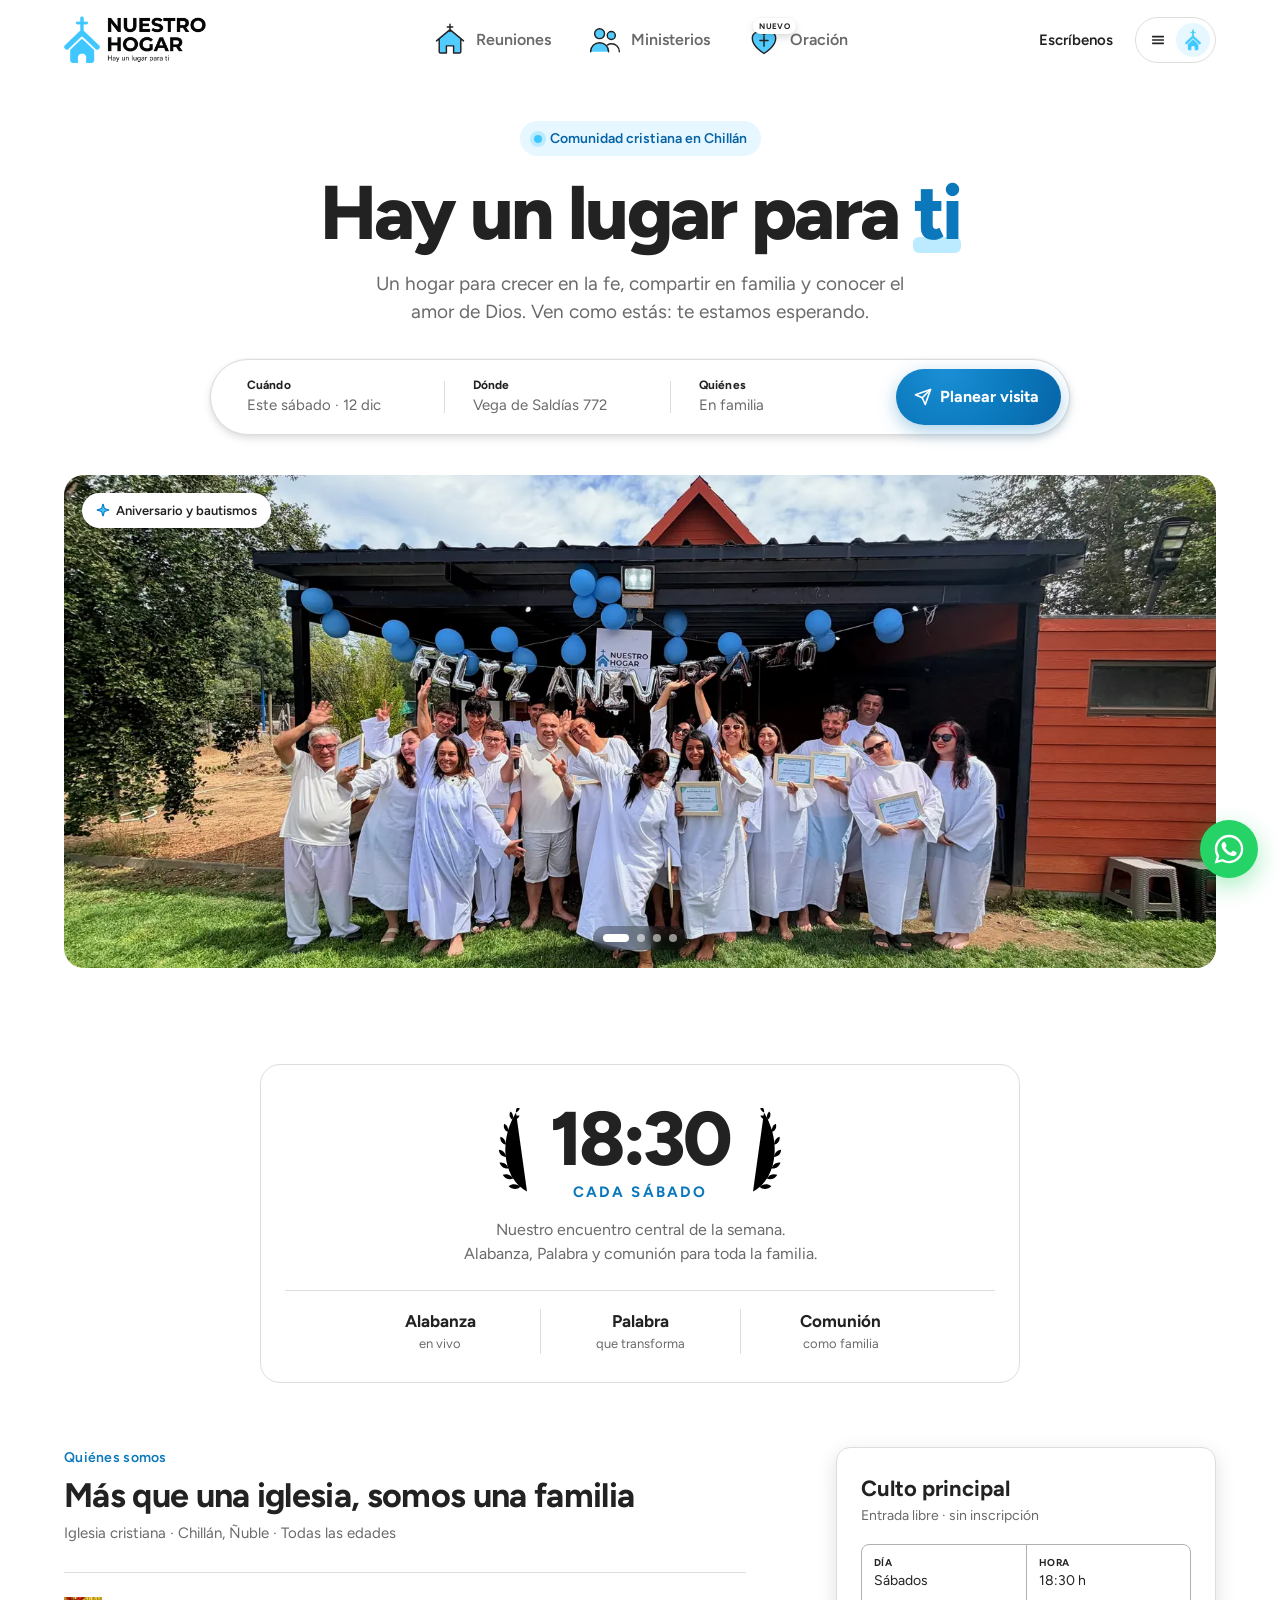
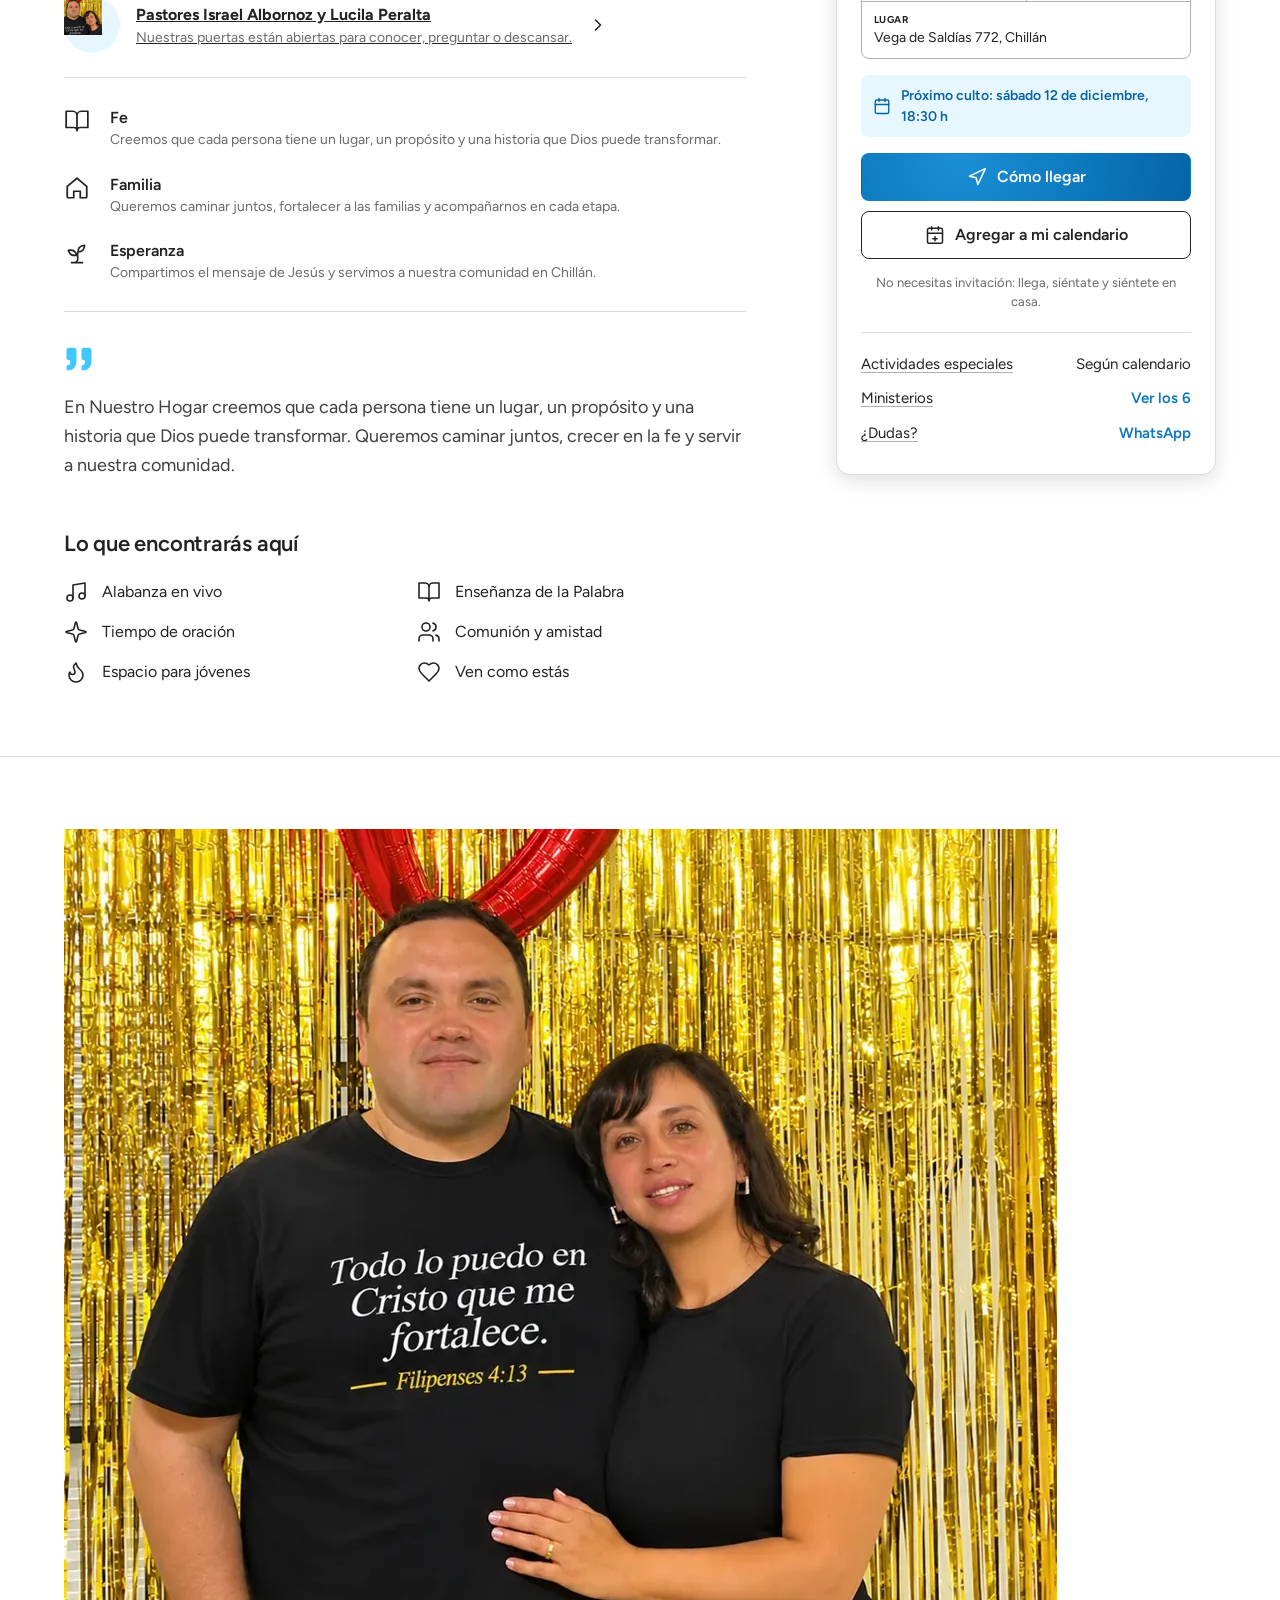
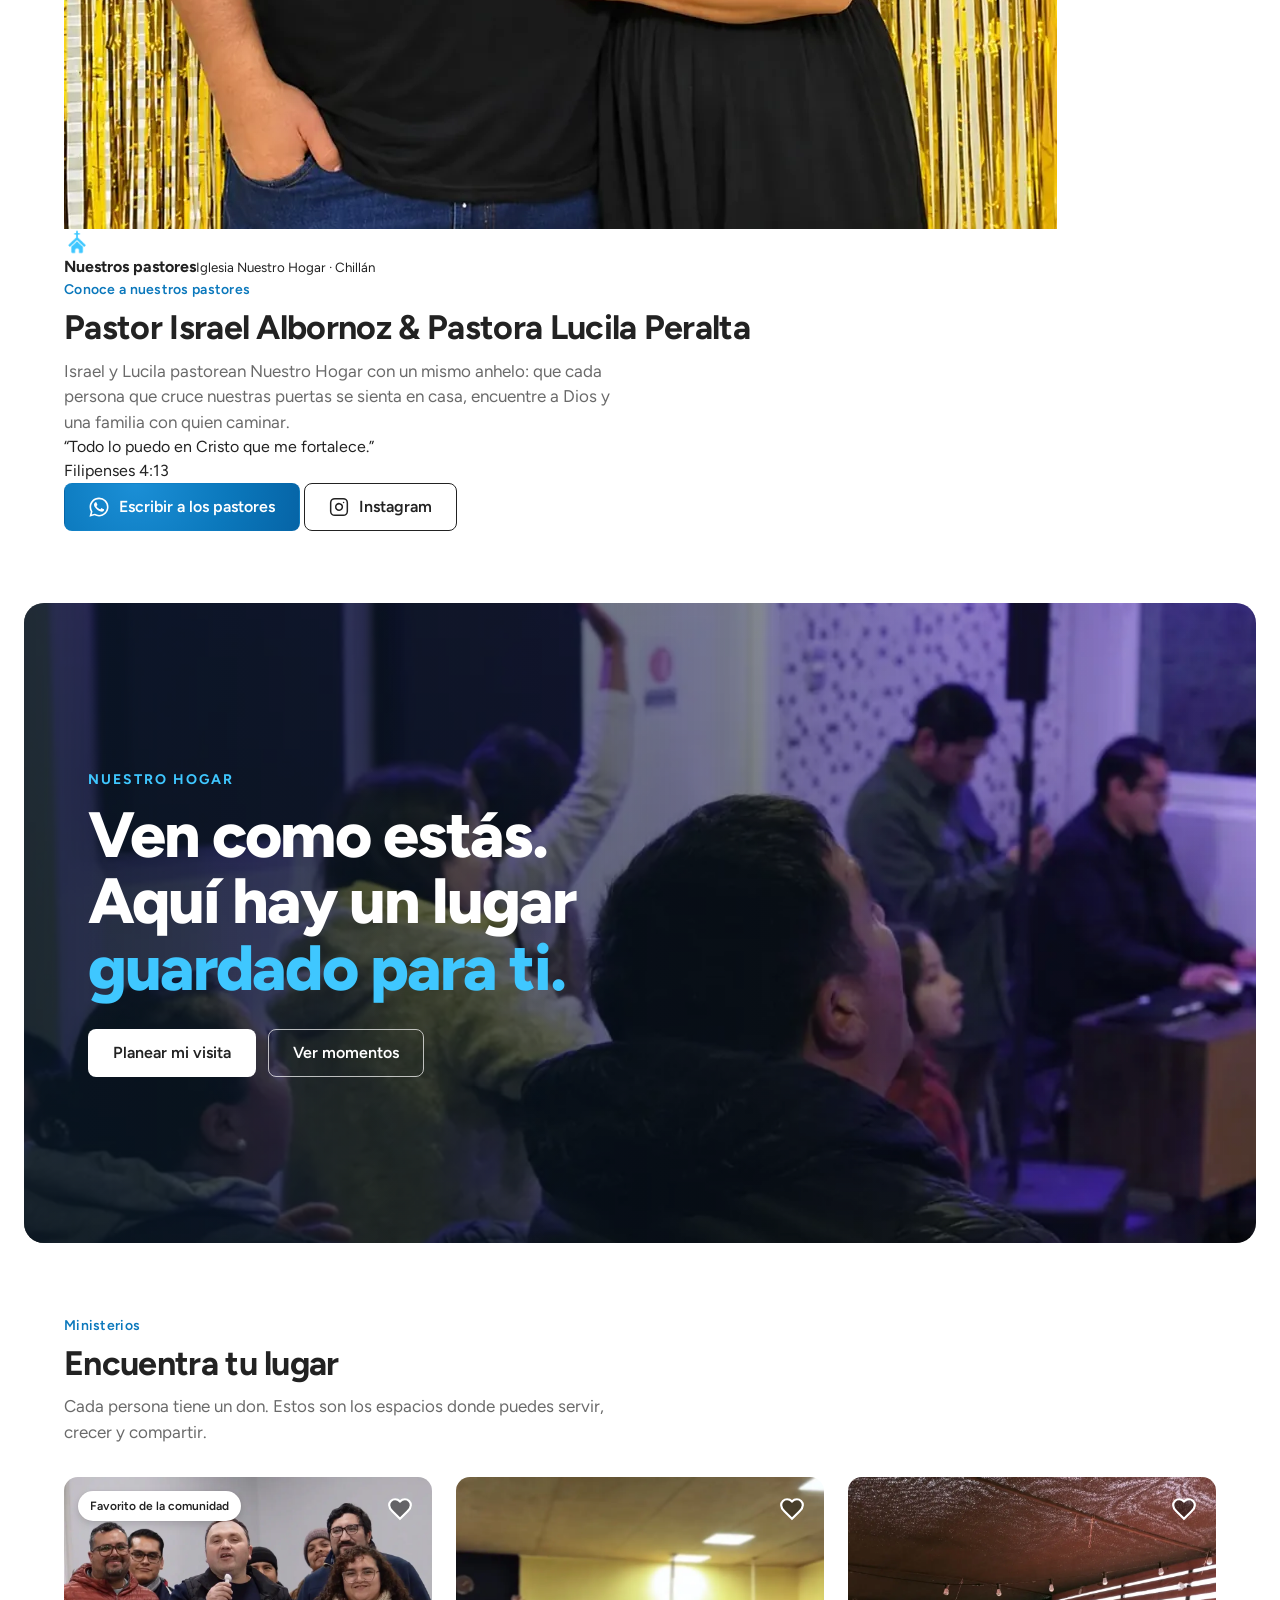
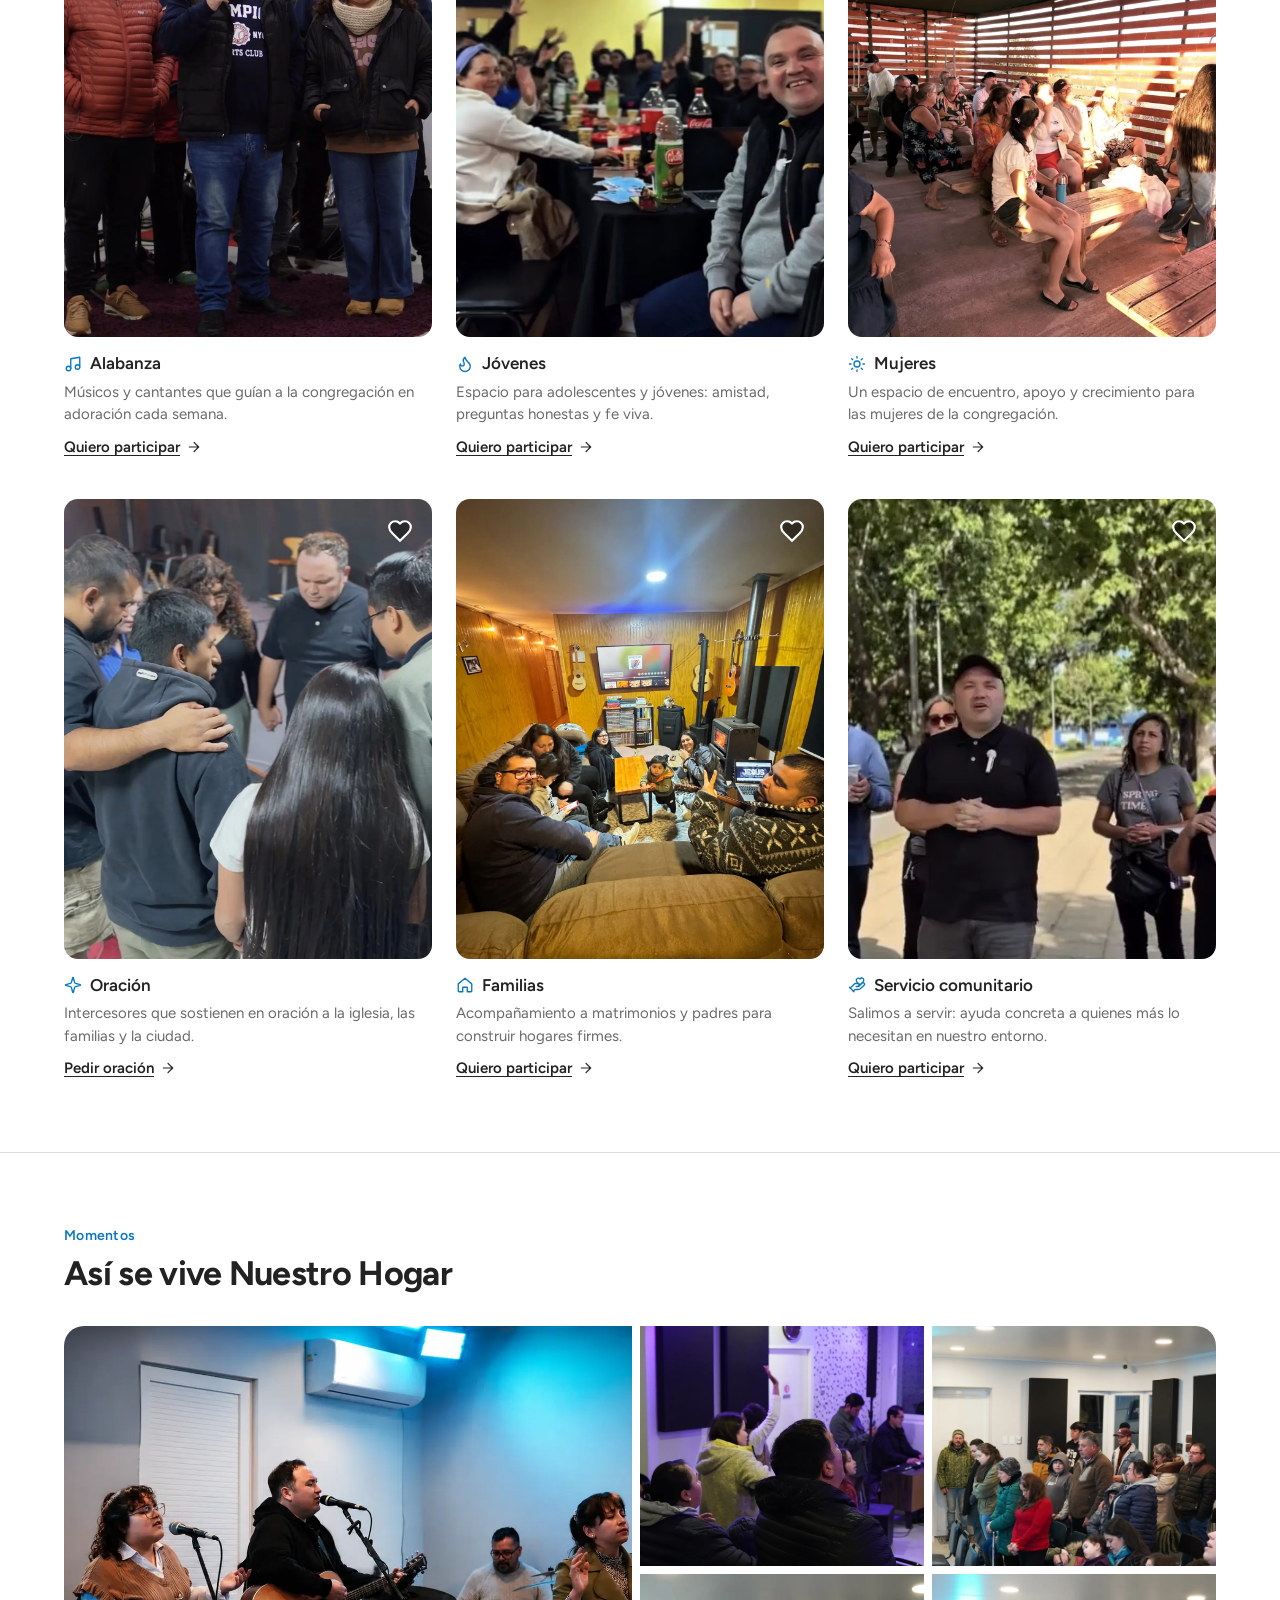
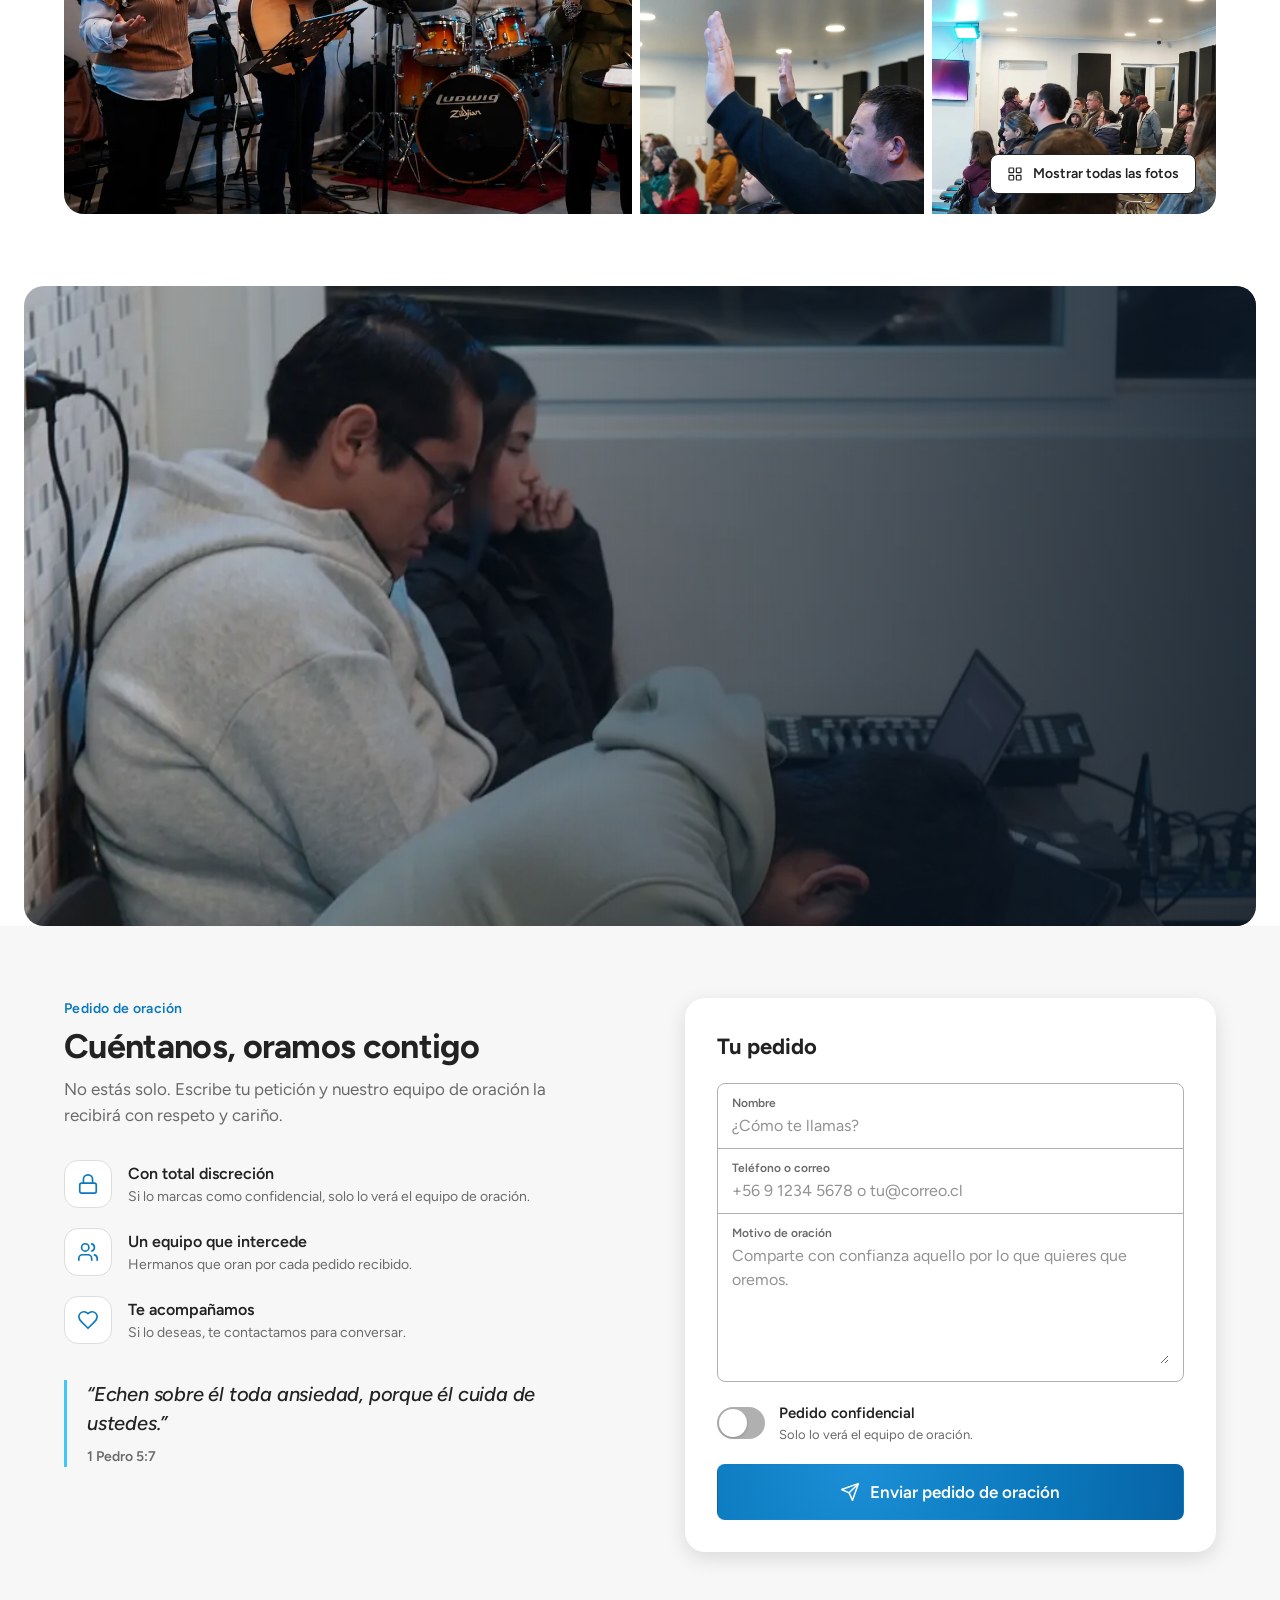
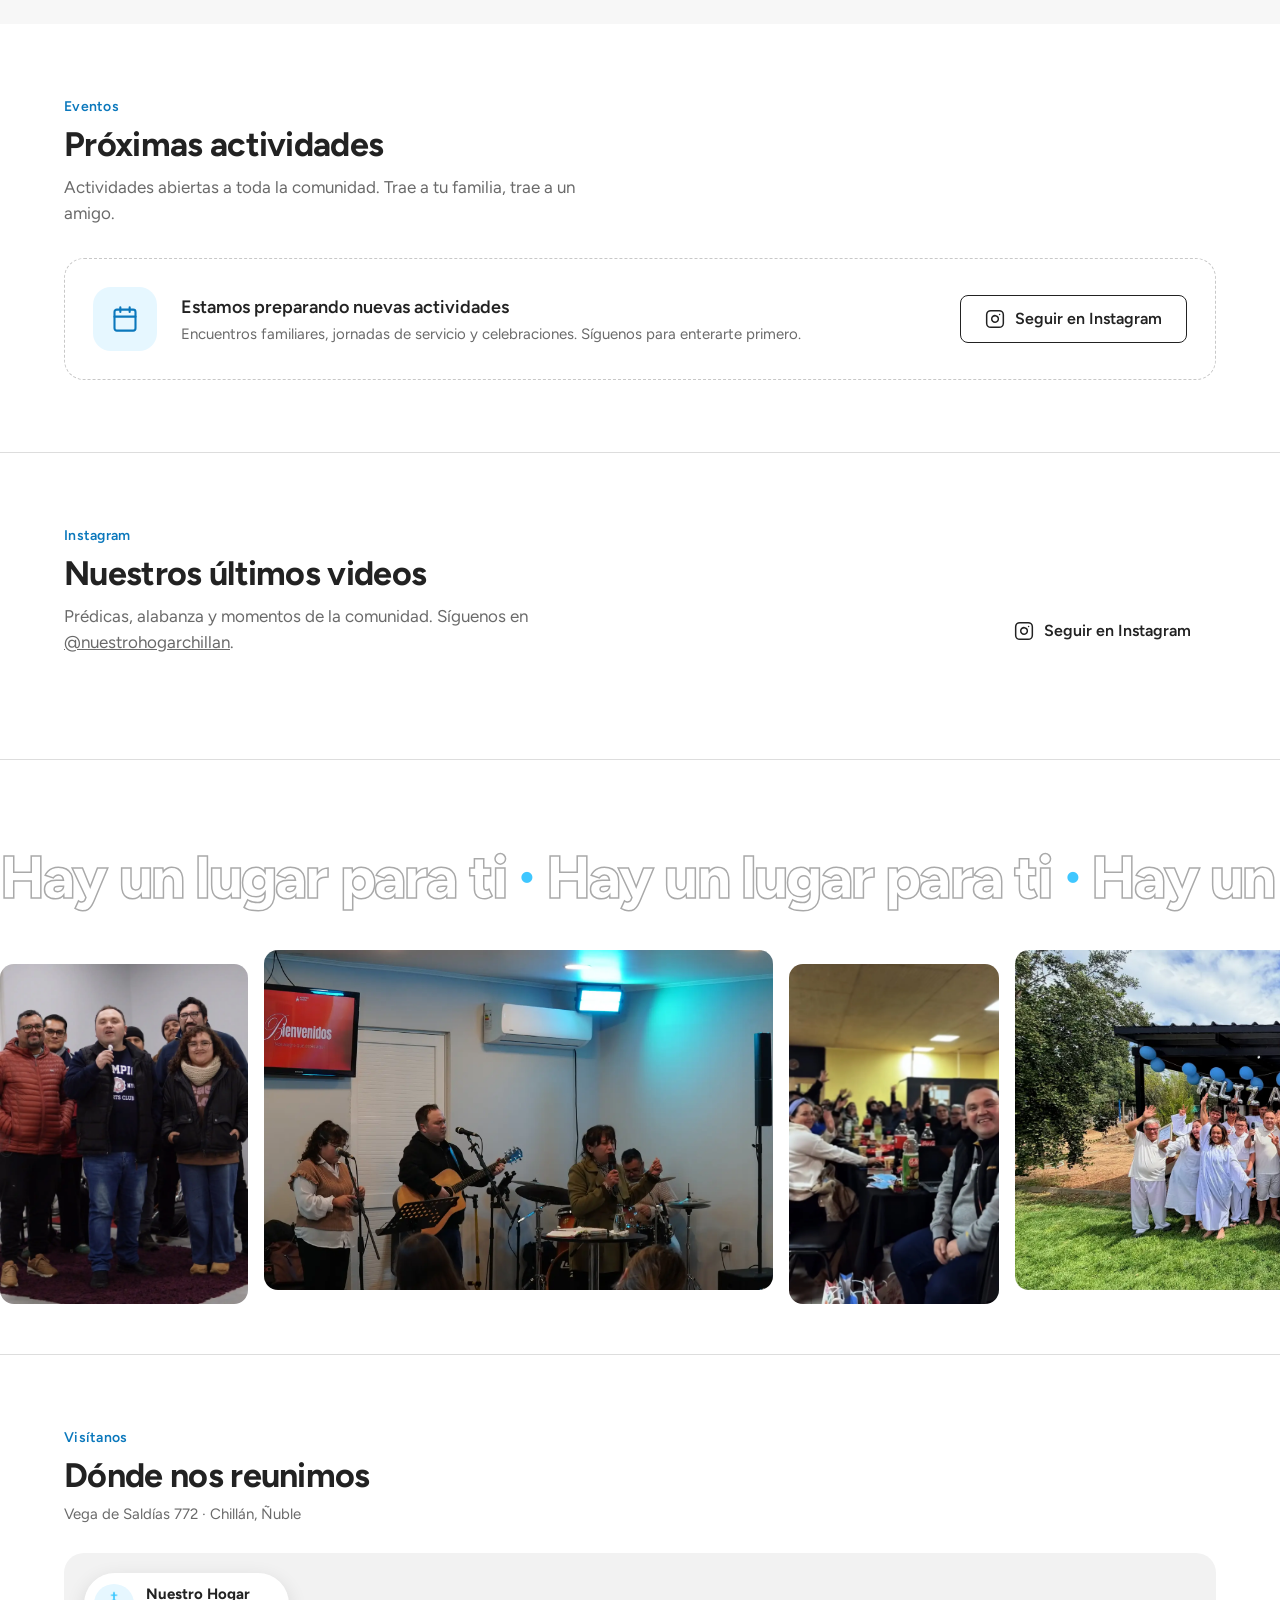
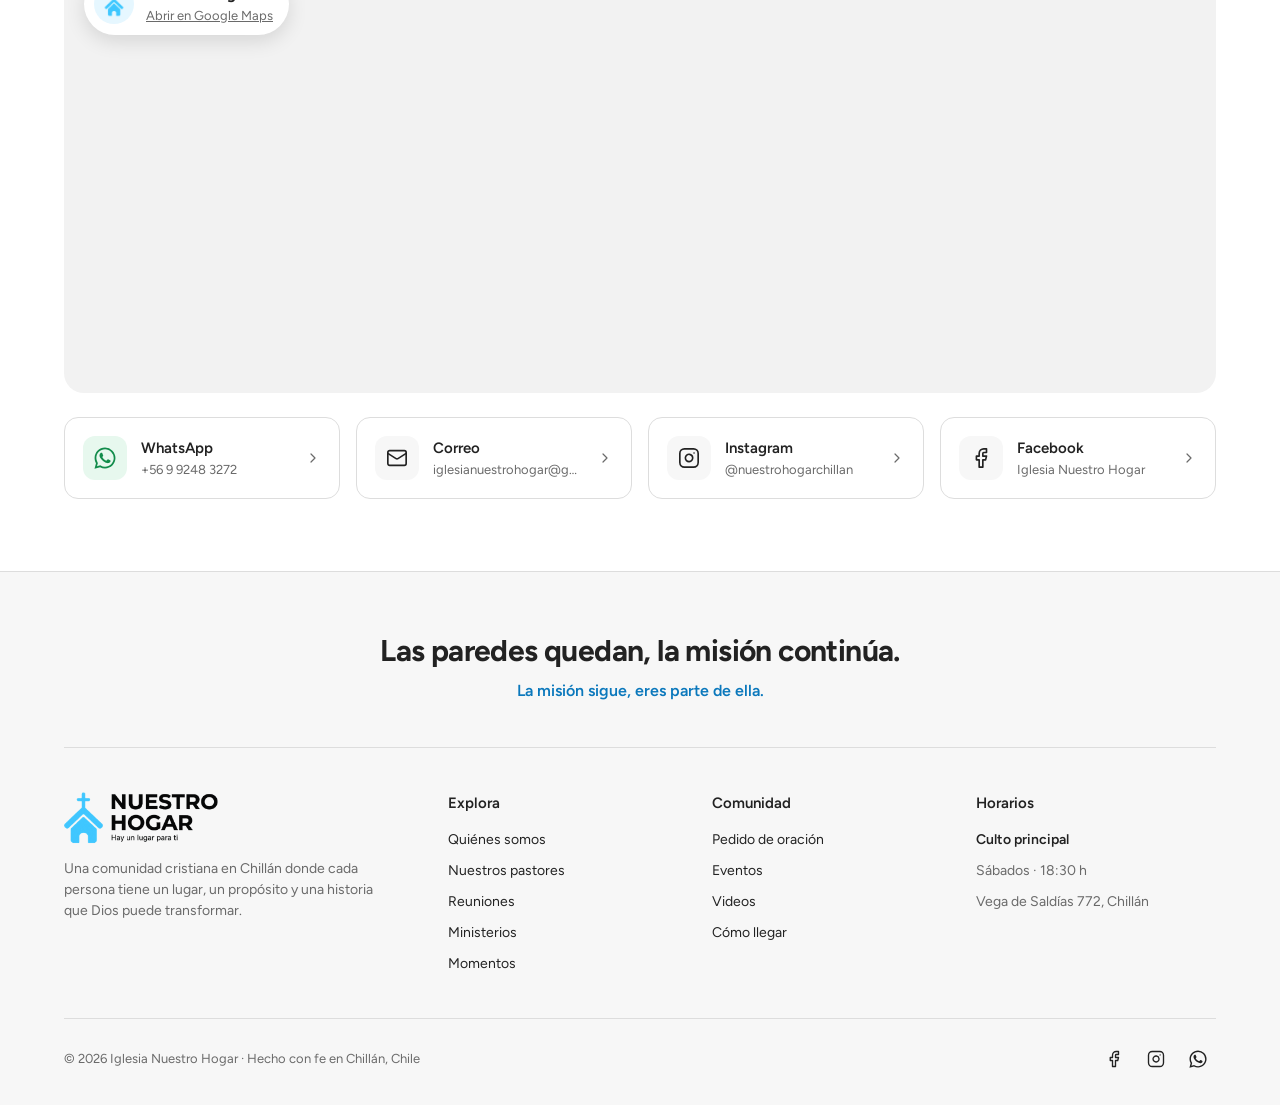
==== index.html @ 11ccbd56 "Sección de pastores y videos de Instagram" ====
<!DOCTYPE html>
<html lang="es">
<head>
  <meta charset="UTF-8">
  <meta name="viewport" content="width=device-width, initial-scale=1.0, viewport-fit=cover">

  <title>Iglesia Nuestro Hogar | Hay un lugar para ti · Chillán</title>
  <meta name="description" content="Iglesia Nuestro Hogar es una comunidad cristiana en Chillán para crecer en la fe, compartir en familia y conocer el amor de Dios. Culto principal los sábados a las 18:30 h en Vega de Saldías 772.">
  <meta name="theme-color" content="#ffffff">

  <link rel="icon" type="image/png" sizes="32x32" href="assets/web/icono-32.png">
  <link rel="icon" type="image/png" sizes="64x64" href="assets/web/icono-64.png">
  <link rel="apple-touch-icon" href="assets/web/icono-180.png">

  <meta property="og:type" content="website">
  <meta property="og:locale" content="es_CL">
  <meta property="og:site_name" content="Iglesia Nuestro Hogar">
  <meta property="og:title" content="Iglesia Nuestro Hogar · Hay un lugar para ti">
  <meta property="og:description" content="Comunidad cristiana en Chillán. Te esperamos cada sábado a las 18:30 h.">
  <meta property="og:image" content="https://digitalmenteepro-cell.github.io/iglesianuestrohogar.cl/assets/web/og.jpg">
  <meta name="twitter:card" content="summary_large_image">
  <meta name="twitter:title" content="Iglesia Nuestro Hogar · Hay un lugar para ti">
  <meta name="twitter:description" content="Comunidad cristiana en Chillán. Te esperamos cada sábado a las 18:30 h.">
  <meta name="twitter:image" content="https://digitalmenteepro-cell.github.io/iglesianuestrohogar.cl/assets/web/og.jpg">

  <link rel="preconnect" href="https://fonts.googleapis.com">
  <link rel="preconnect" href="https://fonts.gstatic.com" crossorigin>
  <link href="https://fonts.googleapis.com/css2?family=Figtree:ital,wght@0,400;0,500;0,600;0,700;0,800;1,500&display=swap" rel="stylesheet">
  <link rel="preload" as="image" href="assets/web/bautismo.webp">
  <link rel="stylesheet" href="css/styles.css">

  <script type="application/ld+json">
  {
    "@context": "https://schema.org",
    "@type": "Church",
    "name": "Iglesia Nuestro Hogar",
    "slogan": "Hay un lugar para ti",
    "description": "Comunidad cristiana en Chillán para crecer en la fe, compartir en familia y conocer el amor de Dios.",
    "image": "https://digitalmenteepro-cell.github.io/iglesianuestrohogar.cl/assets/web/og.jpg",
    "logo": "https://digitalmenteepro-cell.github.io/iglesianuestrohogar.cl/assets/web/icono-512.png",
    "address": {
      "@type": "PostalAddress",
      "streetAddress": "Vega de Saldías 772",
      "addressLocality": "Chillán",
      "addressRegion": "Ñuble",
      "addressCountry": "CL"
    },
    "telephone": "+56992483272",
    "email": "iglesianuestrohogar@gmail.com",
    "sameAs": [
      "https://www.facebook.com/share/17JupG4E4t/",
      "https://www.instagram.com/nuestrohogarchillan"
    ],
    "openingHoursSpecification": [{
      "@type": "OpeningHoursSpecification",
      "dayOfWeek": "Saturday",
      "opens": "18:30",
      "closes": "20:30",
      "name": "Culto principal"
    }]
  }
  </script>
</head>

<body>

<!-- =========================================================
     ÍCONOS (sprite SVG — se usan con <svg><use href="#i-..."/></svg>)
     ========================================================= -->
<svg xmlns="http://www.w3.org/2000/svg" style="display:none" aria-hidden="true">
  <defs>
    <symbol id="i-menu" viewBox="0 0 24 24"><path d="M4 7h16M4 12h16M4 17h16"/></symbol>
    <symbol id="i-x" viewBox="0 0 24 24"><path d="M18 6 6 18M6 6l12 12"/></symbol>
    <symbol id="i-pin" viewBox="0 0 24 24"><path d="M20 10c0 6-8 12-8 12s-8-6-8-12a8 8 0 0 1 16 0Z"/><circle cx="12" cy="10" r="3"/></symbol>
    <symbol id="i-clock" viewBox="0 0 24 24"><circle cx="12" cy="12" r="10"/><path d="M12 6v6l4 2"/></symbol>
    <symbol id="i-cal" viewBox="0 0 24 24"><rect x="3" y="4" width="18" height="18" rx="2"/><path d="M16 2v4M8 2v4M3 10h18"/></symbol>
    <symbol id="i-cal-plus" viewBox="0 0 24 24"><rect x="3" y="4" width="18" height="18" rx="2"/><path d="M16 2v4M8 2v4M3 10h18M12 14v5M9.5 16.5h5"/></symbol>
    <symbol id="i-users" viewBox="0 0 24 24"><path d="M16 21v-2a4 4 0 0 0-4-4H6a4 4 0 0 0-4 4v2"/><circle cx="9" cy="7" r="4"/><path d="M22 21v-2a4 4 0 0 0-3-3.87M16 3.13a4 4 0 0 1 0 7.75"/></symbol>
    <symbol id="i-heart" viewBox="0 0 24 24"><path d="M19 14c1.49-1.46 3-3.21 3-5.5A5.5 5.5 0 0 0 16.5 3c-1.76 0-3 .5-4.5 2-1.5-1.5-2.74-2-4.5-2A5.5 5.5 0 0 0 2 8.5c0 2.3 1.5 4.05 3 5.5l7 7Z"/></symbol>
    <symbol id="i-arrow" viewBox="0 0 24 24"><path d="M5 12h14M12 5l7 7-7 7"/></symbol>
    <symbol id="i-left" viewBox="0 0 24 24"><path d="m15 18-6-6 6-6"/></symbol>
    <symbol id="i-right" viewBox="0 0 24 24"><path d="m9 18 6-6-6-6"/></symbol>
    <symbol id="i-mail" viewBox="0 0 24 24"><rect x="2" y="4" width="20" height="16" rx="2"/><path d="m22 7-8.97 5.7a1.94 1.94 0 0 1-2.06 0L2 7"/></symbol>
    <symbol id="i-send" viewBox="0 0 24 24"><path d="m22 2-7 20-4-9-9-4Z"/><path d="M22 2 11 13"/></symbol>
    <symbol id="i-music" viewBox="0 0 24 24"><path d="M9 18V5l12-2v13"/><circle cx="6" cy="18" r="3"/><circle cx="18" cy="16" r="3"/></symbol>
    <symbol id="i-flame" viewBox="0 0 24 24"><path d="M8.5 14.5A2.5 2.5 0 0 0 11 12c0-1.38-.5-2-1-3-1.07-2.14-.22-4.05 2-6 .5 2.5 2 4.9 4 6.5 2 1.6 3 3.5 3 5.5a7 7 0 1 1-14 0c0-1.15.43-2.29 1-3a2.5 2.5 0 0 0 2.5 2.5z"/></symbol>
    <symbol id="i-home" viewBox="0 0 24 24"><path d="M3 10.5 12 3l9 7.5V20a1 1 0 0 1-1 1h-5v-6h-6v6H4a1 1 0 0 1-1-1Z"/></symbol>
    <symbol id="i-book" viewBox="0 0 24 24"><path d="M2 3h6a4 4 0 0 1 4 4v14a3 3 0 0 0-3-3H2zM22 3h-6a4 4 0 0 0-4 4v14a3 3 0 0 1 3-3h7z"/></symbol>
    <symbol id="i-sprout" viewBox="0 0 24 24"><path d="M7 20h10M10 20c5.5-2.5.8-6.4 3-10M9.5 9.4c1.1.8 1.8 2.2 2.3 3.7-2 .4-3.5.4-4.8-.3-1.2-.6-2.3-1.9-3-4.2 2.8-.5 4.4 0 5.5.8zM14.1 6a7 7 0 0 0-1.1 4c1.9-.1 3.3-.6 4.3-1.4 1-1 1.6-2.3 1.7-4.6-2.7.1-4 1-4.9 2z"/></symbol>
    <symbol id="i-check" viewBox="0 0 24 24"><path d="M20 6 9 17l-5-5"/></symbol>
    <symbol id="i-lock" viewBox="0 0 24 24"><rect x="3" y="11" width="18" height="11" rx="2"/><path d="M7 11V7a5 5 0 0 1 10 0v4"/></symbol>
    <symbol id="i-nav" viewBox="0 0 24 24"><path d="M3 11 22 2l-9 19-2-8-8-2Z"/></symbol>
    <symbol id="i-grid" viewBox="0 0 24 24"><rect x="3" y="3" width="7" height="7" rx="1"/><rect x="14" y="3" width="7" height="7" rx="1"/><rect x="14" y="14" width="7" height="7" rx="1"/><rect x="3" y="14" width="7" height="7" rx="1"/></symbol>
    <symbol id="i-sparkle" viewBox="0 0 24 24"><path d="M9.94 15.5A2 2 0 0 0 8.5 14.06l-6.14-1.58a.5.5 0 0 1 0-.96L8.5 9.94A2 2 0 0 0 9.94 8.5l1.58-6.14a.5.5 0 0 1 .96 0l1.58 6.14a2 2 0 0 0 1.44 1.44l6.14 1.58a.5.5 0 0 1 0 .96l-6.14 1.58a2 2 0 0 0-1.44 1.44l-1.58 6.14a.5.5 0 0 1-.96 0z"/></symbol>
    <symbol id="i-sun" viewBox="0 0 24 24"><circle cx="12" cy="12" r="4"/><path d="M12 2v2M12 20v2M4.93 4.93l1.41 1.41M17.66 17.66l1.41 1.41M2 12h2M20 12h2M6.34 17.66l-1.41 1.41M19.07 4.93l-1.41 1.41"/></symbol>
    <symbol id="i-hand-heart" viewBox="0 0 24 24"><path d="M11 14h2a2 2 0 1 0 0-4h-3c-.6 0-1.1.2-1.4.6L3 16"/><path d="m7 20 1.6-1.4c.3-.4.8-.6 1.4-.6h4c1.1 0 2.1-.4 2.8-1.2l4.6-4.4a2 2 0 0 0-2.75-2.91l-4.2 3.9"/><path d="m2 15 6 6"/><path d="M19.5 8.5c.7-.7 1.5-1.6 1.5-2.7A2.73 2.73 0 0 0 16 4a2.78 2.78 0 0 0-5 1.8c0 1.2.8 2 1.5 2.8L16 12Z"/></symbol>
    <symbol id="i-quote" viewBox="0 0 24 24"><path d="M3 21c3 0 7-1 7-8V5c0-1.25-.76-2.02-2-2H4c-1.25 0-2 .75-2 1.97V11c0 1.25.75 2 2 2 1 0 1 0 1 1v1c0 1-1 2-2 2s-1 .01-1 1.03V20c0 1 0 1 1 1zM15 21c3 0 7-1 7-8V5c0-1.25-.76-2.02-2-2h-4c-1.25 0-2 .75-2 1.97V11c0 1.25.75 2 2 2h.75c0 2.25.25 4-2.75 4v3c0 1 0 1 1 1z"/></symbol>
    <symbol id="i-instagram" viewBox="0 0 24 24"><rect x="2" y="2" width="20" height="20" rx="5"/><path d="M16 11.37A4 4 0 1 1 12.63 8 4 4 0 0 1 16 11.37zM17.5 6.5h.01"/></symbol>
    <symbol id="i-facebook" viewBox="0 0 24 24"><path d="M18 2h-3a5 5 0 0 0-5 5v3H7v4h3v8h4v-8h3l1-4h-4V7a1 1 0 0 1 1-1h3z"/></symbol>
    <symbol id="i-wa" viewBox="0 0 24 24"><path fill="currentColor" stroke="none" d="M17.47 14.38c-.3-.15-1.76-.87-2.03-.97-.27-.1-.47-.15-.67.15-.2.3-.77.97-.94 1.17-.17.2-.35.22-.64.07-.3-.15-1.26-.46-2.4-1.48-.89-.79-1.49-1.77-1.66-2.07-.17-.3-.02-.46.13-.61.13-.13.3-.35.45-.52.15-.17.2-.3.3-.5.1-.2.05-.37-.02-.52-.08-.15-.67-1.61-.92-2.2-.24-.58-.49-.5-.67-.51h-.57c-.2 0-.52.07-.79.37-.27.3-1.04 1.02-1.04 2.48s1.07 2.88 1.21 3.08c.15.2 2.1 3.2 5.08 4.49.71.31 1.26.49 1.69.63.71.22 1.36.19 1.87.12.57-.09 1.76-.72 2.01-1.41.25-.7.25-1.29.17-1.41-.07-.13-.27-.2-.57-.35zM12.04 21.5a9.45 9.45 0 0 1-4.82-1.32l-.35-.21-3.58.94.96-3.49-.23-.36a9.43 9.43 0 0 1-1.45-5.03c0-5.22 4.25-9.47 9.48-9.47 2.53 0 4.91.99 6.7 2.78a9.41 9.41 0 0 1 2.77 6.7c0 5.22-4.25 9.46-9.48 9.46zm8.06-17.53A11.33 11.33 0 0 0 12.04.63C5.76.63.65 5.74.65 12.02c0 2 .52 3.96 1.52 5.69L.55 23.6l6.04-1.58a11.36 11.36 0 0 0 5.44 1.38c6.28 0 11.39-5.11 11.39-11.39 0-3.04-1.18-5.9-3.34-8.05z"/></symbol>
    <!-- Laurel (marco del "momento destacado") -->
    <symbol id="laurel" viewBox="0 0 40 80">
      <path class="stem" d="M30 76C8 64 4 30 20 4"/>
      <g class="leaf">
        <path d="M0 0C2.6-2.6 7.4-3.2 11 0C7.4 3.2 2.6 2.6 0 0Z" transform="translate(23.9 71.8) rotate(-176) scale(0.96)"/>
        <path d="M0 0C2.6-2.6 7.4-3.2 11 0C7.4 3.2 2.6 2.6 0 0Z" transform="translate(23.9 71.8) rotate(-100) scale(0.96)"/>
        <path d="M0 0C2.6-2.6 7.4-3.2 11 0C7.4 3.2 2.6 2.6 0 0Z" transform="translate(17.4 64.2) rotate(-160) scale(0.92)"/>
        <path d="M0 0C2.6-2.6 7.4-3.2 11 0C7.4 3.2 2.6 2.6 0 0Z" transform="translate(17.4 64.2) rotate(-84) scale(0.92)"/>
        <path d="M0 0C2.6-2.6 7.4-3.2 11 0C7.4 3.2 2.6 2.6 0 0Z" transform="translate(13.0 54.9) rotate(-146) scale(0.87)"/>
        <path d="M0 0C2.6-2.6 7.4-3.2 11 0C7.4 3.2 2.6 2.6 0 0Z" transform="translate(13.0 54.9) rotate(-70) scale(0.87)"/>
        <path d="M0 0C2.6-2.6 7.4-3.2 11 0C7.4 3.2 2.6 2.6 0 0Z" transform="translate(10.7 44.5) rotate(-134) scale(0.82)"/>
        <path d="M0 0C2.6-2.6 7.4-3.2 11 0C7.4 3.2 2.6 2.6 0 0Z" transform="translate(10.7 44.5) rotate(-58) scale(0.82)"/>
        <path d="M0 0C2.6-2.6 7.4-3.2 11 0C7.4 3.2 2.6 2.6 0 0Z" transform="translate(10.4 33.2) rotate(-123) scale(0.77)"/>
        <path d="M0 0C2.6-2.6 7.4-3.2 11 0C7.4 3.2 2.6 2.6 0 0Z" transform="translate(10.4 33.2) rotate(-47) scale(0.77)"/>
        <path d="M0 0C2.6-2.6 7.4-3.2 11 0C7.4 3.2 2.6 2.6 0 0Z" transform="translate(12.4 21.7) rotate(-113) scale(0.73)"/>
        <path d="M0 0C2.6-2.6 7.4-3.2 11 0C7.4 3.2 2.6 2.6 0 0Z" transform="translate(12.4 21.7) rotate(-37) scale(0.73)"/>
        <path d="M0 0C2.6-2.6 7.4-3.2 11 0C7.4 3.2 2.6 2.6 0 0Z" transform="translate(16.5 10.4) rotate(-102) scale(0.68)"/>
        <path d="M0 0C2.6-2.6 7.4-3.2 11 0C7.4 3.2 2.6 2.6 0 0Z" transform="translate(16.5 10.4) rotate(-26) scale(0.68)"/>
        <path d="M0 0C2.6-2.6 7.4-3.2 11 0C7.4 3.2 2.6 2.6 0 0Z" transform="translate(20.0 4.0) rotate(-60) scale(0.6)"/>
      </g>
    </symbol>
  </defs>
</svg>


<a class="skip" href="#contenido">Saltar al contenido</a>

<!-- =========================================================
     NAVEGACIÓN SUPERIOR
     ========================================================= -->
<header class="topnav" id="topnav">
  <div class="topnav-in">

    <a href="#inicio" class="brand" aria-label="Iglesia Nuestro Hogar — Inicio">
      <img src="assets/web/logo.png" alt="Nuestro Hogar — Hay un lugar para ti" width="260" height="88">
    </a>

    <nav class="tabs" aria-label="Secciones principales">
      <a href="#reuniones" class="tab" data-sec="nosotros">
        <span class="tab-ico" aria-hidden="true">
          <svg viewBox="0 0 40 40"><path class="ill-fill" d="M8 19 20 9l12 10v14a1.5 1.5 0 0 1-1.5 1.5H24v-8h-8v8H9.5A1.5 1.5 0 0 1 8 33Z"/><path class="ill-line" d="M5 21 20 8.5 35 21M8 19v14a1.5 1.5 0 0 0 1.5 1.5H16v-8h8v8h6.5A1.5 1.5 0 0 0 32 33V19M20 2.5v8M17 5.5h6"/></svg>
        </span>
        <span>Reuniones</span>
      </a>
      <a href="#ministerios" class="tab" data-sec="ministerios">
        <span class="tab-ico" aria-hidden="true">
          <svg viewBox="0 0 40 40"><circle class="ill-fill" cx="14" cy="13" r="5.5"/><circle class="ill-fill" cx="27" cy="15" r="4.5"/><path class="ill-fill" d="M4 33c0-6 4.5-10 10-10s10 4 10 10Z"/><path class="ill-line" d="M4 33c0-6 4.5-10 10-10s10 4 10 10M23 25.5c1.2-.9 2.6-1.4 4-1.4 5 0 9 3.6 9 8.9M14 18.5a5.5 5.5 0 1 0 0-11 5.5 5.5 0 0 0 0 11ZM27 19.5a4.5 4.5 0 1 0 0-9 4.5 4.5 0 0 0 0 9Z"/></svg>
        </span>
        <span>Ministerios</span>
      </a>
      <a href="#oracion" class="tab" data-sec="oracion">
        <span class="tab-ico" aria-hidden="true">
          <svg viewBox="0 0 40 40"><path class="ill-fill" d="M20 35s-13-7.5-13-17a7 7 0 0 1 13-3.6A7 7 0 0 1 33 18c0 9.5-13 17-13 17Z"/><path class="ill-line" d="M20 35s-13-7.5-13-17a7 7 0 0 1 13-3.6A7 7 0 0 1 33 18c0 9.5-13 17-13 17ZM20 16v11M15.5 20.5h9"/></svg>
          <span class="new-tag">Nuevo</span>
        </span>
        <span>Oración</span>
      </a>
    </nav>

    <div class="topnav-right">
      <a href="https://wa.me/56992483272?text=Hola%2C%20quiero%20saber%20m%C3%A1s%20sobre%20Iglesia%20Nuestro%20Hogar." class="nav-ghost" target="_blank" rel="noopener">Escríbenos</a>
      <button class="menu-pill" id="menuBtn" aria-haspopup="true" aria-expanded="false" aria-controls="menuDrop" aria-label="Abrir menú">
        <svg class="ic" aria-hidden="true"><use href="#i-menu"/></svg>
        <span class="menu-avatar" aria-hidden="true"><img src="assets/web/icono-64.png" alt="" width="30" height="30"></span>
      </button>

      <div class="menu-drop" id="menuDrop" role="menu" hidden>
        <a role="menuitem" href="#inicio">Inicio</a>
        <a role="menuitem" href="#nosotros">Quiénes somos</a>
        <a role="menuitem" href="#pastores">Nuestros pastores</a>
        <a role="menuitem" href="#reuniones">Reuniones</a>
        <a role="menuitem" href="#ministerios">Ministerios</a>
        <a role="menuitem" href="#momentos">Momentos</a>
        <a role="menuitem" href="#oracion">Pedido de oración</a>
        <a role="menuitem" href="#eventos">Eventos</a>
        <hr>
        <a role="menuitem" href="#contacto" class="strong">Cómo llegar</a>
        <a role="menuitem" href="https://www.instagram.com/nuestrohogarchillan" target="_blank" rel="noopener">Instagram</a>
        <a role="menuitem" href="https://www.facebook.com/share/17JupG4E4t/" target="_blank" rel="noopener">Facebook</a>
      </div>
    </div>

  </div>
</header>


<main id="contenido">

<!-- =========================================================
     1. INICIO — HERO + PLANIFICADOR DE VISITA
     ========================================================= -->
<section id="inicio" class="hero">
  <div class="wrap">

    <p class="eyebrow reveal"><span class="dot" aria-hidden="true"></span> Comunidad cristiana en Chillán</p>

    <h1 class="hero-title reveal d1">Hay un lugar <br class="br-m">para <span class="ink-brand">ti</span></h1>

    <p class="hero-sub reveal d2">
      Un hogar para crecer en la fe, compartir en familia y conocer el amor de Dios.
      Ven como estás: te estamos esperando.
    </p>

    <!-- Planificador de visita (inspirado en la barra de búsqueda tipo píldora) -->
    <form class="planner reveal d3" id="planner" aria-label="Planifica tu visita">
      <label class="seg">
        <span class="seg-lab">Cuándo</span>
        <select id="pCuando" name="cuando" aria-label="Elige un sábado"></select>
      </label>
      <span class="seg-div" aria-hidden="true"></span>
      <div class="seg seg-static">
        <span class="seg-lab">Dónde</span>
        <span class="seg-val">Vega de Saldías 772</span>
      </div>
      <span class="seg-div" aria-hidden="true"></span>
      <label class="seg">
        <span class="seg-lab">Quiénes</span>
        <select id="pQuien" name="quien" aria-label="¿Con quién vienes?">
          <option value="solo/a">Vengo solo/a</option>
          <option value="en pareja">En pareja</option>
          <option value="en familia" selected>En familia</option>
          <option value="con amigos">Con amigos</option>
        </select>
      </label>
      <button type="submit" class="orb" aria-label="Planear mi visita por WhatsApp">
        <svg class="ic" aria-hidden="true"><use href="#i-send"/></svg>
        <span class="orb-txt">Planear visita</span>
      </button>
    </form>

    <!-- Fotografía principal -->
    <!-- Carrusel principal: para cambiar fotos, edita los <img> y su data-cap -->
    <figure class="hero-photo slider reveal d3" id="heroSlider" aria-roledescription="carrusel" aria-label="Fotos de Nuestro Hogar">
      <img class="slide is-on" data-cap="Aniversario y bautismos" src="assets/web/bautismo.webp" alt="Celebración de aniversario y bautismos de Iglesia Nuestro Hogar: hermanos vestidos de blanco celebrando al aire libre" width="1600" height="900" fetchpriority="high">
      <img class="slide" data-cap="Alabanza en vivo" src="assets/web/portada.webp" alt="Equipo de alabanza de Nuestro Hogar dirigiendo la adoración" width="1600" height="900" loading="lazy">
      <img class="slide" data-cap="Nuestra congregación" src="assets/web/congregacion.webp" alt="Congregación de Nuestro Hogar reunida" width="1600" height="1067" loading="lazy">
      <img class="slide" data-cap="Servimos en la ciudad" src="assets/web/min-servicio.webp" alt="Hermanos de Nuestro Hogar compartiendo en un parque de Chillán" width="1206" height="532" loading="lazy">

      <span class="fav-badge"><svg class="ic" aria-hidden="true"><use href="#i-sparkle"/></svg> <span id="slideCap">Aniversario y bautismos</span></span>

      <div class="slide-dots" role="tablist" aria-label="Elegir foto">
        <button type="button" role="tab" aria-selected="true" aria-label="Foto 1"></button>
        <button type="button" role="tab" aria-selected="false" aria-label="Foto 2"></button>
        <button type="button" role="tab" aria-selected="false" aria-label="Foto 3"></button>
        <button type="button" role="tab" aria-selected="false" aria-label="Foto 4"></button>
      </div>
    </figure>

  </div>
</section>


<!-- =========================================================
     2. NOSOTROS + REUNIONES (estilo "ficha de alojamiento")
     ========================================================= -->
<section id="nosotros" class="band">
  <div class="wrap">

    <!-- Momento destacado -->
    <div class="laurel-card reveal">
      <div class="laurel-row">
        <svg class="laurel" aria-hidden="true"><use href="#laurel"/></svg>
        <div class="laurel-num">
          <span class="big">18:30</span>
          <span class="laurel-cap">Cada sábado</span>
        </div>
        <svg class="laurel flip" aria-hidden="true"><use href="#laurel"/></svg>
      </div>
      <p class="laurel-txt">Nuestro encuentro central de la semana.<br>Alabanza, Palabra y comunión para toda la familia.</p>
      <ul class="laurel-stats">
        <li><strong>Alabanza</strong><span>en vivo</span></li>
        <li><strong>Palabra</strong><span>que transforma</span></li>
        <li><strong>Comunión</strong><span>como familia</span></li>
      </ul>
    </div>

    <div class="listing">

      <div class="listing-main">
        <p class="kicker reveal">Quiénes somos</p>
        <h2 class="h2 reveal d1">Más que una iglesia, somos una familia</h2>
        <p class="meta reveal d1">Iglesia cristiana · Chillán, Ñuble · Todas las edades</p>

        <a class="host reveal d2" href="#pastores">
          <span class="host-av photo"><img src="assets/web/pastores-avatar.webp" alt="Pastores Israel Albornoz y Lucila Peralta" width="56" height="56"></span>
          <div>
            <strong>Pastores Israel Albornoz y Lucila Peralta</strong>
            <span>Nuestras puertas están abiertas para conocer, preguntar o descansar.</span>
          </div>
          <svg class="ic host-go" aria-hidden="true"><use href="#i-right"/></svg>
        </a>

        <ul class="highlights reveal d2">
          <li>
            <svg class="ic" aria-hidden="true"><use href="#i-book"/></svg>
            <div><strong>Fe</strong><span>Creemos que cada persona tiene un lugar, un propósito y una historia que Dios puede transformar.</span></div>
          </li>
          <li>
            <svg class="ic" aria-hidden="true"><use href="#i-home"/></svg>
            <div><strong>Familia</strong><span>Queremos caminar juntos, fortalecer a las familias y acompañarnos en cada etapa.</span></div>
          </li>
          <li>
            <svg class="ic" aria-hidden="true"><use href="#i-sprout"/></svg>
            <div><strong>Esperanza</strong><span>Compartimos el mensaje de Jesús y servimos a nuestra comunidad en Chillán.</span></div>
          </li>
        </ul>

        <blockquote class="quote reveal">
          <svg class="ic" aria-hidden="true"><use href="#i-quote"/></svg>
          <p>En Nuestro Hogar creemos que cada persona tiene un lugar, un propósito y una historia que Dios puede transformar. Queremos caminar juntos, crecer en la fe y servir a nuestra comunidad.</p>
        </blockquote>

        <h3 class="h3 reveal">Lo que encontrarás aquí</h3>
        <ul class="amenities reveal d1">
          <li><svg class="ic" aria-hidden="true"><use href="#i-music"/></svg> Alabanza en vivo</li>
          <li><svg class="ic" aria-hidden="true"><use href="#i-book"/></svg> Enseñanza de la Palabra</li>
          <li><svg class="ic" aria-hidden="true"><use href="#i-sparkle"/></svg> Tiempo de oración</li>
          <li><svg class="ic" aria-hidden="true"><use href="#i-users"/></svg> Comunión y amistad</li>
          <li><svg class="ic" aria-hidden="true"><use href="#i-flame"/></svg> Espacio para jóvenes</li>
          <li><svg class="ic" aria-hidden="true"><use href="#i-heart"/></svg> Ven como estás</li>
        </ul>
      </div>

      <!-- Tarjeta fija de reuniones -->
      <aside class="listing-side" id="reuniones" aria-label="Reuniones">
        <div class="reserve reveal">
          <div class="reserve-head">
            <span class="reserve-price">Culto principal</span>
            <span class="reserve-sub">Entrada libre · sin inscripción</span>
          </div>

          <div class="reserve-box">
            <div class="rb-cell">
              <span class="seg-lab">Día</span>
              <span>Sábados</span>
            </div>
            <div class="rb-cell">
              <span class="seg-lab">Hora</span>
              <span>18:30 h</span>
            </div>
            <div class="rb-cell full">
              <span class="seg-lab">Lugar</span>
              <span>Vega de Saldías 772, Chillán</span>
            </div>
          </div>

          <p class="reserve-next">
            <svg class="ic" aria-hidden="true"><use href="#i-cal"/></svg>
            <span id="nextDateLong">Próximo: este sábado</span>
          </p>

          <a class="btn btn-primary btn-block" href="https://maps.google.com/?q=Vega+de+Saldias+772,+Chillan,+Chile" target="_blank" rel="noopener">
            <svg class="ic" aria-hidden="true"><use href="#i-nav"/></svg> Cómo llegar
          </a>
          <button class="btn btn-secondary btn-block" type="button" id="icsBtn">
            <svg class="ic" aria-hidden="true"><use href="#i-cal-plus"/></svg> Agregar a mi calendario
          </button>

          <p class="reserve-note">No necesitas invitación: llega, siéntate y siéntete en casa.</p>

          <hr class="hair">

          <ul class="reserve-list">
            <li><span>Actividades especiales</span><span>Según calendario</span></li>
            <li><span>Ministerios</span><a href="#ministerios">Ver los 6</a></li>
            <li><span>¿Dudas?</span><a href="https://wa.me/56992483272?text=Hola%2C%20tengo%20una%20consulta%20sobre%20las%20reuniones." target="_blank" rel="noopener">WhatsApp</a></li>
          </ul>
        </div>
      </aside>

    </div>
  </div>
</section>


<!-- =========================================================
     PASTORES
     ========================================================= -->
<section id="pastores" class="band pastors-band">
  <div class="wrap">
    <div class="pastors">

      <figure class="pastors-photo reveal">
        <img src="assets/web/pastores.webp" alt="Pastor Israel Albornoz y Pastora Lucila Peralta, pastores de Iglesia Nuestro Hogar" width="993" height="1000" loading="lazy">
        <figcaption class="pastors-card">
          <span class="pc-av"><img src="assets/web/icono-64.png" alt="" width="26" height="26"></span>
          <span><strong>Nuestros pastores</strong><small>Iglesia Nuestro Hogar · Chillán</small></span>
        </figcaption>
      </figure>

      <div class="pastors-txt">
        <p class="kicker reveal">Conoce a nuestros pastores</p>
        <h2 class="h2 pastors-names reveal d1">
          <span>Pastor <b>Israel Albornoz</b></span>
          <span class="amp" aria-hidden="true">&amp;</span>
          <span>Pastora <b>Lucila Peralta</b></span>
        </h2>
        <p class="lead reveal d2">
          Israel y Lucila pastorean Nuestro Hogar con un mismo anhelo: que cada persona que cruce
          nuestras puertas se sienta en casa, encuentre a Dios y una familia con quien caminar.
        </p>

        <figure class="pastors-verse reveal d2">
          <blockquote>“Todo lo puedo en Cristo que me fortalece.”</blockquote>
          <figcaption>Filipenses 4:13</figcaption>
        </figure>

        <div class="pastors-btns reveal d3">
          <a class="btn btn-primary" href="https://wa.me/56992483272?text=Hola%20pastores%2C%20me%20gustar%C3%ADa%20conversar%20con%20ustedes." target="_blank" rel="noopener">
            <svg class="ic" aria-hidden="true"><use href="#i-wa"/></svg> Escribir a los pastores
          </a>
          <a class="btn btn-secondary" href="https://www.instagram.com/nuestrohogarchillan" target="_blank" rel="noopener">
            <svg class="ic" aria-hidden="true"><use href="#i-instagram"/></svg> Instagram
          </a>
        </div>
      </div>

    </div>
  </div>
</section>


<!-- =========================================================
     3. MINISTERIOS
     ========================================================= -->
<!-- BANNER 1 -->
<section class="banner" aria-label="Ven como estás">
  <div class="banner-media" aria-hidden="true">
    <img class="parallax" src="assets/web/adoracion-luz.webp" alt="" width="1069" height="1600" loading="lazy">
  </div>
  <div class="wrap banner-in">
    <p class="banner-kicker reveal">Nuestro Hogar</p>
    <h2 class="banner-title reveal d1">Ven como estás.<br>Aquí hay un lugar <em>guardado para ti.</em></h2>
    <div class="banner-btns reveal d2">
      <a href="#inicio" class="btn btn-light">Planear mi visita</a>
      <a href="#momentos" class="btn btn-ghost-light">Ver momentos</a>
    </div>
  </div>
</section>

<section id="ministerios" class="band">
  <div class="wrap">

    <div class="head-row">
      <div>
        <p class="kicker reveal">Ministerios</p>
        <h2 class="h2 reveal d1">Encuentra tu lugar</h2>
        <p class="lead reveal d2">Cada persona tiene un don. Estos son los espacios donde puedes servir, crecer y compartir.</p>
      </div>
      <div class="carousel-ctrl" aria-hidden="false">
        <button class="circle-btn" type="button" data-scroll="-1" aria-label="Ver anteriores"><svg class="ic"><use href="#i-left"/></svg></button>
        <button class="circle-btn" type="button" data-scroll="1" aria-label="Ver siguientes"><svg class="ic"><use href="#i-right"/></svg></button>
      </div>
    </div>

    <div class="cards" id="minCards">

      <article class="card reveal">
        <div class="card-photo">
          <img src="assets/web/min-alabanza.webp" alt="Ministerio de Alabanza de Iglesia Nuestro Hogar" width="1165" height="1600" loading="lazy">
          <span class="fav-badge sm">Favorito de la comunidad</span>
          <button class="heart" type="button" aria-pressed="false" aria-label="Guardar Ministerio de Alabanza" data-id="alabanza"><svg aria-hidden="true"><use href="#i-heart"/></svg></button>
        </div>
        <div class="card-meta">
          <h3><svg class="ic" aria-hidden="true"><use href="#i-music"/></svg> Alabanza</h3>
          <p>Músicos y cantantes que guían a la congregación en adoración cada semana.</p>
          <a class="card-link" href="https://wa.me/56992483272?text=Hola%2C%20me%20interesa%20participar%20en%20el%20Ministerio%20de%20Alabanza." target="_blank" rel="noopener">Quiero participar <svg class="ic" aria-hidden="true"><use href="#i-arrow"/></svg></a>
        </div>
      </article>

      <article class="card reveal d1">
        <div class="card-photo">
          <img src="assets/web/min-jovenes.webp" alt="Ministerio de Jóvenes de Iglesia Nuestro Hogar" width="988" height="1600" loading="lazy">
          <button class="heart" type="button" aria-pressed="false" aria-label="Guardar Ministerio de Jóvenes" data-id="jovenes"><svg aria-hidden="true"><use href="#i-heart"/></svg></button>
        </div>
        <div class="card-meta">
          <h3><svg class="ic" aria-hidden="true"><use href="#i-flame"/></svg> Jóvenes</h3>
          <p>Espacio para adolescentes y jóvenes: amistad, preguntas honestas y fe viva.</p>
          <a class="card-link" href="https://wa.me/56992483272?text=Hola%2C%20me%20interesa%20participar%20en%20el%20Ministerio%20de%20J%C3%B3venes." target="_blank" rel="noopener">Quiero participar <svg class="ic" aria-hidden="true"><use href="#i-arrow"/></svg></a>
        </div>
      </article>

      <article class="card reveal d2">
        <div class="card-photo">
          <img src="assets/web/min-mujeres.webp" alt="Ministerio de Mujeres de Iglesia Nuestro Hogar" width="1206" height="1438" loading="lazy">
          <button class="heart" type="button" aria-pressed="false" aria-label="Guardar Ministerio de Mujeres" data-id="mujeres"><svg aria-hidden="true"><use href="#i-heart"/></svg></button>
        </div>
        <div class="card-meta">
          <h3><svg class="ic" aria-hidden="true"><use href="#i-sun"/></svg> Mujeres</h3>
          <p>Un espacio de encuentro, apoyo y crecimiento para las mujeres de la congregación.</p>
          <a class="card-link" href="https://wa.me/56992483272?text=Hola%2C%20me%20interesa%20participar%20en%20el%20Ministerio%20de%20Mujeres." target="_blank" rel="noopener">Quiero participar <svg class="ic" aria-hidden="true"><use href="#i-arrow"/></svg></a>
        </div>
      </article>

      <article class="card reveal">
        <div class="card-photo">
          <img src="assets/web/min-oracion.webp" alt="Ministerio de Oración de Iglesia Nuestro Hogar" width="1138" height="1600" loading="lazy">
          <button class="heart" type="button" aria-pressed="false" aria-label="Guardar Ministerio de Oración" data-id="oracion"><svg aria-hidden="true"><use href="#i-heart"/></svg></button>
        </div>
        <div class="card-meta">
          <h3><svg class="ic" aria-hidden="true"><use href="#i-sparkle"/></svg> Oración</h3>
          <p>Intercesores que sostienen en oración a la iglesia, las familias y la ciudad.</p>
          <a class="card-link" href="#oracion">Pedir oración <svg class="ic" aria-hidden="true"><use href="#i-arrow"/></svg></a>
        </div>
      </article>

      <article class="card reveal d1">
        <div class="card-photo">
          <img src="assets/web/min-familias.webp" alt="Ministerio de Familias de Iglesia Nuestro Hogar" width="1200" height="1600" loading="lazy">
          <button class="heart" type="button" aria-pressed="false" aria-label="Guardar Ministerio de Familias" data-id="familias"><svg aria-hidden="true"><use href="#i-heart"/></svg></button>
        </div>
        <div class="card-meta">
          <h3><svg class="ic" aria-hidden="true"><use href="#i-home"/></svg> Familias</h3>
          <p>Acompañamiento a matrimonios y padres para construir hogares firmes.</p>
          <a class="card-link" href="https://wa.me/56992483272?text=Hola%2C%20me%20interesa%20participar%20en%20el%20Ministerio%20de%20Familias." target="_blank" rel="noopener">Quiero participar <svg class="ic" aria-hidden="true"><use href="#i-arrow"/></svg></a>
        </div>
      </article>

      <article class="card reveal d2">
        <div class="card-photo">
          <img src="assets/web/min-servicio.webp" alt="Servicio y apoyo comunitario de Iglesia Nuestro Hogar" width="1206" height="532" loading="lazy" style="object-position:60% 50%">
          <button class="heart" type="button" aria-pressed="false" aria-label="Guardar Servicio comunitario" data-id="servicio"><svg aria-hidden="true"><use href="#i-heart"/></svg></button>
        </div>
        <div class="card-meta">
          <h3><svg class="ic" aria-hidden="true"><use href="#i-hand-heart"/></svg> Servicio comunitario</h3>
          <p>Salimos a servir: ayuda concreta a quienes más lo necesitan en nuestro entorno.</p>
          <a class="card-link" href="https://wa.me/56992483272?text=Hola%2C%20me%20interesa%20participar%20en%20Servicio%20y%20apoyo%20comunitario." target="_blank" rel="noopener">Quiero participar <svg class="ic" aria-hidden="true"><use href="#i-arrow"/></svg></a>
        </div>
      </article>

    </div>
  </div>
</section>


<!-- =========================================================
     4. MOMENTOS (galería tipo banner de fotos + visor)
     ========================================================= -->
<section id="momentos" class="band">
  <div class="wrap">
    <div class="head-row">
      <div>
        <p class="kicker reveal">Momentos</p>
        <h2 class="h2 reveal d1">Así se vive Nuestro Hogar</h2>
      </div>
    </div>

    <div class="mosaic reveal d1" id="mosaic">
      <button class="m-tile m-big" type="button" data-i="0"><img src="assets/web/portada.webp" alt="Equipo de alabanza dirigiendo la adoración" width="1600" height="900" loading="lazy"></button>
      <button class="m-tile" type="button" data-i="1"><img src="assets/web/adoracion-luz.webp" alt="Congregación adorando con las manos en alto" width="1069" height="1600" loading="lazy"></button>
      <button class="m-tile" type="button" data-i="2"><img src="assets/web/congregacion.webp" alt="Congregación reunida en un culto de sábado" width="1600" height="1067" loading="lazy"></button>
      <button class="m-tile" type="button" data-i="3"><img src="assets/web/adoracion-manos.webp" alt="Hermano adorando con la mano levantada" width="1067" height="1600" loading="lazy"></button>
      <button class="m-tile" type="button" data-i="4"><img src="assets/web/comunidad.webp" alt="Comunidad compartiendo después del culto" width="1067" height="1600" loading="lazy"></button>
      <button class="btn btn-secondary show-all" type="button" id="showAll">
        <svg class="ic" aria-hidden="true"><use href="#i-grid"/></svg> Mostrar todas las fotos
      </button>
    </div>
  </div>
</section>


<!-- =========================================================
     5. ORACIÓN
     ========================================================= -->
<!-- BANNER 2 -->
<section class="banner banner-right" aria-label="No estás solo">
  <div class="banner-media" aria-hidden="true">
    <img class="parallax" src="assets/web/oracion-personal.webp" alt="" width="1067" height="1600" loading="lazy" style="object-position:50% 30%">
  </div>
  <div class="wrap banner-in">
    <p class="banner-kicker reveal">Oración</p>
    <h2 class="banner-title reveal d1">No estás solo.<br><em>Dios cuida de ti.</em></h2>
    <div class="banner-btns reveal d2">
      <a href="#oracion" class="btn btn-light">Dejar un pedido de oración</a>
    </div>
  </div>
</section>

<section id="oracion" class="band band-soft">
  <div class="wrap">
    <div class="pray">

      <div class="pray-info">
        <p class="kicker reveal">Pedido de oración</p>
        <h2 class="h2 reveal d1">Cuéntanos, oramos contigo</h2>
        <p class="lead reveal d2">No estás solo. Escribe tu petición y nuestro equipo de oración la recibirá con respeto y cariño.</p>

        <ul class="pray-points reveal d2">
          <li><span class="pp-ico"><svg class="ic" aria-hidden="true"><use href="#i-lock"/></svg></span><div><strong>Con total discreción</strong><span>Si lo marcas como confidencial, solo lo verá el equipo de oración.</span></div></li>
          <li><span class="pp-ico"><svg class="ic" aria-hidden="true"><use href="#i-users"/></svg></span><div><strong>Un equipo que intercede</strong><span>Hermanos que oran por cada pedido recibido.</span></div></li>
          <li><span class="pp-ico"><svg class="ic" aria-hidden="true"><use href="#i-heart"/></svg></span><div><strong>Te acompañamos</strong><span>Si lo deseas, te contactamos para conversar.</span></div></li>
        </ul>

        <figure class="verse reveal d3">
          <blockquote>“Echen sobre él toda ansiedad, porque él cuida de ustedes.”</blockquote>
          <figcaption>1 Pedro 5:7</figcaption>
        </figure>
      </div>

      <!--
        FORMULARIO
        Mientras action="#" el pedido se envía por WhatsApp al número de la iglesia.
        Para recibirlo por correo, cambia action por tu URL de FormSubmit, por ejemplo:
        action="https://formsubmit.co/iglesianuestrohogar@gmail.com"
      -->
      <form id="formOracion" class="pray-form reveal d1" action="#" method="POST" novalidate>
        <input type="hidden" name="_subject" value="Nuevo pedido de oración - Iglesia Nuestro Hogar">
        <input type="hidden" name="_captcha" value="false">
        <input type="hidden" name="_template" value="table">

        <h3 class="form-title">Tu pedido</h3>

        <div class="field-group">
          <div class="field">
            <label for="nombre">Nombre</label>
            <input type="text" id="nombre" name="nombre" placeholder="¿Cómo te llamas?" autocomplete="name" required>
          </div>
          <div class="field">
            <label for="contactoOracion">Teléfono o correo</label>
            <input type="text" id="contactoOracion" name="contacto" placeholder="+56 9 1234 5678 o tu@correo.cl" autocomplete="email" required>
          </div>
          <div class="field">
            <label for="motivo">Motivo de oración</label>
            <textarea id="motivo" name="motivo" rows="5" placeholder="Comparte con confianza aquello por lo que quieres que oremos." required></textarea>
          </div>
        </div>
        <p class="form-err" id="formErr" role="alert" hidden></p>

        <label class="switch">
          <input type="checkbox" id="confidencial" name="confidencial" value="Sí, es confidencial">
          <span class="switch-ui" aria-hidden="true"></span>
          <span class="switch-txt"><strong>Pedido confidencial</strong><span>Solo lo verá el equipo de oración.</span></span>
        </label>

        <button type="submit" class="btn btn-primary btn-block btn-lg">
          <svg class="ic" aria-hidden="true"><use href="#i-send"/></svg> Enviar pedido de oración
        </button>

        <div class="form-ok" id="formOk" role="status" hidden>
          <span class="ok-ico"><svg class="ic" aria-hidden="true"><use href="#i-check"/></svg></span>
          <div><strong>Gracias por confiar en nosotros.</strong><span id="formOkTxt">Oraremos por ti.</span></div>
        </div>
      </form>

    </div>
  </div>
</section>


<!-- =========================================================
     6. EVENTOS — se completan desde js/script.js (lista EVENTOS)
     ========================================================= -->
<section id="eventos" class="band">
  <div class="wrap">
    <div class="head-row">
      <div>
        <p class="kicker reveal">Eventos</p>
        <h2 class="h2 reveal d1">Próximas actividades</h2>
        <p class="lead reveal d2">Actividades abiertas a toda la comunidad. Trae a tu familia, trae a un amigo.</p>
      </div>
    </div>

    <div class="events" id="eventsList"></div>

    <div class="empty reveal" id="eventsEmpty" hidden>
      <div class="empty-ico" aria-hidden="true"><svg class="ic"><use href="#i-cal"/></svg></div>
      <div>
        <h3>Estamos preparando nuevas actividades</h3>
        <p>Encuentros familiares, jornadas de servicio y celebraciones. Síguenos para enterarte primero.</p>
      </div>
      <a class="btn btn-secondary" href="https://www.instagram.com/nuestrohogarchillan" target="_blank" rel="noopener">
        <svg class="ic" aria-hidden="true"><use href="#i-instagram"/></svg> Seguir en Instagram
      </a>
    </div>
  </div>
</section>


<!-- =========================================================
     7. CONTACTO / DÓNDE NOS REUNIMOS
     ========================================================= -->
<!-- =========================================================
     INSTAGRAM — los videos se cambian en js/script.js (lista VIDEOS_IG)
     ========================================================= -->
<section id="instagram" class="band ig-band">
  <div class="wrap">
    <div class="head-row">
      <div>
        <p class="kicker reveal">Instagram</p>
        <h2 class="h2 reveal d1">Nuestros últimos videos</h2>
        <p class="lead reveal d2">Prédicas, alabanza y momentos de la comunidad. Síguenos en <a href="https://www.instagram.com/nuestrohogarchillan" target="_blank" rel="noopener">@nuestrohogarchillan</a>.</p>
      </div>
      <a class="btn btn-ig reveal d2" href="https://www.instagram.com/nuestrohogarchillan" target="_blank" rel="noopener">
        <svg class="ic" aria-hidden="true"><use href="#i-instagram"/></svg> Seguir en Instagram
      </a>
    </div>
    <div class="ig-grid" id="igGrid"></div>
  </div>
</section>


<!-- CINTA DE FOTOS EN MOVIMIENTO -->
<section class="marquee" aria-label="Fotos de la comunidad">
  <p class="marquee-title">Hay un lugar para ti <span aria-hidden="true">·</span> Hay un lugar para ti <span aria-hidden="true">·</span> Hay un lugar para ti</p>
  <div class="marquee-track" id="marquee">
    <img src="assets/web/min-alabanza.webp" alt="Alabanza" loading="lazy" width="1165" height="1600">
    <img src="assets/web/banda-escenario.webp" alt="Banda en vivo" loading="lazy" width="1600" height="1067">
    <img src="assets/web/min-jovenes.webp" alt="Jóvenes" loading="lazy" width="988" height="1600">
    <img src="assets/web/bautismo.webp" alt="Bautismos" loading="lazy" width="1600" height="900">
    <img src="assets/web/min-mujeres.webp" alt="Mujeres" loading="lazy" width="1206" height="1438">
    <img src="assets/web/alabanza-banda.webp" alt="Adoración" loading="lazy" width="1600" height="1067">
    <img src="assets/web/min-familias.webp" alt="Familias" loading="lazy" width="1200" height="1600">
    <img src="assets/web/comunidad.webp" alt="Comunidad" loading="lazy" width="1067" height="1600">
    <img src="assets/web/min-oracion.webp" alt="Oración" loading="lazy" width="1138" height="1600">
  </div>
</section>

<section id="contacto" class="band">
  <div class="wrap">
    <p class="kicker reveal">Visítanos</p>
    <h2 class="h2 reveal d1">Dónde nos reunimos</h2>
    <p class="meta reveal d1">Vega de Saldías 772 · Chillán, Ñuble</p>

    <div class="map reveal d2">
      <iframe
        src="https://www.google.com/maps?q=Vega%20de%20Saldias%20772%2C%20Chillan%2C%20Chile&output=embed"
        title="Mapa de ubicación de Iglesia Nuestro Hogar"
        loading="lazy"
        referrerpolicy="no-referrer-when-downgrade"
        allowfullscreen></iframe>
      <a class="map-pin" href="https://maps.google.com/?q=Vega+de+Saldias+772,+Chillan,+Chile" target="_blank" rel="noopener">
        <span class="map-pin-ico"><img src="assets/web/icono-64.png" alt="" width="28" height="28"></span>
        <span><strong>Nuestro Hogar</strong><small>Abrir en Google Maps</small></span>
      </a>
    </div>

    <div class="contact-grid">
      <a class="c-card reveal" href="https://wa.me/56992483272?text=Hola%2C%20quiero%20saber%20m%C3%A1s%20sobre%20Iglesia%20Nuestro%20Hogar." target="_blank" rel="noopener">
        <span class="c-ico wa"><svg class="ic" aria-hidden="true"><use href="#i-wa"/></svg></span>
        <span class="c-txt"><strong>WhatsApp</strong><span>+56 9 9248 3272</span></span>
        <svg class="ic c-arrow" aria-hidden="true"><use href="#i-right"/></svg>
      </a>
      <a class="c-card reveal d1" href="mailto:iglesianuestrohogar@gmail.com">
        <span class="c-ico"><svg class="ic" aria-hidden="true"><use href="#i-mail"/></svg></span>
        <span class="c-txt"><strong>Correo</strong><span>iglesianuestrohogar@gmail.com</span></span>
        <svg class="ic c-arrow" aria-hidden="true"><use href="#i-right"/></svg>
      </a>
      <a class="c-card reveal d2" href="https://www.instagram.com/nuestrohogarchillan" target="_blank" rel="noopener">
        <span class="c-ico"><svg class="ic" aria-hidden="true"><use href="#i-instagram"/></svg></span>
        <span class="c-txt"><strong>Instagram</strong><span>@nuestrohogarchillan</span></span>
        <svg class="ic c-arrow" aria-hidden="true"><use href="#i-right"/></svg>
      </a>
      <a class="c-card reveal d3" href="https://www.facebook.com/share/17JupG4E4t/" target="_blank" rel="noopener">
        <span class="c-ico"><svg class="ic" aria-hidden="true"><use href="#i-facebook"/></svg></span>
        <span class="c-txt"><strong>Facebook</strong><span>Iglesia Nuestro Hogar</span></span>
        <svg class="ic c-arrow" aria-hidden="true"><use href="#i-right"/></svg>
      </a>
    </div>
  </div>
</section>

</main>


<!-- =========================================================
     PIE DE PÁGINA
     ========================================================= -->
<footer class="footer">
  <div class="wrap">

    <div class="footer-mission">
      <p>Las paredes quedan, la misión continúa.</p>
      <span>La misión sigue, eres parte de ella.</span>
    </div>

    <div class="footer-cols">
      <div>
        <img class="footer-logo" src="assets/web/logo.png" alt="Nuestro Hogar — Hay un lugar para ti" width="200" height="68" loading="lazy">
        <p class="footer-desc">Una comunidad cristiana en Chillán donde cada persona tiene un lugar, un propósito y una historia que Dios puede transformar.</p>
      </div>
      <div>
        <h3>Explora</h3>
        <ul>
          <li><a href="#nosotros">Quiénes somos</a></li>
          <li><a href="#pastores">Nuestros pastores</a></li>
          <li><a href="#reuniones">Reuniones</a></li>
          <li><a href="#ministerios">Ministerios</a></li>
          <li><a href="#momentos">Momentos</a></li>
        </ul>
      </div>
      <div>
        <h3>Comunidad</h3>
        <ul>
          <li><a href="#oracion">Pedido de oración</a></li>
          <li><a href="#eventos">Eventos</a></li>
          <li><a href="#instagram">Videos</a></li>
          <li><a href="#contacto">Cómo llegar</a></li>
        </ul>
      </div>
      <div>
        <h3>Horarios</h3>
        <ul class="plain">
          <li><strong>Culto principal</strong></li>
          <li>Sábados · 18:30 h</li>
          <li>Vega de Saldías 772, Chillán</li>
        </ul>
      </div>
    </div>

    <div class="legal">
      <span>&copy; <span id="anio">2026</span> Iglesia Nuestro Hogar · Hecho con fe en Chillán, Chile</span>
      <div class="legal-social">
        <a href="https://www.facebook.com/share/17JupG4E4t/" target="_blank" rel="noopener" aria-label="Facebook"><svg class="ic" aria-hidden="true"><use href="#i-facebook"/></svg></a>
        <a href="https://www.instagram.com/nuestrohogarchillan" target="_blank" rel="noopener" aria-label="Instagram"><svg class="ic" aria-hidden="true"><use href="#i-instagram"/></svg></a>
        <a href="https://wa.me/56992483272" target="_blank" rel="noopener" aria-label="WhatsApp"><svg class="ic" aria-hidden="true"><use href="#i-wa"/></svg></a>
      </div>
    </div>

  </div>
</footer>


<!-- Barra inferior (móvil) -->
<nav class="bottombar" id="bottombar" aria-label="Navegación rápida">
  <a href="#inicio" data-sec="inicio"><svg class="ic" aria-hidden="true"><use href="#i-home"/></svg><span>Inicio</span></a>
  <a href="#reuniones" data-sec="nosotros"><svg class="ic" aria-hidden="true"><use href="#i-cal"/></svg><span>Reuniones</span></a>
  <a href="#ministerios" data-sec="ministerios"><svg class="ic" aria-hidden="true"><use href="#i-users"/></svg><span>Ministerios</span></a>
  <a href="#oracion" data-sec="oracion"><svg class="ic" aria-hidden="true"><use href="#i-heart"/></svg><span>Oración</span></a>
  <a href="#contacto" data-sec="contacto"><svg class="ic" aria-hidden="true"><use href="#i-pin"/></svg><span>Visítanos</span></a>
</nav>

<!-- WhatsApp flotante -->
<a href="https://wa.me/56992483272?text=Hola%2C%20quiero%20saber%20m%C3%A1s%20sobre%20Iglesia%20Nuestro%20Hogar." class="wa-float" target="_blank" rel="noopener" aria-label="Escríbenos por WhatsApp">
  <svg aria-hidden="true"><use href="#i-wa"/></svg>
</a>

<!-- Visor de fotos -->
<div class="lightbox" id="lightbox" role="dialog" aria-modal="true" aria-label="Galería de fotos" hidden>
  <div class="lb-top">
    <button class="circle-btn" type="button" id="lbClose" aria-label="Cerrar galería"><svg class="ic" aria-hidden="true"><use href="#i-x"/></svg></button>
    <span class="lb-count" id="lbCount">1 / 1</span>
    <span style="width:40px" aria-hidden="true"></span>
  </div>
  <figure class="lb-stage">
    <button class="circle-btn lb-prev" type="button" id="lbPrev" aria-label="Foto anterior"><svg class="ic" aria-hidden="true"><use href="#i-left"/></svg></button>
    <img id="lbImg" src="" alt="">
    <button class="circle-btn lb-next" type="button" id="lbNext" aria-label="Foto siguiente"><svg class="ic" aria-hidden="true"><use href="#i-right"/></svg></button>
    <figcaption id="lbCap"></figcaption>
  </figure>
</div>

<div class="toast" id="toast" role="status" aria-live="polite" hidden></div>

<script src="js/script.js"></script>
</body>
</html>
---- css/styles.css ----
/* =============================================================
   IGLESIA NUESTRO HOGAR — HOJA DE ESTILOS
   Sistema de diseño inspirado en el DESIGN.md de Airbnb (DesignMD):
   lienzo blanco, un solo color de marca, fotografía protagonista,
   pesos tipográficos moderados y formas suaves sin esquinas duras.
   El color de marca es el celeste del logo de Nuestro Hogar.
   ============================================================= */

:root {
  /* Color */
  --canvas: #ffffff;
  --surface-soft: #f7f7f7;
  --surface-strong: #f2f2f2;
  --ink: #222222;
  --body: #3f3f3f;
  --muted: #6a6a6a;
  --muted-soft: #929292;
  --hairline: #dddddd;

  --sky: #3fc7ff;            /* celeste del logo — acentos e ilustraciones */
  --sky-soft: #e6f7ff;
  --primary: #0b78bc;        /* versión accesible para botones (4.7:1) */
  --primary-active: #0664a6;
  --error: #c13515;

  /* Tipografía */
  --font: "Figtree", "Circular", -apple-system, system-ui, Roboto, "Helvetica Neue", sans-serif;

  /* Radios */
  --r-sm: 8px;
  --r-md: 14px;
  --r-lg: 20px;
  --r-xl: 32px;
  --r-full: 9999px;

  /* Espaciado */
  --s-xs: 4px; --s-sm: 8px; --s-md: 12px; --s-base: 16px;
  --s-lg: 24px; --s-xl: 32px; --s-xxl: 48px; --s-section: 72px;

  /* Elevación — un único nivel */
  --shadow: 0 0 0 1px rgba(0,0,0,.02), 0 2px 6px rgba(0,0,0,.04), 0 4px 8px rgba(0,0,0,.1);
  --shadow-lg: 0 6px 20px rgba(0,0,0,.12);

  --nav-h: 80px;
  --ease: cubic-bezier(.2,.8,.2,1);
}

*, *::before, *::after { box-sizing: border-box; }
html { scroll-behavior: smooth; -webkit-text-size-adjust: 100%; }
body {
  margin: 0;
  font-family: var(--font);
  font-size: 16px;
  line-height: 1.5;
  color: var(--ink);
  background: var(--canvas);
  -webkit-font-smoothing: antialiased;
  overflow-x: hidden;
}
img { display: block; max-width: 100%; height: auto; }
a { color: inherit; }
button, input, select, textarea { font: inherit; color: inherit; }
button { cursor: pointer; }
h1, h2, h3, p, ul, figure, blockquote { margin: 0; }
ul { padding: 0; list-style: none; }
[hidden] { display: none !important; }
section[id], aside[id] { scroll-margin-top: calc(var(--nav-h) + 12px); }
:focus-visible { outline: 2px solid var(--ink); outline-offset: 2px; border-radius: 4px; }

.ic {
  width: 20px; height: 20px; flex: none;
  fill: none; stroke: currentColor; stroke-width: 1.8;
  stroke-linecap: round; stroke-linejoin: round;
}
.ic .fill, svg .fill { fill: currentColor; stroke: none; }
#i-wa { stroke: none; }

.wrap { width: 100%; max-width: 1280px; margin: 0 auto; padding: 0 clamp(20px, 5vw, 80px); }

.skip {
  position: absolute; left: 16px; top: -60px; z-index: 200;
  background: var(--ink); color: #fff; padding: 10px 16px; border-radius: var(--r-sm);
  text-decoration: none; transition: top .2s;
}
.skip:focus { top: 12px; }

/* ---------- Tipografía ---------- */
.kicker {
  font-size: 14px; font-weight: 600; color: var(--primary);
  letter-spacing: .02em; margin-bottom: 8px;
}
.h2 {
  font-size: clamp(26px, 3.2vw, 34px); font-weight: 700; line-height: 1.18;
  letter-spacing: -.02em; color: var(--ink);
}
.h3 { font-size: 22px; font-weight: 600; letter-spacing: -.01em; margin: 40px 0 20px; }
.lead { font-size: 17px; color: var(--muted); margin-top: 10px; max-width: 560px; }
.meta { color: var(--muted); font-size: 15px; margin-top: 6px; }
.ink-brand { color: var(--primary); position: relative; white-space: nowrap; }
.ink-brand::after {
  content: ""; position: absolute; left: -2%; right: -2%; bottom: .06em; height: .22em;
  background: var(--sky); opacity: .35; border-radius: 6px; z-index: -1;
}

/* ---------- Botones ---------- */
.btn {
  display: inline-flex; align-items: center; justify-content: center; gap: 10px;
  min-height: 48px; padding: 12px 24px;
  border-radius: var(--r-sm); border: 1px solid transparent;
  font-size: 16px; font-weight: 600; line-height: 1.25;
  text-decoration: none; transition: background .2s, transform .1s, box-shadow .2s, border-color .2s;
}
.btn:active { transform: scale(.98); }
.btn-primary {
  color: #fff;
  background: radial-gradient(circle at 30% 0%, #1b8fd6 0%, var(--primary) 55%, var(--primary-active) 100%);
}
.btn-primary:hover { background: var(--primary-active); }
.btn-secondary { background: #fff; color: var(--ink); border-color: var(--ink); }
.btn-secondary:hover { background: var(--surface-soft); }
.btn-block { width: 100%; }
.btn-lg { min-height: 56px; font-size: 17px; }

.circle-btn {
  width: 40px; height: 40px; border-radius: 50%;
  display: inline-grid; place-items: center;
  background: #fff; border: 1px solid var(--hairline); color: var(--ink);
  transition: box-shadow .2s, transform .1s, opacity .2s;
}
.circle-btn:hover { box-shadow: var(--shadow); }
.circle-btn:disabled { opacity: .35; cursor: default; box-shadow: none; }
.circle-btn .ic { width: 16px; height: 16px; stroke-width: 2.4; }

/* ---------- Navegación superior ---------- */
.topnav {
  position: sticky; top: 0; z-index: 100;
  background: rgba(255,255,255,.96);
  backdrop-filter: saturate(180%) blur(12px);
  -webkit-backdrop-filter: saturate(180%) blur(12px);
  border-bottom: 1px solid transparent;
  transition: border-color .25s, box-shadow .25s;
}
.topnav.scrolled { border-bottom-color: var(--hairline); }
.topnav-in {
  max-width: 1280px; margin: 0 auto; padding: 0 clamp(20px, 5vw, 80px);
  height: var(--nav-h);
  display: grid; grid-template-columns: 1fr auto 1fr; align-items: center; gap: 16px;
}
.brand img { height: 48px; width: auto; }

.tabs { display: flex; gap: 8px; }
.tab {
  display: flex; align-items: center; gap: 8px;
  padding: 10px 14px; text-decoration: none;
  font-size: 16px; font-weight: 600; color: var(--muted);
  position: relative; transition: color .2s;
}
.tab:hover { color: var(--ink); }
.tab::after {
  content: ""; position: absolute; left: 14px; right: 14px; bottom: 0; height: 2px;
  background: var(--ink); border-radius: 2px; transform: scaleX(0); transition: transform .25s var(--ease);
}
.tab.active { color: var(--ink); }
.tab.active::after { transform: scaleX(1); }
.tab-ico { position: relative; width: 36px; height: 36px; display: grid; place-items: center; transition: transform .3s var(--ease); }
.tab:hover .tab-ico { transform: scale(1.1) rotate(-3deg); }
.tab-ico svg { width: 36px; height: 36px; }
.ill-fill { fill: var(--sky); opacity: .9; }
.ill-line { fill: none; stroke: var(--ink); stroke-width: 1.6; stroke-linecap: round; stroke-linejoin: round; }
.new-tag {
  position: absolute; top: -4px; right: -14px;
  background: #fff; color: var(--ink);
  font-size: 8px; font-weight: 700; letter-spacing: .32px; text-transform: uppercase;
  padding: 2px 6px; border-radius: var(--r-full); box-shadow: var(--shadow);
}

.topnav-right { display: flex; justify-content: flex-end; align-items: center; gap: 8px; position: relative; }
.nav-ghost {
  font-size: 15px; font-weight: 600; text-decoration: none;
  padding: 12px 14px; border-radius: var(--r-full); transition: background .2s;
}
.nav-ghost:hover { background: var(--surface-soft); }
.menu-pill {
  display: flex; align-items: center; gap: 10px;
  padding: 5px 5px 5px 14px; height: 46px;
  border: 1px solid var(--hairline); border-radius: var(--r-full); background: #fff;
  transition: box-shadow .2s;
}
.menu-pill:hover, .menu-pill[aria-expanded="true"] { box-shadow: var(--shadow); }
.menu-pill .ic { width: 16px; height: 16px; stroke-width: 2.4; }
.menu-avatar { width: 34px; height: 34px; border-radius: 50%; background: var(--sky-soft); display: grid; place-items: center; }
.menu-avatar img { width: 24px; height: 24px; }

.menu-drop {
  position: absolute; right: 0; top: calc(100% + 10px);
  width: 250px; padding: 8px 0;
  background: #fff; border-radius: var(--r-md); box-shadow: var(--shadow-lg);
  animation: pop .18s var(--ease);
}
.menu-drop a { display: block; padding: 12px 18px; font-size: 14px; text-decoration: none; color: var(--ink); }
.menu-drop a:hover { background: var(--surface-soft); }
.menu-drop a.strong { font-weight: 600; }
.menu-drop hr { border: 0; border-top: 1px solid var(--hairline); margin: 8px 0; }
@keyframes pop { from { opacity: 0; transform: translateY(-6px) scale(.98); } }

/* ---------- Hero ---------- */
.hero { padding: 40px 0 24px; text-align: center; }
.eyebrow {
  display: inline-flex; align-items: center; gap: 8px;
  padding: 7px 14px; border-radius: var(--r-full);
  background: var(--sky-soft); color: var(--primary-active);
  font-size: 14px; font-weight: 600;
}
.eyebrow .dot { width: 8px; height: 8px; border-radius: 50%; background: var(--sky); box-shadow: 0 0 0 4px rgba(63,199,255,.25); animation: pulse 2.4s infinite; }
@keyframes pulse { 50% { box-shadow: 0 0 0 7px rgba(63,199,255,0); } }
.hero-title {
  margin-top: 18px;
  font-size: clamp(40px, 6.4vw, 76px); font-weight: 800;
  line-height: 1.02; letter-spacing: -.035em;
  position: relative; z-index: 0;
}
.br-m { display: none; }
.hero-sub { margin: 18px auto 0; max-width: 560px; font-size: clamp(16px, 1.6vw, 19px); color: var(--muted); }

/* Planificador tipo barra de búsqueda */
.planner {
  margin: 32px auto 0; max-width: 860px;
  display: flex; align-items: center;
  background: #fff; border: 1px solid var(--hairline); border-radius: var(--r-full);
  box-shadow: var(--shadow); padding: 8px; height: 76px; text-align: left;
}
.seg {
  flex: 1; display: flex; flex-direction: column; justify-content: center;
  padding: 8px 28px; height: 100%; border-radius: var(--r-full);
  cursor: pointer; transition: background .2s; position: relative; min-width: 0;
}
.seg:hover { background: var(--surface-strong); }
.seg-static { cursor: default; }
.seg-static:hover { background: transparent; }
.seg-lab { font-size: 12px; font-weight: 700; color: var(--ink); letter-spacing: .01em; }
.seg-val, .seg select { font-size: 15px; color: var(--muted); white-space: nowrap; overflow: hidden; text-overflow: ellipsis; }
.seg select {
  appearance: none; -webkit-appearance: none; border: 0; background: transparent; padding: 0;
  width: 100%; cursor: pointer; outline: none;
}
.seg:focus-within { background: #fff; box-shadow: var(--shadow-lg); }
.seg-div { width: 1px; height: 32px; background: var(--hairline); flex: none; }
.orb {
  flex: none; height: 56px; min-width: 56px; padding: 0 22px 0 18px;
  display: inline-flex; align-items: center; justify-content: center; gap: 8px;
  border: 0; border-radius: var(--r-full); color: #fff; font-weight: 700; font-size: 16px;
  background: radial-gradient(circle at 30% 0%, #1b8fd6 0%, var(--primary) 55%, var(--primary-active) 100%);
  box-shadow: 0 6px 18px rgba(11,120,188,.35);
  transition: transform .15s, box-shadow .2s;
}
.orb:hover { transform: translateY(-1px); box-shadow: 0 10px 24px rgba(11,120,188,.42); }
.orb .ic { width: 18px; height: 18px; stroke-width: 2.2; }

.hero-photo {
  margin-top: 40px; position: relative;
  border-radius: var(--r-lg); overflow: hidden;
  aspect-ratio: 21 / 9; background: var(--surface-strong);
}
.hero-photo img { width: 100%; height: 100%; object-fit: cover; object-position: 50% 45%; transition: transform 1.2s var(--ease); }
.hero-photo:hover img { transform: scale(1.02); }

.fav-badge {
  position: absolute; top: 18px; left: 18px;
  display: inline-flex; align-items: center; gap: 6px;
  background: #fff; color: var(--ink); border-radius: var(--r-full);
  padding: 8px 14px; font-size: 13px; font-weight: 600; box-shadow: var(--shadow);
}
.fav-badge .ic { width: 14px; height: 14px; color: var(--primary); fill: var(--sky); stroke: var(--primary); }
.fav-badge.sm { top: 14px; left: 14px; padding: 6px 12px; font-size: 12px; }

.next-card {
  position: absolute; left: 18px; bottom: 18px;
  display: flex; align-items: center; gap: 14px; text-align: left;
  background: #fff; border-radius: var(--r-md); padding: 12px 12px 12px 14px;
  box-shadow: var(--shadow-lg);
}
.next-ico { width: 44px; height: 44px; border-radius: 12px; background: var(--sky-soft); color: var(--primary); display: grid; place-items: center; }
.next-lab { display: block; font-size: 12px; color: var(--muted); font-weight: 600; }
.next-date { display: block; font-size: 15px; font-weight: 700; }
.next-go { width: 36px; height: 36px; border-radius: 50%; display: grid; place-items: center; background: var(--ink); color: #fff; margin-left: 6px; transition: transform .2s; }
.next-go:hover { transform: translateX(2px); }
.next-go .ic { width: 16px; height: 16px; stroke-width: 2.2; }

/* ---------- Bandas / secciones ---------- */
.band { padding: var(--s-section) 0; }
.band + .band { border-top: 1px solid var(--hairline); }
.band-soft { background: var(--surface-soft); border-top: 0 !important; }
.band-soft + .band { border-top: 0; }

/* Momento destacado con laureles */
.laurel-card {
  max-width: 760px; margin: 0 auto 64px; text-align: center;
  padding: 36px 24px 28px; border-radius: var(--r-lg);
  border: 1px solid var(--hairline);
}
.laurel-row { display: flex; align-items: center; justify-content: center; gap: 12px; }
.laurel { width: 44px; height: 88px; }
.laurel.flip { transform: scaleX(-1); }
.laurel .stem { fill: none; stroke: var(--ink); stroke-width: 1.6; stroke-linecap: round; }
.laurel .leaf path { fill: var(--ink); }
.laurel-num { display: flex; flex-direction: column; align-items: center; }
.laurel-num .big { font-size: clamp(56px, 8vw, 76px); font-weight: 800; line-height: 1; letter-spacing: -.04em; }
.laurel-cap { margin-top: 4px; font-size: 15px; font-weight: 700; color: var(--primary); text-transform: uppercase; letter-spacing: .14em; }
.laurel-txt { margin-top: 14px; color: var(--muted); font-size: 16px; }
.laurel-stats { display: flex; justify-content: center; margin-top: 24px; border-top: 1px solid var(--hairline); padding-top: 18px; }
.laurel-stats li { flex: 1; max-width: 200px; display: flex; flex-direction: column; padding: 0 12px; }
.laurel-stats li + li { border-left: 1px solid var(--hairline); }
.laurel-stats strong { font-size: 17px; font-weight: 700; }
.laurel-stats span { font-size: 13px; color: var(--muted); }

/* Ficha (2 columnas + tarjeta fija) */
.listing { display: grid; grid-template-columns: minmax(0, 1fr) 380px; gap: clamp(32px, 7vw, 96px); align-items: start; }
.host {
  display: flex; align-items: center; gap: 16px;
  margin-top: 28px; padding: 24px 0; border-top: 1px solid var(--hairline); border-bottom: 1px solid var(--hairline);
}
.host-av { width: 56px; height: 56px; border-radius: 50%; background: var(--sky-soft); display: grid; place-items: center; flex: none; }
.host-av img { width: 38px; height: 38px; }
.host strong { display: block; font-size: 16px; }
.host span { display: block; color: var(--muted); font-size: 14px; }

.highlights { padding: 28px 0; border-bottom: 1px solid var(--hairline); display: grid; gap: 22px; }
.highlights li { display: flex; gap: 20px; align-items: flex-start; }
.highlights .ic { width: 26px; height: 26px; margin-top: 2px; stroke-width: 1.6; }
.highlights strong { display: block; font-size: 16px; font-weight: 600; }
.highlights span { display: block; color: var(--muted); font-size: 14px; line-height: 1.45; }

.quote { position: relative; padding: 32px 0 8px; font-size: 18px; line-height: 1.6; color: var(--body); }
.quote .ic { width: 30px; height: 30px; color: var(--sky); fill: var(--sky); stroke: none; margin-bottom: 10px; }

.amenities { display: grid; grid-template-columns: 1fr 1fr; gap: 16px 24px; }
.amenities li { display: flex; align-items: center; gap: 14px; font-size: 16px; }
.amenities .ic { width: 24px; height: 24px; stroke-width: 1.6; }

.listing-side { position: sticky; top: calc(var(--nav-h) + 24px); }
.reserve {
  border: 1px solid var(--hairline); border-radius: var(--r-md);
  padding: 24px; box-shadow: var(--shadow-lg); background: #fff;
}
.reserve-head { margin-bottom: 18px; }
.reserve-price { display: block; font-size: 22px; font-weight: 700; }
.reserve-sub { display: block; font-size: 14px; color: var(--muted); }
.reserve-box { display: grid; grid-template-columns: 1fr 1fr; border: 1px solid #b0b0b0; border-radius: var(--r-sm); overflow: hidden; }
.rb-cell { padding: 10px 12px; display: flex; flex-direction: column; font-size: 14px; }
.rb-cell + .rb-cell { border-left: 1px solid #b0b0b0; }
.rb-cell.full { grid-column: 1 / -1; border-left: 0; border-top: 1px solid #b0b0b0; }
.rb-cell .seg-lab { font-size: 10px; text-transform: uppercase; letter-spacing: .04em; }
.reserve-next { display: flex; align-items: center; gap: 10px; margin: 16px 0; font-size: 14px; font-weight: 600; color: var(--primary-active); background: var(--sky-soft); padding: 10px 12px; border-radius: var(--r-sm); }
.reserve-next .ic { width: 18px; height: 18px; }
.reserve .btn + .btn { margin-top: 10px; }
.reserve-note { text-align: center; color: var(--muted); font-size: 13px; margin-top: 14px; }
.hair { border: 0; border-top: 1px solid var(--hairline); margin: 20px 0 14px; }
.reserve-list li { display: flex; justify-content: space-between; padding: 6px 0; font-size: 15px; }
.reserve-list li span:first-child { text-decoration: underline; text-decoration-color: #b0b0b0; text-underline-offset: 3px; }
.reserve-list a { font-weight: 600; color: var(--primary); text-decoration: none; }
.reserve-list a:hover { text-decoration: underline; }

/* ---------- Ministerios (tarjetas tipo experiencia) ---------- */
.head-row { display: flex; align-items: flex-end; justify-content: space-between; gap: 24px; margin-bottom: 32px; }
.carousel-ctrl { display: none; gap: 8px; }
.cards { display: grid; grid-template-columns: repeat(3, minmax(0, 1fr)); gap: 40px 24px; }
.card { position: relative; }
.card-photo { position: relative; aspect-ratio: 4 / 5; border-radius: var(--r-md); overflow: hidden; background: var(--surface-strong); }
.card-photo img { width: 100%; height: 100%; object-fit: cover; transition: transform .6s var(--ease); }
.card:hover .card-photo img { transform: scale(1.04); }
.heart {
  position: absolute; top: 12px; right: 12px; width: 40px; height: 40px;
  border: 0; background: transparent; display: grid; place-items: center; padding: 0;
  transition: transform .15s;
}
.heart:active { transform: scale(.85); }
.heart svg { width: 26px; height: 26px; fill: rgba(0,0,0,.45); stroke: #fff; stroke-width: 2; transition: fill .2s; }
.heart[aria-pressed="true"] svg { fill: var(--sky); animation: beat .35s var(--ease); }
@keyframes beat { 40% { transform: scale(1.25); } }
.card-meta { padding-top: 14px; }
.card-meta h3 { display: flex; align-items: center; gap: 8px; font-size: 17px; font-weight: 600; }
.card-meta h3 .ic { width: 18px; height: 18px; color: var(--primary); }
.card-meta p { color: var(--muted); font-size: 15px; margin-top: 4px; }
.card-link {
  display: inline-flex; align-items: center; gap: 6px; margin-top: 10px;
  font-size: 15px; font-weight: 600; color: var(--ink); text-decoration: underline; text-underline-offset: 3px;
}
.card-link .ic { width: 16px; height: 16px; transition: transform .2s; }
.card-link:hover .ic { transform: translateX(3px); }

/* ---------- Momentos (mosaico) ---------- */
.mosaic {
  position: relative; display: grid; gap: 8px;
  grid-template-columns: 2fr 1fr 1fr; grid-template-rows: 240px 240px;
  border-radius: var(--r-lg); overflow: hidden;
}
.m-tile { border: 0; padding: 0; background: var(--surface-strong); overflow: hidden; position: relative; cursor: zoom-in; }
.m-tile img { width: 100%; height: 100%; object-fit: cover; transition: transform .6s var(--ease), filter .3s; }
.m-tile:hover img { transform: scale(1.04); filter: brightness(.88); }
.m-big { grid-row: 1 / 3; }
.show-all { position: absolute; right: 20px; bottom: 20px; min-height: 40px; padding: 8px 16px; font-size: 14px; border-color: var(--ink); }
.show-all .ic { width: 16px; height: 16px; }

/* ---------- Oración ---------- */
.pray { display: grid; grid-template-columns: 1fr 1fr; gap: clamp(32px, 7vw, 96px); align-items: start; }
.pray-points { margin-top: 32px; display: grid; gap: 20px; }
.pray-points li { display: flex; gap: 16px; align-items: center; }
.pray-points .pp-ico { width: 48px; height: 48px; border-radius: 14px; background: #fff; border: 1px solid var(--hairline); display: flex; align-items: center; justify-content: center; flex: none; }
.pray-points .pp-ico .ic { width: 22px; height: 22px; color: var(--primary); display: block; margin: 0; }
.pray-points strong { display: block; font-size: 16px; font-weight: 600; }
.pray-points div > span { display: block; color: var(--muted); font-size: 14px; }
.verse { margin-top: 36px; padding-left: 20px; border-left: 3px solid var(--sky); }
.verse blockquote { font-size: 20px; font-weight: 500; font-style: italic; line-height: 1.45; letter-spacing: -.01em; }
.verse figcaption { margin-top: 8px; font-size: 14px; color: var(--muted); font-weight: 600; }

.pray-form { background: #fff; border-radius: var(--r-lg); padding: 32px; box-shadow: var(--shadow-lg); }
.form-title { font-size: 22px; font-weight: 700; margin-bottom: 20px; }
.field-group { border: 1px solid #b0b0b0; border-radius: var(--r-sm); }
.field { position: relative; padding: 10px 14px; transition: box-shadow .15s; }
.field + .field { border-top: 1px solid #b0b0b0; }
.field:first-child { border-radius: var(--r-sm) var(--r-sm) 0 0; }
.field:last-child { border-radius: 0 0 var(--r-sm) var(--r-sm); }
.field label { display: block; font-size: 12px; font-weight: 600; color: var(--muted); }
.field input, .field textarea { width: 100%; border: 0; outline: 0; padding: 2px 0 0; background: transparent; font-size: 16px; resize: vertical; }
.field textarea { min-height: 110px; line-height: 1.5; }
.field ::placeholder { color: var(--muted-soft); }
.field:focus-within { box-shadow: inset 0 0 0 2px var(--ink); border-radius: var(--r-sm); z-index: 1; }
.field.error { box-shadow: inset 0 0 0 2px var(--error); background: #fff8f6; border-radius: var(--r-sm); }
.field.error label { color: var(--error); }
.form-err { margin-top: 10px; color: var(--error); font-size: 14px; font-weight: 500; }

.switch { display: flex; align-items: center; gap: 14px; margin: 20px 0; cursor: pointer; }
.switch input { position: absolute; opacity: 0; width: 1px; height: 1px; }
.switch-ui { width: 48px; height: 32px; border-radius: var(--r-full); background: #b0b0b0; position: relative; flex: none; transition: background .2s; }
.switch-ui::after { content: ""; position: absolute; top: 2px; left: 2px; width: 28px; height: 28px; border-radius: 50%; background: #fff; box-shadow: 0 1px 3px rgba(0,0,0,.2); transition: transform .25s var(--ease); }
.switch input:checked + .switch-ui { background: var(--ink); }
.switch input:checked + .switch-ui::after { transform: translateX(16px); }
.switch input:focus-visible + .switch-ui { outline: 2px solid var(--ink); outline-offset: 2px; }
.switch-txt strong { display: block; font-size: 15px; font-weight: 600; }
.switch-txt span { display: block; font-size: 13px; color: var(--muted); }

.form-ok { display: flex; gap: 14px; align-items: center; margin-top: 16px; padding: 14px 16px; border-radius: var(--r-sm); background: var(--sky-soft); animation: pop .25s var(--ease); }
.ok-ico { width: 36px; height: 36px; border-radius: 50%; background: var(--primary); color: #fff; display: grid; place-items: center; flex: none; }
.ok-ico .ic { width: 18px; height: 18px; stroke-width: 2.6; }
.form-ok strong { display: block; font-size: 15px; }
.form-ok span { display: block; font-size: 14px; color: var(--body); }

/* ---------- Eventos ---------- */
.events { display: grid; grid-template-columns: repeat(3, minmax(0,1fr)); gap: 24px; }
.ev { border: 1px solid var(--hairline); border-radius: var(--r-md); overflow: hidden; display: flex; flex-direction: column; transition: box-shadow .2s; }
.ev:hover { box-shadow: var(--shadow); }
.ev-photo { aspect-ratio: 16 / 10; position: relative; background: var(--surface-strong); }
.ev-photo img { width: 100%; height: 100%; object-fit: cover; }
.ev-date { position: absolute; top: 12px; left: 12px; background: #fff; border-radius: 12px; padding: 6px 12px; text-align: center; box-shadow: var(--shadow); }
.ev-date b { display: block; font-size: 22px; line-height: 1; }
.ev-date small { font-size: 11px; font-weight: 700; text-transform: uppercase; color: var(--primary); letter-spacing: .06em; }
.ev-body { padding: 18px; display: flex; flex-direction: column; gap: 6px; flex: 1; }
.ev-body h3 { font-size: 17px; font-weight: 600; }
.ev-body p { color: var(--muted); font-size: 14px; }
.ev-body .card-link { margin-top: auto; padding-top: 8px; }

.empty {
  display: flex; align-items: center; gap: 24px;
  padding: 28px; border: 1px dashed #c8c8c8; border-radius: var(--r-lg);
}
.empty-ico { width: 64px; height: 64px; border-radius: 18px; background: var(--sky-soft); color: var(--primary); display: grid; place-items: center; flex: none; }
.empty-ico .ic { width: 28px; height: 28px; }
.empty h3 { font-size: 18px; font-weight: 600; }
.empty p { color: var(--muted); font-size: 15px; margin-top: 2px; }
.empty .btn { margin-left: auto; flex: none; }

/* ---------- Contacto ---------- */
.map { position: relative; margin-top: 28px; border-radius: var(--r-lg); overflow: hidden; height: 440px; background: var(--surface-strong); }
.map iframe { width: 100%; height: 100%; border: 0; filter: saturate(.85); }
.map-pin {
  position: absolute; left: 20px; top: 20px; display: flex; align-items: center; gap: 12px;
  background: #fff; padding: 10px 16px 10px 10px; border-radius: var(--r-full);
  box-shadow: var(--shadow-lg); text-decoration: none;
}
.map-pin-ico { width: 40px; height: 40px; border-radius: 50%; background: var(--sky-soft); display: grid; place-items: center; }
.map-pin strong { display: block; font-size: 15px; }
.map-pin small { display: block; font-size: 13px; color: var(--muted); text-decoration: underline; }

.contact-grid { margin-top: 24px; display: grid; grid-template-columns: repeat(4, minmax(0,1fr)); gap: 16px; }
.c-card {
  display: flex; align-items: center; gap: 14px; padding: 18px;
  border: 1px solid var(--hairline); border-radius: var(--r-md); text-decoration: none;
  transition: box-shadow .2s, transform .2s; min-width: 0;
}
.c-card:hover { box-shadow: var(--shadow); transform: translateY(-2px); }
.c-ico { width: 44px; height: 44px; border-radius: 12px; display: grid; place-items: center; background: var(--surface-soft); flex: none; }
.c-ico.wa { background: #e7f8ee; color: #128c4b; }
.c-ico .ic { width: 22px; height: 22px; }
.c-txt { min-width: 0; flex: 1; }
.c-txt strong { display: block; font-size: 15px; font-weight: 600; }
.c-txt span { display: block; font-size: 13px; color: var(--muted); overflow: hidden; text-overflow: ellipsis; white-space: nowrap; }
.c-arrow { width: 16px; height: 16px; color: var(--muted); }

/* ---------- Pie ---------- */
.footer { background: var(--surface-soft); border-top: 1px solid var(--hairline); padding: 56px 0 28px; }
.footer-mission { text-align: center; padding-bottom: 44px; border-bottom: 1px solid var(--hairline); }
.footer-mission p { font-size: clamp(22px, 3vw, 30px); font-weight: 700; letter-spacing: -.02em; }
.footer-mission span { display: block; margin-top: 6px; color: var(--primary); font-weight: 600; }
.footer-cols { display: grid; grid-template-columns: 1.5fr 1fr 1fr 1fr; gap: 24px; padding: 44px 0; }
.footer-logo { height: 52px; width: auto; }
.footer-desc { margin-top: 14px; color: var(--muted); font-size: 14px; max-width: 320px; }
.footer h3 { font-size: 15px; font-weight: 600; margin-bottom: 14px; }
.footer ul { display: grid; gap: 10px; }
.footer li, .footer li a { font-size: 14px; color: var(--ink); text-decoration: none; }
.footer li a:hover { text-decoration: underline; }
.footer .plain li { color: var(--muted); }
.footer .plain li strong { color: var(--ink); font-weight: 600; }
.legal { display: flex; justify-content: space-between; align-items: center; gap: 16px; padding-top: 22px; border-top: 1px solid var(--hairline); font-size: 13px; color: var(--muted); }
.legal-social { display: flex; gap: 6px; }
.legal-social a { width: 36px; height: 36px; display: grid; place-items: center; border-radius: 50%; color: var(--ink); transition: background .2s; }
.legal-social a:hover { background: var(--surface-strong); }
.legal-social .ic { width: 18px; height: 18px; }

/* ---------- Flotantes ---------- */
.wa-float {
  position: fixed; right: 22px; bottom: 22px; z-index: 90;
  width: 58px; height: 58px; border-radius: 50%;
  display: grid; place-items: center; color: #fff; background: #25d366;
  box-shadow: 0 8px 24px rgba(37,211,102,.4); transition: transform .2s, bottom .3s var(--ease);
}
.wa-float:hover { transform: scale(1.07); }
.wa-float svg { width: 30px; height: 30px; fill: #fff; }
.wa-float svg .fill { fill: #fff; }

.bottombar { display: none; }

.toast {
  position: fixed; left: 50%; bottom: 28px; transform: translateX(-50%); z-index: 150;
  background: var(--ink); color: #fff; padding: 12px 18px; border-radius: var(--r-sm);
  font-size: 14px; font-weight: 500; box-shadow: var(--shadow-lg); animation: pop .2s var(--ease);
}

/* ---------- Visor ---------- */
.lightbox { position: fixed; inset: 0; z-index: 300; background: rgba(0,0,0,.96); display: flex; flex-direction: column; animation: fade .2s; }
@keyframes fade { from { opacity: 0; } }
.lb-top { display: flex; justify-content: space-between; align-items: center; padding: 16px 20px; color: #fff; }
.lb-count { font-size: 14px; font-weight: 600; }
.lb-stage { flex: 1; display: flex; align-items: center; justify-content: center; gap: 20px; padding: 0 20px 24px; position: relative; min-height: 0; flex-direction: column; }
.lb-stage img { max-width: min(1100px, 100%); max-height: calc(100vh - 160px); object-fit: contain; border-radius: var(--r-sm); }
.lb-stage figcaption { color: rgba(255,255,255,.75); font-size: 14px; text-align: center; }
.lb-prev, .lb-next { position: absolute; top: 45%; }
.lb-prev { left: 20px; } .lb-next { right: 20px; }

/* ---------- Carrusel del inicio ---------- */
.slider .slide {
  position: absolute; inset: 0; width: 100%; height: 100%; object-fit: cover; object-position: 50% 45%;
  opacity: 0; transform: scale(1.06);
  transition: opacity 1.2s ease, transform 7s linear;
}
.slider .slide.is-on { opacity: 1; transform: scale(1); }
.slider:hover .slide.is-on { transform: scale(1); }
.slide-dots {
  position: absolute; left: 50%; bottom: 18px; transform: translateX(-50%);
  display: flex; gap: 8px; padding: 8px 10px; border-radius: var(--r-full);
  background: rgba(0,0,0,.28); backdrop-filter: blur(6px); -webkit-backdrop-filter: blur(6px);
}
.slide-dots button { width: 8px; height: 8px; padding: 0; border: 0; border-radius: var(--r-full); background: rgba(255,255,255,.55); transition: width .35s var(--ease), background .3s; }
.slide-dots button[aria-selected="true"] { width: 26px; background: #fff; }
.fav-badge { z-index: 2; }

/* ---------- Banners grandes ---------- */
.banner {
  position: relative; overflow: hidden; color: #fff;
  min-height: clamp(440px, 72vh, 640px); display: flex; align-items: center;
  margin: 0 clamp(12px, 2vw, 24px); border-radius: var(--r-lg); isolation: isolate;
}
.banner-media { position: absolute; inset: 0; z-index: -1; }
.banner-media img { width: 100%; height: 130%; object-fit: cover; position: absolute; top: -15%; left: 0; will-change: transform; }
.banner::after {
  content: ""; position: absolute; inset: 0; z-index: -1;
  background: linear-gradient(90deg, rgba(10,24,38,.82) 0%, rgba(10,24,38,.55) 45%, rgba(10,24,38,.1) 100%);
}
.banner-right::after { background: linear-gradient(270deg, rgba(10,24,38,.85) 0%, rgba(10,24,38,.55) 45%, rgba(10,24,38,.1) 100%); }
.banner-right .banner-in { display: flex; flex-direction: column; align-items: flex-end; text-align: right; }
.banner-in { padding-top: 64px; padding-bottom: 64px; }
.banner-kicker { font-size: 14px; font-weight: 700; letter-spacing: .14em; text-transform: uppercase; color: var(--sky); }
.banner-title { margin-top: 12px; font-size: clamp(34px, 5.4vw, 64px); font-weight: 800; line-height: 1.04; letter-spacing: -.03em; max-width: 760px; }
.banner-title em { font-style: normal; color: var(--sky); }
.banner-btns { display: flex; flex-wrap: wrap; gap: 12px; margin-top: 28px; }
.banner-right .banner-btns { justify-content: flex-end; }
.btn-light { background: #fff; color: var(--ink); }
.btn-light:hover { background: var(--sky-soft); }
.btn-ghost-light { color: #fff; border-color: rgba(255,255,255,.7); }
.btn-ghost-light:hover { background: rgba(255,255,255,.12); }
.banner + .band { border-top: 0; }

/* ---------- Cinta de fotos ---------- */
.marquee { padding: 72px 0 64px; overflow: hidden; border-top: 1px solid var(--hairline); }
.marquee-title {
  white-space: nowrap; text-align: center; font-weight: 800; letter-spacing: -.03em;
  font-size: clamp(30px, 5vw, 60px); color: transparent; -webkit-text-stroke: 1.5px #a9a9a9;
  margin-bottom: 28px; overflow: hidden;
}
.marquee-title span { color: var(--sky); -webkit-text-stroke: 0; }
.marquee-track { display: flex; gap: 16px; width: max-content; animation: marquee 60s linear infinite; }
.marquee:hover .marquee-track { animation-play-state: paused; }
.marquee-track img { height: clamp(220px, 30vw, 340px); width: auto; aspect-ratio: auto; border-radius: var(--r-md); object-fit: cover; flex: none; }
.marquee-track img:nth-child(odd) { transform: translateY(14px); }
@keyframes marquee { to { transform: translateX(-50%); } }
.marquee + .band { border-top: 1px solid var(--hairline); }

@media (max-width: 760px) {
  .banner { min-height: 520px; margin: 0 12px; align-items: flex-end; }
  .banner::after, .banner-right::after { background: linear-gradient(0deg, rgba(10,24,38,.88) 0%, rgba(10,24,38,.45) 55%, rgba(10,24,38,.1) 100%); }
  .banner-right .banner-in { align-items: flex-start; text-align: left; }
  .banner-right .banner-btns { justify-content: flex-start; }
  .banner-in { padding-top: 40px; padding-bottom: 36px; }
  .slide-dots { bottom: 14px; }
  .marquee { padding: 52px 0 48px; }
}

/* ---------- Animación de aparición ---------- */
.reveal { opacity: 0; transform: translateY(18px); transition: opacity .7s var(--ease), transform .7s var(--ease); }
.reveal.visible { opacity: 1; transform: none; }
.d1 { transition-delay: .08s; } .d2 { transition-delay: .16s; } .d3 { transition-delay: .24s; }
@media (prefers-reduced-motion: reduce) {
  html { scroll-behavior: auto; }
  *, *::before, *::after { animation: none !important; transition: none !important; }
  .reveal { opacity: 1; transform: none; }
}

/* =============================================================
   RESPONSIVE
   ============================================================= */
@media (max-width: 1120px) {
  .nav-ghost { display: none; }
  .listing { grid-template-columns: minmax(0,1fr) 340px; }
  .contact-grid { grid-template-columns: repeat(2, minmax(0,1fr)); }
}

@media (max-width: 960px) {
  :root { --nav-h: 68px; --s-section: 56px; }
  .topnav-in { grid-template-columns: 1fr auto; }
  .tabs { display: none; }
  .brand img { height: 42px; }

  .listing { grid-template-columns: 1fr; }
  .listing-side { position: static; }
  .pray { grid-template-columns: 1fr; }
  .events { grid-template-columns: repeat(2, minmax(0,1fr)); }

  /* Carrusel horizontal de ministerios */
  .carousel-ctrl { display: flex; }
  .cards {
    display: grid; grid-auto-flow: column; grid-template-columns: none;
    grid-auto-columns: minmax(260px, 42%); gap: 16px;
    overflow-x: auto; scroll-snap-type: x mandatory; scrollbar-width: none;
    margin: 0 calc(-1 * clamp(20px, 5vw, 80px)); padding: 0 clamp(20px, 5vw, 80px) 4px;
    scroll-padding: 0 clamp(20px, 5vw, 80px);
  }
  .cards::-webkit-scrollbar { display: none; }
  .card { scroll-snap-align: start; }
  .card.reveal { opacity: 1; transform: none; }

  .footer-cols { grid-template-columns: 1fr 1fr; }
  .footer-cols > div:first-child { grid-column: 1 / -1; }
}

@media (max-width: 760px) {
  body { padding-bottom: 72px; }
  .hero { padding-top: 28px; }
  .br-m { display: inline; }

  /* Planificador apilado en móvil */
  .planner {
    flex-direction: column; align-items: stretch; height: auto;
    border-radius: var(--r-lg); padding: 8px; gap: 0;
  }
  .seg { padding: 12px 16px; border-radius: var(--r-md); }
  .seg-div { width: auto; height: 1px; margin: 0 16px; }
  .orb { margin-top: 8px; height: 52px; border-radius: var(--r-md); }

  .hero-photo { aspect-ratio: 4 / 5; margin-top: 28px; }
  .hero-photo img { object-position: 38% 50%; }
  .next-card { left: 12px; right: 12px; bottom: 12px; }
  .next-card > div:nth-child(2) { flex: 1; }
  .fav-badge { top: 12px; left: 12px; }

  .laurel-card { margin-bottom: 44px; padding: 28px 16px 22px; }
  .laurel { width: 34px; height: 68px; }
  .laurel-stats li { padding: 0 6px; }
  .laurel-stats strong { font-size: 15px; }

  .amenities { grid-template-columns: 1fr; }
  .cards { grid-auto-columns: 78%; }
  .carousel-ctrl { display: none; }

  .mosaic { grid-template-columns: 1fr 1fr; grid-template-rows: 260px 160px 160px; }
  .m-big { grid-column: 1 / -1; grid-row: auto; }
  .show-all { right: 12px; bottom: 12px; }

  .pray-form { padding: 22px; }
  .events { grid-template-columns: 1fr; }
  .empty { flex-direction: column; align-items: flex-start; }
  .empty .btn { margin-left: 0; }

  .map { height: 340px; }
  .contact-grid { grid-template-columns: 1fr; }

  .legal { flex-direction: column-reverse; text-align: center; }

  /* Barra inferior estilo app */
  .bottombar {
    position: fixed; left: 0; right: 0; bottom: 0; z-index: 95;
    display: flex; justify-content: space-around;
    background: rgba(255,255,255,.97); border-top: 1px solid var(--hairline);
    padding: 8px 4px calc(8px + env(safe-area-inset-bottom));
    backdrop-filter: blur(10px); -webkit-backdrop-filter: blur(10px);
    transition: transform .3s var(--ease);
  }
  .bottombar.hide { transform: translateY(110%); }
  .bottombar a { flex: 1; display: flex; flex-direction: column; align-items: center; gap: 3px; text-decoration: none; color: var(--muted); font-size: 11px; font-weight: 600; padding: 2px 0; }
  .bottombar a .ic { width: 24px; height: 24px; stroke-width: 1.7; }
  .bottombar a.active { color: var(--primary); }
  .bottombar a.active .ic { stroke-width: 2.2; }
  .wa-float { width: 52px; height: 52px; right: 16px; bottom: calc(84px + env(safe-area-inset-bottom)); }
  .wa-float svg { width: 26px; height: 26px; }
  .bottombar.hide ~ .wa-float { bottom: calc(16px + env(safe-area-inset-bottom)); }
  .toast { bottom: 92px; width: calc(100% - 32px); text-align: center; }

  .lb-prev, .lb-next { top: auto; bottom: 20px; }
  .lb-stage { padding-bottom: 80px; }
}

@media (max-width: 380px) {
  .brand img { height: 36px; }
  .footer-cols { grid-template-columns: 1fr; }
}
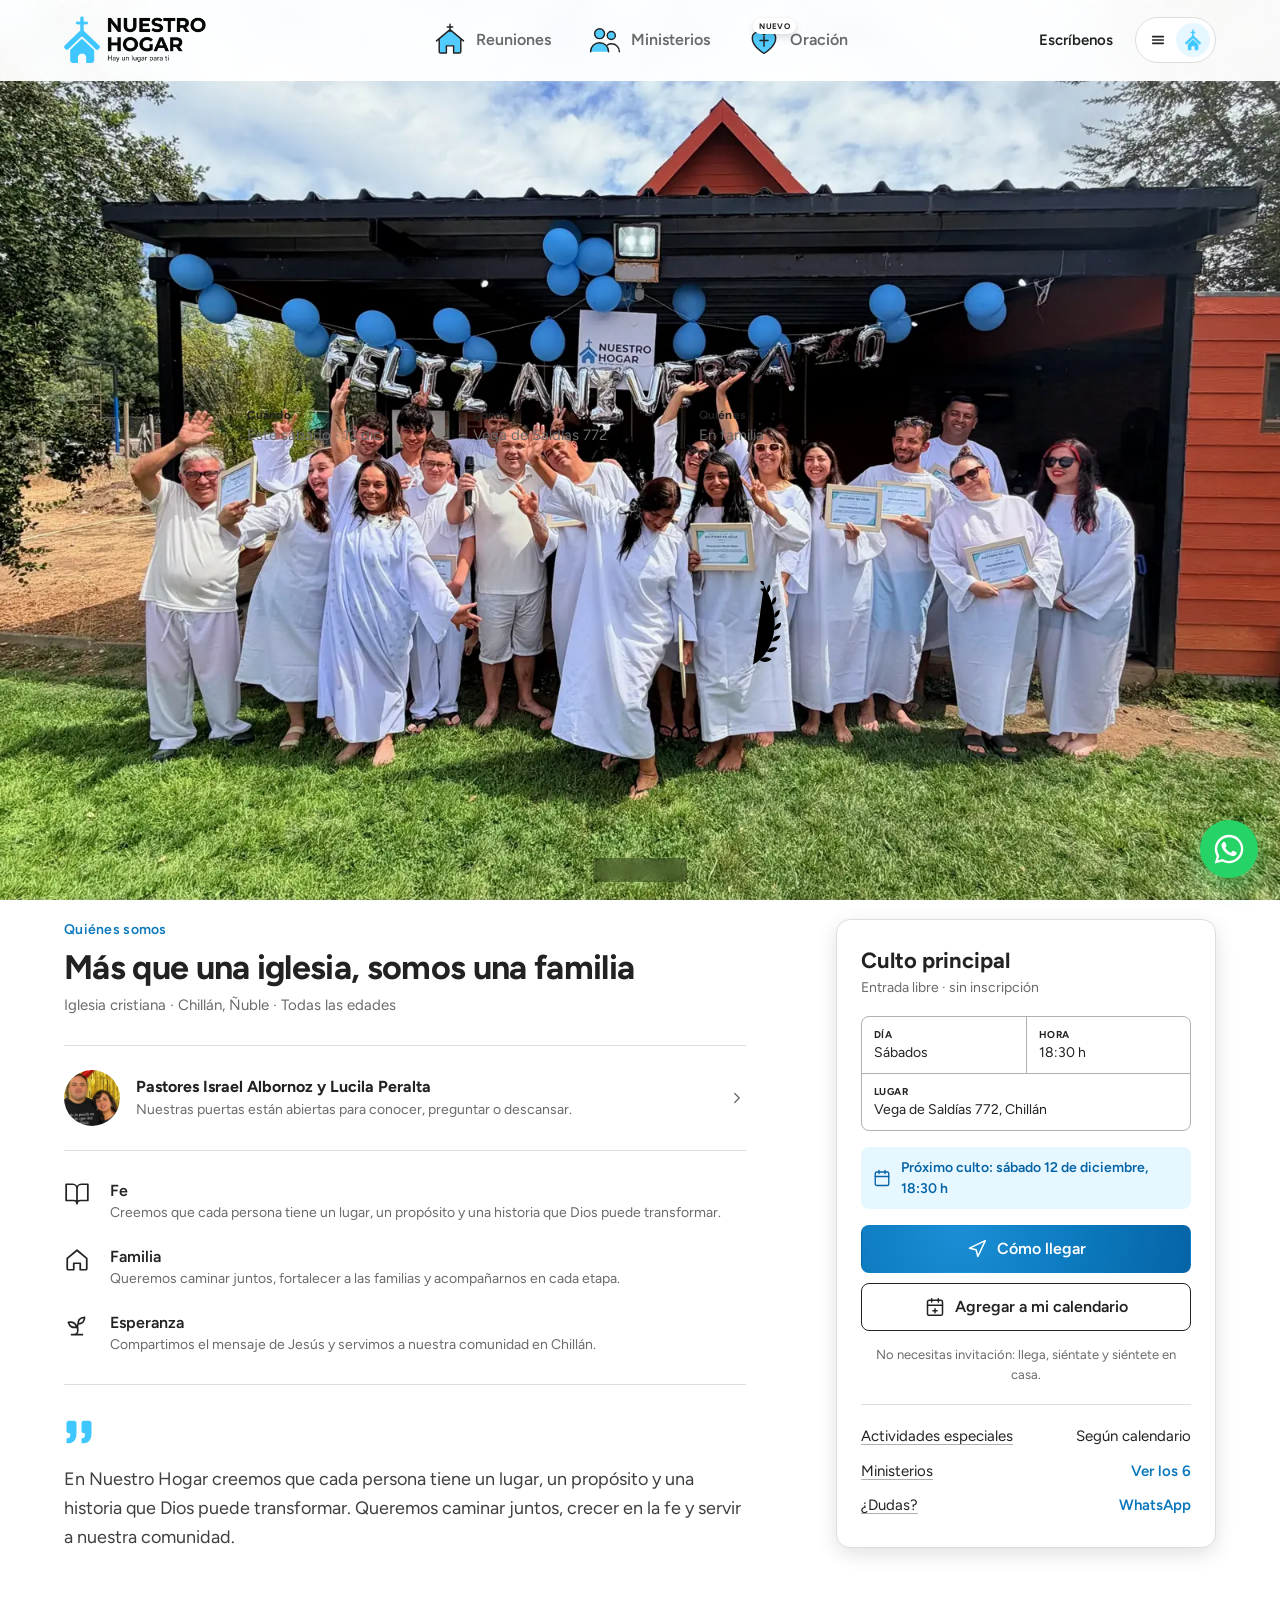
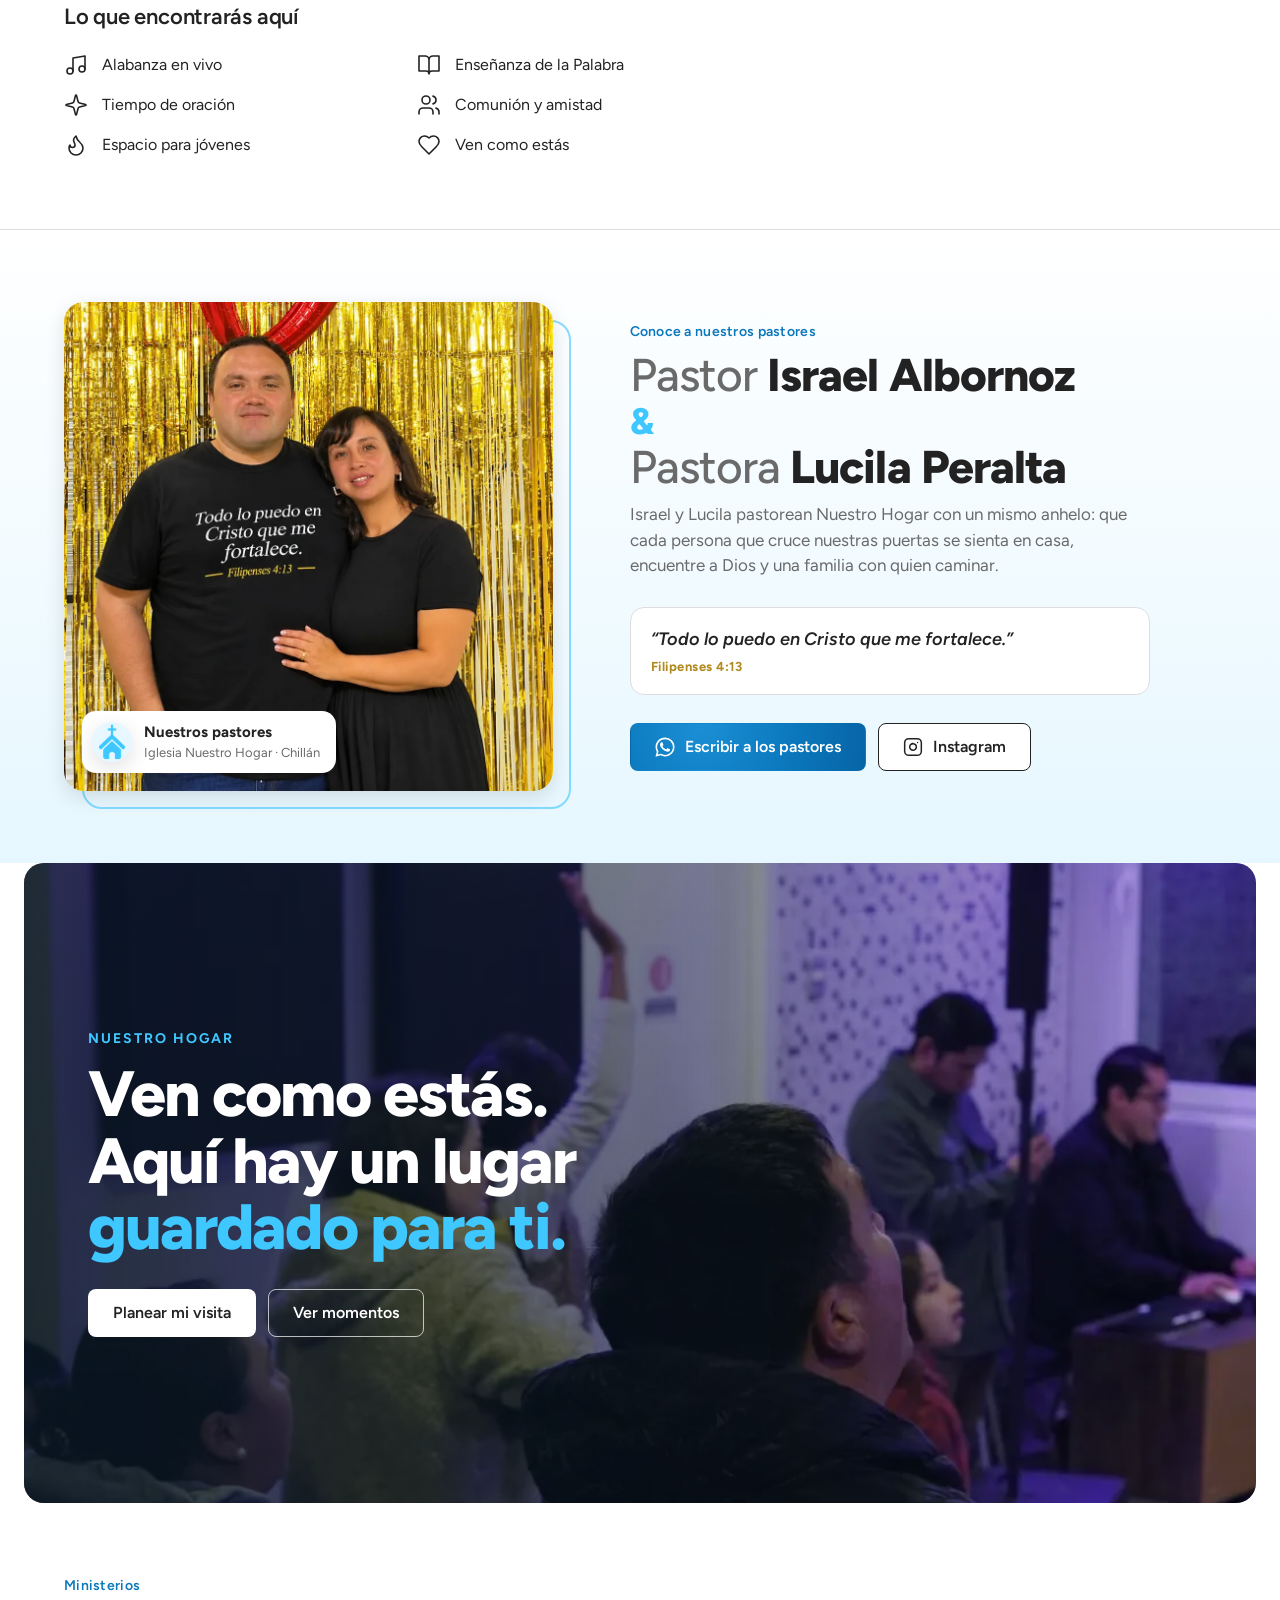
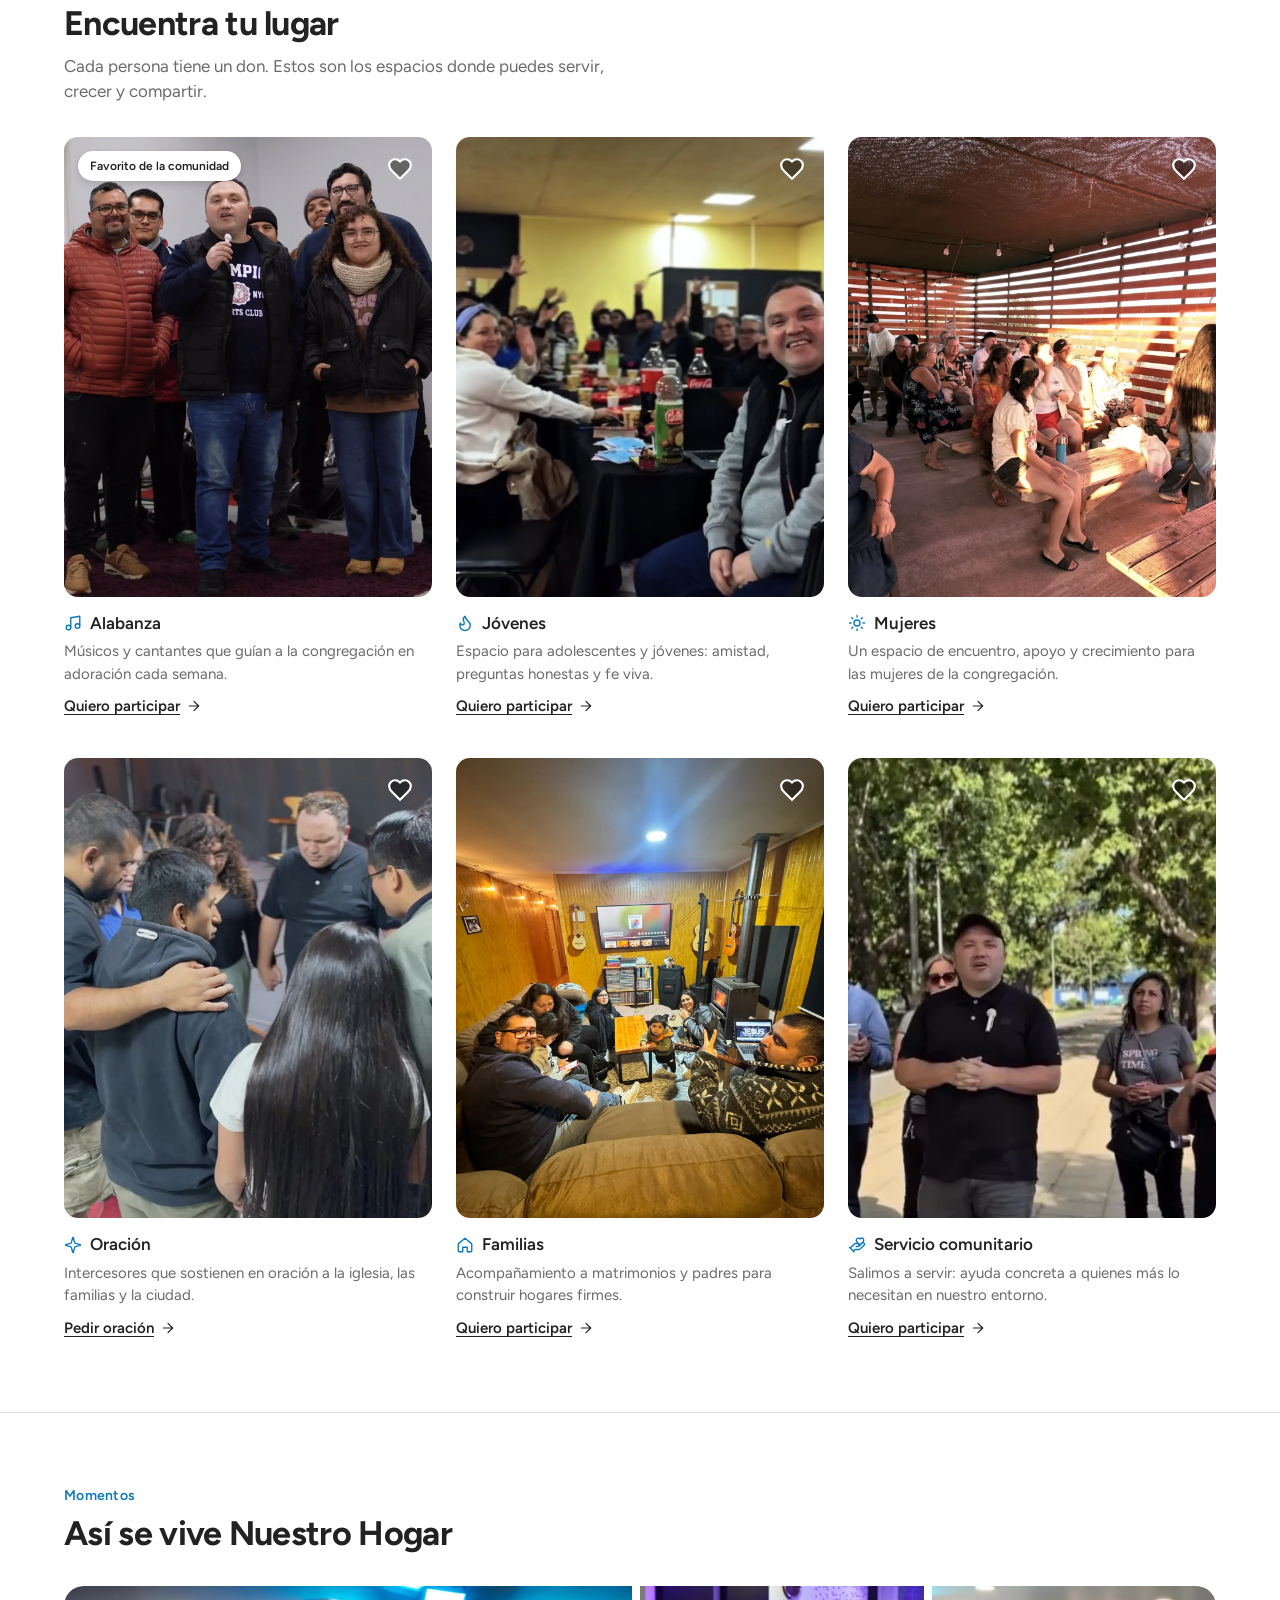
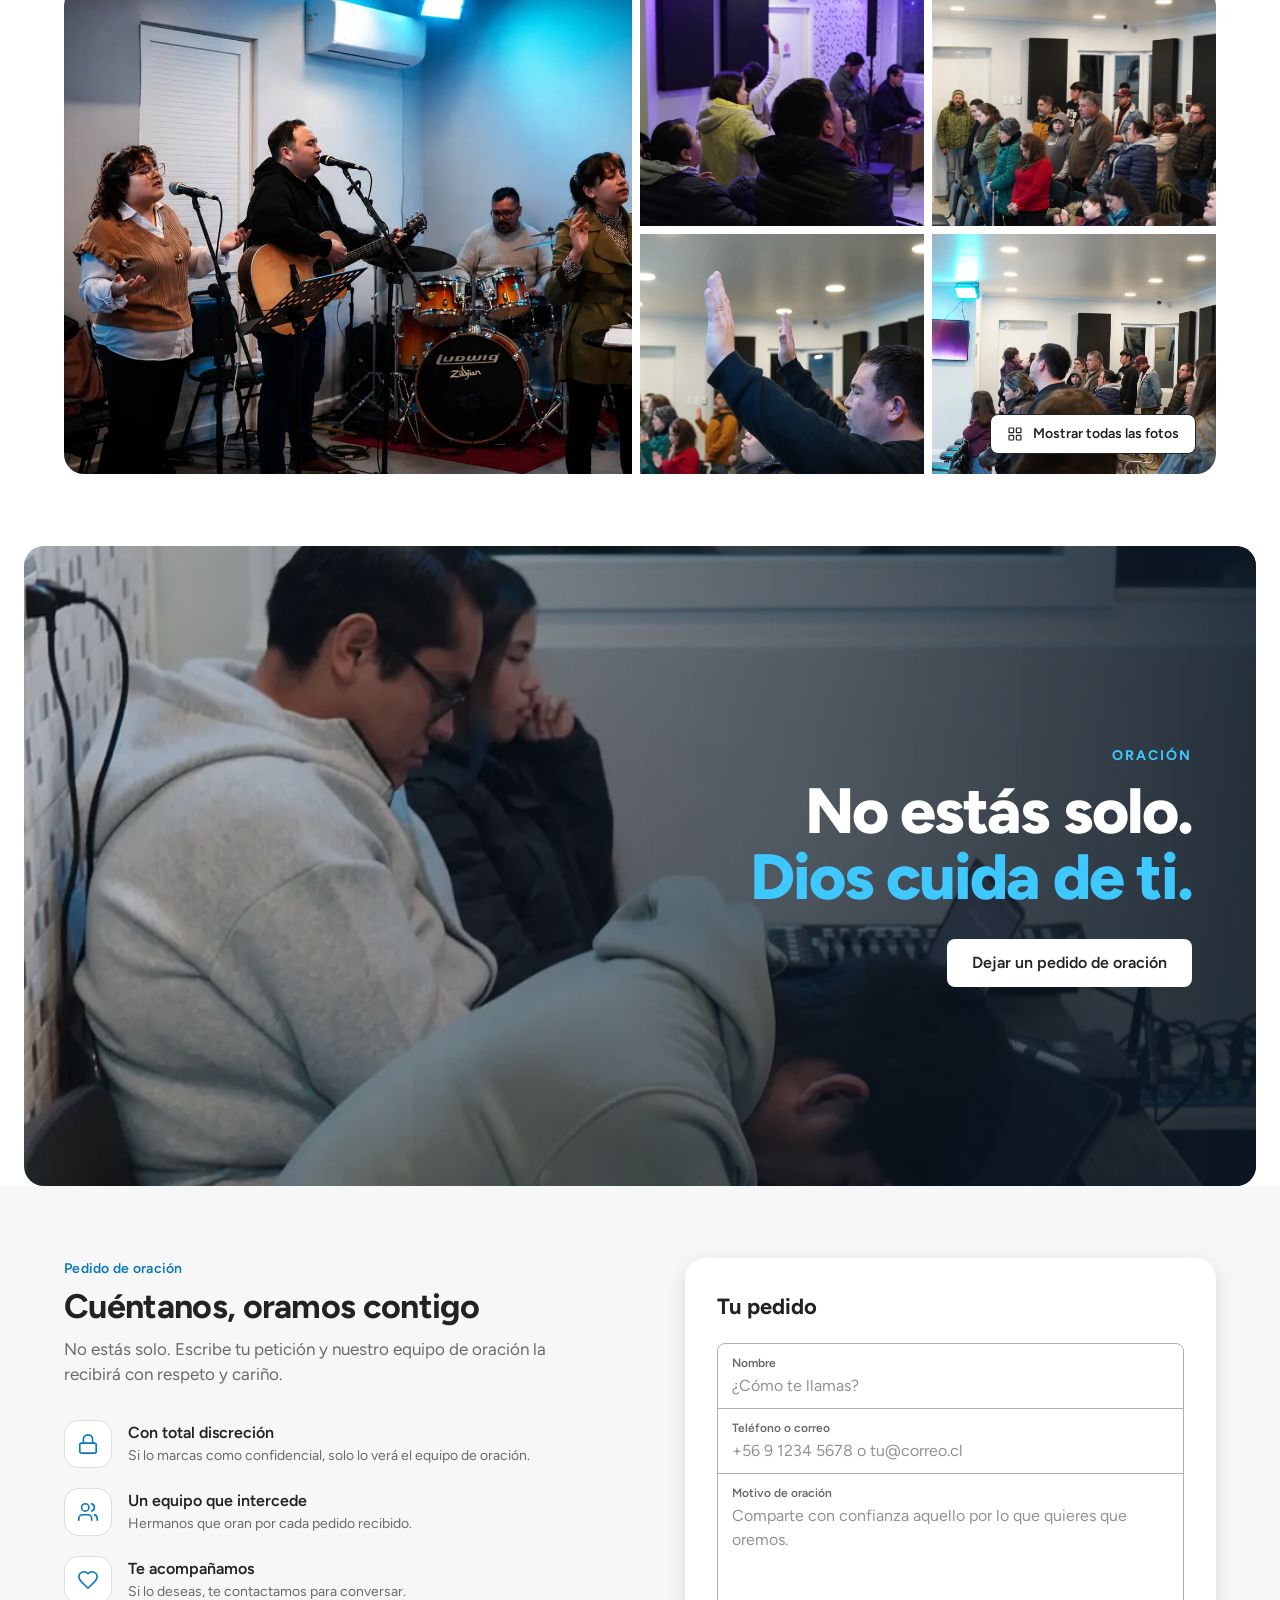
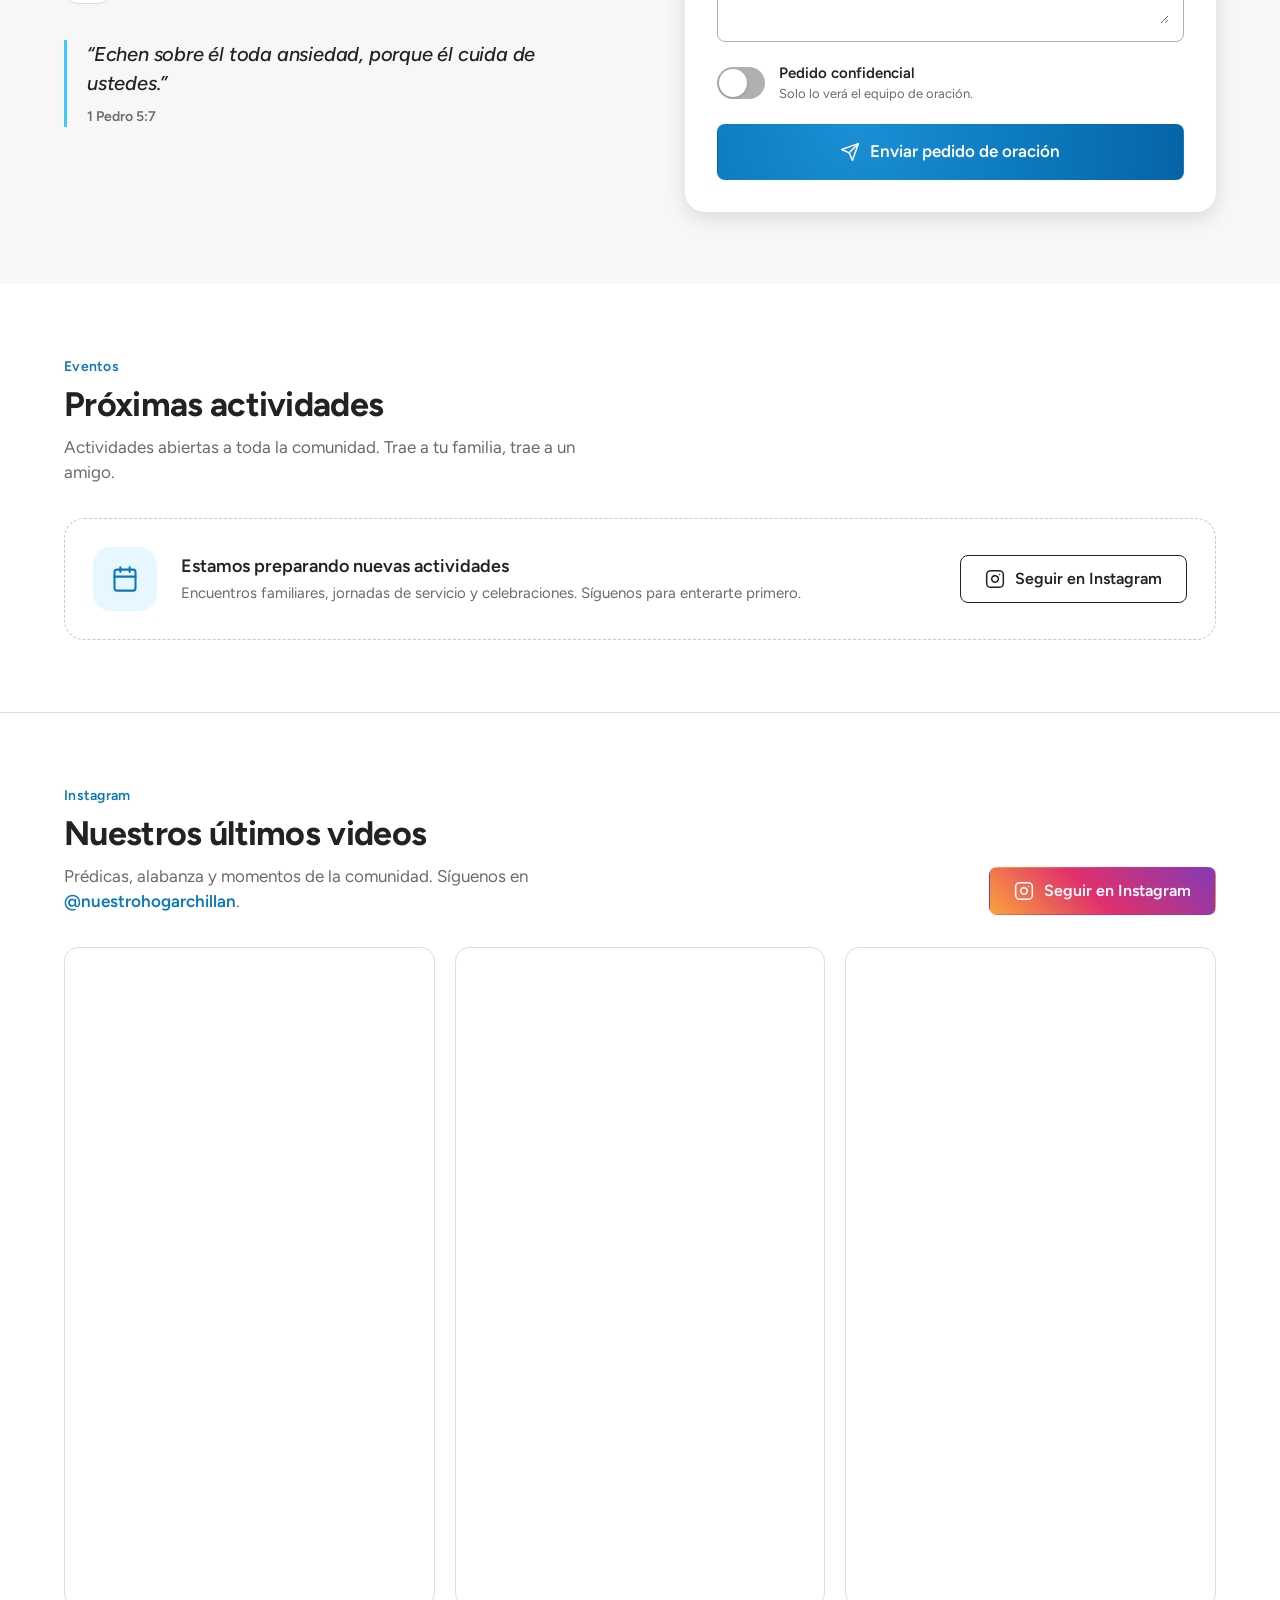
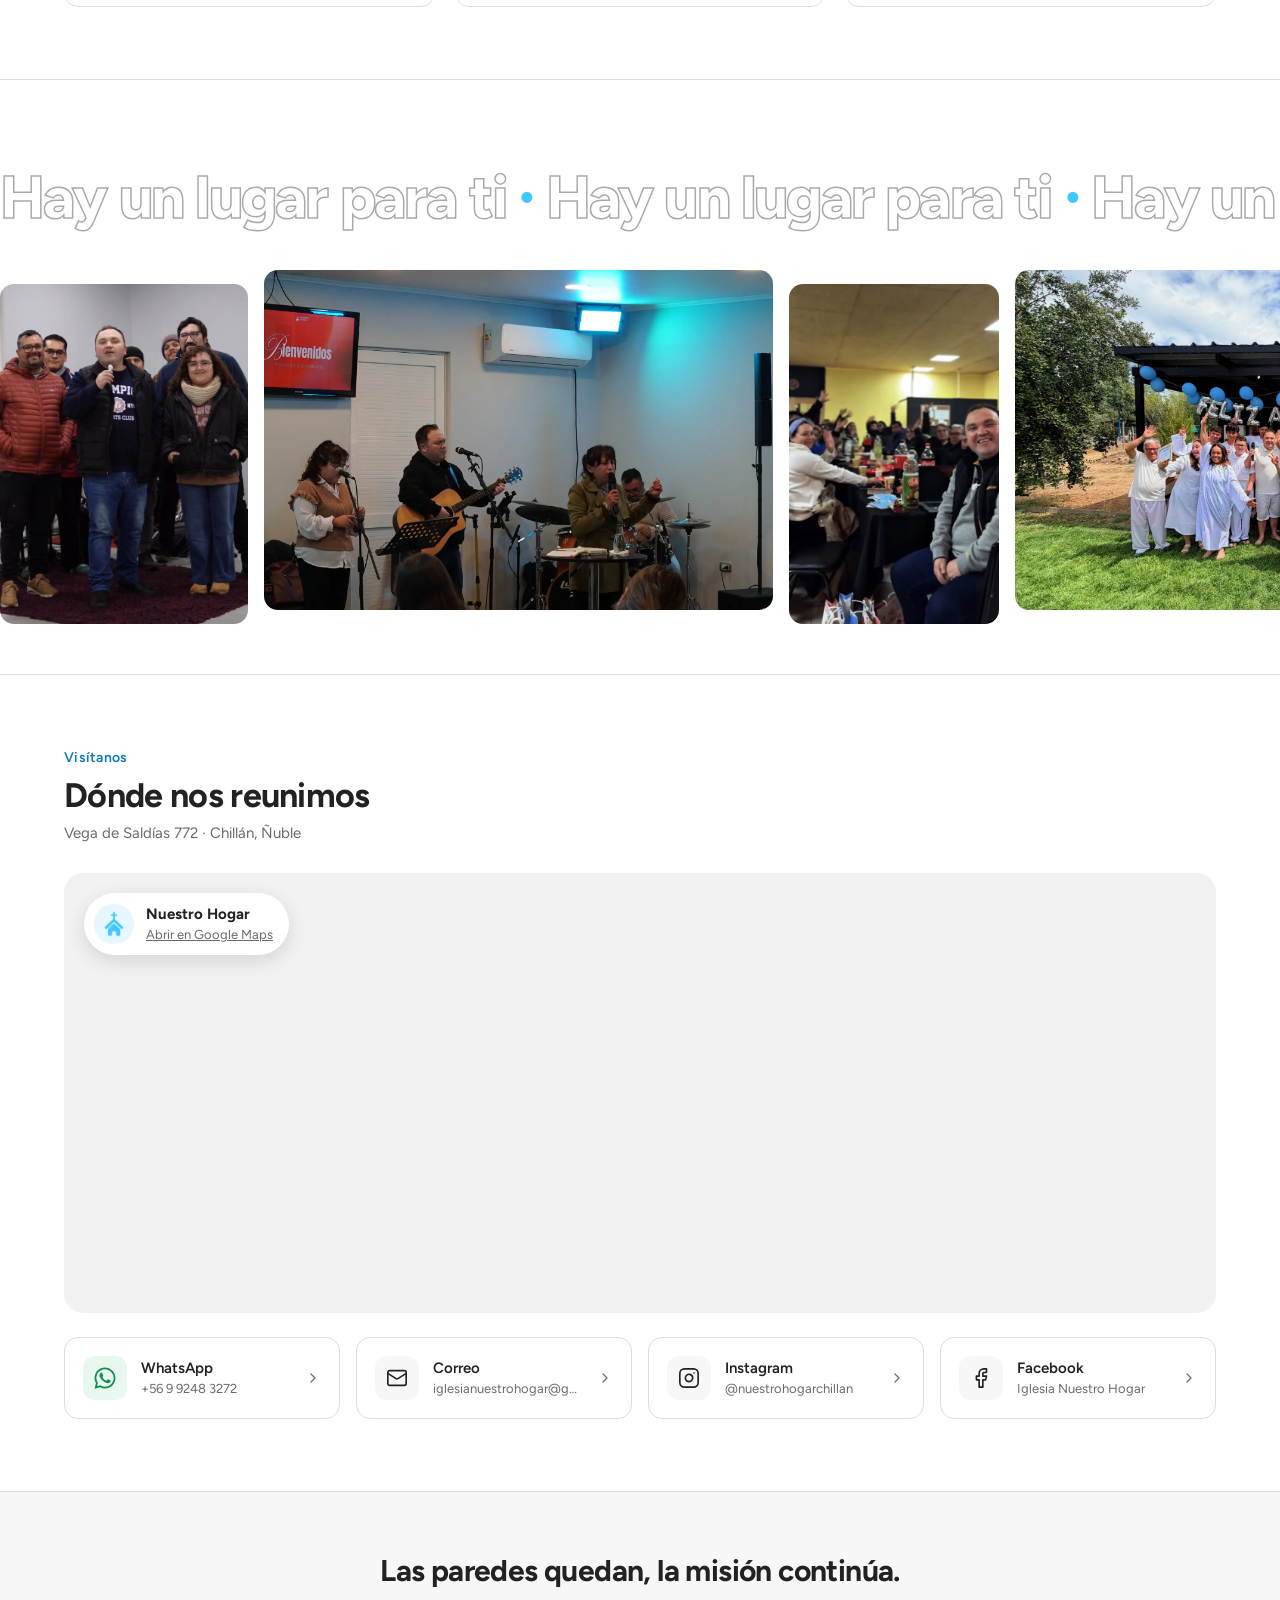
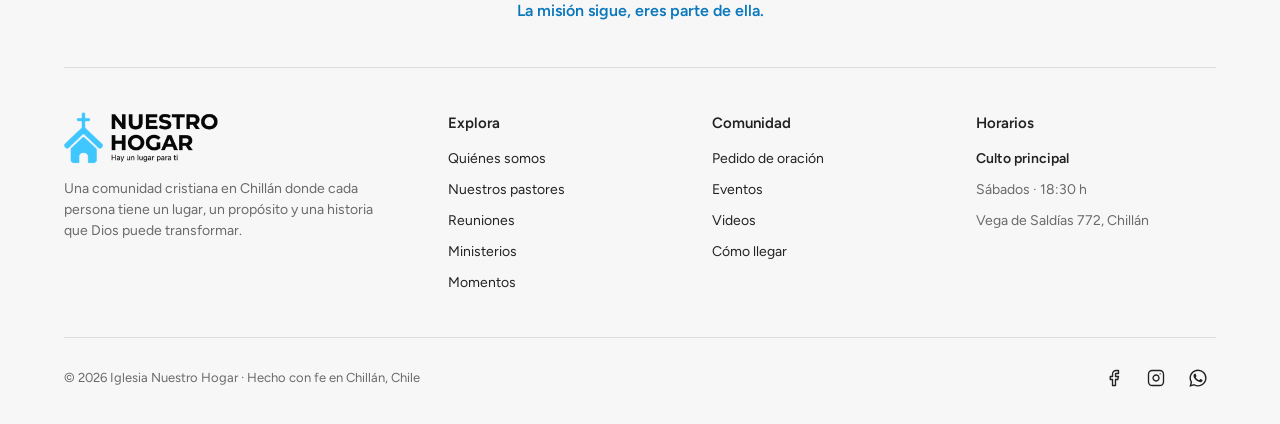
==== commit c7a8885e: "Nueva portada a pantalla completa" ====
--- a/index.html
+++ b/index.html
@@ -26,7 +26,7 @@
   <link rel="preconnect" href="https://fonts.googleapis.com">
   <link rel="preconnect" href="https://fonts.gstatic.com" crossorigin>
   <link href="https://fonts.googleapis.com/css2?family=Figtree:ital,wght@0,400;0,500;0,600;0,700;0,800;1,500&display=swap" rel="stylesheet">
-  <link rel="preload" as="image" href="assets/web/bautismo.webp">
+  <link rel="preload" as="image" href="assets/web/hero-bautismo.webp">
   <link rel="stylesheet" href="css/styles.css">
 
   <script type="application/ld+json">
@@ -189,20 +189,49 @@
 <!-- =========================================================
      1. INICIO — HERO + PLANIFICADOR DE VISITA
      ========================================================= -->
-<section id="inicio" class="hero">
-  <div class="wrap">
-
-    <p class="eyebrow reveal"><span class="dot" aria-hidden="true"></span> Comunidad cristiana en Chillán</p>
-
-    <h1 class="hero-title reveal d1">Hay un lugar <br class="br-m">para <span class="ink-brand">ti</span></h1>
-
-    <p class="hero-sub reveal d2">
-      Un hogar para crecer en la fe, compartir en familia y conocer el amor de Dios.
-      Ven como estás: te estamos esperando.
-    </p>
-
+<section id="inicio" class="hero2">
+
+  <!-- Portada a pantalla completa con fotos que cambian (para cambiar fotos, edita los <img> y su data-cap) -->
+  <div class="hero-stage slider" id="heroSlider" aria-roledescription="carrusel" aria-label="Fotos de Nuestro Hogar">
+    <img class="slide is-on" data-cap="Aniversario y bautismos" src="assets/web/hero-bautismo.webp" alt="Celebración de aniversario y bautismos de Iglesia Nuestro Hogar" width="2000" height="1125" fetchpriority="high" style="--pos:50% 40%">
+    <img class="slide" data-cap="Alabanza en vivo" src="assets/web/hero-banda.webp" alt="Equipo de alabanza de Nuestro Hogar" width="2000" height="1333" style="--pos:45% 45%">
+    <img class="slide" data-cap="Adoración" src="assets/web/hero-adoracion.webp" alt="Congregación adorando con las manos en alto" width="1080" height="1616" style="--pos:50% 35%">
+    <img class="slide" data-cap="Nuestra congregación" src="assets/web/hero-congregacion.webp" alt="Congregación de Nuestro Hogar reunida" width="2000" height="1333" style="--pos:50% 50%">
+    <div class="hero-shade" aria-hidden="true"></div>
+
+    <div class="wrap hero-copy">
+      <p class="hero-chip reveal"><span class="dot" aria-hidden="true"></span> Iglesia cristiana · Chillán</p>
+      <h1 class="hero-h1 reveal d1">Hay un lugar <br>para <span>ti</span></h1>
+      <p class="hero-lede reveal d2">
+        Un hogar para crecer en la fe, compartir en familia y conocer el amor de Dios.
+        Ven como estás: te estamos esperando.
+      </p>
+      <div class="hero-ctas reveal d3">
+        <a href="#nosotros" class="btn btn-light btn-lg">Conócenos <svg class="ic" aria-hidden="true"><use href="#i-arrow"/></svg></a>
+        <a href="#instagram" class="btn btn-glass btn-lg"><svg class="ic" aria-hidden="true"><use href="#i-instagram"/></svg> Ver videos</a>
+      </div>
+    </div>
+
+    <div class="hero-foot wrap">
+      <a class="hero-pastors reveal d3" href="#pastores">
+        <img src="assets/web/pastores-avatar.webp" alt="" width="44" height="44">
+        <span><small>Te damos la bienvenida</small><strong>Pastores Israel y Lucila</strong></span>
+      </a>
+      <div class="hero-nav">
+        <span class="hero-cap"><svg class="ic" aria-hidden="true"><use href="#i-sparkle"/></svg> <span id="slideCap">Aniversario y bautismos</span></span>
+        <div class="slide-dots" role="tablist" aria-label="Elegir foto">
+          <button type="button" role="tab" aria-selected="true" aria-label="Foto 1"></button>
+          <button type="button" role="tab" aria-selected="false" aria-label="Foto 2"></button>
+          <button type="button" role="tab" aria-selected="false" aria-label="Foto 3"></button>
+          <button type="button" role="tab" aria-selected="false" aria-label="Foto 4"></button>
+        </div>
+      </div>
+    </div>
+  </div>
+
+  <div class="wrap hero-planner-wrap">
     <!-- Planificador de visita (inspirado en la barra de búsqueda tipo píldora) -->
-    <form class="planner reveal d3" id="planner" aria-label="Planifica tu visita">
+    <form class="planner" id="planner" aria-label="Planifica tu visita">
       <label class="seg">
         <span class="seg-lab">Cuándo</span>
         <select id="pCuando" name="cuando" aria-label="Elige un sábado"></select>
@@ -227,25 +256,6 @@
         <span class="orb-txt">Planear visita</span>
       </button>
     </form>
-
-    <!-- Fotografía principal -->
-    <!-- Carrusel principal: para cambiar fotos, edita los <img> y su data-cap -->
-    <figure class="hero-photo slider reveal d3" id="heroSlider" aria-roledescription="carrusel" aria-label="Fotos de Nuestro Hogar">
-      <img class="slide is-on" data-cap="Aniversario y bautismos" src="assets/web/bautismo.webp" alt="Celebración de aniversario y bautismos de Iglesia Nuestro Hogar: hermanos vestidos de blanco celebrando al aire libre" width="1600" height="900" fetchpriority="high">
-      <img class="slide" data-cap="Alabanza en vivo" src="assets/web/portada.webp" alt="Equipo de alabanza de Nuestro Hogar dirigiendo la adoración" width="1600" height="900" loading="lazy">
-      <img class="slide" data-cap="Nuestra congregación" src="assets/web/congregacion.webp" alt="Congregación de Nuestro Hogar reunida" width="1600" height="1067" loading="lazy">
-      <img class="slide" data-cap="Servimos en la ciudad" src="assets/web/min-servicio.webp" alt="Hermanos de Nuestro Hogar compartiendo en un parque de Chillán" width="1206" height="532" loading="lazy">
-
-      <span class="fav-badge"><svg class="ic" aria-hidden="true"><use href="#i-sparkle"/></svg> <span id="slideCap">Aniversario y bautismos</span></span>
-
-      <div class="slide-dots" role="tablist" aria-label="Elegir foto">
-        <button type="button" role="tab" aria-selected="true" aria-label="Foto 1"></button>
-        <button type="button" role="tab" aria-selected="false" aria-label="Foto 2"></button>
-        <button type="button" role="tab" aria-selected="false" aria-label="Foto 3"></button>
-        <button type="button" role="tab" aria-selected="false" aria-label="Foto 4"></button>
-      </div>
-    </figure>
-
   </div>
 </section>
 
--- a/css/styles.css
+++ b/css/styles.css
@@ -614,6 +614,75 @@
   .marquee { padding: 52px 0 48px; }
 }
 
+/* ---------- Pastores ---------- */
+a.host { text-decoration: none; color: inherit; transition: background .2s; }
+a.host:hover strong { text-decoration: underline; text-underline-offset: 3px; }
+.host-av.photo { overflow: hidden; background: var(--surface-strong); }
+.host-av.photo img { width: 100%; height: 100%; object-fit: cover; }
+.host-go { width: 18px; height: 18px; margin-left: auto; color: var(--muted); flex: none; }
+
+.pastors-band { background: linear-gradient(180deg, #fff 0%, var(--sky-soft) 100%); }
+.pastors { display: grid; grid-template-columns: minmax(0, 5fr) minmax(0, 6fr); gap: clamp(32px, 6vw, 88px); align-items: center; }
+.pastors-photo { position: relative; border-radius: var(--r-lg); overflow: visible; isolation: isolate; }
+.pastors-photo img { width: 100%; aspect-ratio: 1 / 1; object-fit: cover; object-position: 50% 30%; border-radius: var(--r-lg); box-shadow: var(--shadow-lg); }
+.pastors-photo::before {
+  content: ""; position: absolute; inset: 18px -18px -18px 18px; z-index: -1;
+  border-radius: var(--r-lg); border: 2px solid var(--sky); opacity: .6;
+}
+.pastors-card {
+  position: absolute; left: 18px; bottom: 18px; display: flex; align-items: center; gap: 12px;
+  background: #fff; border-radius: var(--r-md); padding: 10px 16px 10px 10px; box-shadow: var(--shadow-lg);
+}
+.pc-av { width: 40px; height: 40px; border-radius: 50%; background: var(--sky-soft); display: grid; place-items: center; }
+.pastors-card strong { display: block; font-size: 15px; }
+.pastors-card small { display: block; font-size: 13px; color: var(--muted); }
+.pastors-names { display: flex; flex-direction: column; gap: 2px; font-size: clamp(30px, 4vw, 46px); line-height: 1.1; }
+.pastors-names span { font-weight: 500; color: var(--muted); }
+.pastors-names b { font-weight: 800; color: var(--ink); }
+.pastors-names .amp { color: var(--sky); font-weight: 800; font-size: .8em; line-height: 1; }
+.pastors-txt .lead { max-width: 520px; }
+.pastors-verse { margin-top: 28px; padding: 18px 20px; background: #fff; border-radius: var(--r-md); border: 1px solid var(--hairline); max-width: 520px; }
+.pastors-verse blockquote { font-size: 18px; font-weight: 600; font-style: italic; }
+.pastors-verse figcaption { margin-top: 4px; font-size: 13px; font-weight: 700; color: #b08a1e; letter-spacing: .04em; }
+.pastors-btns { display: flex; flex-wrap: wrap; gap: 12px; margin-top: 28px; }
+.pastors-band + .banner { margin-top: 0; }
+
+/* ---------- Instagram ---------- */
+.ig-band .lead a { color: var(--primary); font-weight: 600; text-decoration: none; }
+.ig-band .lead a:hover { text-decoration: underline; }
+.btn-ig { color: #fff; background: linear-gradient(45deg, #f9a43b 0%, #e1306c 45%, #833ab4 100%); flex: none; }
+.btn-ig:hover { filter: brightness(1.06); }
+.ig-grid { display: grid; grid-template-columns: repeat(3, minmax(0, 1fr)); gap: 20px; }
+.ig-card {
+  position: relative; border-radius: var(--r-md); overflow: hidden; background: #fff;
+  border: 1px solid var(--hairline); height: 660px;
+}.ig-card iframe { position: absolute; inset: 0; width: 100%; height: 100%; border: 0; }
+.ig-card .ig-loading {
+  position: absolute; inset: 0; display: grid; place-items: center; align-content: center; gap: 10px;
+  color: var(--muted); font-size: 14px; background: var(--surface-soft);
+}
+.ig-card .ig-loading .ic { width: 34px; height: 34px; color: #e1306c; }
+.ig-card.loaded .ig-loading { display: none; }
+
+@media (max-width: 960px) {
+  .pastors { grid-template-columns: 1fr; }
+  .pastors-photo { max-width: 520px; }
+  .ig-grid {
+    grid-template-columns: none; grid-auto-flow: column; grid-auto-columns: minmax(300px, 46%);
+    overflow-x: auto; scroll-snap-type: x mandatory; scrollbar-width: none;
+    margin: 0 calc(-1 * clamp(20px, 5vw, 80px)); padding: 0 clamp(20px, 5vw, 80px) 4px;
+  }
+  .ig-grid::-webkit-scrollbar { display: none; }
+  .ig-card { scroll-snap-align: center; }
+}
+@media (max-width: 760px) {
+  .pastors-photo::before { inset: 12px -10px -12px 10px; }
+  .pastors-card { left: 12px; bottom: 12px; }
+  .ig-grid { grid-auto-columns: 86%; }
+  .ig-card { height: 600px; }
+  .head-row { flex-wrap: wrap; align-items: flex-start; }
+}
+
 /* ---------- Animación de aparición ---------- */
 .reveal { opacity: 0; transform: translateY(18px); transition: opacity .7s var(--ease), transform .7s var(--ease); }
 .reveal.visible { opacity: 1; transform: none; }
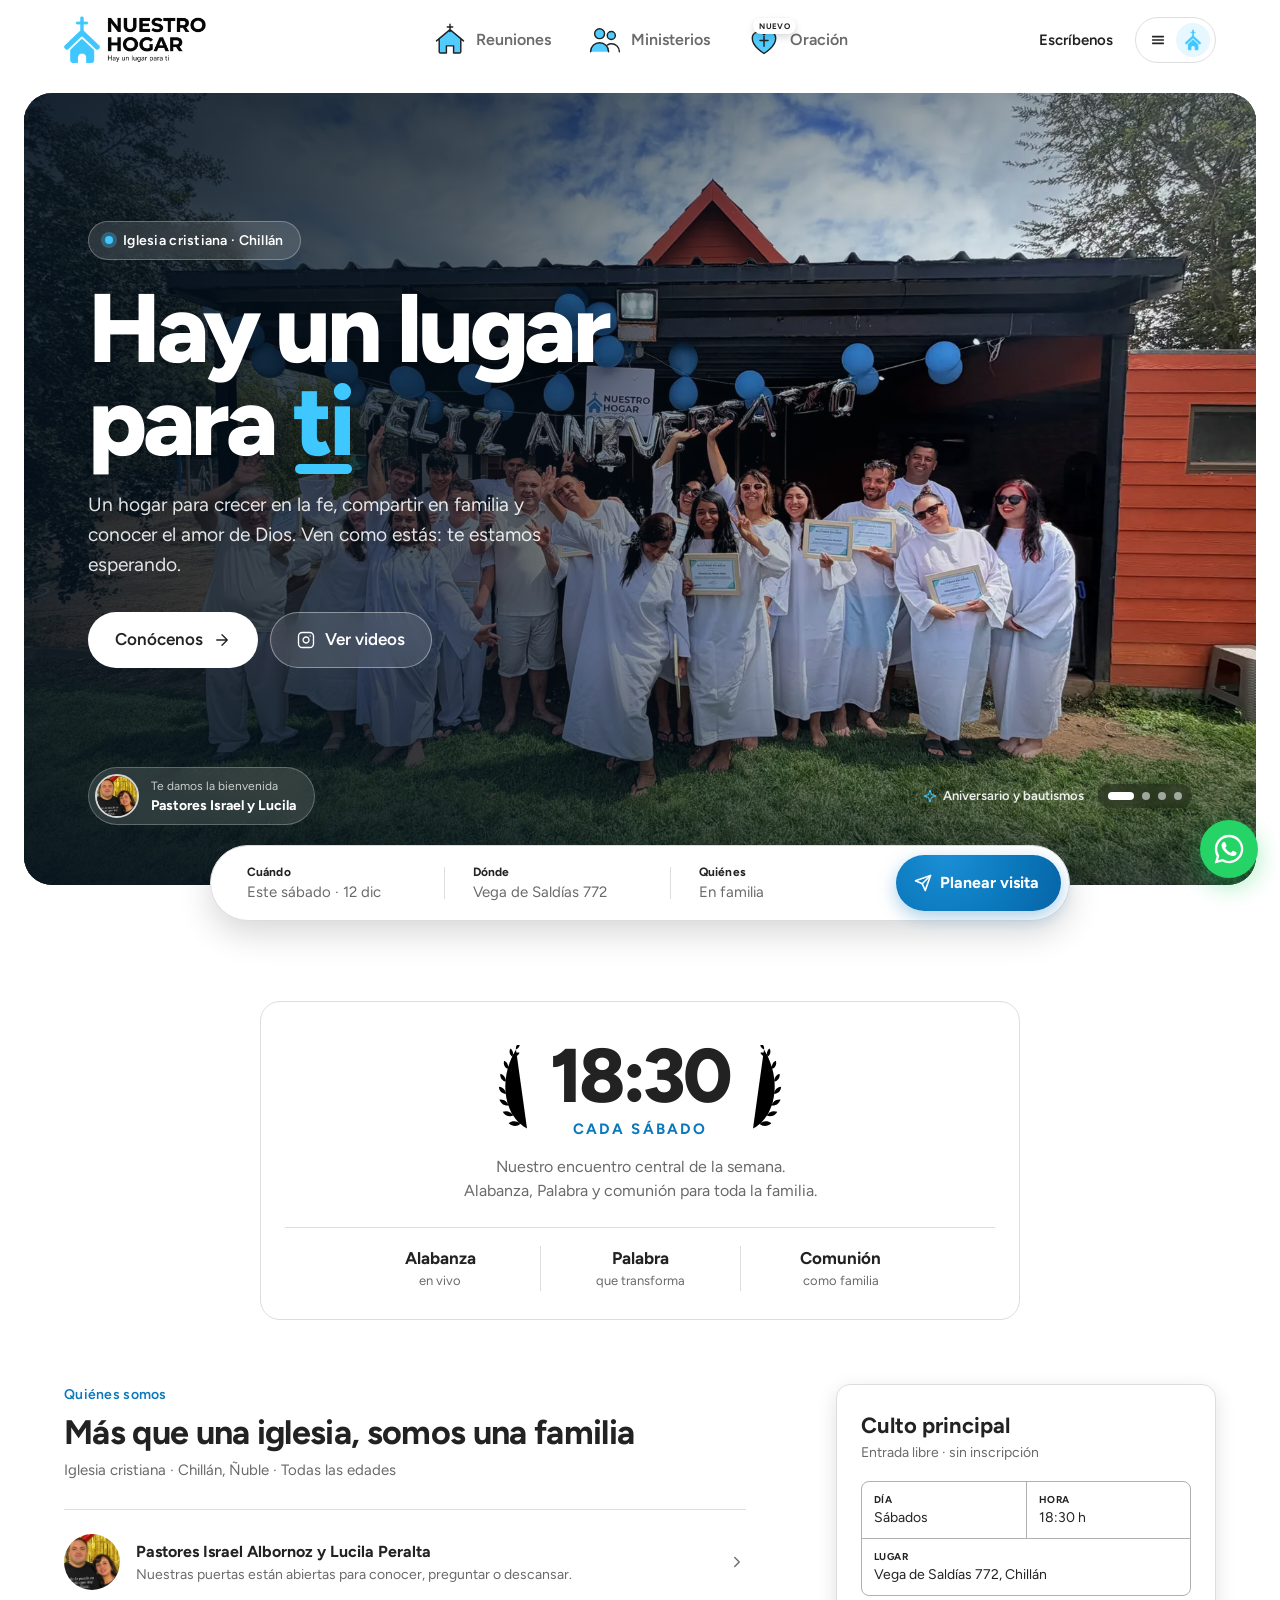
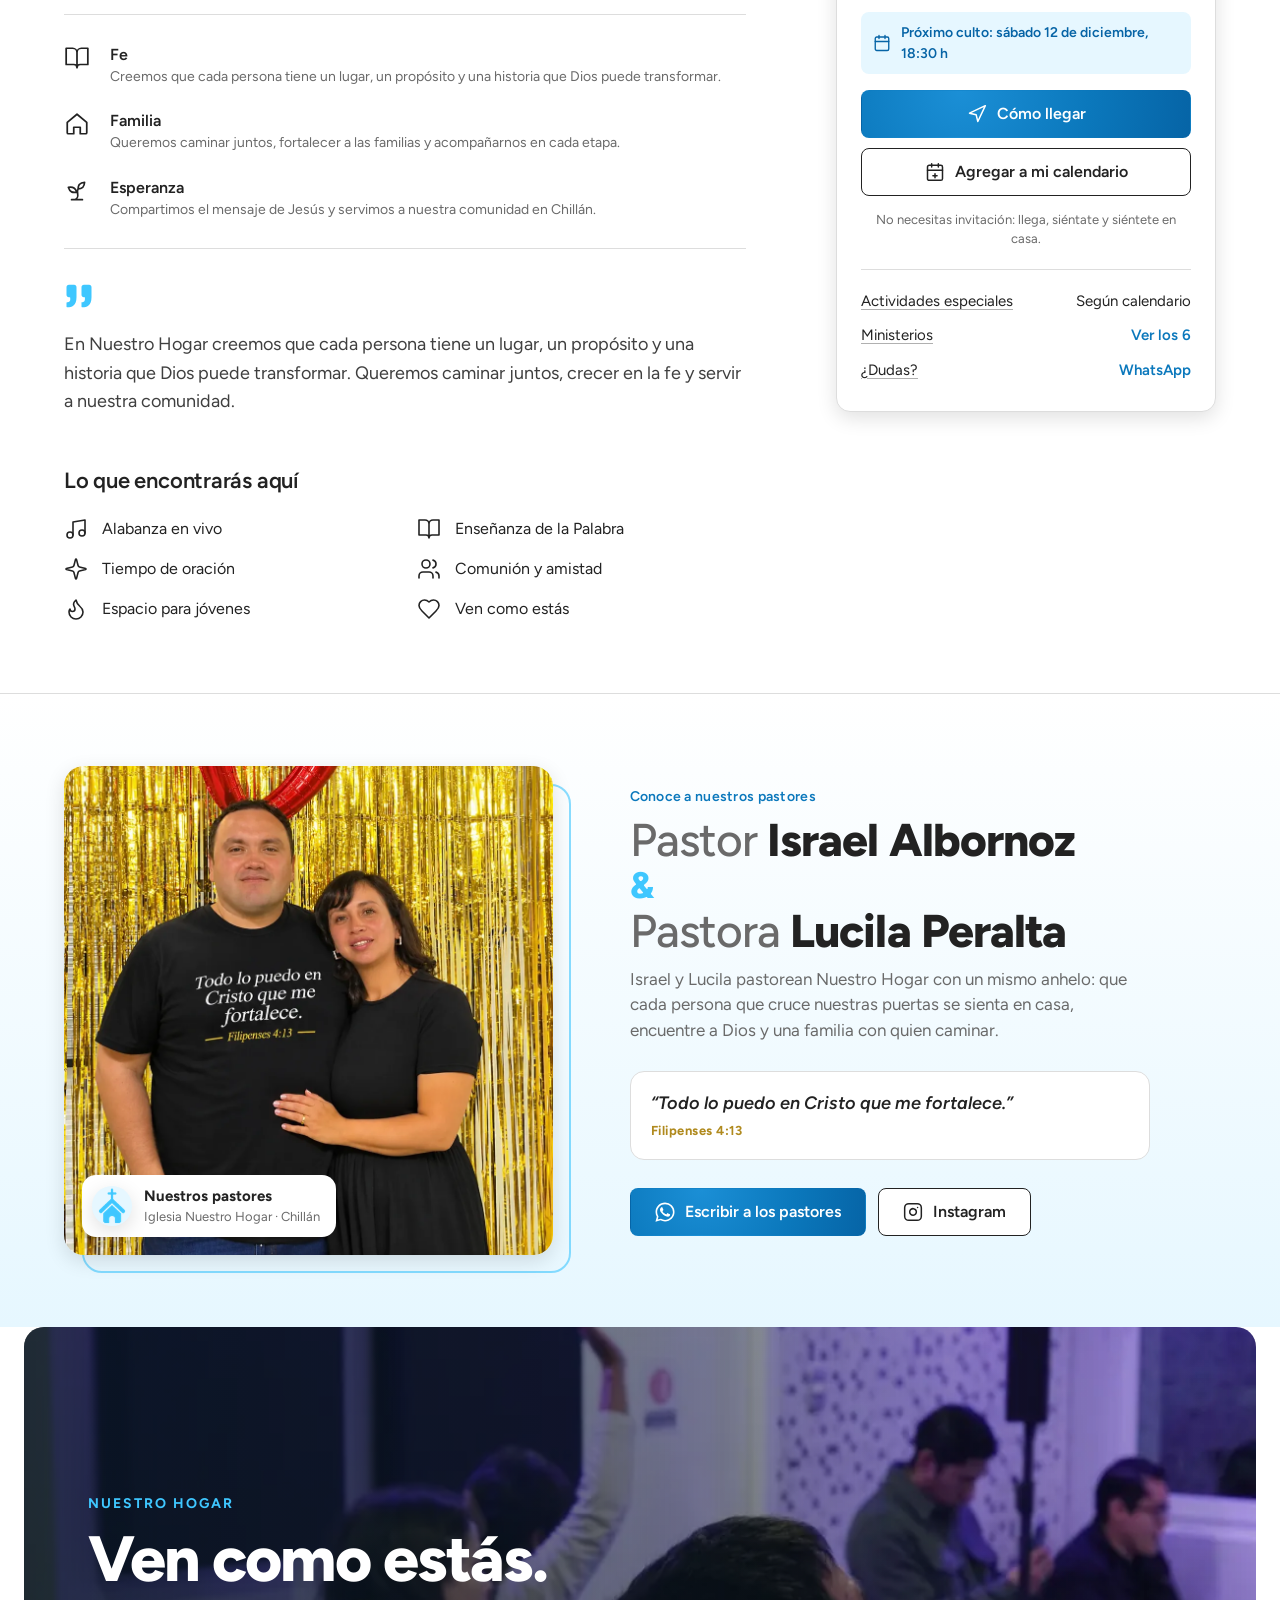
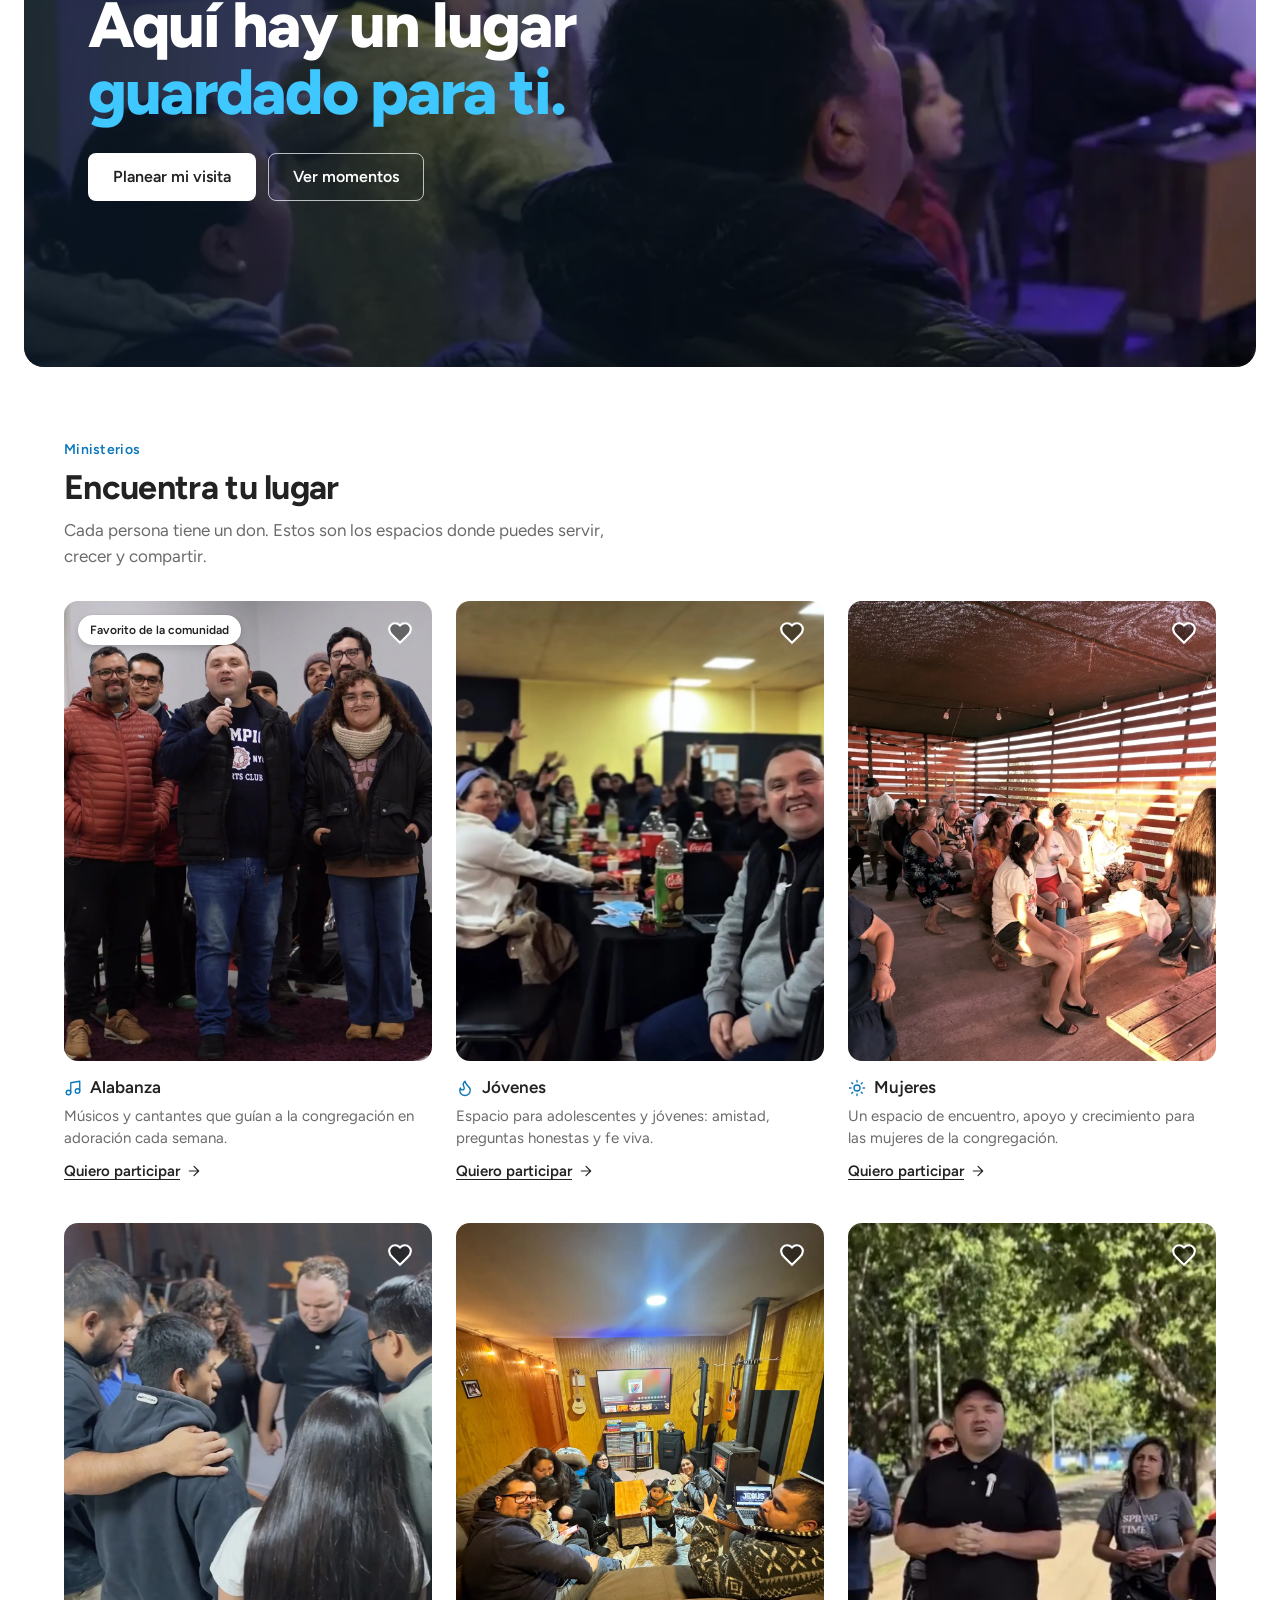
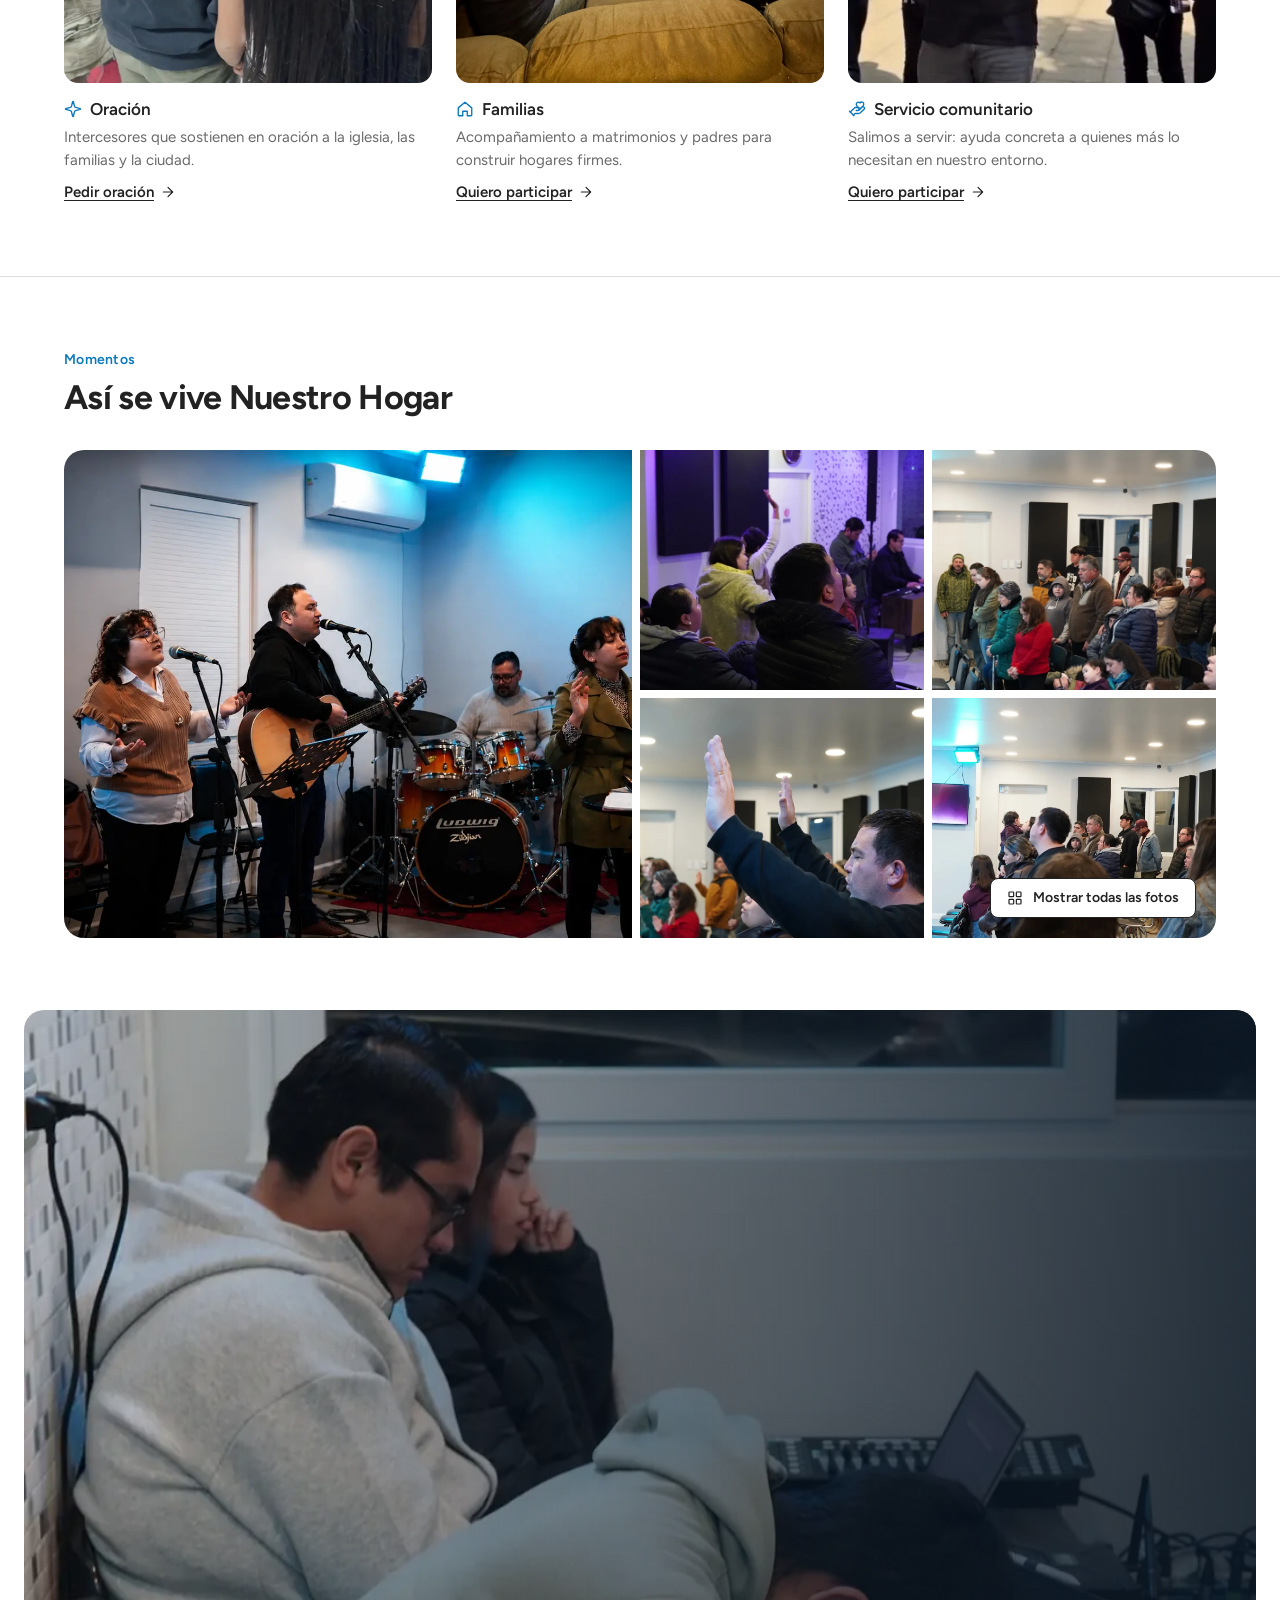
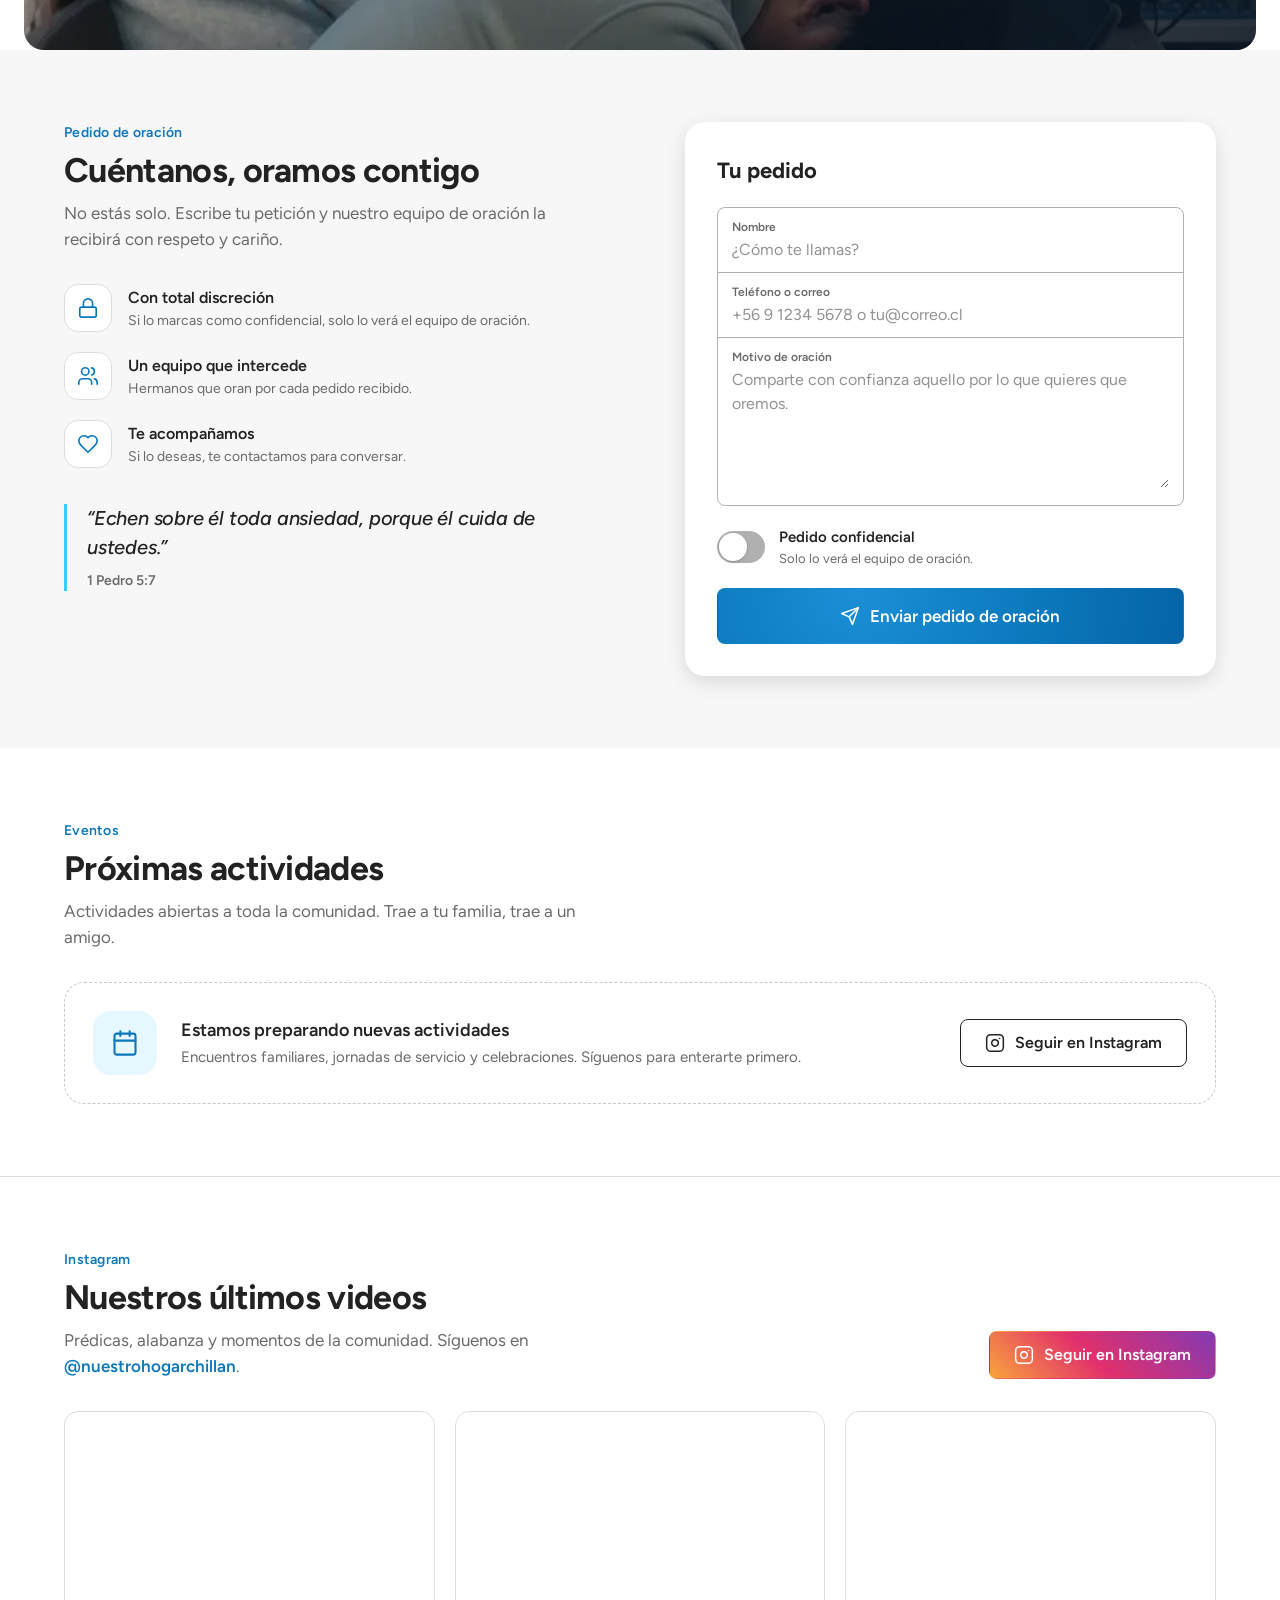
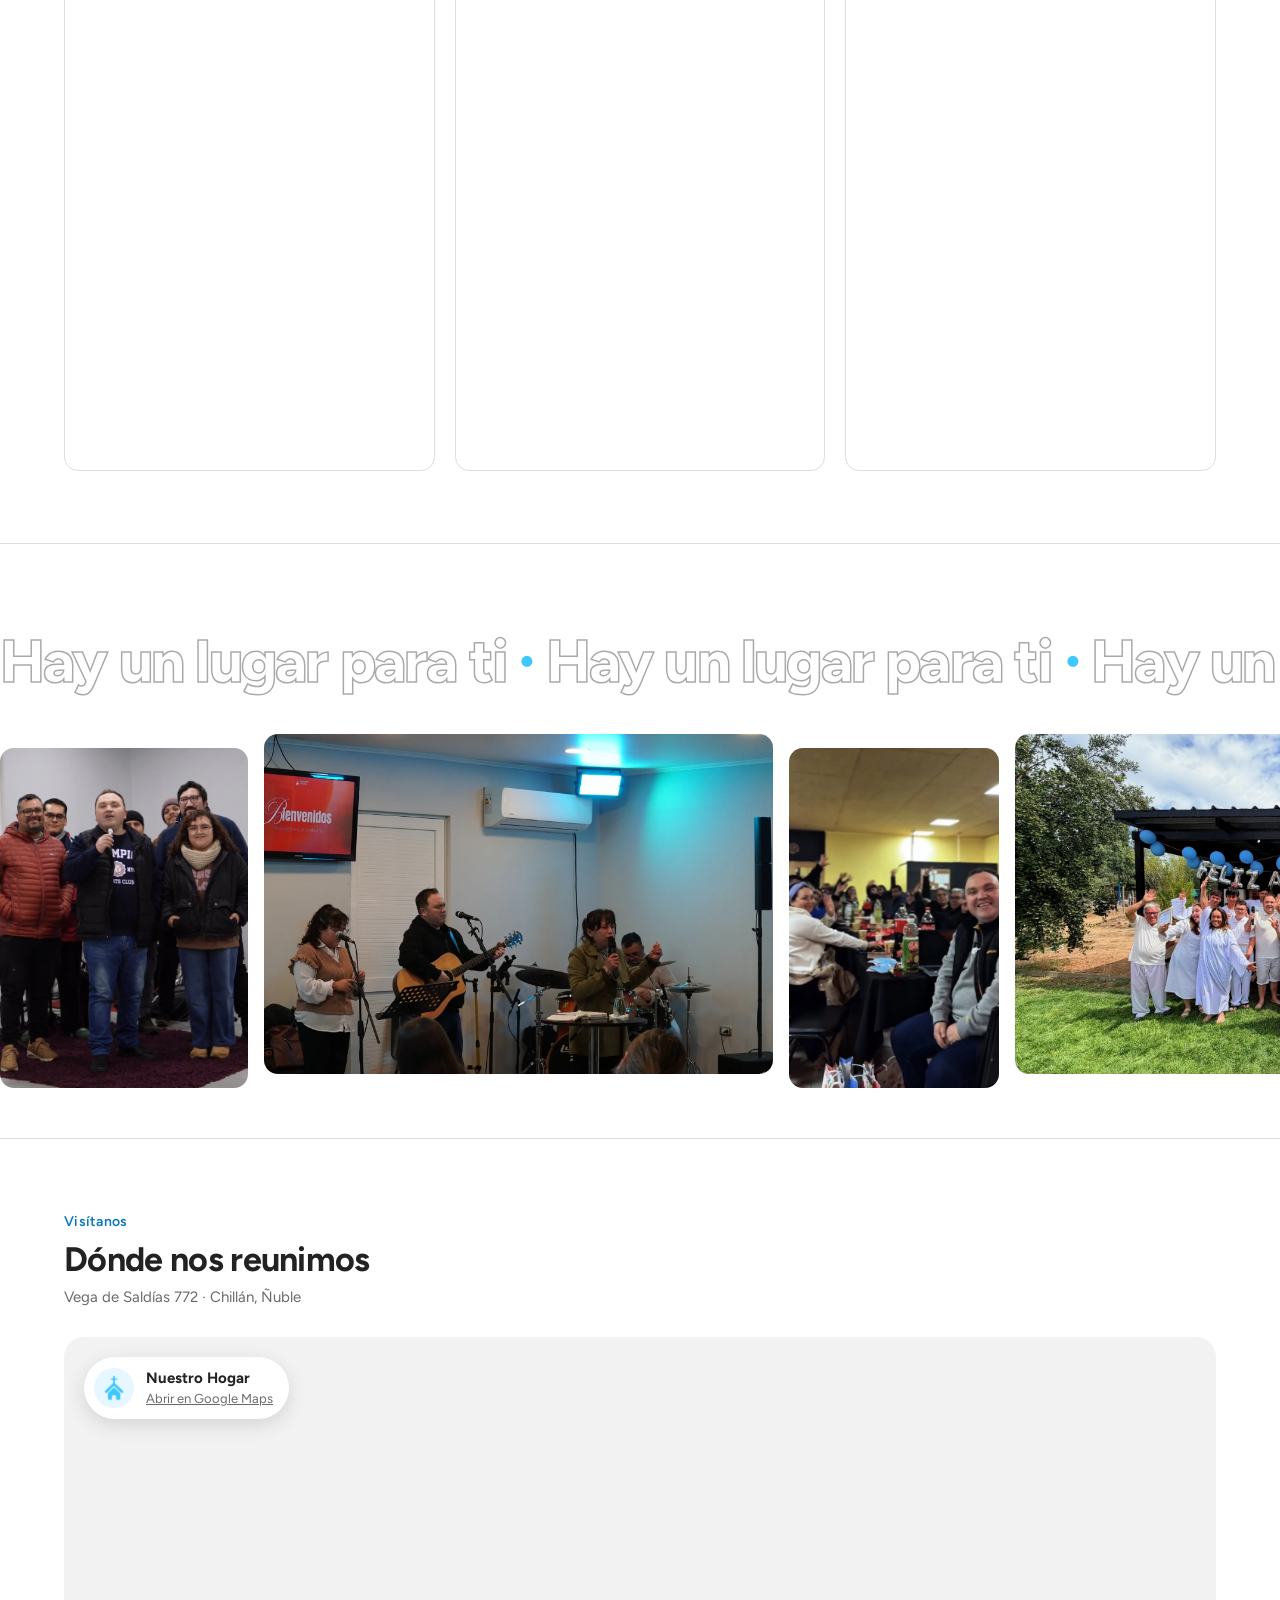
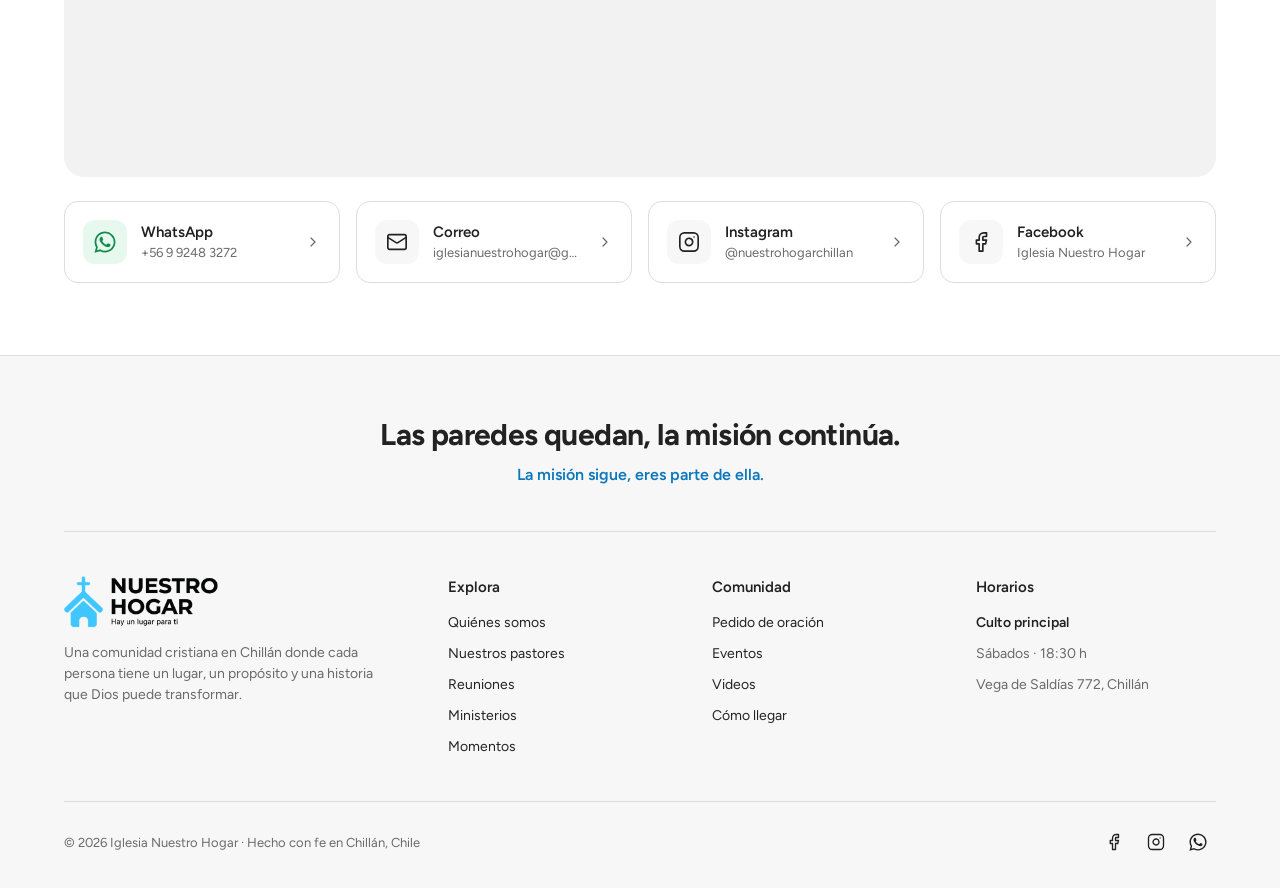
==== commit ce749dc9: "Forzar actualización de estilos en navegadores" ====
--- a/index.html
+++ b/index.html
@@ -27,7 +27,7 @@
   <link rel="preconnect" href="https://fonts.gstatic.com" crossorigin>
   <link href="https://fonts.googleapis.com/css2?family=Figtree:ital,wght@0,400;0,500;0,600;0,700;0,800;1,500&display=swap" rel="stylesheet">
   <link rel="preload" as="image" href="assets/web/hero-bautismo.webp">
-  <link rel="stylesheet" href="css/styles.css">
+  <link rel="stylesheet" href="css/styles.css?v=6">
 
   <script type="application/ld+json">
   {
@@ -861,6 +861,6 @@
 
 <div class="toast" id="toast" role="status" aria-live="polite" hidden></div>
 
-<script src="js/script.js"></script>
+<script src="js/script.js?v=6"></script>
 </body>
 </html>
--- a/css/styles.css
+++ b/css/styles.css
@@ -614,6 +614,113 @@
   .marquee { padding: 52px 0 48px; }
 }
 
+/* =============================================================
+   PORTADA (hero a pantalla completa)
+   ============================================================= */
+.hero2 { padding: 12px 0 8px; }
+.hero-stage {
+  position: relative; overflow: hidden; isolation: isolate;
+  margin: 0 clamp(12px, 2vw, 24px); border-radius: 28px;
+  height: clamp(580px, calc(100svh - var(--nav-h) - 28px), 880px);
+  display: flex; flex-direction: column; justify-content: center;
+  background: #0d1b26; color: #fff;
+}
+.hero-stage .slide {
+  position: absolute; inset: 0; width: 100%; height: 100%; z-index: -2;
+  object-fit: cover; object-position: var(--pos, 50% 50%);
+  opacity: 0; transform: scale(1.1);
+  transition: opacity 1.4s ease, transform 9s cubic-bezier(.2,.6,.2,1);
+}
+.hero-stage .slide.is-on { opacity: 1; transform: scale(1); }
+.hero-shade {
+  position: absolute; inset: 0; z-index: -1; pointer-events: none;
+  background:
+    linear-gradient(90deg, rgba(6,18,30,.88) 0%, rgba(6,18,30,.68) 36%, rgba(6,18,30,.18) 64%, rgba(6,18,30,0) 85%),
+    linear-gradient(0deg, rgba(6,18,30,.7) 0%, rgba(6,18,30,0) 30%),
+    linear-gradient(180deg, rgba(6,18,30,.35) 0%, rgba(6,18,30,0) 18%);
+}
+.hero-copy { position: relative; z-index: 2; padding-bottom: 90px; }
+.hero-chip {
+  display: inline-flex; align-items: center; gap: 10px;
+  padding: 8px 16px; border-radius: var(--r-full);
+  background: rgba(255,255,255,.12); border: 1px solid rgba(255,255,255,.28);
+  backdrop-filter: blur(10px); -webkit-backdrop-filter: blur(10px);
+  font-size: 14px; font-weight: 600; letter-spacing: .02em;
+}
+.hero-chip .dot { width: 8px; height: 8px; border-radius: 50%; background: var(--sky); box-shadow: 0 0 0 4px rgba(63,199,255,.3); animation: pulse 2.4s infinite; }
+.hero-h1 {
+  margin-top: 22px; max-width: 760px;
+  font-size: clamp(50px, 7.6vw, 108px); font-weight: 800;
+  line-height: .96; letter-spacing: -.045em;
+  text-shadow: 0 2px 30px rgba(0,0,0,.25);
+}
+.hero-h1 span { color: var(--sky); position: relative; display: inline-block; }
+.hero-h1 span::after {
+  content: ""; position: absolute; left: 4%; right: -2%; bottom: -.06em; height: .1em;
+  background: var(--sky); border-radius: 99px; transform-origin: left;
+  animation: draw 1.1s .9s var(--ease) both;
+}
+@keyframes draw { from { transform: scaleX(0); } }
+.hero-lede { margin-top: 22px; max-width: 500px; font-size: clamp(17px, 1.5vw, 20px); line-height: 1.55; color: rgba(255,255,255,.88); }
+.hero-ctas { display: flex; flex-wrap: wrap; gap: 12px; margin-top: 32px; }
+.hero-ctas .btn { border-radius: var(--r-full); padding: 14px 26px; }
+.hero-ctas .ic { width: 18px; height: 18px; }
+.btn-glass {
+  color: #fff; background: rgba(255,255,255,.12); border-color: rgba(255,255,255,.4);
+  backdrop-filter: blur(10px); -webkit-backdrop-filter: blur(10px);
+}
+.btn-glass:hover { background: rgba(255,255,255,.22); }
+
+.hero-foot {
+  position: absolute; left: 0; right: 0; bottom: 60px; z-index: 2;
+  display: flex; align-items: center; justify-content: space-between; gap: 16px;
+}
+.hero-pastors {
+  display: inline-flex; align-items: center; gap: 12px; text-decoration: none; color: #fff;
+  padding: 6px 18px 6px 6px; border-radius: var(--r-full);
+  background: rgba(255,255,255,.12); border: 1px solid rgba(255,255,255,.25);
+  backdrop-filter: blur(12px); -webkit-backdrop-filter: blur(12px);
+  transition: background .2s;
+}
+.hero-pastors:hover { background: rgba(255,255,255,.22); }
+.hero-pastors img { width: 44px; height: 44px; border-radius: 50%; object-fit: cover; border: 2px solid rgba(255,255,255,.8); }
+.hero-pastors small { display: block; font-size: 12px; color: rgba(255,255,255,.75); }
+.hero-pastors strong { display: block; font-size: 14px; font-weight: 700; }
+.hero-nav { display: flex; align-items: center; gap: 14px; }
+.hero-cap { display: inline-flex; align-items: center; gap: 6px; font-size: 13px; font-weight: 600; color: rgba(255,255,255,.9); }
+.hero-cap .ic { width: 14px; height: 14px; color: var(--sky); }
+.hero-nav .slide-dots { position: static; transform: none; }
+
+.hero-planner-wrap { position: relative; z-index: 5; margin-top: -40px; }
+.hero-planner-wrap .planner { margin-top: 0; box-shadow: 0 12px 34px rgba(0,0,0,.16); }
+
+@media (max-width: 960px) {
+  .hero-copy { padding-bottom: 120px; }
+}
+@media (max-width: 760px) {
+  .hero2 { padding-top: 8px; }
+  .hero-stage {
+    height: clamp(560px, calc(100svh - var(--nav-h) - 60px), 760px);
+    justify-content: flex-end; border-radius: 22px; margin: 0 10px;
+  }
+  .hero-shade {
+    background:
+      linear-gradient(0deg, rgba(6,18,30,.92) 0%, rgba(6,18,30,.7) 38%, rgba(6,18,30,.15) 70%, rgba(6,18,30,.3) 100%);
+  }
+  .hero-copy { padding-bottom: 150px; }
+  .hero-h1 { font-size: clamp(46px, 13vw, 64px); }
+  .hero-lede { font-size: 16px; margin-top: 16px; }
+  .hero-ctas { margin-top: 22px; }
+  .hero-ctas .btn { padding: 12px 20px; min-height: 48px; font-size: 15px; }
+  .hero-foot { bottom: 64px; }
+  .hero-cap { display: none; }
+  .hero-pastors { padding-right: 14px; white-space: nowrap; }
+  .hero-pastors strong { font-size: 13px; }
+  .hero-pastors small { font-size: 11px; }
+  .hero-pastors img { width: 36px; height: 36px; }
+  .hero-planner-wrap { margin-top: -44px; }
+}
+
 /* ---------- Pastores ---------- */
 a.host { text-decoration: none; color: inherit; transition: background .2s; }
 a.host:hover strong { text-decoration: underline; text-underline-offset: 3px; }
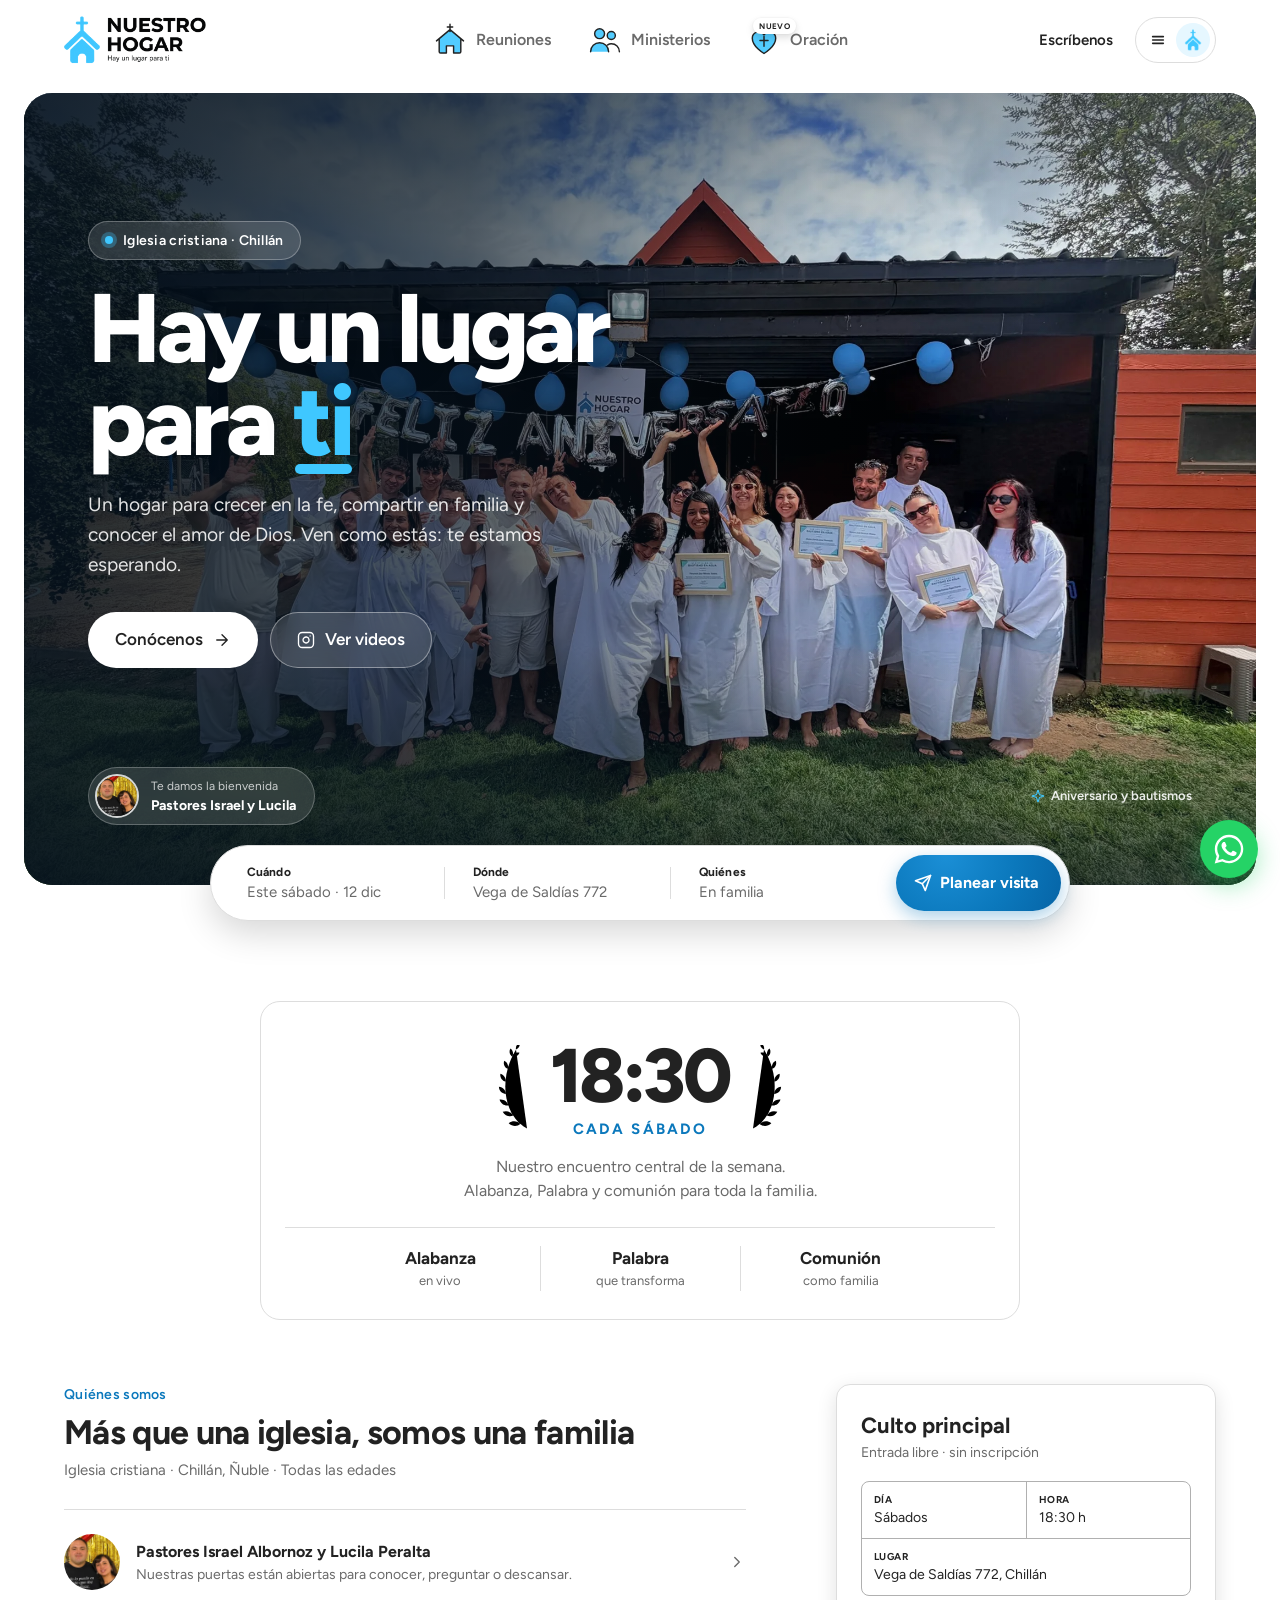
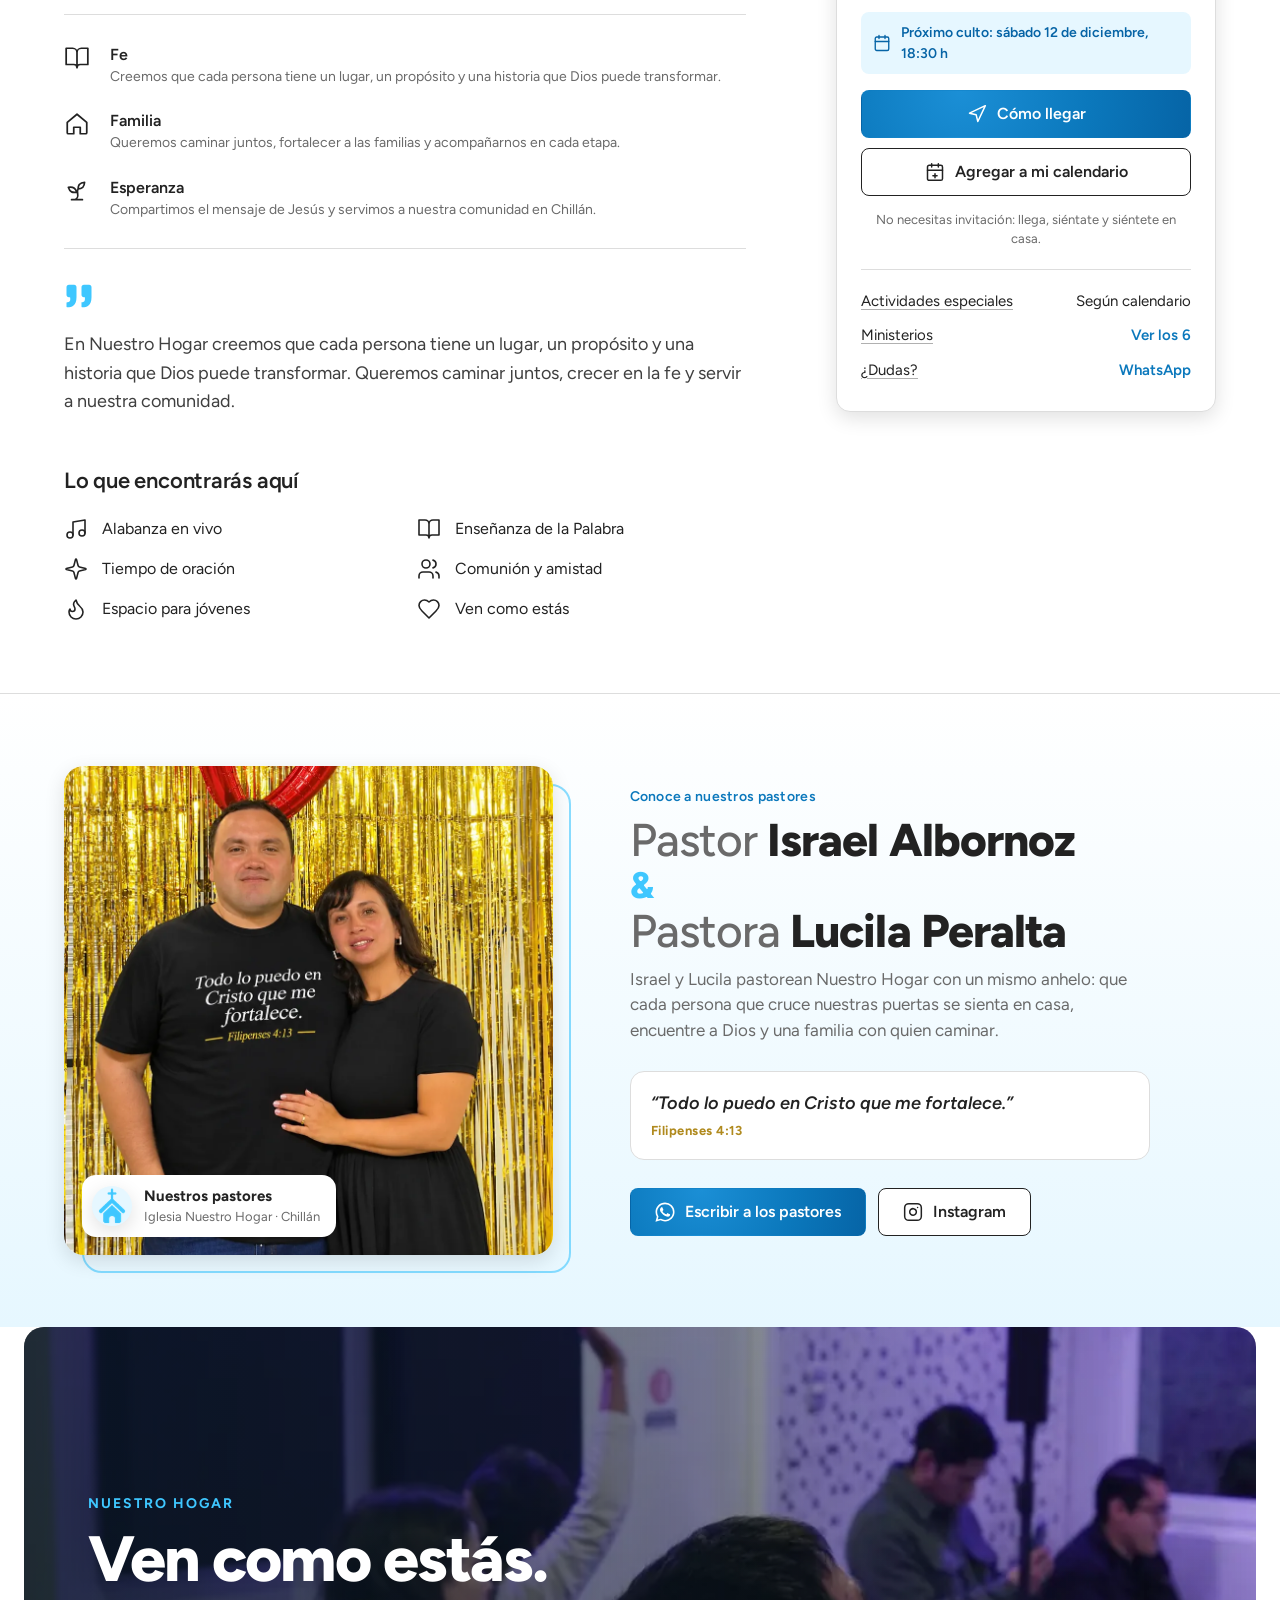
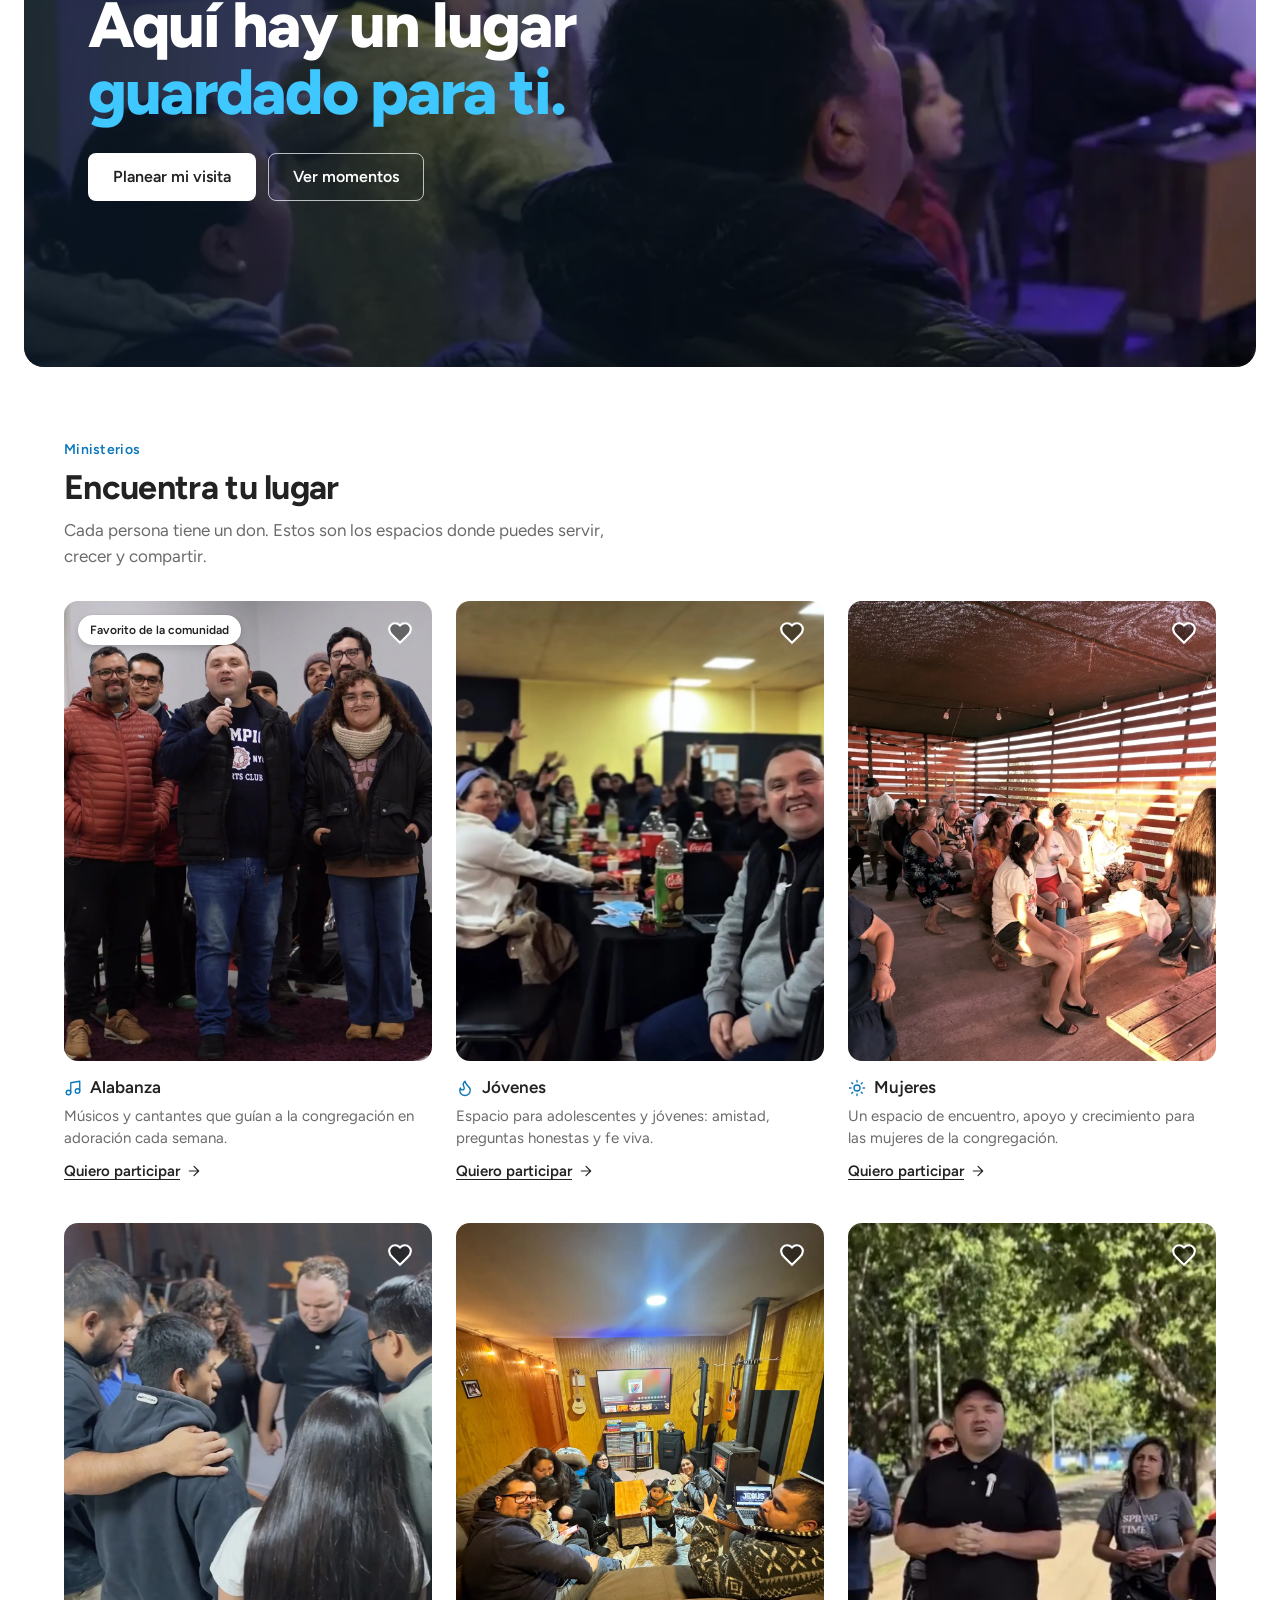
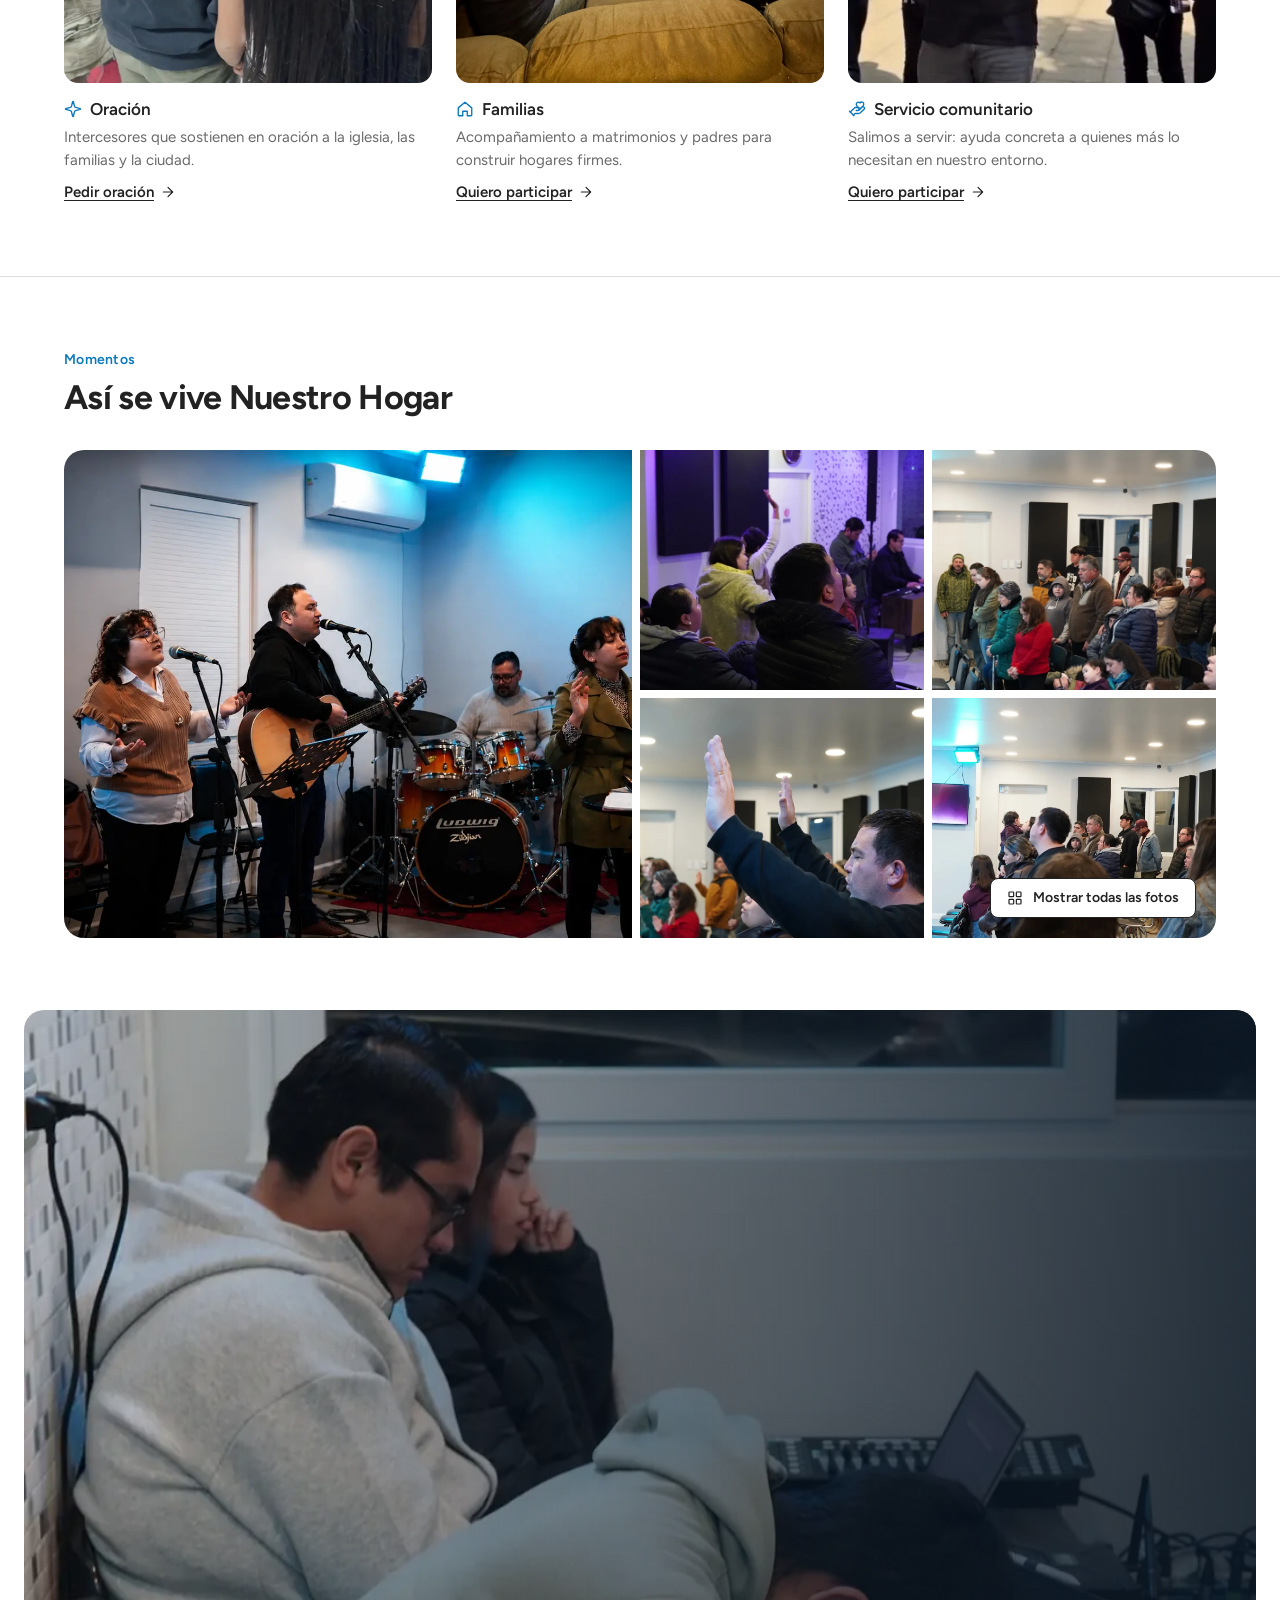
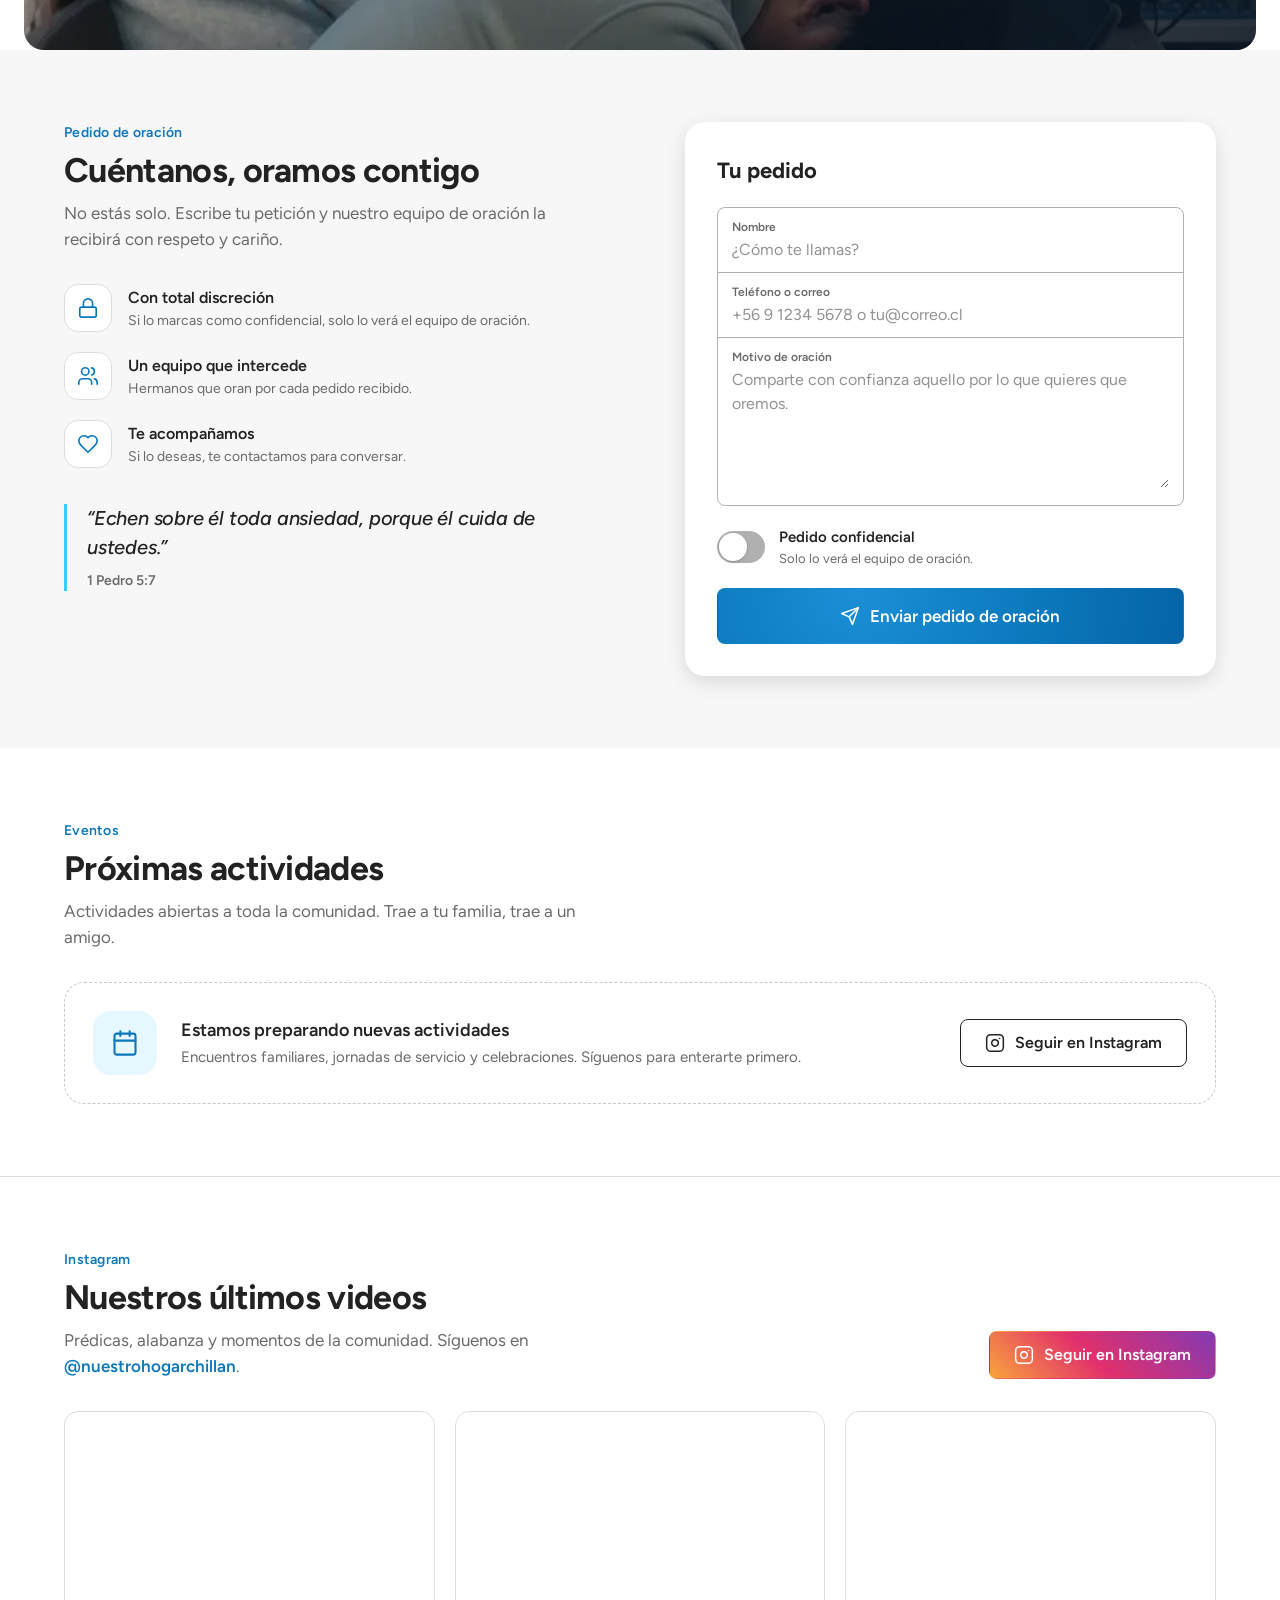
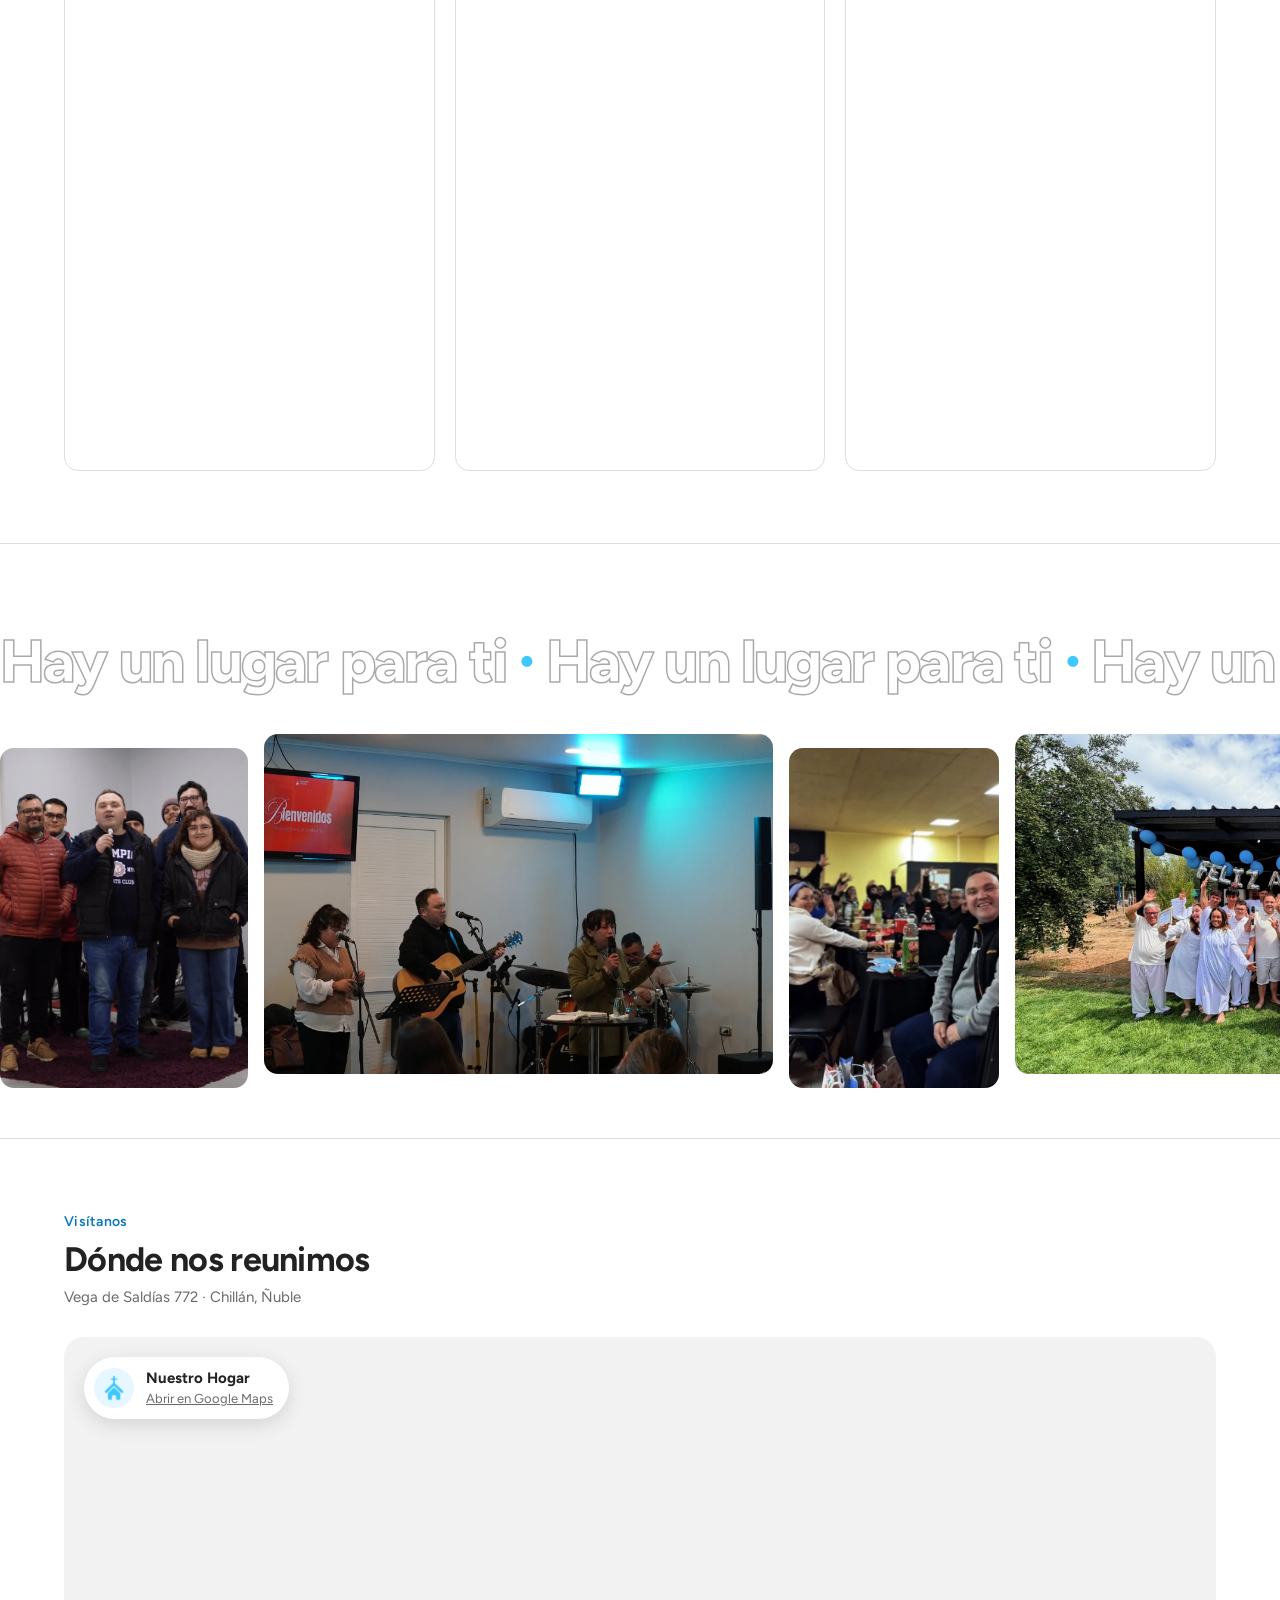
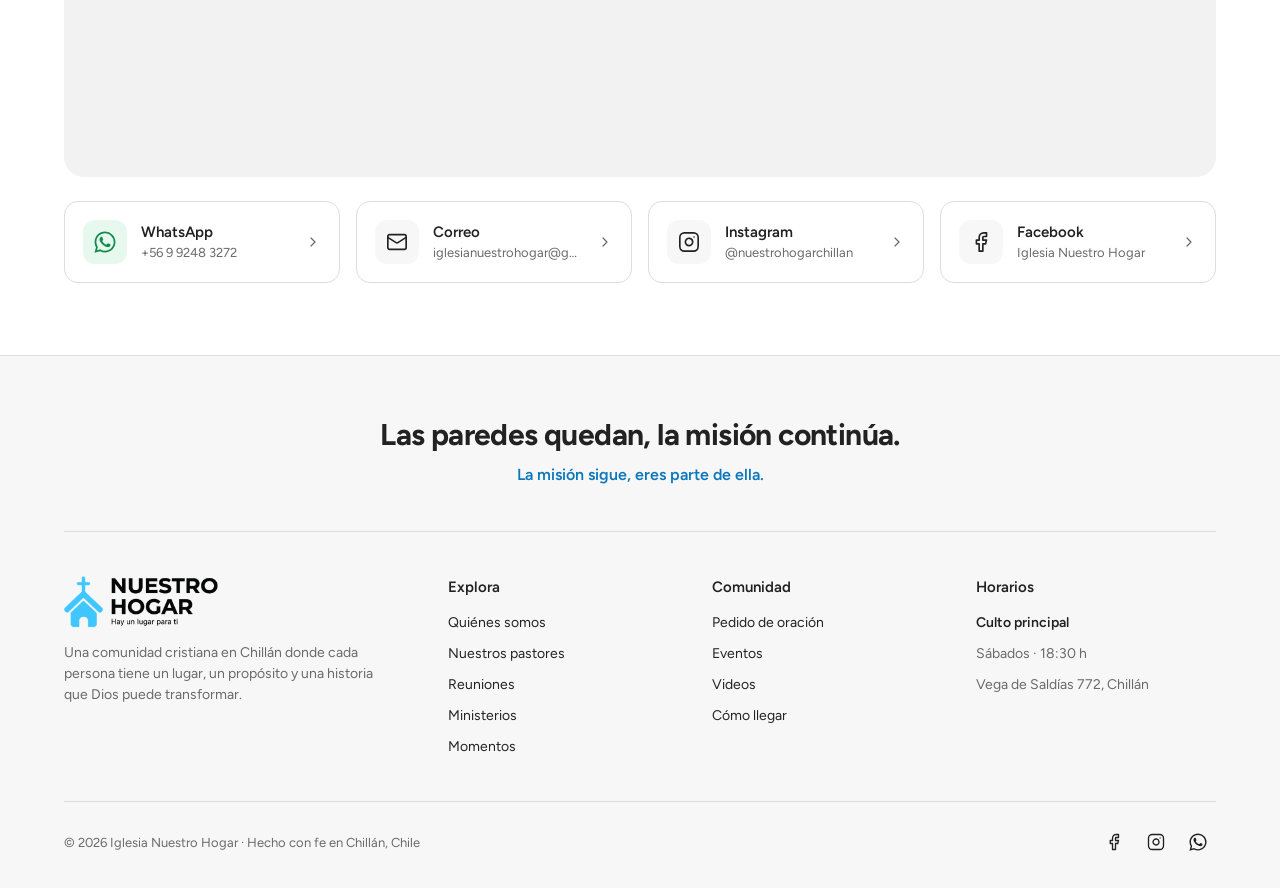
==== commit 87a47859: "Portada con una sola foto" ====
--- a/index.html
+++ b/index.html
@@ -26,8 +26,8 @@
   <link rel="preconnect" href="https://fonts.googleapis.com">
   <link rel="preconnect" href="https://fonts.gstatic.com" crossorigin>
   <link href="https://fonts.googleapis.com/css2?family=Figtree:ital,wght@0,400;0,500;0,600;0,700;0,800;1,500&display=swap" rel="stylesheet">
-  <link rel="preload" as="image" href="assets/web/hero-bautismo.webp">
-  <link rel="stylesheet" href="css/styles.css?v=6">
+  <link rel="preload" as="image" href="assets/web/portada-bautismo.webp">
+  <link rel="stylesheet" href="css/styles.css?v=7">
 
   <script type="application/ld+json">
   {
@@ -191,12 +191,9 @@
      ========================================================= -->
 <section id="inicio" class="hero2">
 
-  <!-- Portada a pantalla completa con fotos que cambian (para cambiar fotos, edita los <img> y su data-cap) -->
-  <div class="hero-stage slider" id="heroSlider" aria-roledescription="carrusel" aria-label="Fotos de Nuestro Hogar">
-    <img class="slide is-on" data-cap="Aniversario y bautismos" src="assets/web/hero-bautismo.webp" alt="Celebración de aniversario y bautismos de Iglesia Nuestro Hogar" width="2000" height="1125" fetchpriority="high" style="--pos:50% 40%">
-    <img class="slide" data-cap="Alabanza en vivo" src="assets/web/hero-banda.webp" alt="Equipo de alabanza de Nuestro Hogar" width="2000" height="1333" style="--pos:45% 45%">
-    <img class="slide" data-cap="Adoración" src="assets/web/hero-adoracion.webp" alt="Congregación adorando con las manos en alto" width="1080" height="1616" style="--pos:50% 35%">
-    <img class="slide" data-cap="Nuestra congregación" src="assets/web/hero-congregacion.webp" alt="Congregación de Nuestro Hogar reunida" width="2000" height="1333" style="--pos:50% 50%">
+  <!-- Portada a pantalla completa (una sola foto en alta calidad) -->
+  <div class="hero-stage">
+    <img class="slide is-on hero-single" src="assets/web/portada-bautismo.webp" alt="Celebración de aniversario y bautismos de Iglesia Nuestro Hogar" width="2560" height="1440" fetchpriority="high" style="--pos:55% 40%">
     <div class="hero-shade" aria-hidden="true"></div>
 
     <div class="wrap hero-copy">
@@ -218,13 +215,7 @@
         <span><small>Te damos la bienvenida</small><strong>Pastores Israel y Lucila</strong></span>
       </a>
       <div class="hero-nav">
-        <span class="hero-cap"><svg class="ic" aria-hidden="true"><use href="#i-sparkle"/></svg> <span id="slideCap">Aniversario y bautismos</span></span>
-        <div class="slide-dots" role="tablist" aria-label="Elegir foto">
-          <button type="button" role="tab" aria-selected="true" aria-label="Foto 1"></button>
-          <button type="button" role="tab" aria-selected="false" aria-label="Foto 2"></button>
-          <button type="button" role="tab" aria-selected="false" aria-label="Foto 3"></button>
-          <button type="button" role="tab" aria-selected="false" aria-label="Foto 4"></button>
-        </div>
+        <span class="hero-cap"><svg class="ic" aria-hidden="true"><use href="#i-sparkle"/></svg> Aniversario y bautismos</span>
       </div>
     </div>
   </div>
@@ -861,6 +852,6 @@
 
 <div class="toast" id="toast" role="status" aria-live="polite" hidden></div>
 
-<script src="js/script.js?v=6"></script>
+<script src="js/script.js?v=7"></script>
 </body>
 </html>
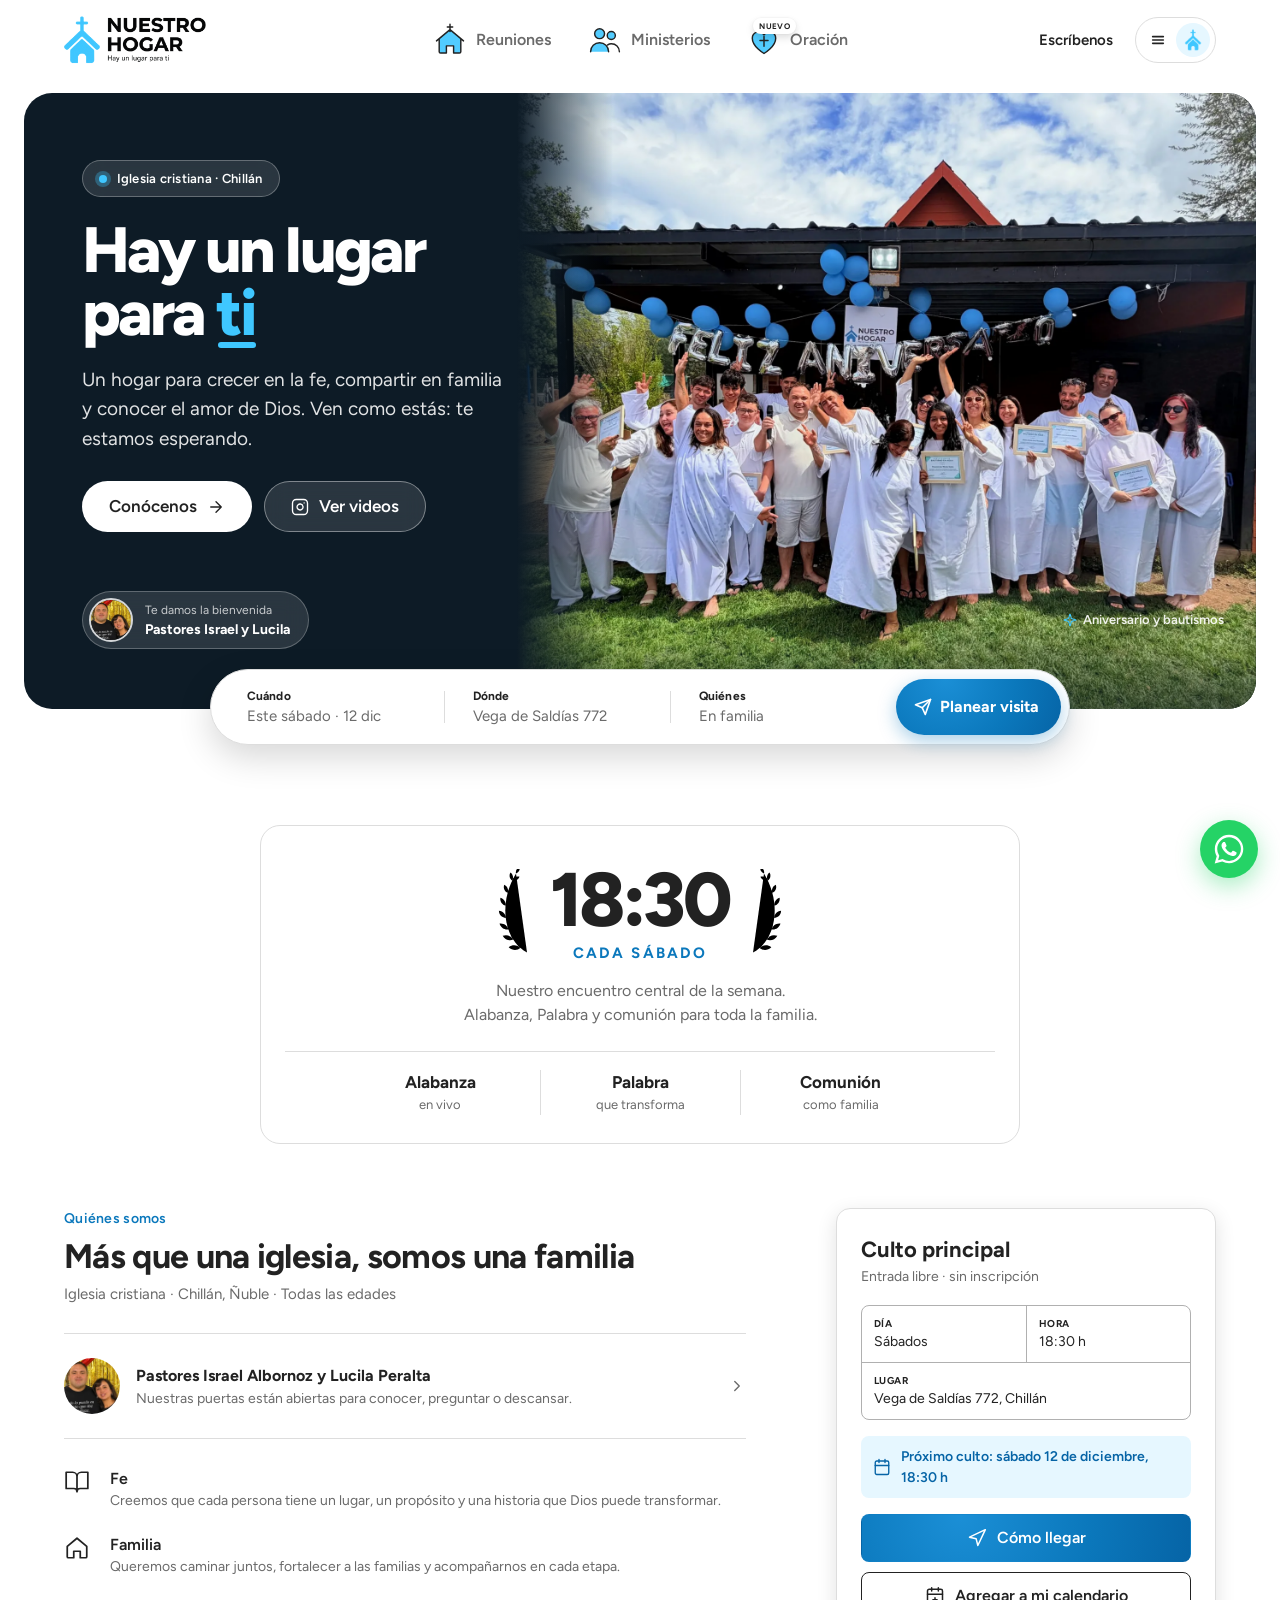
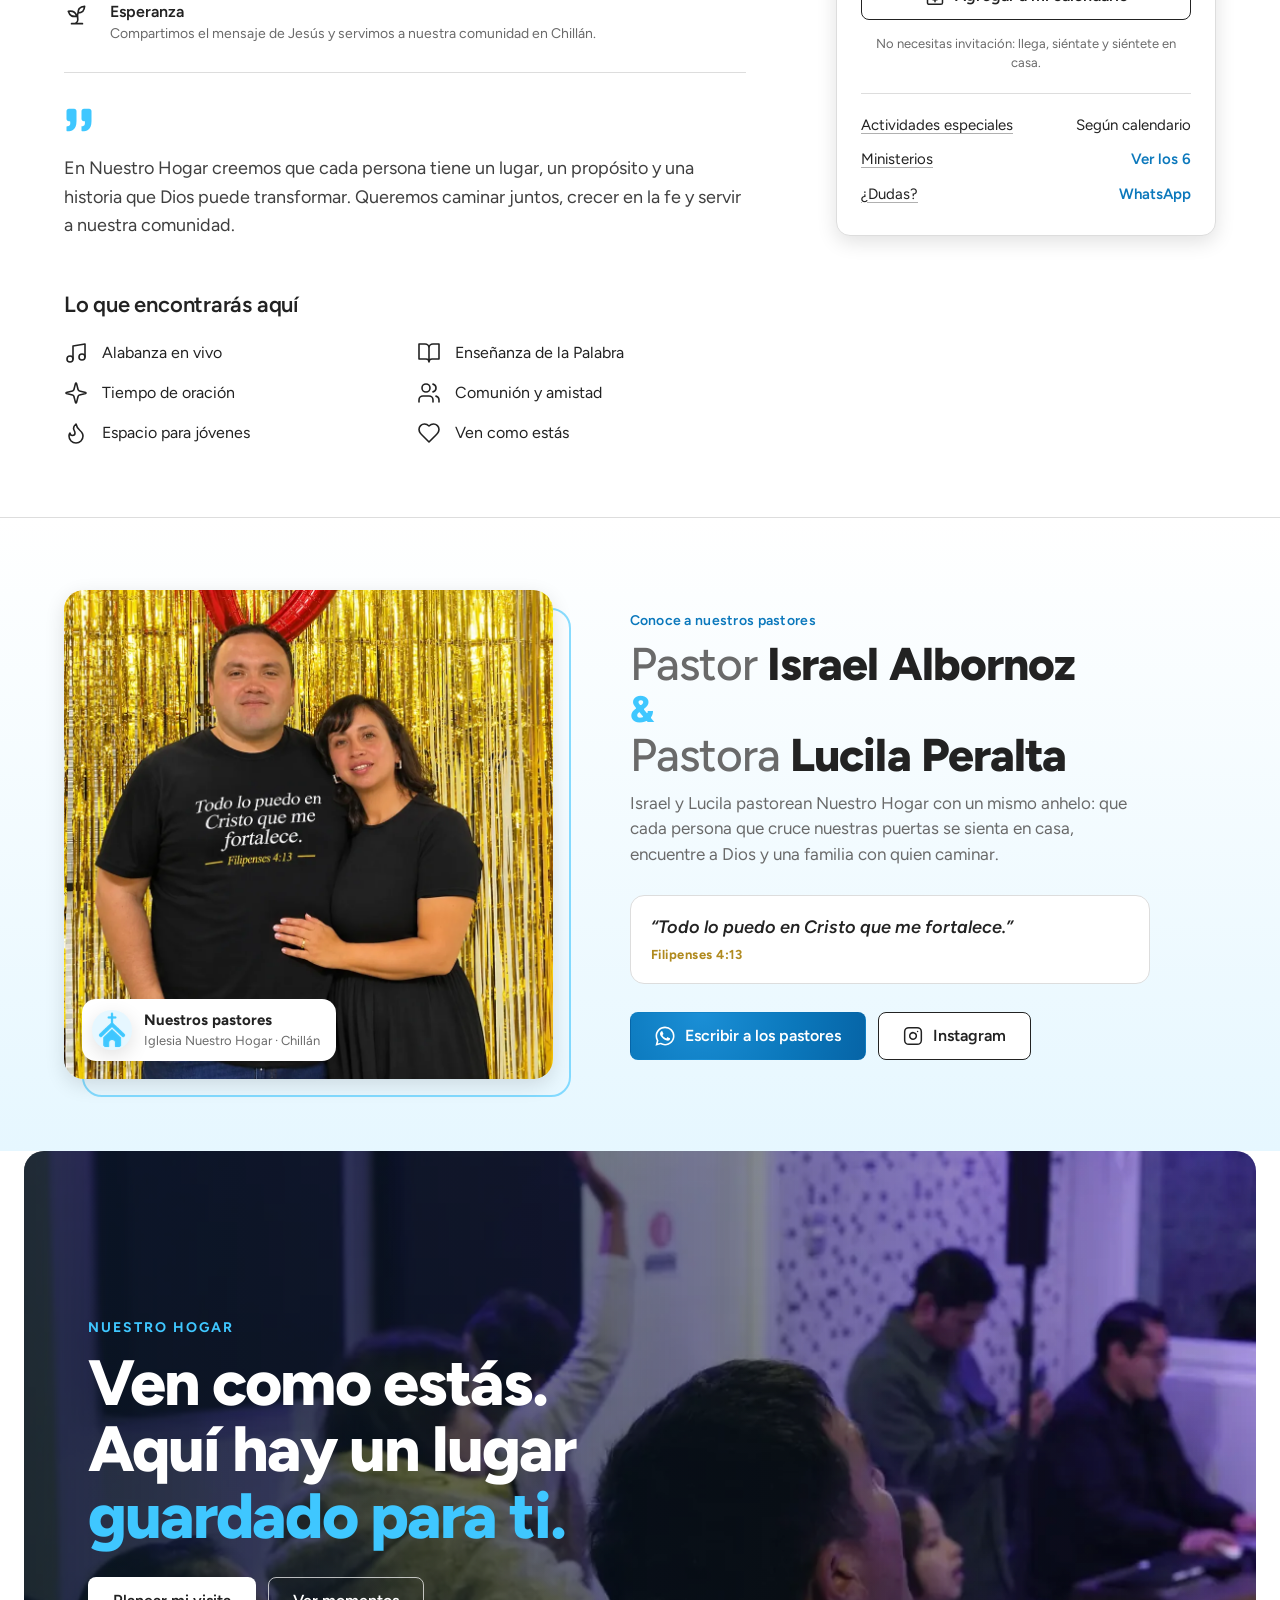
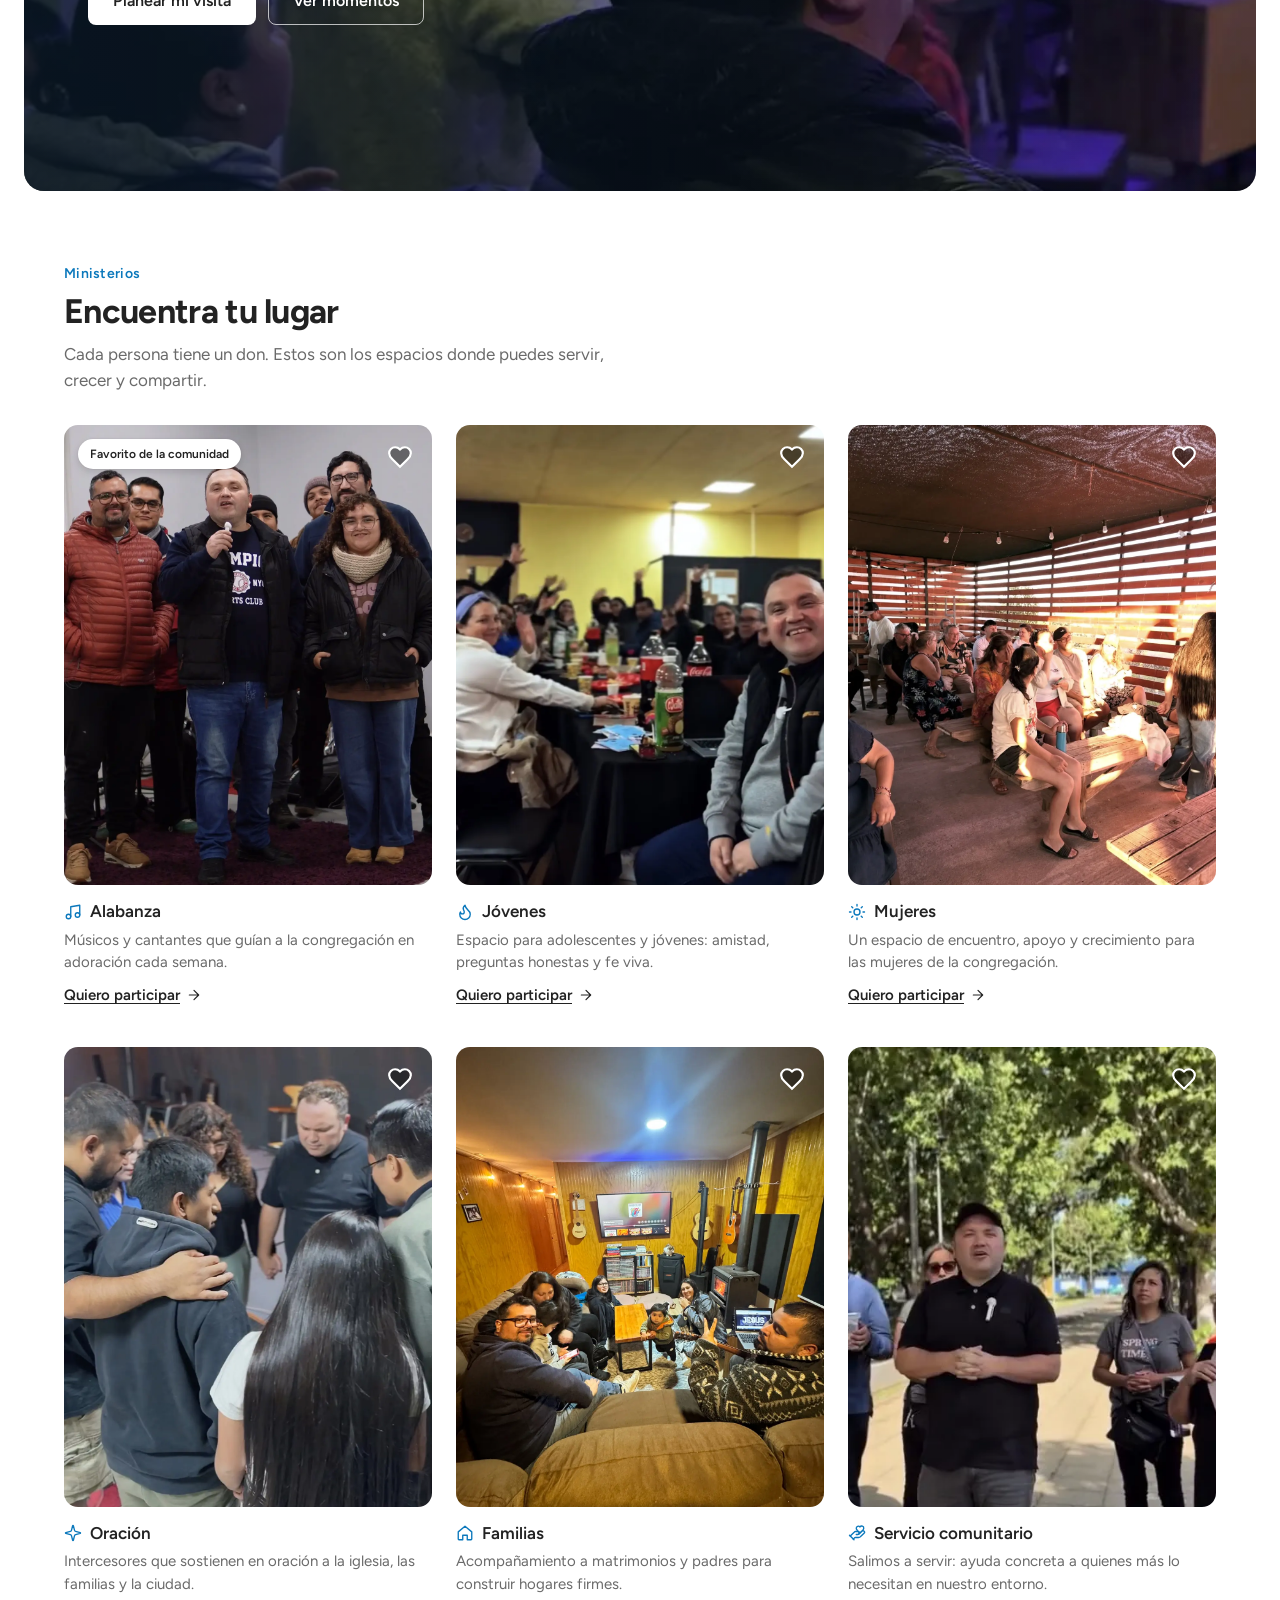
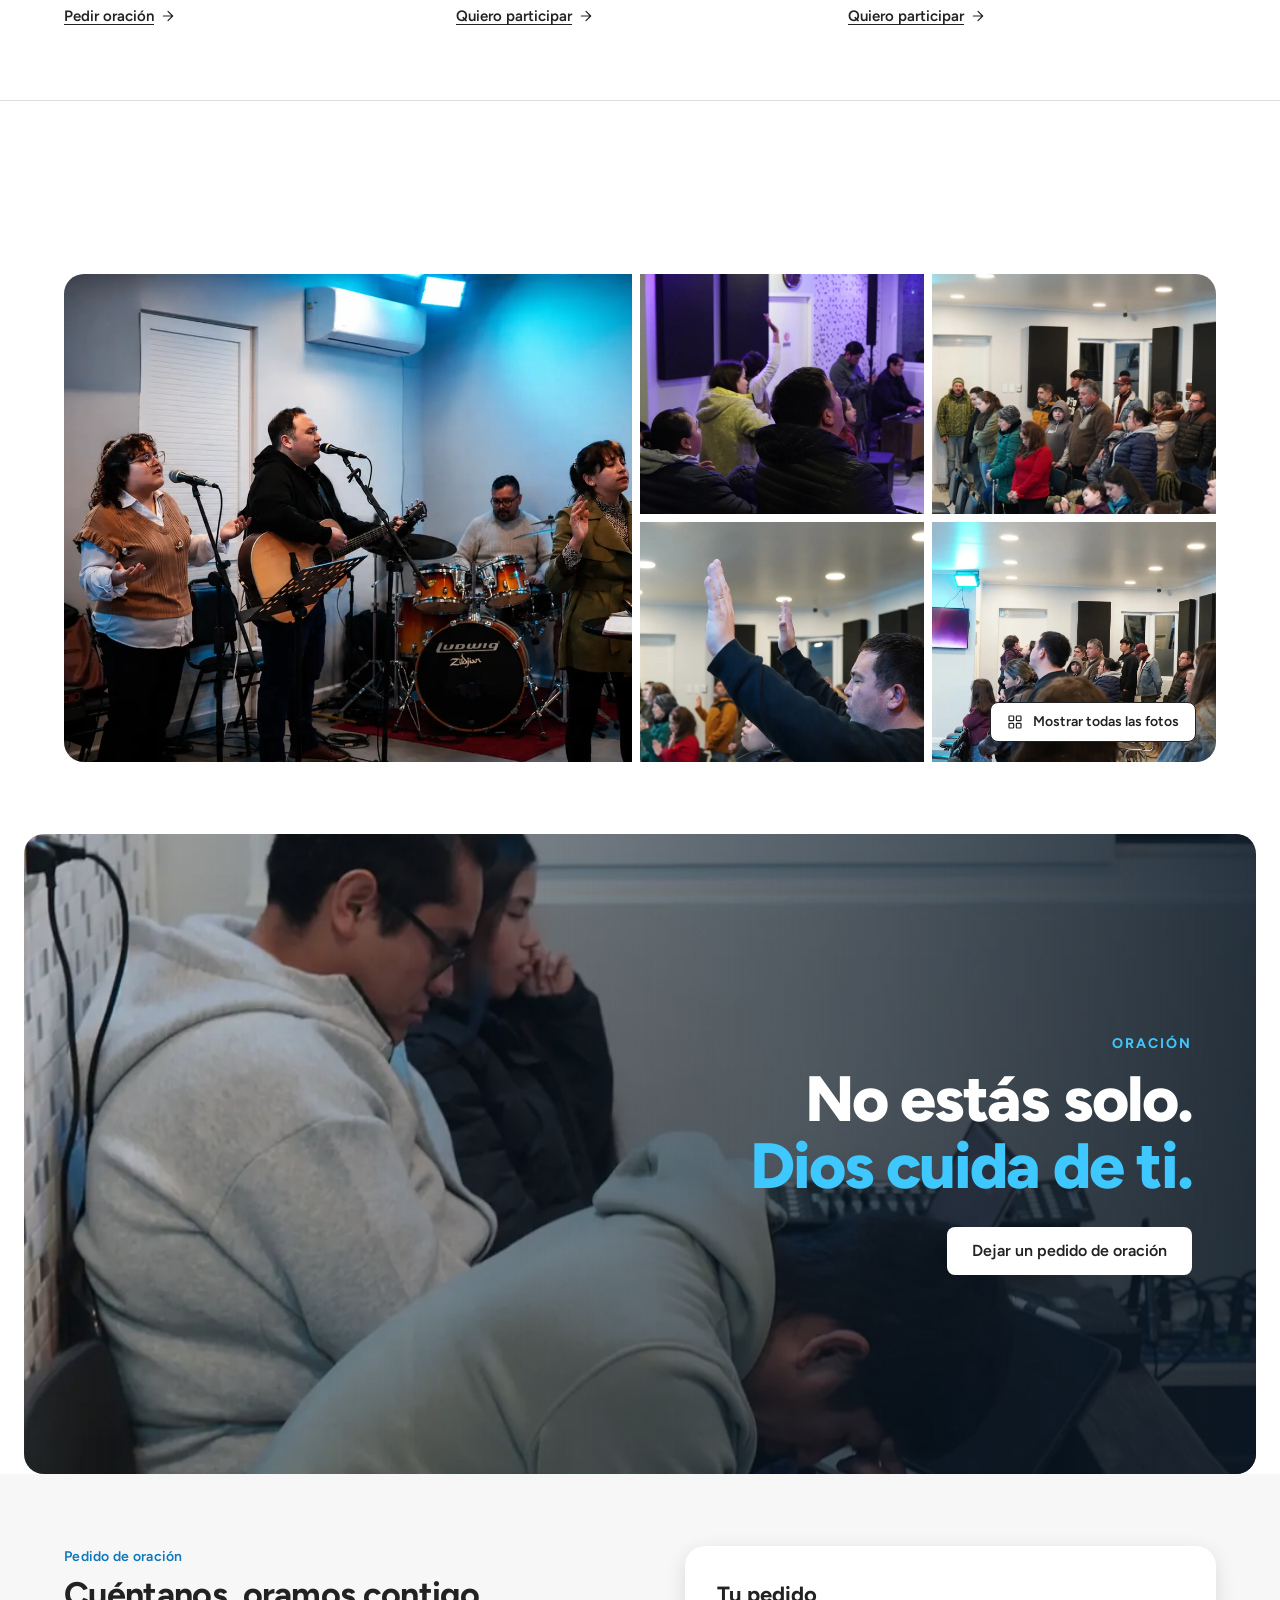
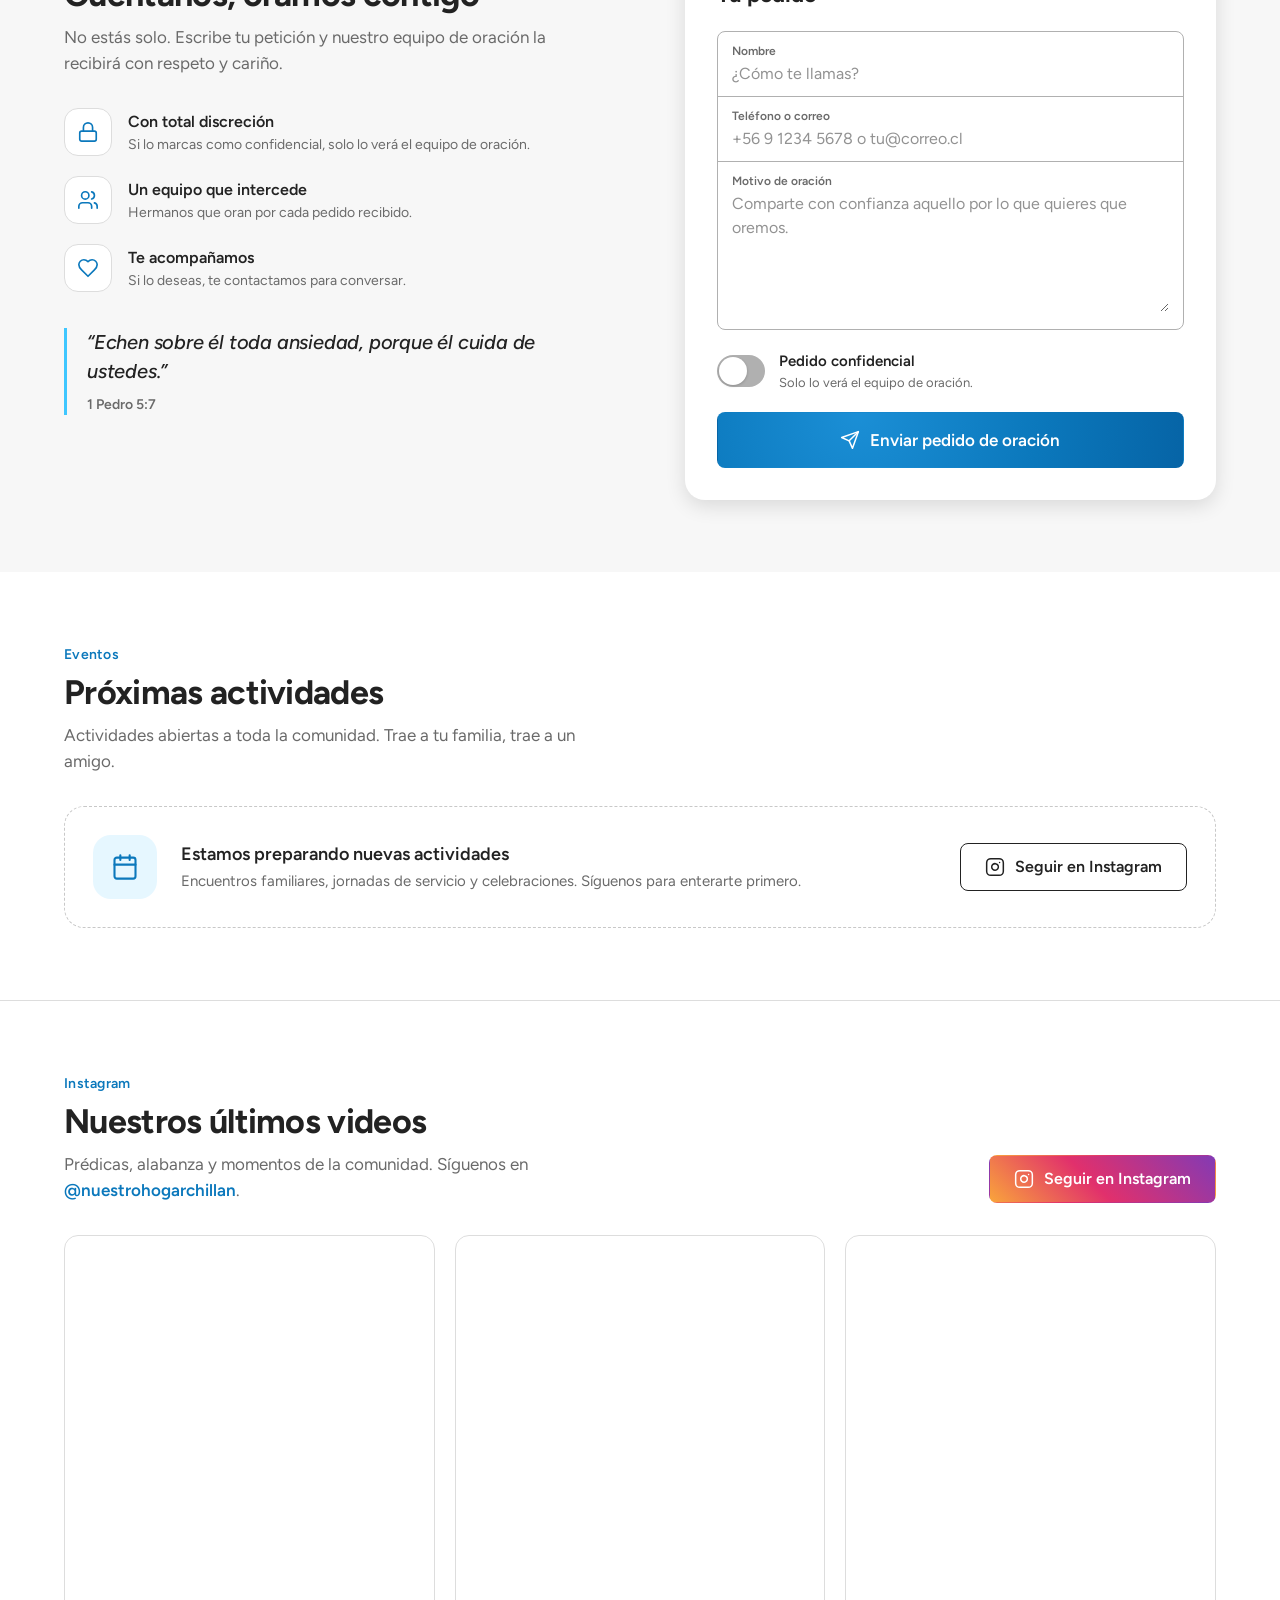
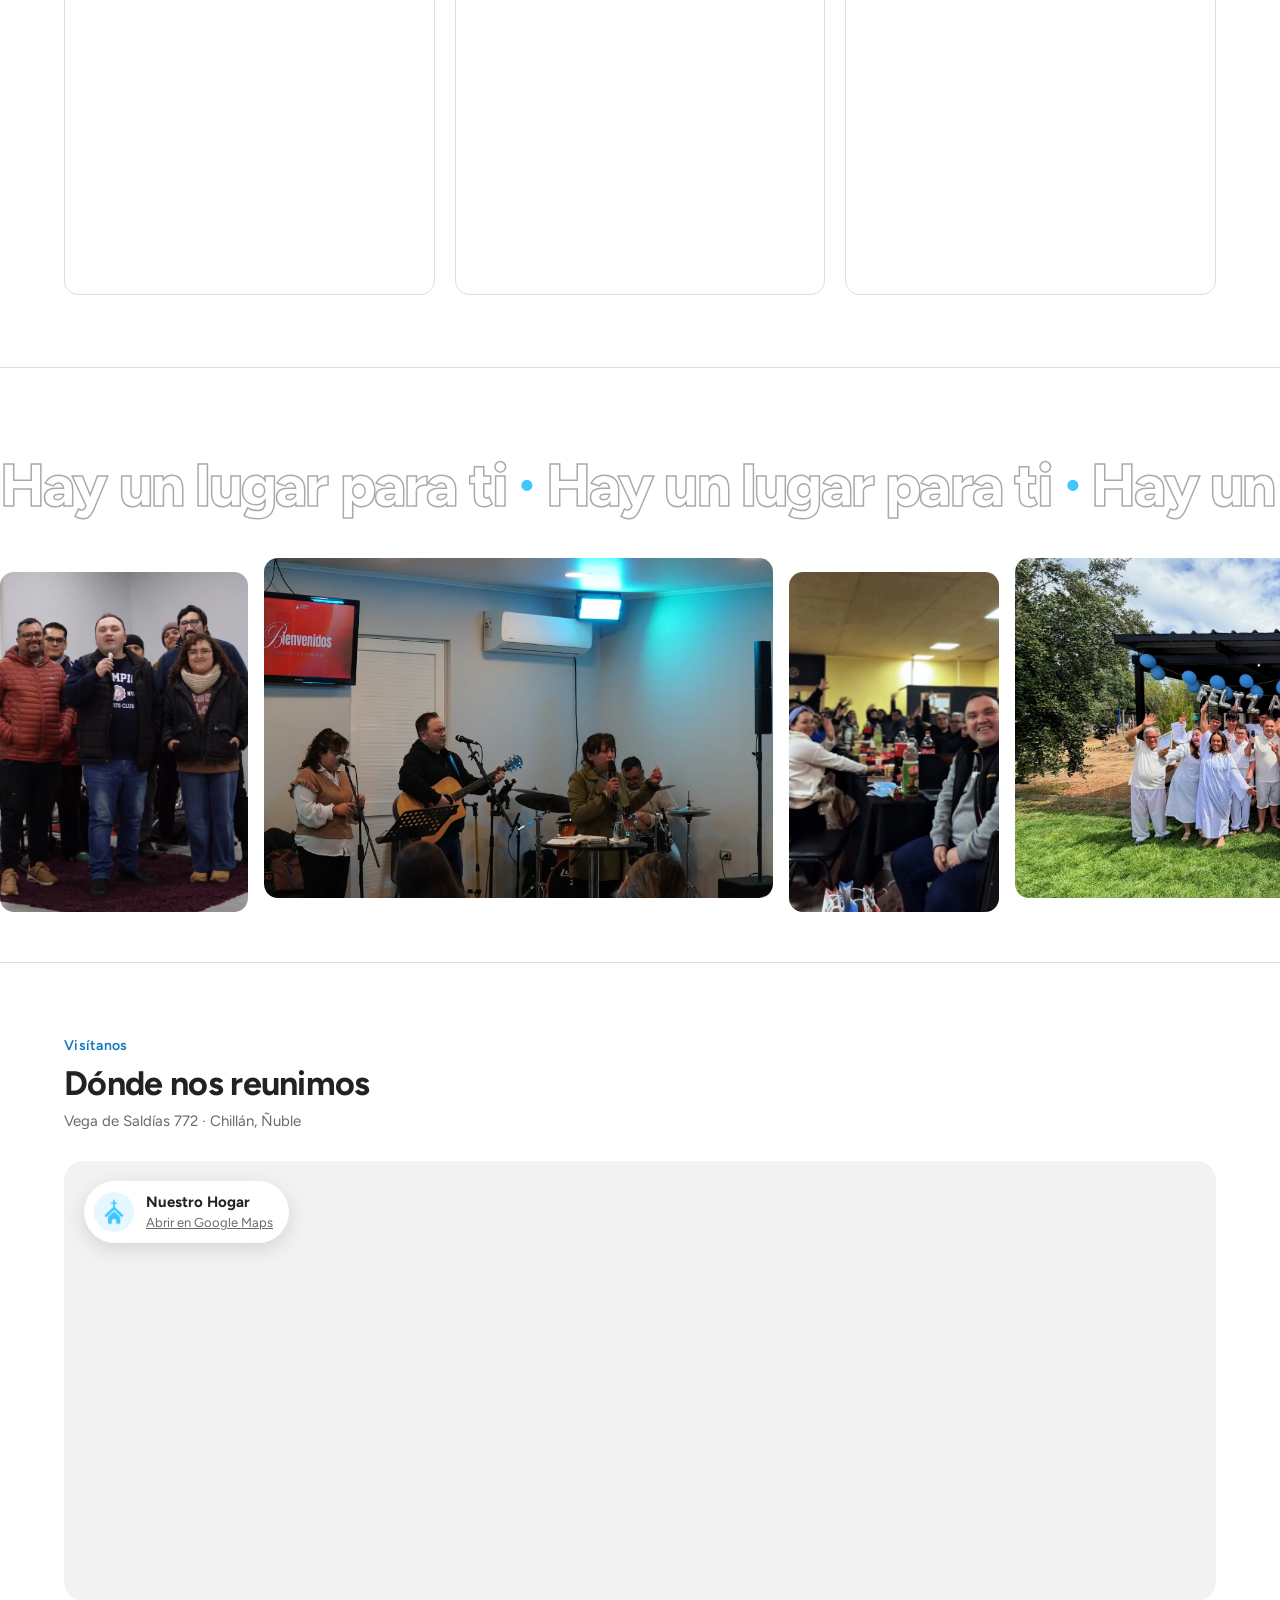
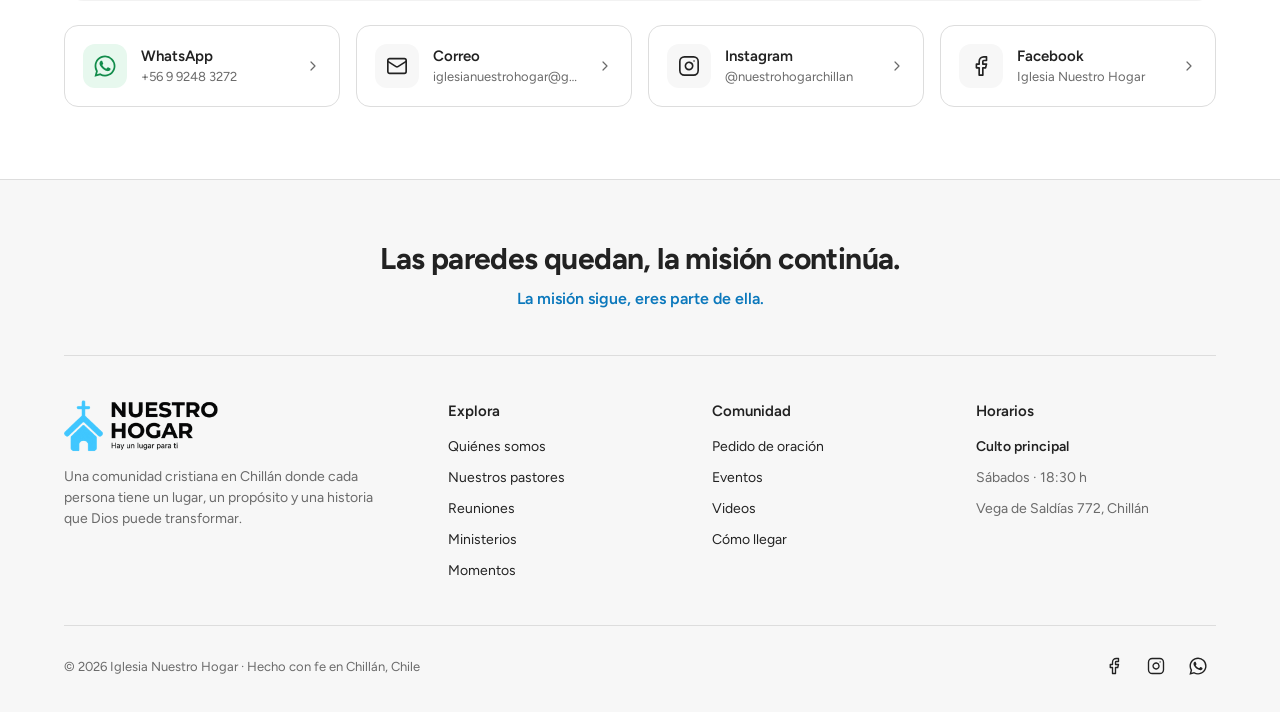
==== commit e47ef073: "Portada: foto sin texto encima, se ven todos los rostros" ====
--- a/index.html
+++ b/index.html
@@ -27,7 +27,7 @@
   <link rel="preconnect" href="https://fonts.gstatic.com" crossorigin>
   <link href="https://fonts.googleapis.com/css2?family=Figtree:ital,wght@0,400;0,500;0,600;0,700;0,800;1,500&display=swap" rel="stylesheet">
   <link rel="preload" as="image" href="assets/web/portada-bautismo.webp">
-  <link rel="stylesheet" href="css/styles.css?v=7">
+  <link rel="stylesheet" href="css/styles.css?v=8">
 
   <script type="application/ld+json">
   {
@@ -193,8 +193,11 @@
 
   <!-- Portada a pantalla completa (una sola foto en alta calidad) -->
   <div class="hero-stage">
-    <img class="slide is-on hero-single" src="assets/web/portada-bautismo.webp" alt="Celebración de aniversario y bautismos de Iglesia Nuestro Hogar" width="2560" height="1440" fetchpriority="high" style="--pos:55% 40%">
-    <div class="hero-shade" aria-hidden="true"></div>
+    <!-- La foto va en su propio espacio para que el texto no tape los rostros -->
+    <div class="hero-media">
+      <img class="hero-photo-img" src="assets/web/portada-bautismo.webp" alt="Celebración de aniversario y bautismos de Iglesia Nuestro Hogar" width="2560" height="1440" fetchpriority="high">
+      <div class="hero-shade" aria-hidden="true"></div>
+    </div>
 
     <div class="wrap hero-copy">
       <p class="hero-chip reveal"><span class="dot" aria-hidden="true"></span> Iglesia cristiana · Chillán</p>
--- a/css/styles.css
+++ b/css/styles.css
@@ -618,41 +618,42 @@
    PORTADA (hero a pantalla completa)
    ============================================================= */
 .hero2 { padding: 12px 0 8px; }
+
+/* Móvil y tablet (base): foto completa arriba, texto debajo → ningún rostro queda tapado */
 .hero-stage {
   position: relative; overflow: hidden; isolation: isolate;
-  margin: 0 clamp(12px, 2vw, 24px); border-radius: 28px;
-  height: clamp(580px, calc(100svh - var(--nav-h) - 28px), 880px);
-  display: flex; flex-direction: column; justify-content: center;
+  margin: 0 clamp(10px, 2vw, 24px); border-radius: 22px;
+  display: flex; flex-direction: column;
   background: #0d1b26; color: #fff;
 }
-.hero-stage .slide {
-  position: absolute; inset: 0; width: 100%; height: 100%; z-index: -2;
-  object-fit: cover; object-position: var(--pos, 50% 50%);
-  opacity: 0; transform: scale(1.1);
-  transition: opacity 1.4s ease, transform 9s cubic-bezier(.2,.6,.2,1);
-}
-.hero-stage .slide.is-on { opacity: 1; transform: scale(1); }
+.hero-media {
+  position: relative; overflow: hidden;
+  aspect-ratio: 5 / 4; max-height: 56svh;
+}
+.hero-photo-img {
+  position: absolute; inset: 0; width: 100%; height: 100%;
+  object-fit: cover; object-position: 50% 55%;
+  animation: heroZoom 16s cubic-bezier(.2,.6,.2,1) both;
+}
+@keyframes heroZoom { from { transform: scale(1.06); } to { transform: scale(1); } }
 .hero-shade {
-  position: absolute; inset: 0; z-index: -1; pointer-events: none;
-  background:
-    linear-gradient(90deg, rgba(6,18,30,.88) 0%, rgba(6,18,30,.68) 36%, rgba(6,18,30,.18) 64%, rgba(6,18,30,0) 85%),
-    linear-gradient(0deg, rgba(6,18,30,.7) 0%, rgba(6,18,30,0) 30%),
-    linear-gradient(180deg, rgba(6,18,30,.35) 0%, rgba(6,18,30,0) 18%);
-}
-.hero-copy { position: relative; z-index: 2; padding-bottom: 90px; }
+  position: absolute; inset: 0; pointer-events: none;
+  /* solo funde el pasto (parte baja) con el fondo; los rostros quedan limpios */
+  background: linear-gradient(0deg, #0d1b26 0%, rgba(13,27,38,.55) 9%, rgba(13,27,38,0) 22%);
+}
+.hero-copy { position: relative; z-index: 2; padding-top: 8px; padding-bottom: 8px; }
 .hero-chip {
   display: inline-flex; align-items: center; gap: 10px;
   padding: 8px 16px; border-radius: var(--r-full);
   background: rgba(255,255,255,.12); border: 1px solid rgba(255,255,255,.28);
   backdrop-filter: blur(10px); -webkit-backdrop-filter: blur(10px);
-  font-size: 14px; font-weight: 600; letter-spacing: .02em;
+  font-size: 13px; font-weight: 600; letter-spacing: .02em;
 }
 .hero-chip .dot { width: 8px; height: 8px; border-radius: 50%; background: var(--sky); box-shadow: 0 0 0 4px rgba(63,199,255,.3); animation: pulse 2.4s infinite; }
 .hero-h1 {
-  margin-top: 22px; max-width: 760px;
-  font-size: clamp(50px, 7.6vw, 108px); font-weight: 800;
-  line-height: .96; letter-spacing: -.045em;
-  text-shadow: 0 2px 30px rgba(0,0,0,.25);
+  margin-top: 18px; max-width: 760px;
+  font-size: clamp(44px, 11vw, 72px); font-weight: 800;
+  line-height: .98; letter-spacing: -.045em;
 }
 .hero-h1 span { color: var(--sky); position: relative; display: inline-block; }
 .hero-h1 span::after {
@@ -661,9 +662,9 @@
   animation: draw 1.1s .9s var(--ease) both;
 }
 @keyframes draw { from { transform: scaleX(0); } }
-.hero-lede { margin-top: 22px; max-width: 500px; font-size: clamp(17px, 1.5vw, 20px); line-height: 1.55; color: rgba(255,255,255,.88); }
-.hero-ctas { display: flex; flex-wrap: wrap; gap: 12px; margin-top: 32px; }
-.hero-ctas .btn { border-radius: var(--r-full); padding: 14px 26px; }
+.hero-lede { margin-top: 16px; max-width: 520px; font-size: clamp(16px, 1.5vw, 19px); line-height: 1.55; color: rgba(255,255,255,.88); }
+.hero-ctas { display: flex; flex-wrap: wrap; gap: 12px; margin-top: 22px; }
+.hero-ctas .btn { border-radius: var(--r-full); padding: 12px 22px; min-height: 48px; }
 .hero-ctas .ic { width: 18px; height: 18px; }
 .btn-glass {
   color: #fff; background: rgba(255,255,255,.12); border-color: rgba(255,255,255,.4);
@@ -672,53 +673,72 @@
 .btn-glass:hover { background: rgba(255,255,255,.22); }
 
 .hero-foot {
-  position: absolute; left: 0; right: 0; bottom: 60px; z-index: 2;
+  position: relative; z-index: 2;
   display: flex; align-items: center; justify-content: space-between; gap: 16px;
+  padding-top: 22px; padding-bottom: 72px; /* espacio para el planificador */
 }
 .hero-pastors {
   display: inline-flex; align-items: center; gap: 12px; text-decoration: none; color: #fff;
   padding: 6px 18px 6px 6px; border-radius: var(--r-full);
   background: rgba(255,255,255,.12); border: 1px solid rgba(255,255,255,.25);
   backdrop-filter: blur(12px); -webkit-backdrop-filter: blur(12px);
-  transition: background .2s;
+  transition: background .2s; white-space: nowrap;
 }
 .hero-pastors:hover { background: rgba(255,255,255,.22); }
-.hero-pastors img { width: 44px; height: 44px; border-radius: 50%; object-fit: cover; border: 2px solid rgba(255,255,255,.8); }
-.hero-pastors small { display: block; font-size: 12px; color: rgba(255,255,255,.75); }
-.hero-pastors strong { display: block; font-size: 14px; font-weight: 700; }
+.hero-pastors img { width: 40px; height: 40px; border-radius: 50%; object-fit: cover; border: 2px solid rgba(255,255,255,.8); }
+.hero-pastors small { display: block; font-size: 11px; color: rgba(255,255,255,.75); }
+.hero-pastors strong { display: block; font-size: 13px; font-weight: 700; }
 .hero-nav { display: flex; align-items: center; gap: 14px; }
-.hero-cap { display: inline-flex; align-items: center; gap: 6px; font-size: 13px; font-weight: 600; color: rgba(255,255,255,.9); }
+.hero-cap { display: none; align-items: center; gap: 6px; font-size: 13px; font-weight: 600; color: rgba(255,255,255,.9); }
 .hero-cap .ic { width: 14px; height: 14px; color: var(--sky); }
-.hero-nav .slide-dots { position: static; transform: none; }
-
-.hero-planner-wrap { position: relative; z-index: 5; margin-top: -40px; }
+
+.hero-planner-wrap { position: relative; z-index: 5; margin-top: -44px; }
 .hero-planner-wrap .planner { margin-top: 0; box-shadow: 0 12px 34px rgba(0,0,0,.16); }
 
-@media (max-width: 960px) {
-  .hero-copy { padding-bottom: 120px; }
-}
-@media (max-width: 760px) {
-  .hero2 { padding-top: 8px; }
+/* Tablet: foto más panorámica */
+@media (min-width: 640px) {
+  .hero-media { aspect-ratio: 16 / 10; max-height: 54svh; }
+  .hero-stage { border-radius: 28px; }
+  .hero-copy { padding-top: 4px; }
+}
+
+/* Escritorio: texto a la izquierda, foto a la derecha (sin superponerse) */
+@media (min-width: 1200px) {
   .hero-stage {
-    height: clamp(560px, calc(100svh - var(--nav-h) - 60px), 760px);
-    justify-content: flex-end; border-radius: 22px; margin: 0 10px;
+    display: block;
+    /* altura limitada para que la foto mantenga una proporción en la que caben todos */
+    height: clamp(600px, min(calc(100svh - var(--nav-h) - 28px), calc((100vw - 48px) * .5)), 860px);
   }
+  .hero-media {
+    position: absolute; top: 0; bottom: 0; right: 0; left: 40%;
+    aspect-ratio: auto; max-height: none;
+  }
+  .hero-photo-img { object-position: 50% 50%; }
   .hero-shade {
     background:
-      linear-gradient(0deg, rgba(6,18,30,.92) 0%, rgba(6,18,30,.7) 38%, rgba(6,18,30,.15) 70%, rgba(6,18,30,.3) 100%);
+      linear-gradient(90deg, #0d1b26 0%, rgba(13,27,38,.6) 5%, rgba(13,27,38,0) 13%),
+      linear-gradient(0deg, rgba(13,27,38,.55) 0%, rgba(13,27,38,0) 14%);
   }
-  .hero-copy { padding-bottom: 150px; }
-  .hero-h1 { font-size: clamp(46px, 13vw, 64px); }
-  .hero-lede { font-size: 16px; margin-top: 16px; }
-  .hero-ctas { margin-top: 22px; }
-  .hero-ctas .btn { padding: 12px 20px; min-height: 48px; font-size: 15px; }
-  .hero-foot { bottom: 64px; }
-  .hero-cap { display: none; }
-  .hero-pastors { padding-right: 14px; white-space: nowrap; }
-  .hero-pastors strong { font-size: 13px; }
-  .hero-pastors small { font-size: 11px; }
-  .hero-pastors img { width: 36px; height: 36px; }
-  .hero-planner-wrap { margin-top: -44px; }
+  .hero-copy {
+    position: absolute; top: 0; bottom: 0; left: 0; width: 42%;
+    max-width: none; margin: 0;
+    padding: 0 32px 110px clamp(40px, 4.5vw, 96px);
+    display: flex; flex-direction: column; justify-content: center; align-items: flex-start;
+  }
+  .hero-h1 { font-size: clamp(54px, 5vw, 96px); margin-top: 22px; }
+  .hero-lede { margin-top: 20px; max-width: 480px; }
+  .hero-ctas { margin-top: 28px; }
+  .hero-ctas .btn { padding: 14px 26px; }
+  .hero-foot {
+    position: absolute; left: 0; right: 0; bottom: 60px;
+    max-width: none; margin: 0;
+    padding: 0 clamp(24px, 2.5vw, 40px) 0 clamp(40px, 4.5vw, 96px);
+  }
+  .hero-pastors img { width: 44px; height: 44px; }
+  .hero-pastors small { font-size: 12px; }
+  .hero-pastors strong { font-size: 14px; }
+  .hero-cap { display: inline-flex; }
+  .hero-planner-wrap { margin-top: -40px; }
 }
 
 /* ---------- Pastores ---------- */
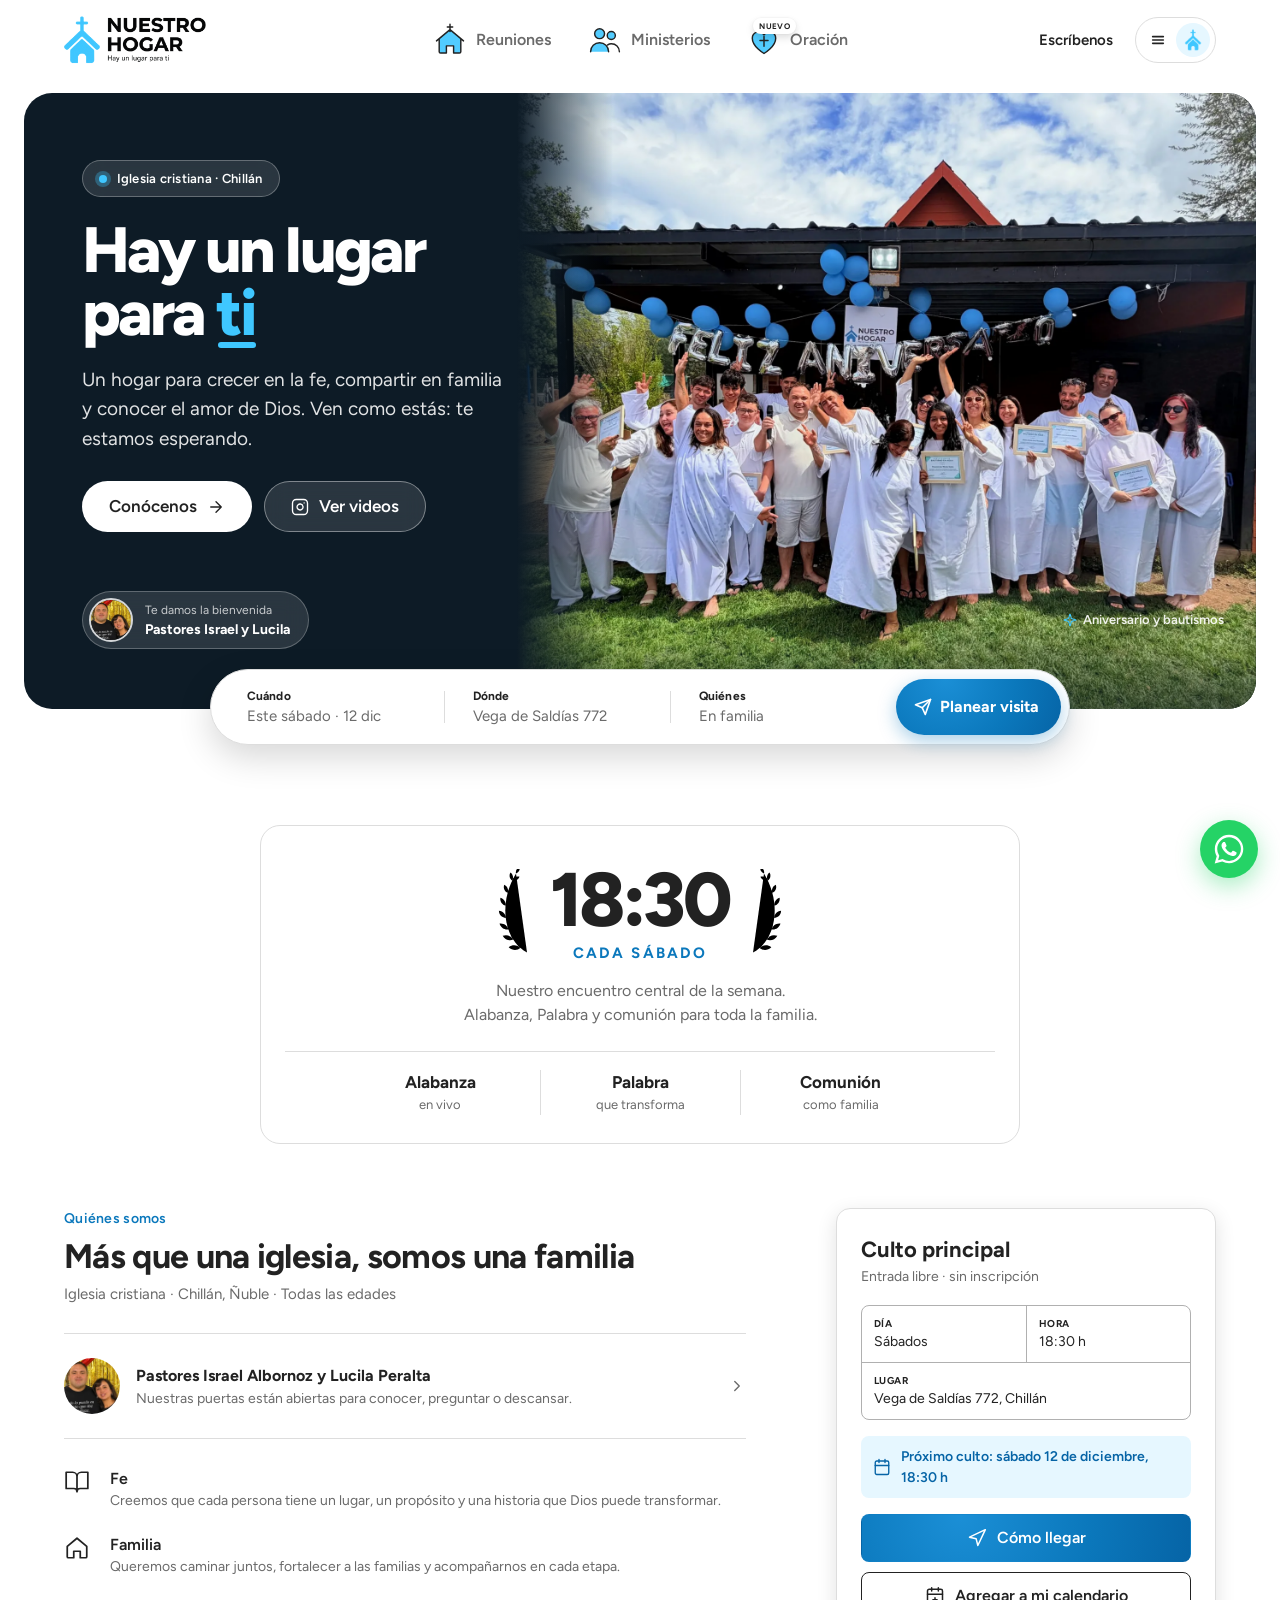
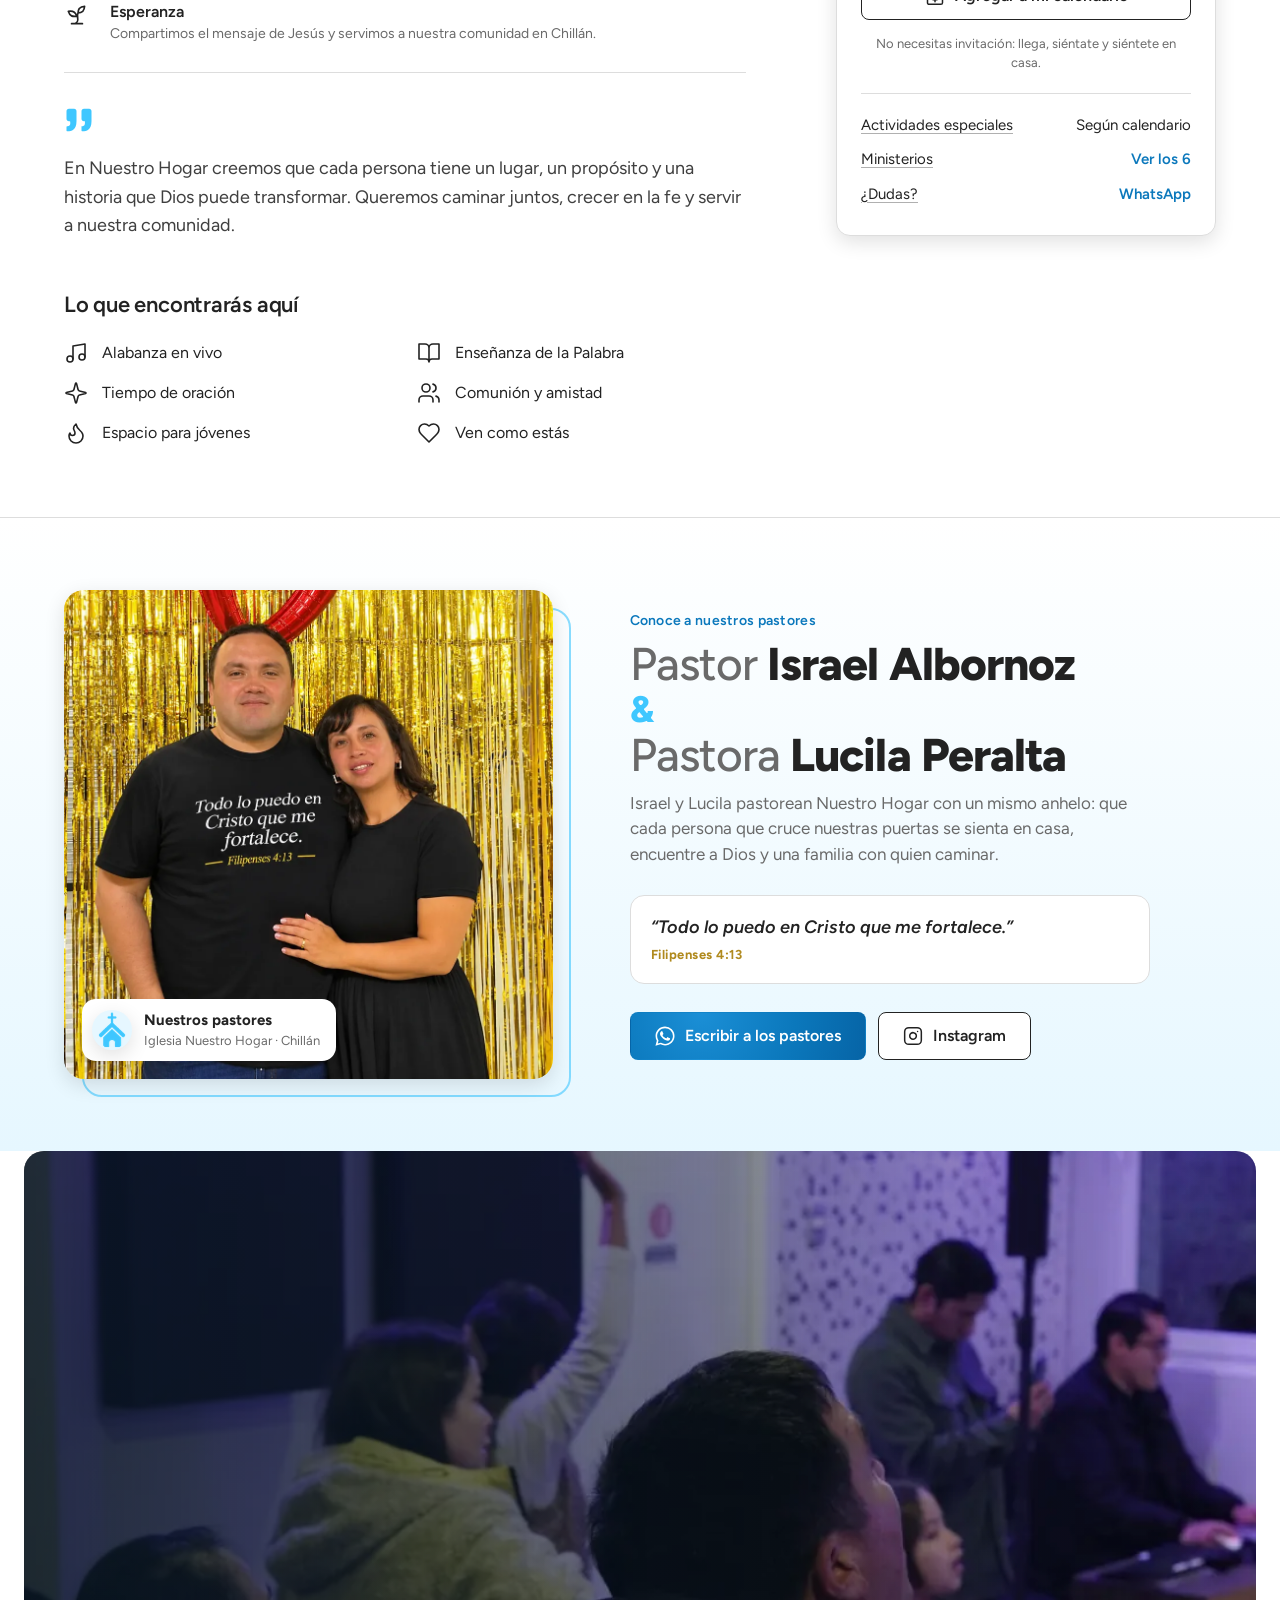
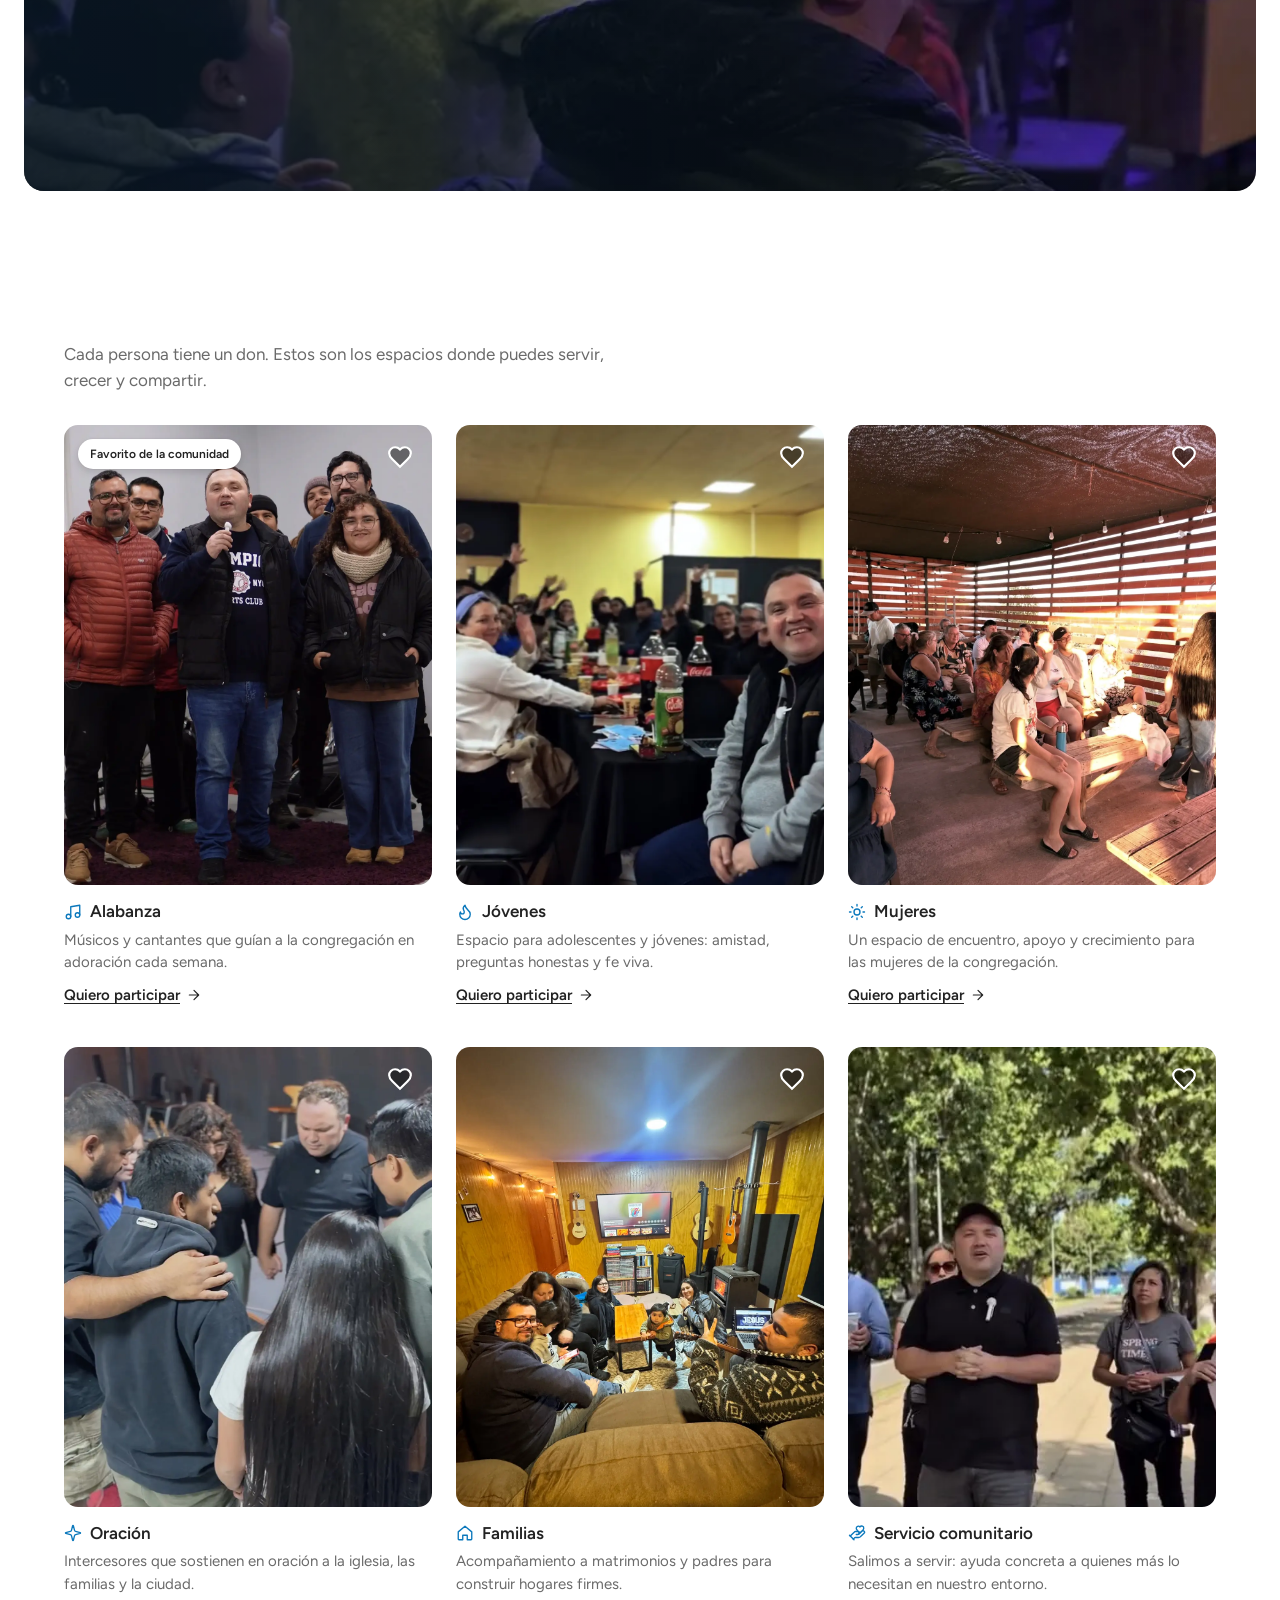
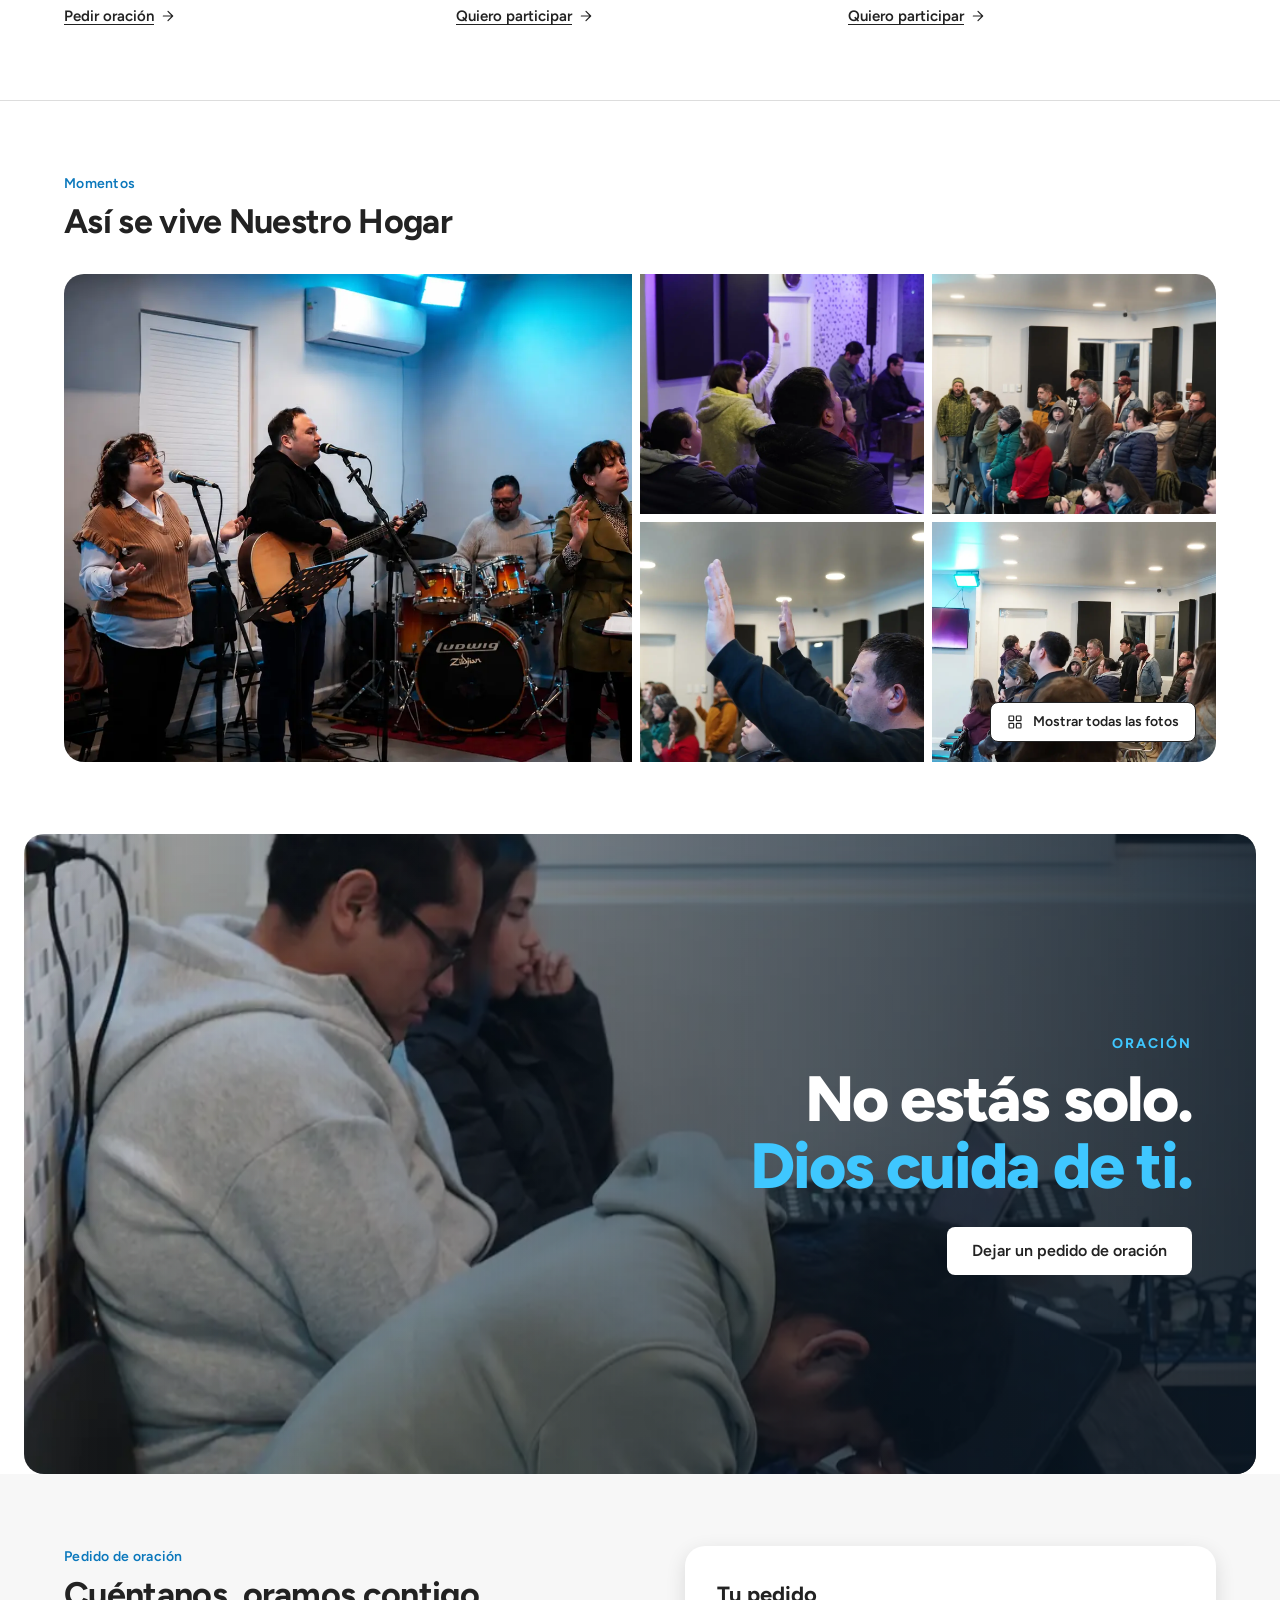
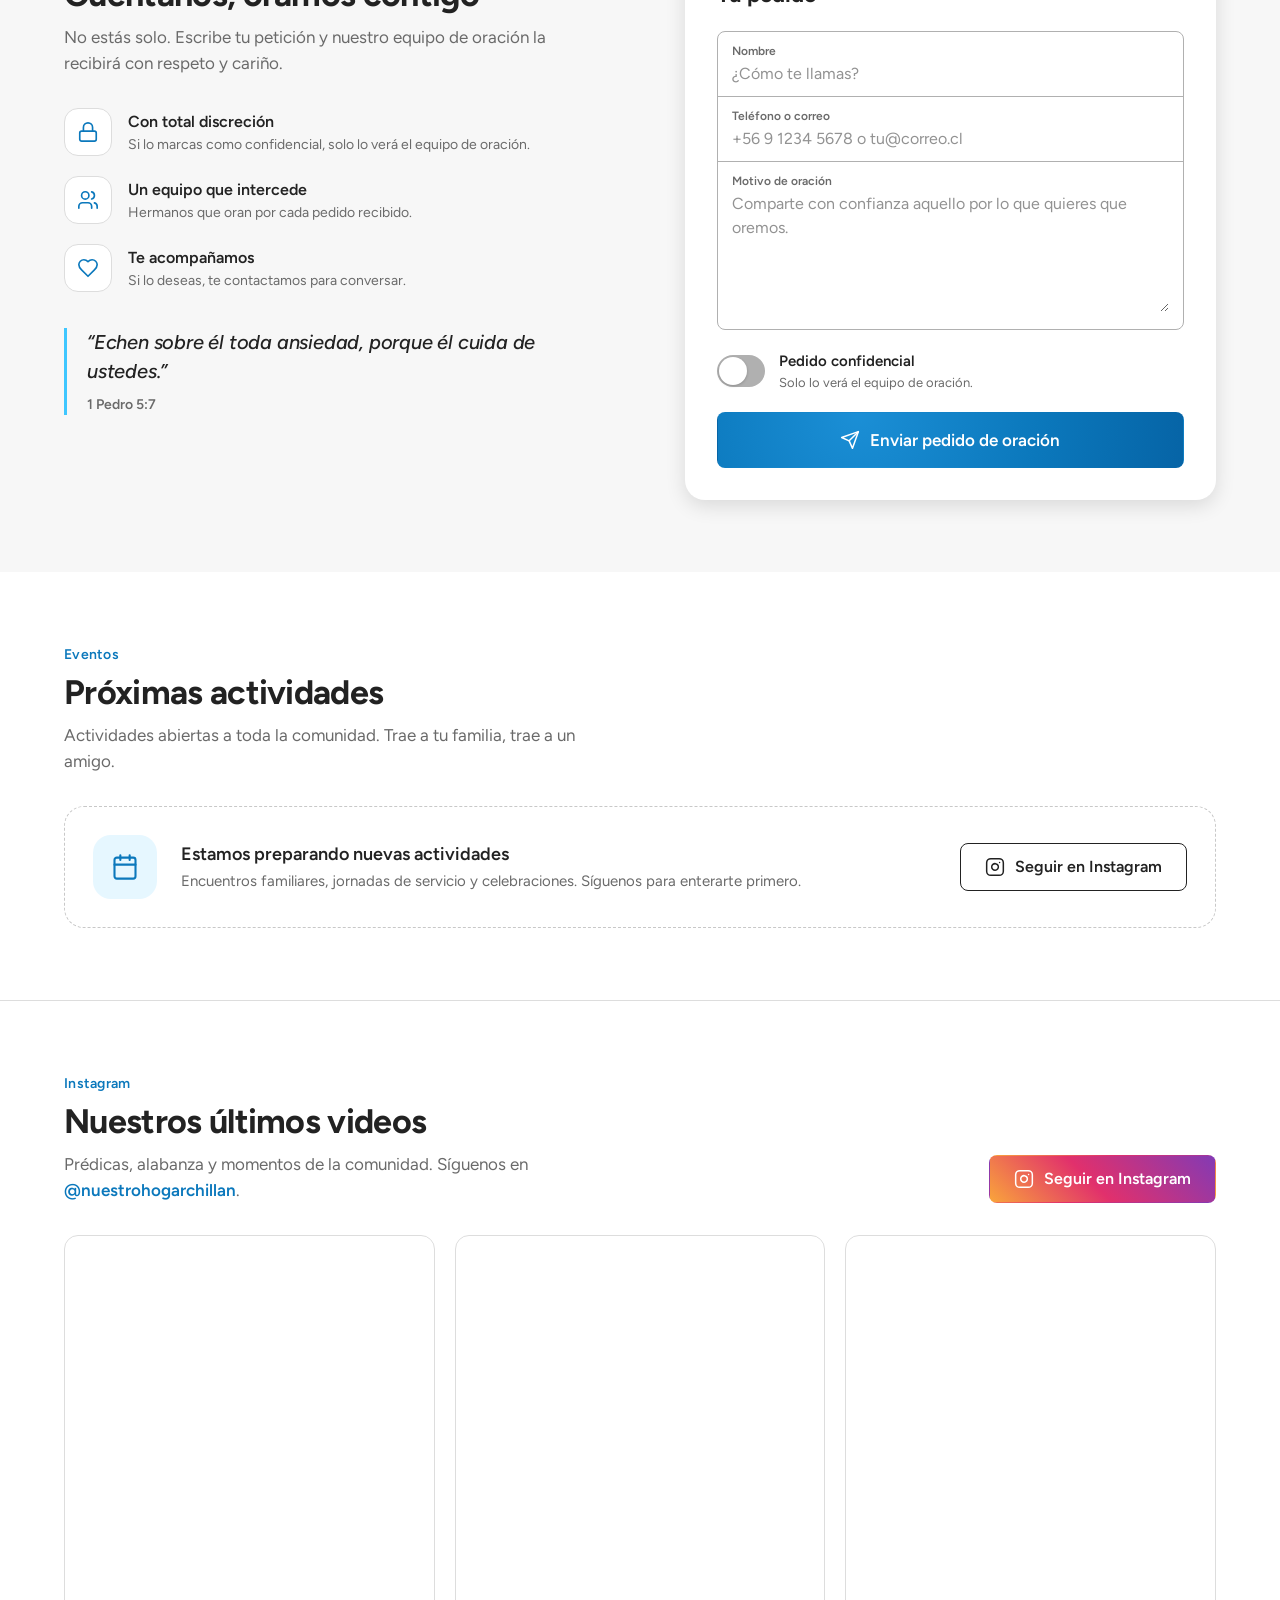
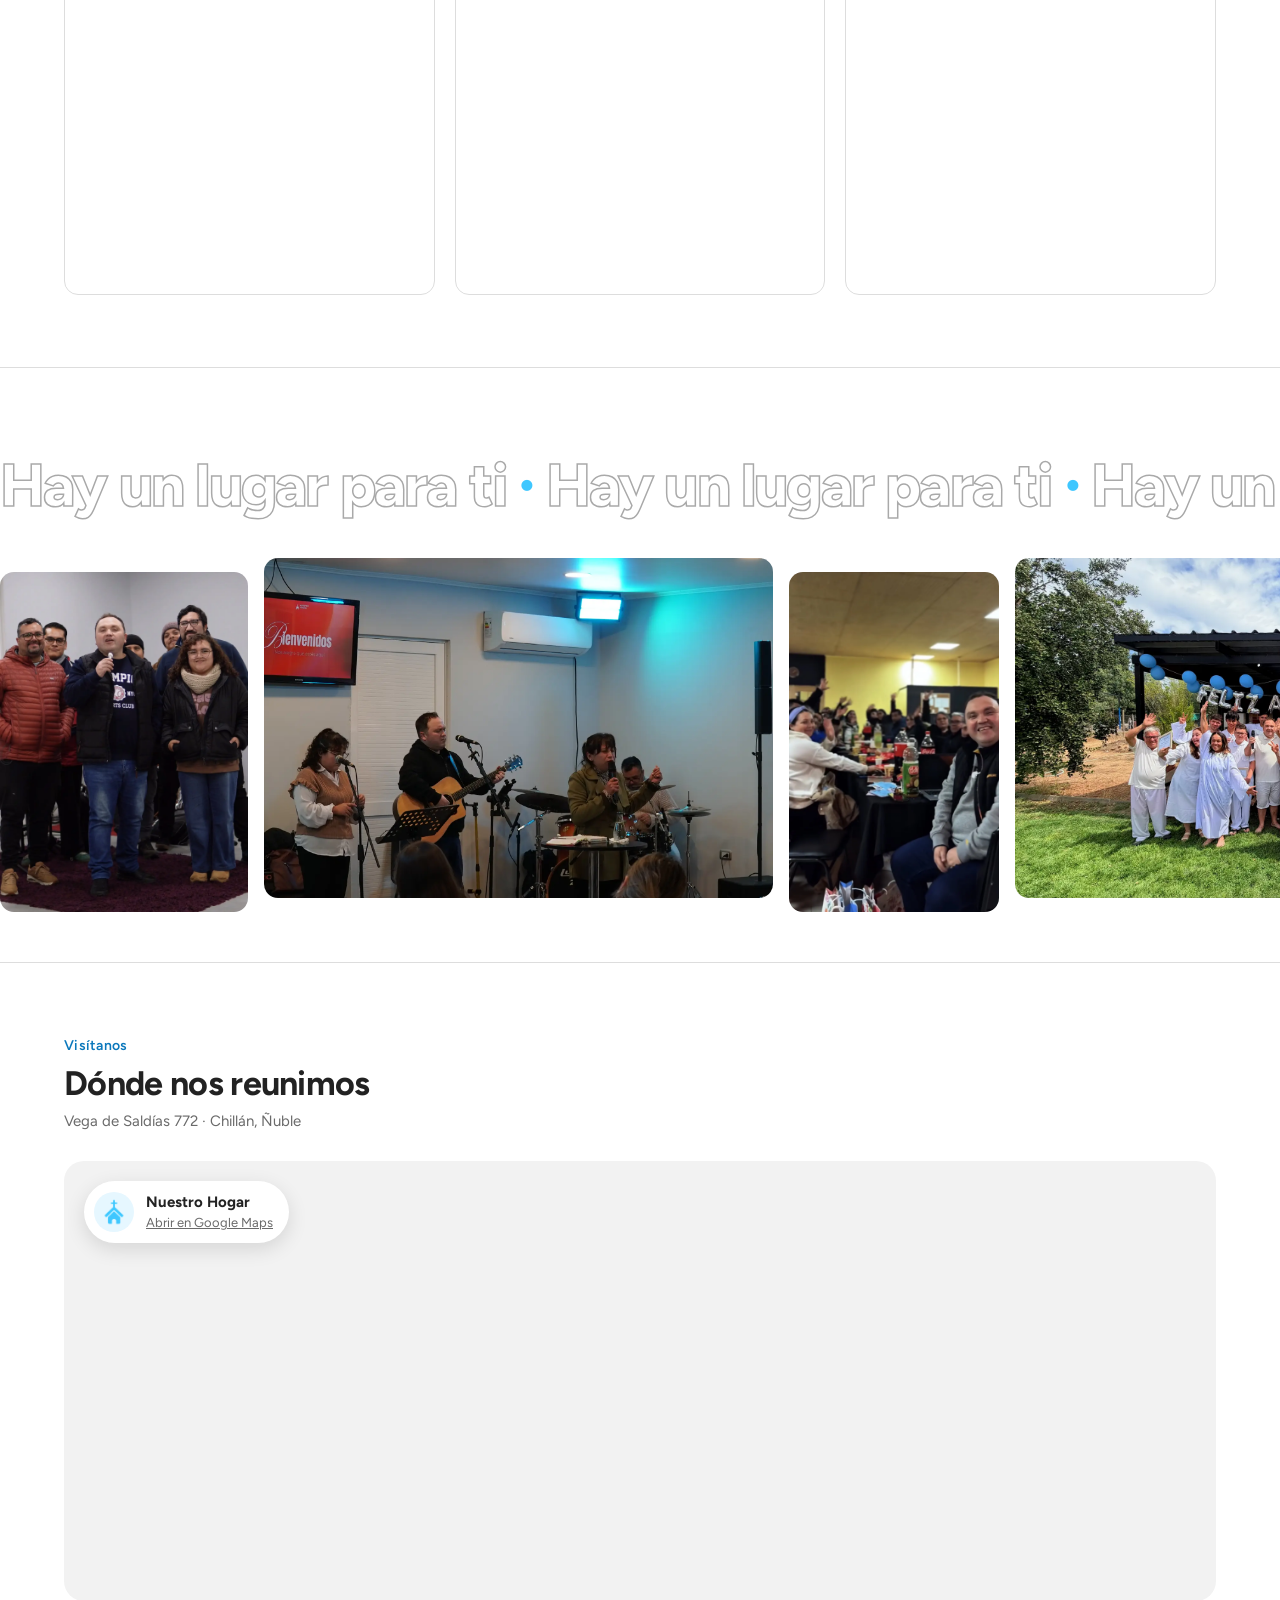
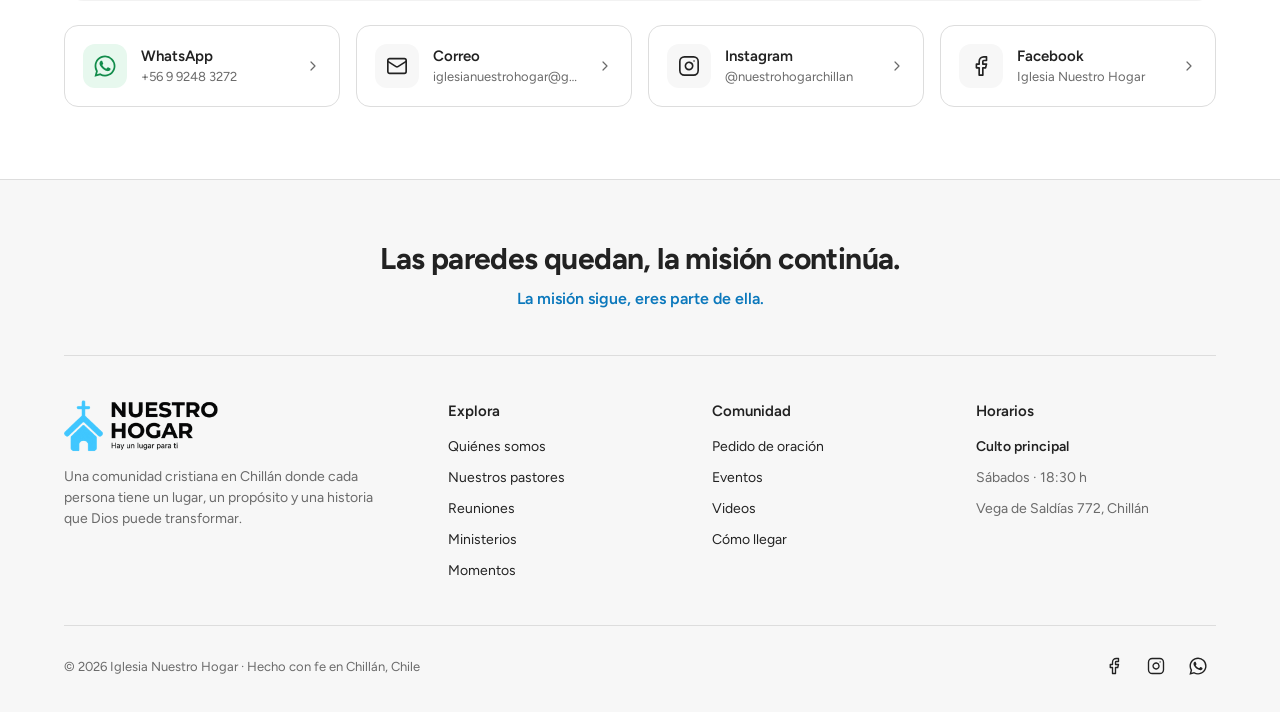
==== commit 43eb8b70: "Actualizar versión de estilos (portada en celular)" ====
--- a/index.html
+++ b/index.html
@@ -27,7 +27,7 @@
   <link rel="preconnect" href="https://fonts.gstatic.com" crossorigin>
   <link href="https://fonts.googleapis.com/css2?family=Figtree:ital,wght@0,400;0,500;0,600;0,700;0,800;1,500&display=swap" rel="stylesheet">
   <link rel="preload" as="image" href="assets/web/portada-bautismo.webp">
-  <link rel="stylesheet" href="css/styles.css?v=8">
+  <link rel="stylesheet" href="css/styles.css?v=9">
 
   <script type="application/ld+json">
   {
--- a/css/styles.css
+++ b/css/styles.css
@@ -629,6 +629,7 @@
 .hero-media {
   position: relative; overflow: hidden;
   aspect-ratio: 5 / 4; max-height: 56svh;
+  order: 3; /* móvil/tablet: letras arriba, foto abajo */
 }
 .hero-photo-img {
   position: absolute; inset: 0; width: 100%; height: 100%;
@@ -638,10 +639,10 @@
 @keyframes heroZoom { from { transform: scale(1.06); } to { transform: scale(1); } }
 .hero-shade {
   position: absolute; inset: 0; pointer-events: none;
-  /* solo funde el pasto (parte baja) con el fondo; los rostros quedan limpios */
-  background: linear-gradient(0deg, #0d1b26 0%, rgba(13,27,38,.55) 9%, rgba(13,27,38,0) 22%);
-}
-.hero-copy { position: relative; z-index: 2; padding-top: 8px; padding-bottom: 8px; }
+  /* solo funde el cielo (parte alta) con el fondo; los rostros quedan limpios */
+  background: linear-gradient(180deg, #0d1b26 0%, rgba(13,27,38,.55) 7%, rgba(13,27,38,0) 18%);
+}
+.hero-copy { position: relative; z-index: 2; order: 1; padding-top: 28px; padding-bottom: 0; }
 .hero-chip {
   display: inline-flex; align-items: center; gap: 10px;
   padding: 8px 16px; border-radius: var(--r-full);
@@ -675,7 +676,7 @@
 .hero-foot {
   position: relative; z-index: 2;
   display: flex; align-items: center; justify-content: space-between; gap: 16px;
-  padding-top: 22px; padding-bottom: 72px; /* espacio para el planificador */
+  order: 2; padding-top: 22px; padding-bottom: 24px;
 }
 .hero-pastors {
   display: inline-flex; align-items: center; gap: 12px; text-decoration: none; color: #fff;
@@ -692,14 +693,14 @@
 .hero-cap { display: none; align-items: center; gap: 6px; font-size: 13px; font-weight: 600; color: rgba(255,255,255,.9); }
 .hero-cap .ic { width: 14px; height: 14px; color: var(--sky); }
 
-.hero-planner-wrap { position: relative; z-index: 5; margin-top: -44px; }
+.hero-planner-wrap { position: relative; z-index: 5; margin-top: -28px; }
 .hero-planner-wrap .planner { margin-top: 0; box-shadow: 0 12px 34px rgba(0,0,0,.16); }
 
 /* Tablet: foto más panorámica */
 @media (min-width: 640px) {
   .hero-media { aspect-ratio: 16 / 10; max-height: 54svh; }
   .hero-stage { border-radius: 28px; }
-  .hero-copy { padding-top: 4px; }
+  .hero-copy { padding-top: 40px; }
 }
 
 /* Escritorio: texto a la izquierda, foto a la derecha (sin superponerse) */
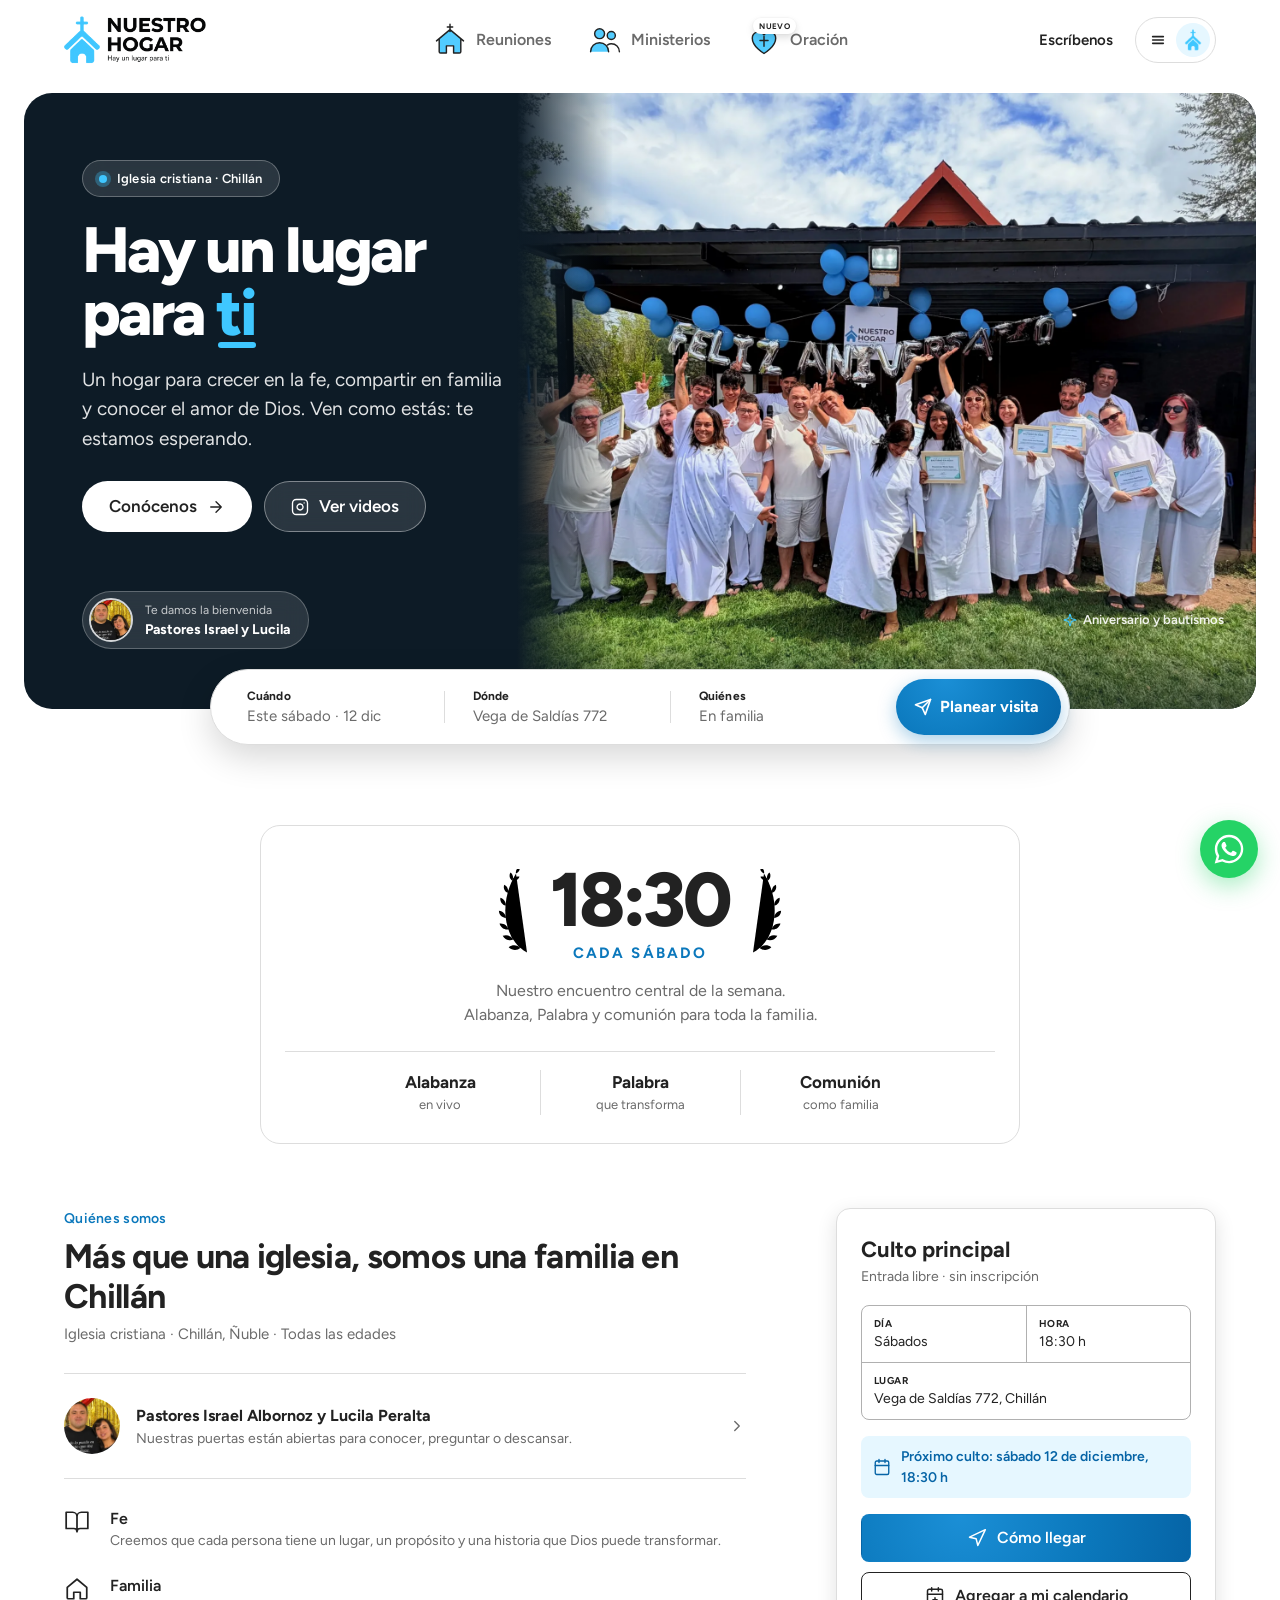
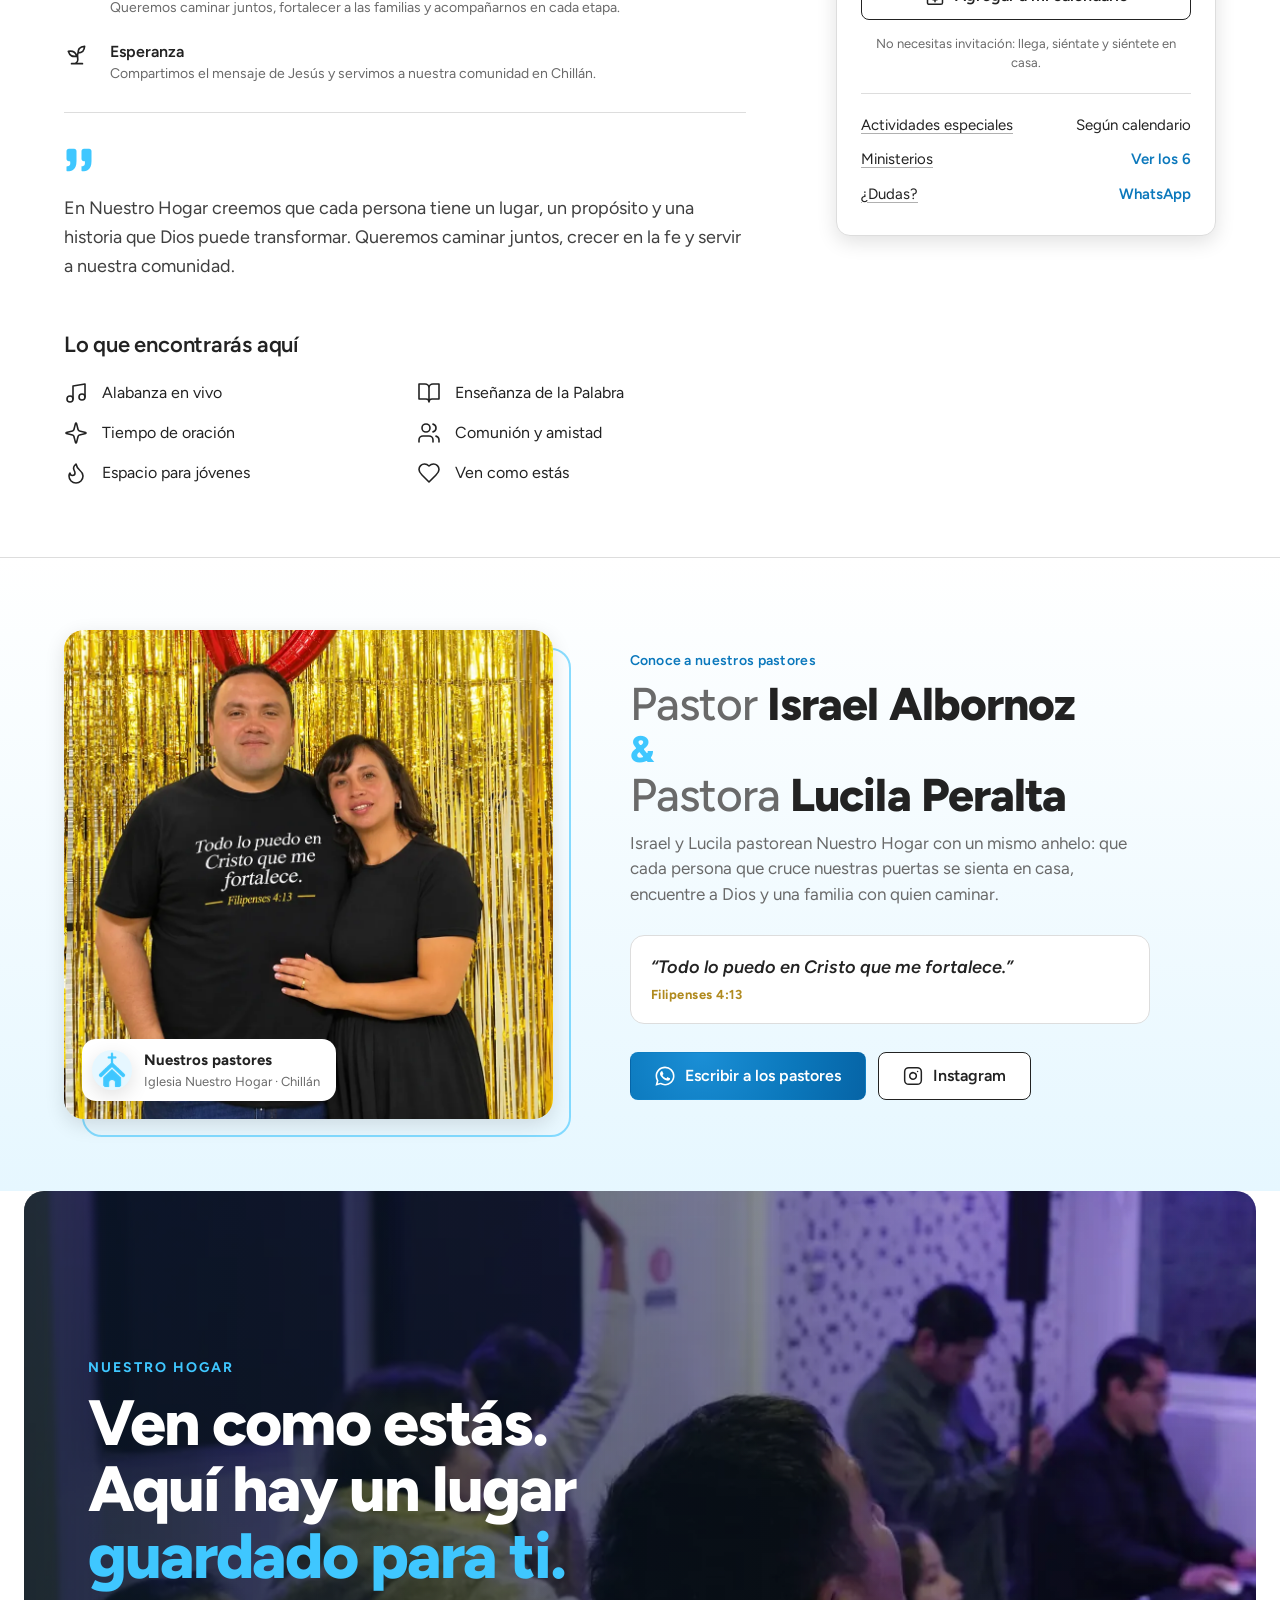
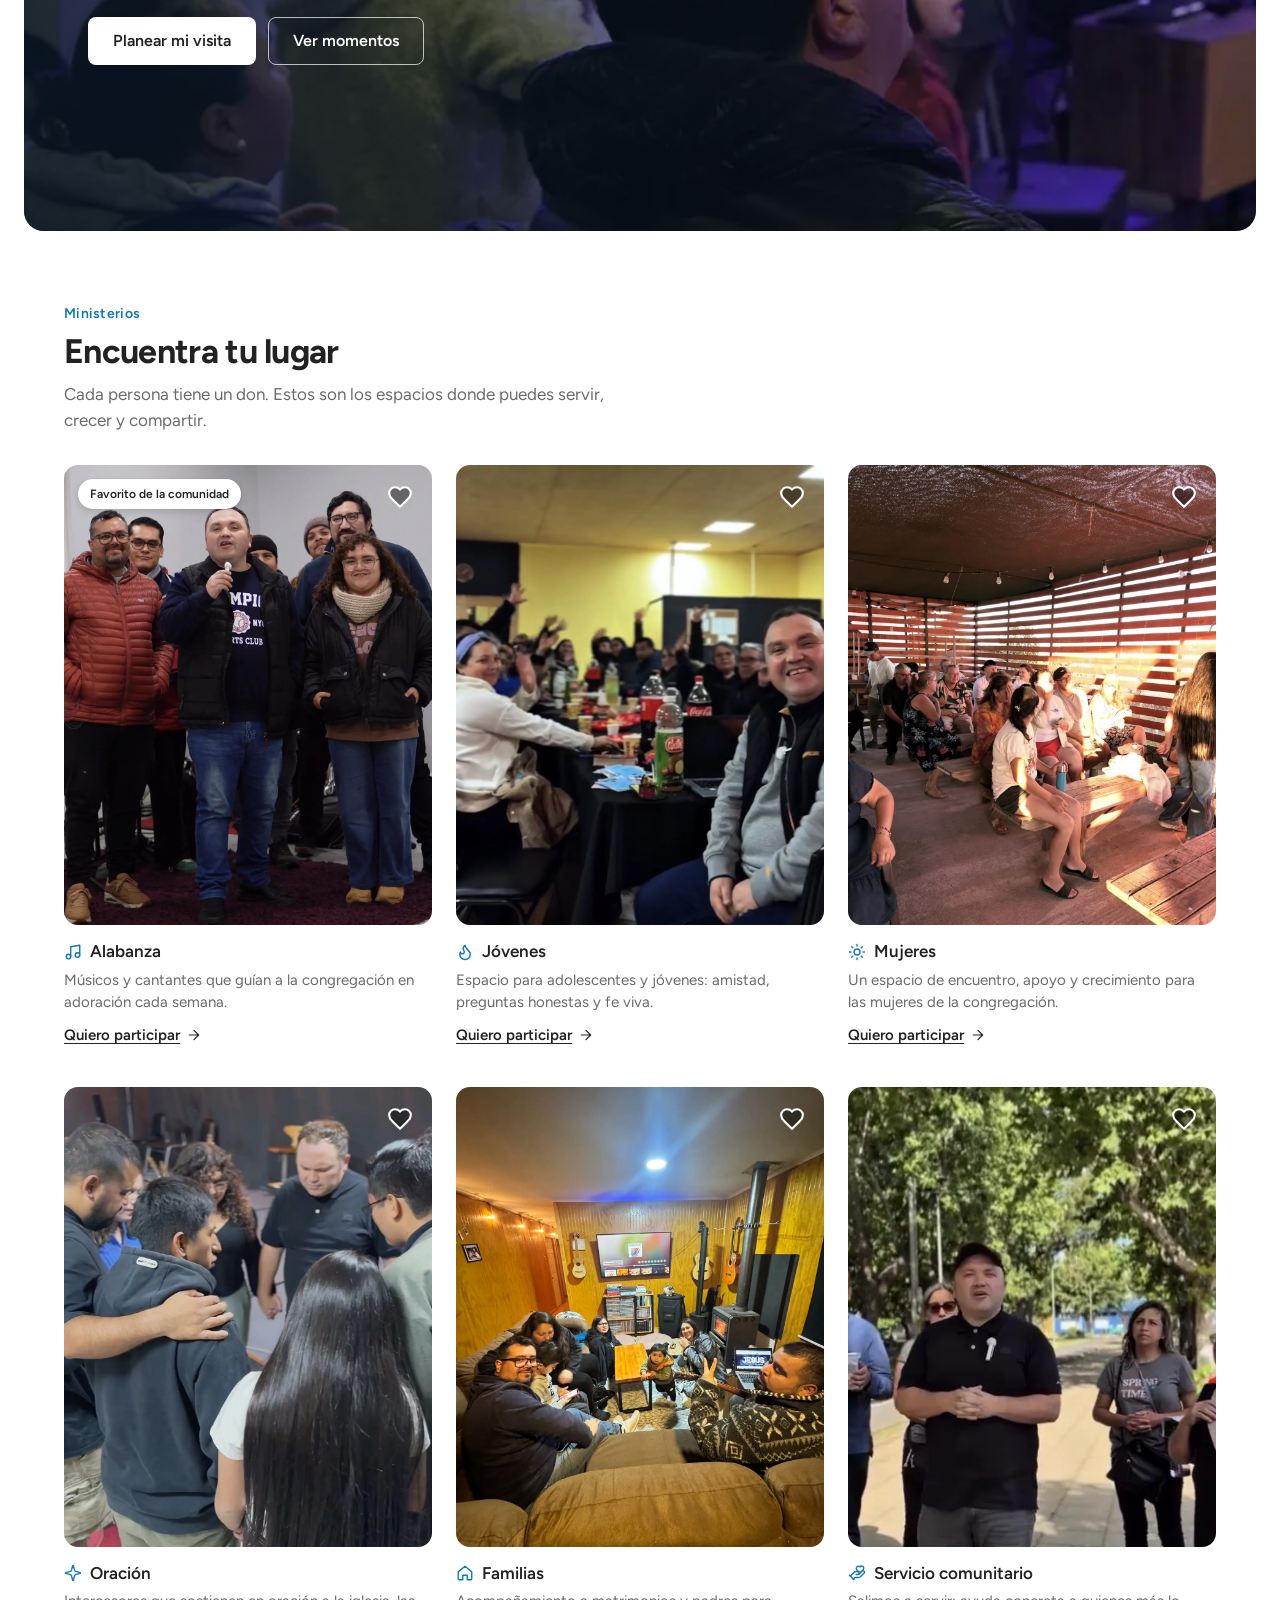
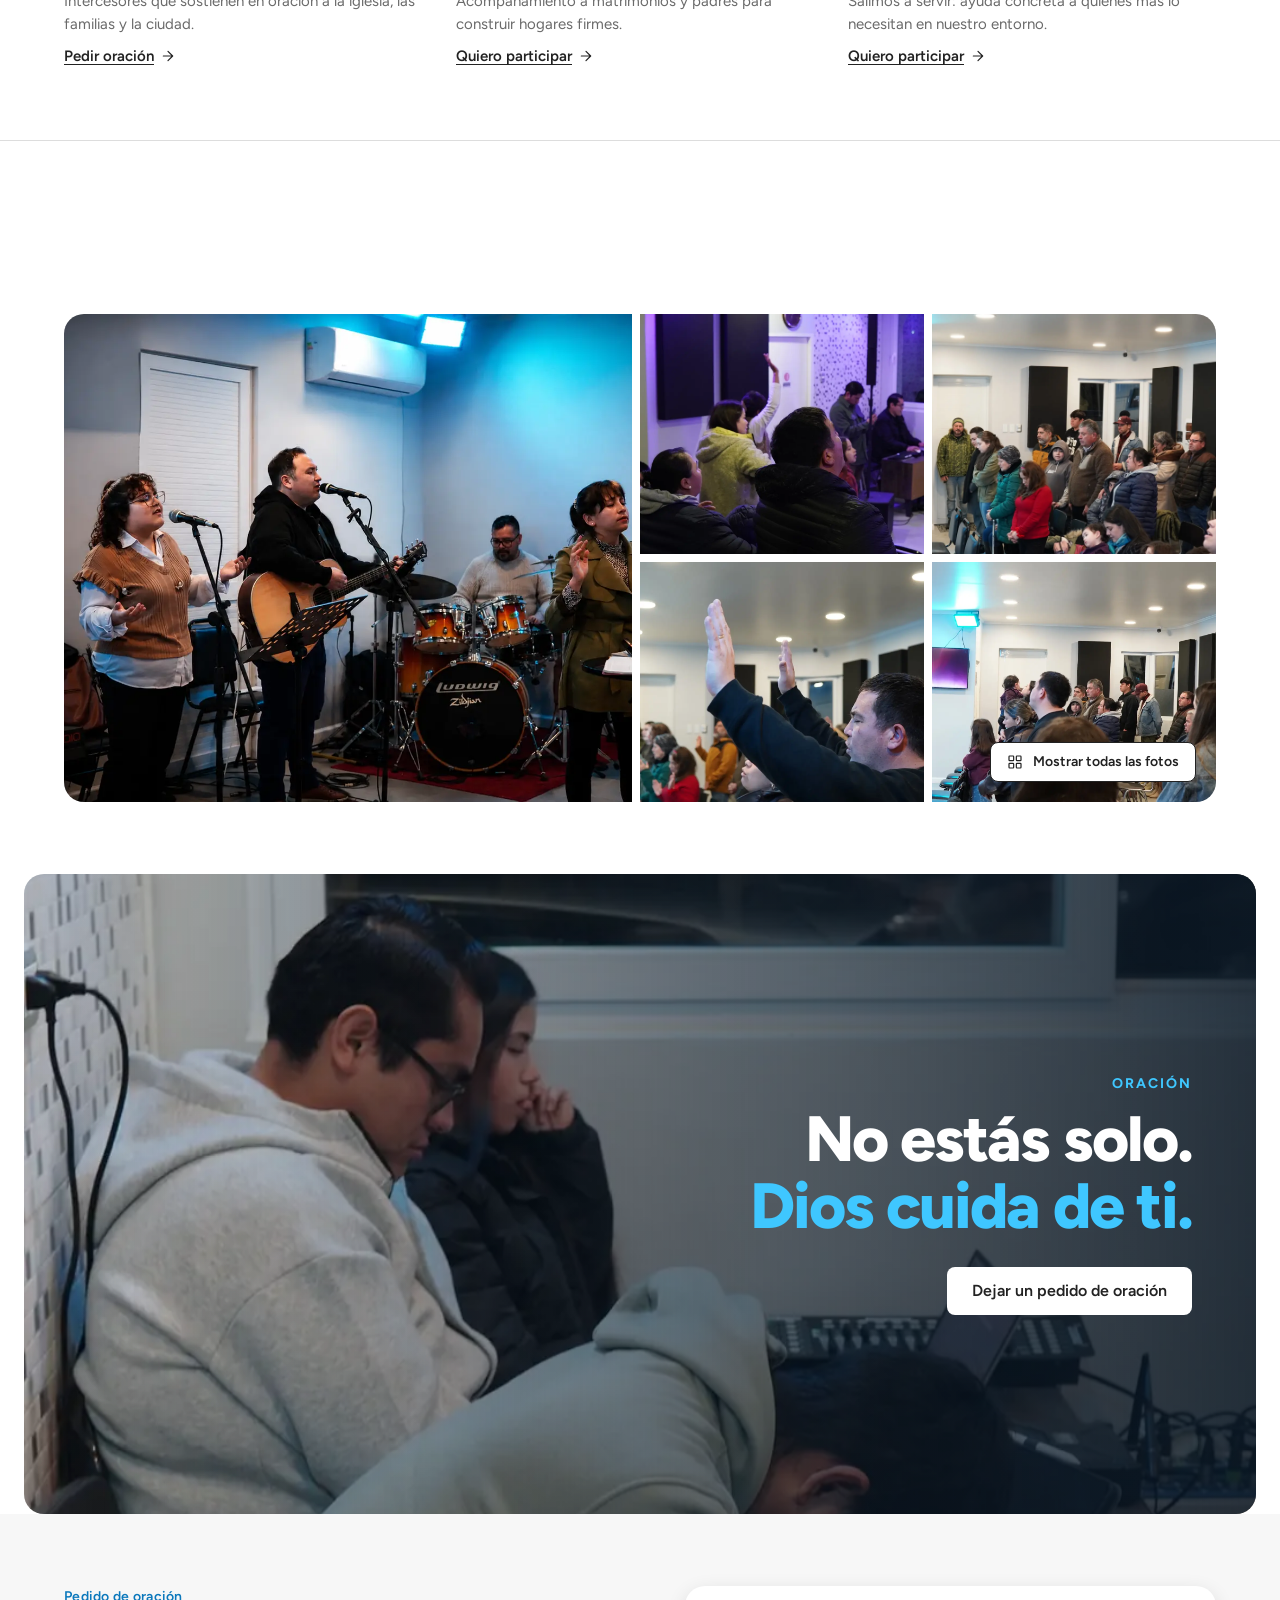
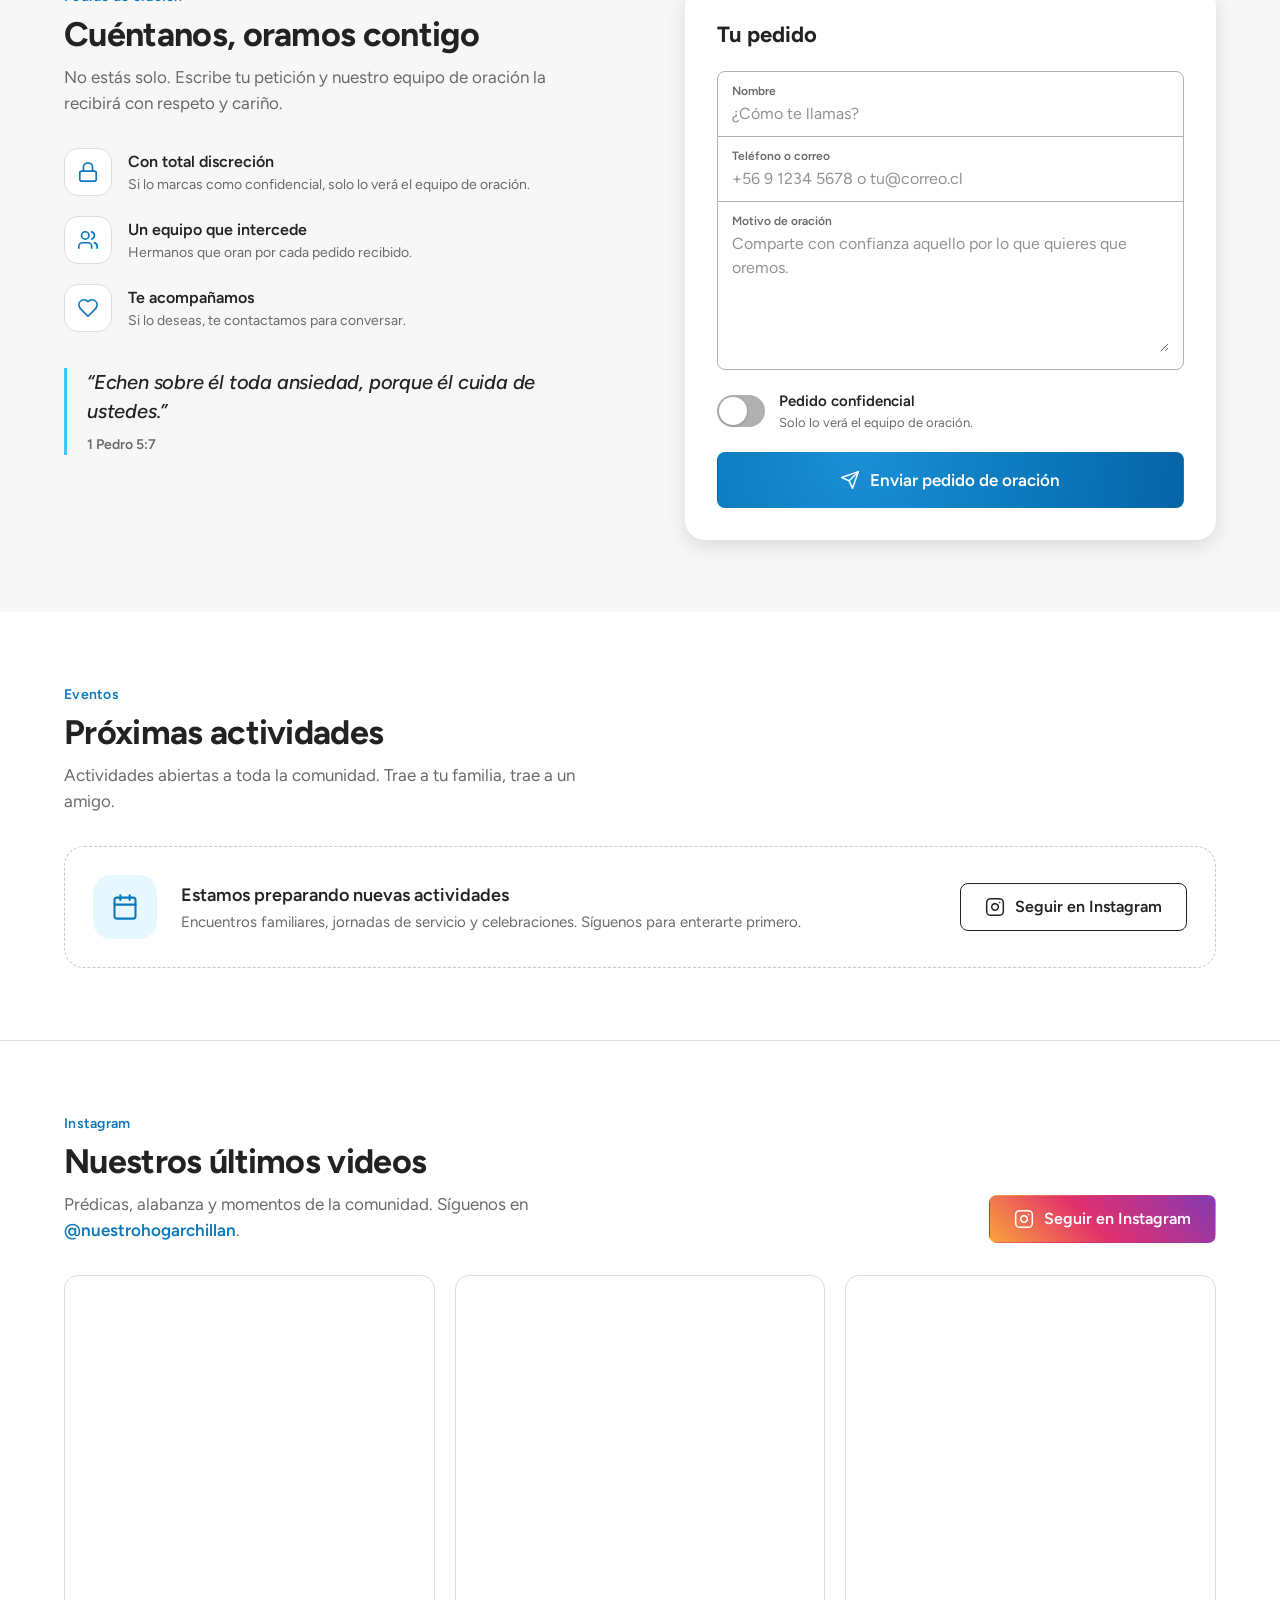
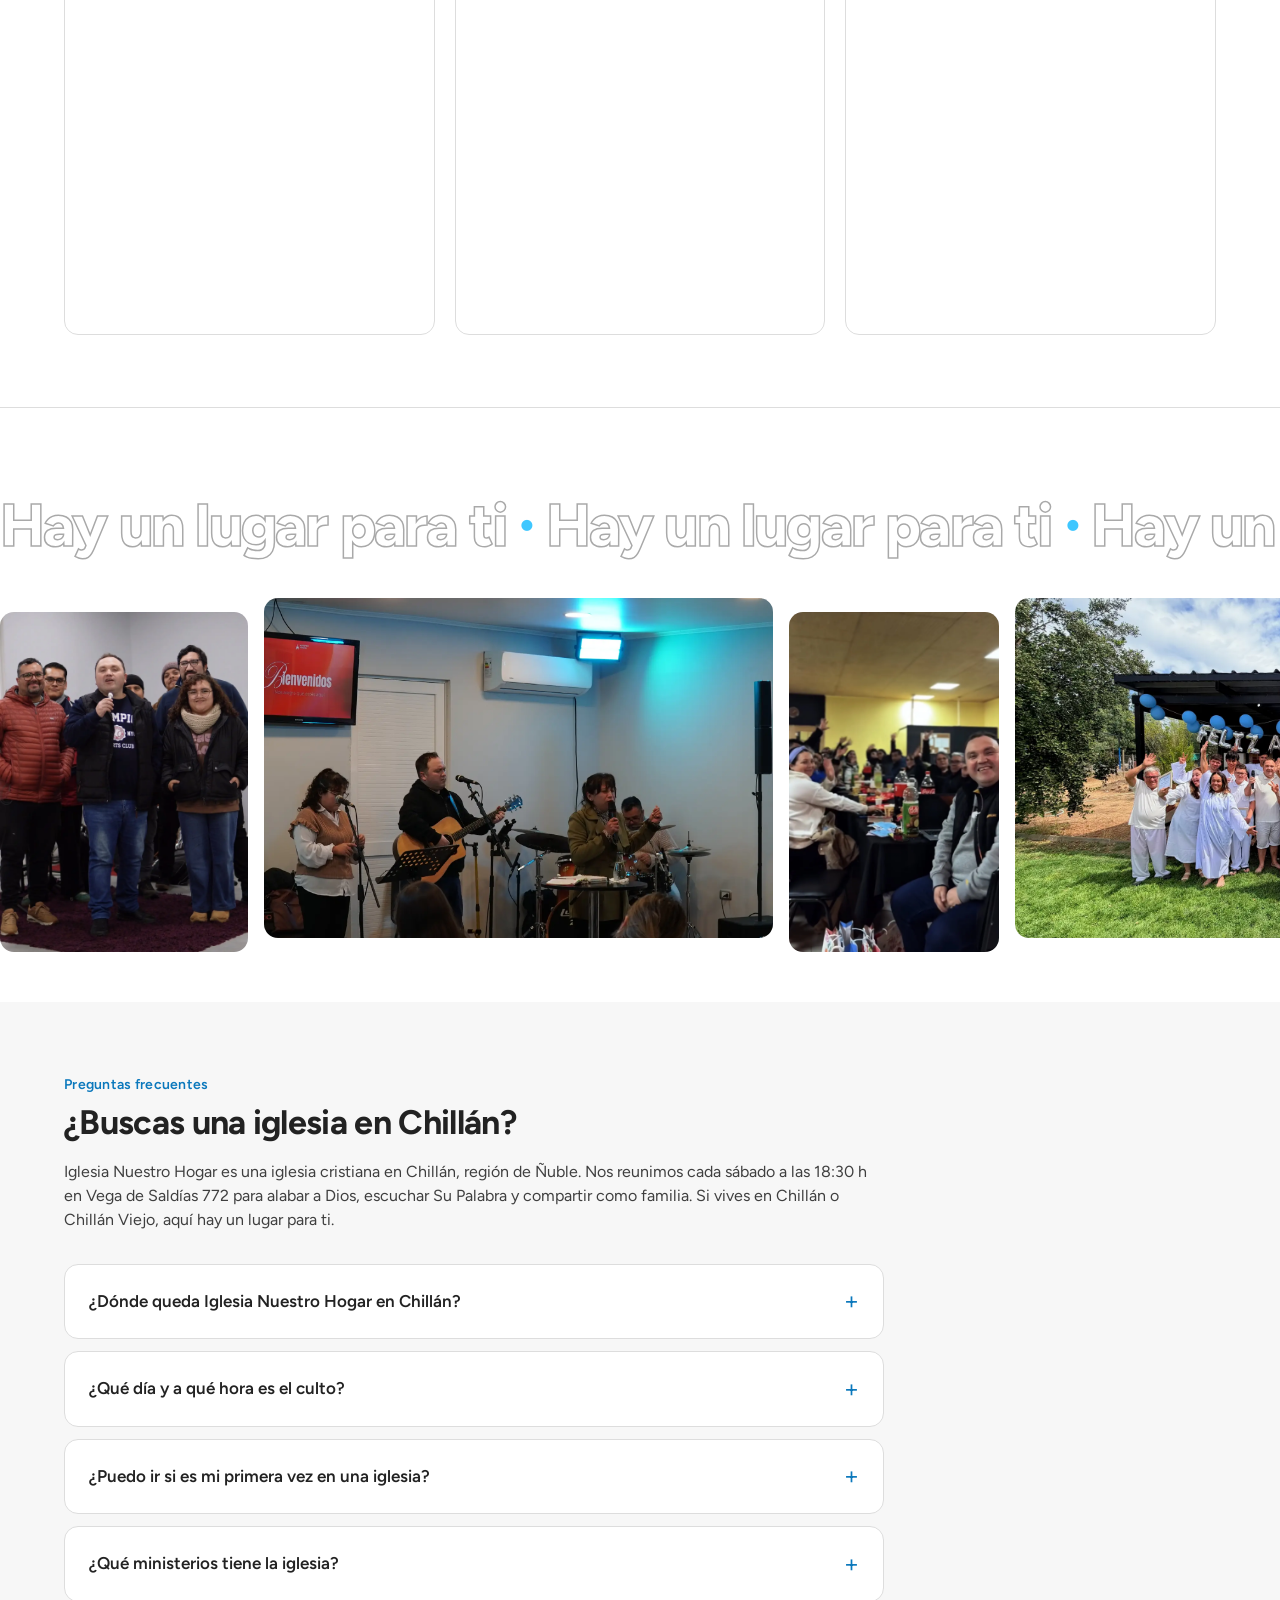
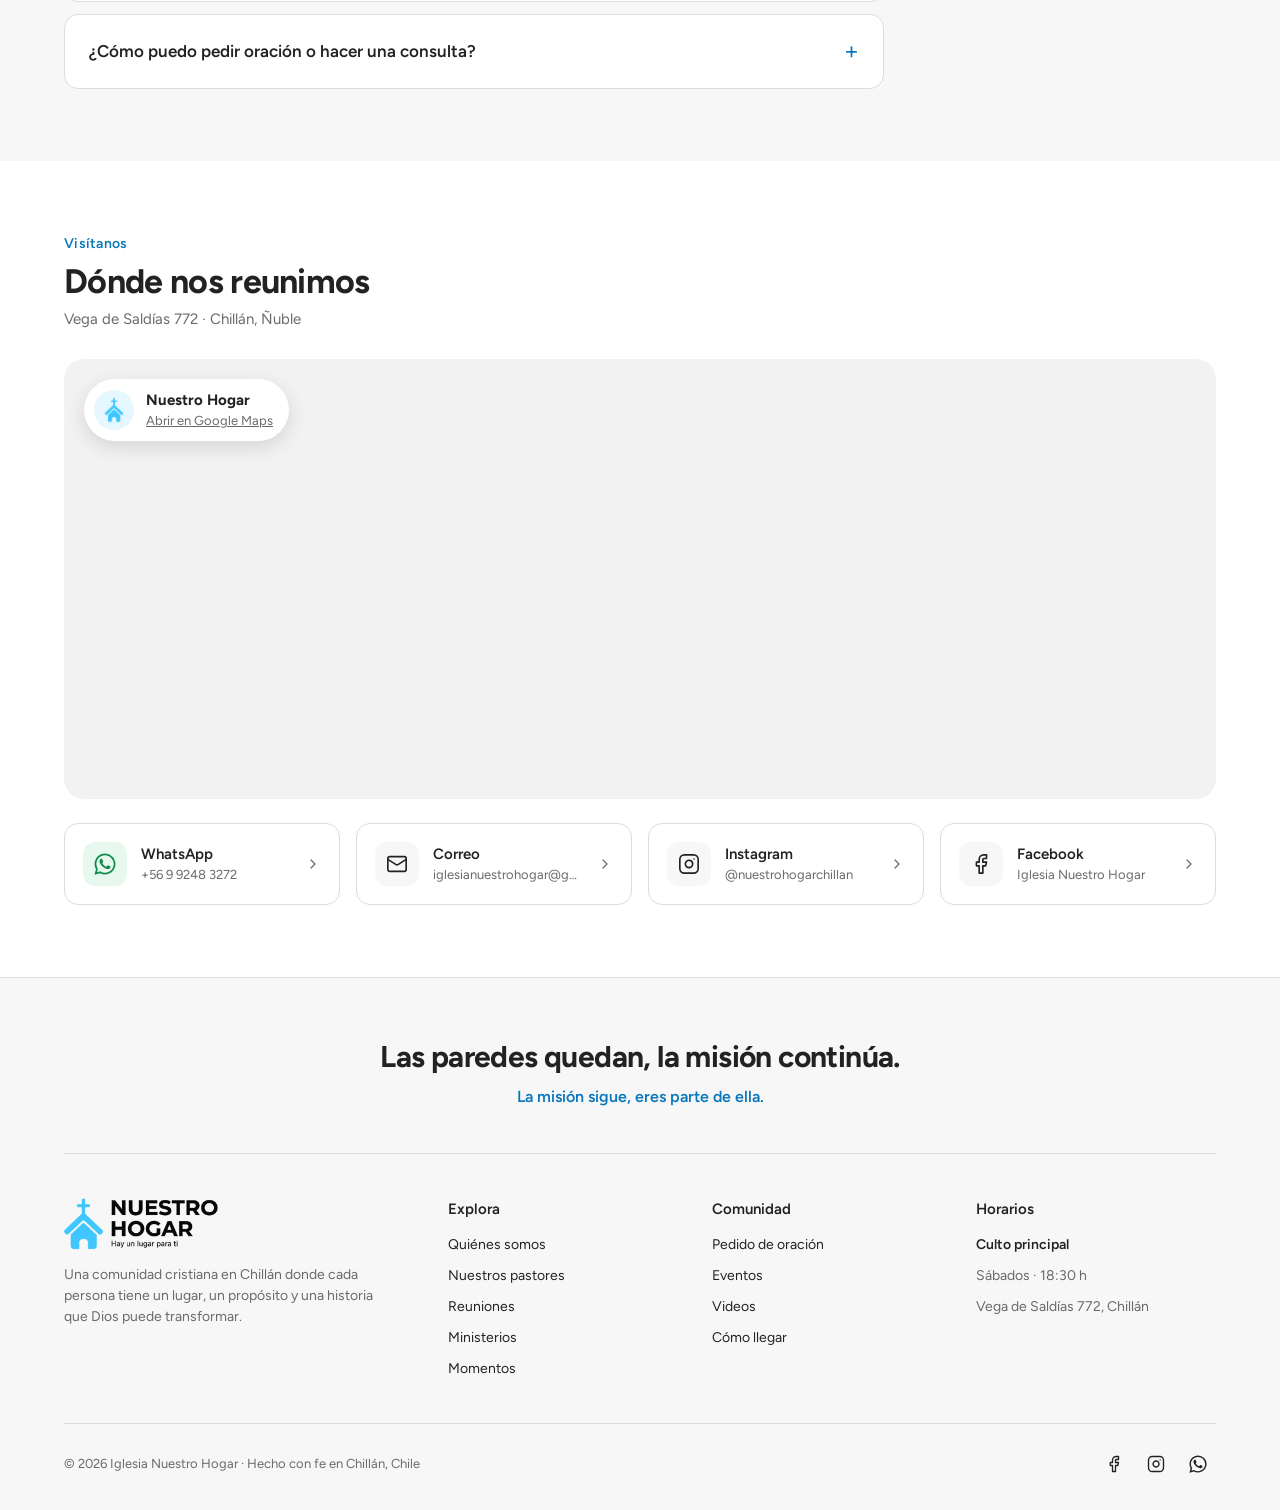
==== commit 4ae08400: "Favicon para Google y SEO local (iglesia en Chillán)" ====
--- a/index.html
+++ b/index.html
@@ -4,24 +4,38 @@
   <meta charset="UTF-8">
   <meta name="viewport" content="width=device-width, initial-scale=1.0, viewport-fit=cover">
 
-  <title>Iglesia Nuestro Hogar | Hay un lugar para ti · Chillán</title>
-  <meta name="description" content="Iglesia Nuestro Hogar es una comunidad cristiana en Chillán para crecer en la fe, compartir en familia y conocer el amor de Dios. Culto principal los sábados a las 18:30 h en Vega de Saldías 772.">
+  <title>Iglesia Nuestro Hogar · Iglesia Cristiana en Chillán, Ñuble</title>
+  <meta name="description" content="Iglesia Nuestro Hogar es una iglesia cristiana en Chillán (Ñuble). Te esperamos cada sábado a las 18:30 h en Vega de Saldías 772: alabanza en vivo, Palabra, oración y ministerios para jóvenes, mujeres y familias.">
+  <meta name="robots" content="index, follow, max-image-preview:large">
+  <link rel="canonical" href="https://iglesianuestrohogar.cl/">
   <meta name="theme-color" content="#ffffff">
 
-  <link rel="icon" type="image/png" sizes="32x32" href="assets/web/icono-32.png">
-  <link rel="icon" type="image/png" sizes="64x64" href="assets/web/icono-64.png">
-  <link rel="apple-touch-icon" href="assets/web/icono-180.png">
+  <!-- Geo (búsquedas locales) -->
+  <meta name="geo.region" content="CL-NB">
+  <meta name="geo.placename" content="Chillán">
+
+  <!-- Favicon: Google exige un ícono cuadrado de 48 px o múltiplo (48, 96, 192…) -->
+  <link rel="icon" href="/favicon.ico" sizes="48x48">
+  <link rel="icon" type="image/png" sizes="48x48" href="/favicon-48.png">
+  <link rel="icon" type="image/png" sizes="96x96" href="/favicon-96.png">
+  <link rel="icon" type="image/png" sizes="192x192" href="/favicon-192.png">
+  <link rel="apple-touch-icon" sizes="180x180" href="/apple-touch-icon.png">
+  <link rel="manifest" href="/site.webmanifest">
 
   <meta property="og:type" content="website">
   <meta property="og:locale" content="es_CL">
   <meta property="og:site_name" content="Iglesia Nuestro Hogar">
-  <meta property="og:title" content="Iglesia Nuestro Hogar · Hay un lugar para ti">
-  <meta property="og:description" content="Comunidad cristiana en Chillán. Te esperamos cada sábado a las 18:30 h.">
-  <meta property="og:image" content="https://digitalmenteepro-cell.github.io/iglesianuestrohogar.cl/assets/web/og.jpg">
+  <meta property="og:url" content="https://iglesianuestrohogar.cl/">
+  <meta property="og:title" content="Iglesia Nuestro Hogar · Iglesia cristiana en Chillán">
+  <meta property="og:description" content="Hay un lugar para ti. Te esperamos cada sábado a las 18:30 h en Vega de Saldías 772, Chillán.">
+  <meta property="og:image" content="https://iglesianuestrohogar.cl/assets/web/og.jpg">
+  <meta property="og:image:width" content="1200">
+  <meta property="og:image:height" content="630">
+  <meta property="og:image:alt" content="Iglesia Nuestro Hogar, iglesia cristiana en Chillán">
   <meta name="twitter:card" content="summary_large_image">
-  <meta name="twitter:title" content="Iglesia Nuestro Hogar · Hay un lugar para ti">
-  <meta name="twitter:description" content="Comunidad cristiana en Chillán. Te esperamos cada sábado a las 18:30 h.">
-  <meta name="twitter:image" content="https://digitalmenteepro-cell.github.io/iglesianuestrohogar.cl/assets/web/og.jpg">
+  <meta name="twitter:title" content="Iglesia Nuestro Hogar · Iglesia cristiana en Chillán">
+  <meta name="twitter:description" content="Hay un lugar para ti. Te esperamos cada sábado a las 18:30 h en Vega de Saldías 772, Chillán.">
+  <meta name="twitter:image" content="https://iglesianuestrohogar.cl/assets/web/og.jpg">
 
   <link rel="preconnect" href="https://fonts.googleapis.com">
   <link rel="preconnect" href="https://fonts.gstatic.com" crossorigin>
@@ -32,34 +46,113 @@
   <script type="application/ld+json">
   {
     "@context": "https://schema.org",
-    "@type": "Church",
-    "name": "Iglesia Nuestro Hogar",
-    "slogan": "Hay un lugar para ti",
-    "description": "Comunidad cristiana en Chillán para crecer en la fe, compartir en familia y conocer el amor de Dios.",
-    "image": "https://digitalmenteepro-cell.github.io/iglesianuestrohogar.cl/assets/web/og.jpg",
-    "logo": "https://digitalmenteepro-cell.github.io/iglesianuestrohogar.cl/assets/web/icono-512.png",
-    "address": {
-      "@type": "PostalAddress",
-      "streetAddress": "Vega de Saldías 772",
-      "addressLocality": "Chillán",
-      "addressRegion": "Ñuble",
-      "addressCountry": "CL"
-    },
-    "telephone": "+56992483272",
-    "email": "iglesianuestrohogar@gmail.com",
-    "sameAs": [
-      "https://www.facebook.com/share/17JupG4E4t/",
-      "https://www.instagram.com/nuestrohogarchillan"
-    ],
-    "openingHoursSpecification": [{
-      "@type": "OpeningHoursSpecification",
-      "dayOfWeek": "Saturday",
-      "opens": "18:30",
-      "closes": "20:30",
-      "name": "Culto principal"
-    }]
+    "@graph": [
+      {
+        "@type": "WebSite",
+        "@id": "https://iglesianuestrohogar.cl/#website",
+        "url": "https://iglesianuestrohogar.cl/",
+        "name": "Iglesia Nuestro Hogar",
+        "alternateName": ["Nuestro Hogar Chillán", "Iglesia Nuestro Hogar Chillán"],
+        "inLanguage": "es-CL",
+        "publisher": { "@id": "https://iglesianuestrohogar.cl/#iglesia" }
+      },
+      {
+        "@type": ["Church", "Organization"],
+        "@id": "https://iglesianuestrohogar.cl/#iglesia",
+        "name": "Iglesia Nuestro Hogar",
+        "alternateName": "Nuestro Hogar Chillán",
+        "slogan": "Hay un lugar para ti",
+        "description": "Iglesia cristiana en Chillán, Ñuble, para crecer en la fe, compartir en familia y conocer el amor de Dios. Culto principal los sábados a las 18:30 h.",
+        "url": "https://iglesianuestrohogar.cl/",
+        "logo": {
+          "@type": "ImageObject",
+          "url": "https://iglesianuestrohogar.cl/icon-512.png",
+          "width": 512,
+          "height": 512
+        },
+        "image": [
+          "https://iglesianuestrohogar.cl/assets/web/og.jpg",
+          "https://iglesianuestrohogar.cl/assets/web/pastores.webp"
+        ],
+        "address": {
+          "@type": "PostalAddress",
+          "streetAddress": "Vega de Saldías 772",
+          "addressLocality": "Chillán",
+          "addressRegion": "Ñuble",
+          "addressCountry": "CL"
+        },
+        "areaServed": [
+          { "@type": "City", "name": "Chillán" },
+          { "@type": "City", "name": "Chillán Viejo" },
+          { "@type": "AdministrativeArea", "name": "Región de Ñuble" }
+        ],
+        "hasMap": "https://maps.google.com/?q=Vega+de+Saldias+772,+Chillan,+Chile",
+        "telephone": "+56992483272",
+        "email": "iglesianuestrohogar@gmail.com",
+        "founder": [
+          { "@type": "Person", "name": "Israel Albornoz", "jobTitle": "Pastor" },
+          { "@type": "Person", "name": "Lucila Peralta", "jobTitle": "Pastora" }
+        ],
+        "sameAs": [
+          "https://www.facebook.com/share/17JupG4E4t/",
+          "https://www.instagram.com/nuestrohogarchillan"
+        ],
+        "openingHoursSpecification": [{
+          "@type": "OpeningHoursSpecification",
+          "dayOfWeek": "https://schema.org/Saturday",
+          "opens": "18:30",
+          "closes": "20:30"
+        }],
+        "event": {
+          "@type": "Event",
+          "name": "Culto principal · Iglesia Nuestro Hogar",
+          "description": "Encuentro semanal con alabanza en vivo, enseñanza de la Palabra y comunión para toda la familia. Entrada libre.",
+          "eventSchedule": {
+            "@type": "Schedule",
+            "byDay": "https://schema.org/Saturday",
+            "startTime": "18:30",
+            "endTime": "20:30",
+            "repeatFrequency": "P1W",
+            "scheduleTimezone": "America/Santiago"
+          },
+          "eventAttendanceMode": "https://schema.org/OfflineEventAttendanceMode",
+          "isAccessibleForFree": true,
+          "location": { "@id": "https://iglesianuestrohogar.cl/#iglesia" }
+        }
+      },
+      {
+        "@type": "FAQPage",
+        "@id": "https://iglesianuestrohogar.cl/#preguntas",
+        "mainEntity": [
+          { "@type": "Question", "name": "¿Dónde queda Iglesia Nuestro Hogar en Chillán?",
+            "acceptedAnswer": { "@type": "Answer", "text": "Nos reunimos en Vega de Saldías 772, Chillán, región de Ñuble." } },
+          { "@type": "Question", "name": "¿Qué día y a qué hora es el culto?",
+            "acceptedAnswer": { "@type": "Answer", "text": "Nuestro culto principal es cada sábado a las 18:30 h. La entrada es libre y no necesitas inscribirte." } },
+          { "@type": "Question", "name": "¿Puedo ir si es mi primera vez en una iglesia?",
+            "acceptedAnswer": { "@type": "Answer", "text": "Sí. Ven como estás: no necesitas invitación ni conocer a nadie. Llega, siéntate y siéntete en casa." } },
+          { "@type": "Question", "name": "¿Qué ministerios tiene la iglesia?",
+            "acceptedAnswer": { "@type": "Answer", "text": "Tenemos ministerios de Alabanza, Jóvenes, Mujeres, Oración, Familias y Servicio comunitario." } },
+          { "@type": "Question", "name": "¿Cómo puedo pedir oración o hacer una consulta?",
+            "acceptedAnswer": { "@type": "Answer", "text": "Puedes escribirnos por WhatsApp al +56 9 9248 3272, al correo iglesianuestrohogar@gmail.com o usar el formulario de oración de esta página." } }
+        ]
+      }
+    ]
   }
   </script>
+  <style>
+    /* Texto solo para lectores de pantalla y buscadores */
+    .sr-only{position:absolute!important;width:1px;height:1px;padding:0;margin:-1px;overflow:hidden;clip:rect(0,0,0,0);white-space:nowrap;border:0}
+    /* Preguntas frecuentes */
+    .faq{max-width:820px;margin-top:var(--s-xl);display:grid;gap:var(--s-md)}
+    .faq details{background:var(--canvas);border:1px solid var(--hairline);border-radius:var(--r-md);padding:0 var(--s-lg)}
+    .faq summary{cursor:pointer;list-style:none;padding:var(--s-lg) 0;font-weight:600;font-size:17px;color:var(--ink);display:flex;justify-content:space-between;gap:var(--s-base);align-items:center}
+    .faq summary::-webkit-details-marker{display:none}
+    .faq summary::after{content:"+";font-size:24px;font-weight:400;color:var(--primary);line-height:1;transition:transform .2s var(--ease)}
+    .faq details[open] summary::after{transform:rotate(45deg)}
+    .faq details p{margin:0 0 var(--s-lg);color:var(--body)}
+    .seo-intro{max-width:820px;color:var(--body);margin-top:var(--s-base)}
+    @media (max-width:600px){.faq details{padding:0 var(--s-base)}.faq summary{font-size:16px}}
+  </style>
 </head>
 
 <body>
@@ -201,7 +294,7 @@
 
     <div class="wrap hero-copy">
       <p class="hero-chip reveal"><span class="dot" aria-hidden="true"></span> Iglesia cristiana · Chillán</p>
-      <h1 class="hero-h1 reveal d1">Hay un lugar <br>para <span>ti</span></h1>
+      <h1 class="hero-h1 reveal d1"><span class="sr-only">Iglesia Nuestro Hogar, iglesia cristiana en Chillán: </span>Hay un lugar <br>para <span>ti</span></h1>
       <p class="hero-lede reveal d2">
         Un hogar para crecer en la fe, compartir en familia y conocer el amor de Dios.
         Ven como estás: te estamos esperando.
@@ -282,7 +375,7 @@
 
       <div class="listing-main">
         <p class="kicker reveal">Quiénes somos</p>
-        <h2 class="h2 reveal d1">Más que una iglesia, somos una familia</h2>
+        <h2 class="h2 reveal d1">Más que una iglesia, somos una familia en Chillán</h2>
         <p class="meta reveal d1">Iglesia cristiana · Chillán, Ñuble · Todas las edades</p>
 
         <a class="host reveal d2" href="#pastores">
@@ -719,6 +812,39 @@
   </div>
 </section>
 
+<!-- =========================================================
+     PREGUNTAS FRECUENTES (ayuda al SEO local: "iglesia en Chillán")
+     ========================================================= -->
+<section id="preguntas" class="band band-soft">
+  <div class="wrap">
+    <p class="kicker reveal">Preguntas frecuentes</p>
+    <h2 class="h2 reveal d1">¿Buscas una iglesia en Chillán?</h2>
+    <p class="seo-intro reveal d1">Iglesia Nuestro Hogar es una iglesia cristiana en Chillán, región de Ñuble. Nos reunimos cada sábado a las 18:30 h en Vega de Saldías 772 para alabar a Dios, escuchar Su Palabra y compartir como familia. Si vives en Chillán o Chillán Viejo, aquí hay un lugar para ti.</p>
+    <div class="faq reveal d2">
+      <details>
+        <summary>¿Dónde queda Iglesia Nuestro Hogar en Chillán?</summary>
+        <p>Nos reunimos en <strong>Vega de Saldías 772, Chillán</strong>, región de Ñuble. <a href="#contacto">Ver mapa y cómo llegar</a>.</p>
+      </details>
+      <details>
+        <summary>¿Qué día y a qué hora es el culto?</summary>
+        <p>Nuestro culto principal es <strong>cada sábado a las 18:30 h</strong>. La entrada es libre y no necesitas inscribirte.</p>
+      </details>
+      <details>
+        <summary>¿Puedo ir si es mi primera vez en una iglesia?</summary>
+        <p>Sí. Ven como estás: no necesitas invitación ni conocer a nadie. Llega, siéntate y siéntete en casa.</p>
+      </details>
+      <details>
+        <summary>¿Qué ministerios tiene la iglesia?</summary>
+        <p>Tenemos ministerios de Alabanza, Jóvenes, Mujeres, Oración, Familias y Servicio comunitario. <a href="#ministerios">Conócelos aquí</a>.</p>
+      </details>
+      <details>
+        <summary>¿Cómo puedo pedir oración o hacer una consulta?</summary>
+        <p>Escríbenos por <a href="https://wa.me/56992483272" target="_blank" rel="noopener">WhatsApp al +56 9 9248 3272</a>, al correo <a href="mailto:iglesianuestrohogar@gmail.com">iglesianuestrohogar@gmail.com</a> o usa el <a href="#oracion">formulario de oración</a>.</p>
+      </details>
+    </div>
+  </div>
+</section>
+
 <section id="contacto" class="band">
   <div class="wrap">
     <p class="kicker reveal">Visítanos</p>
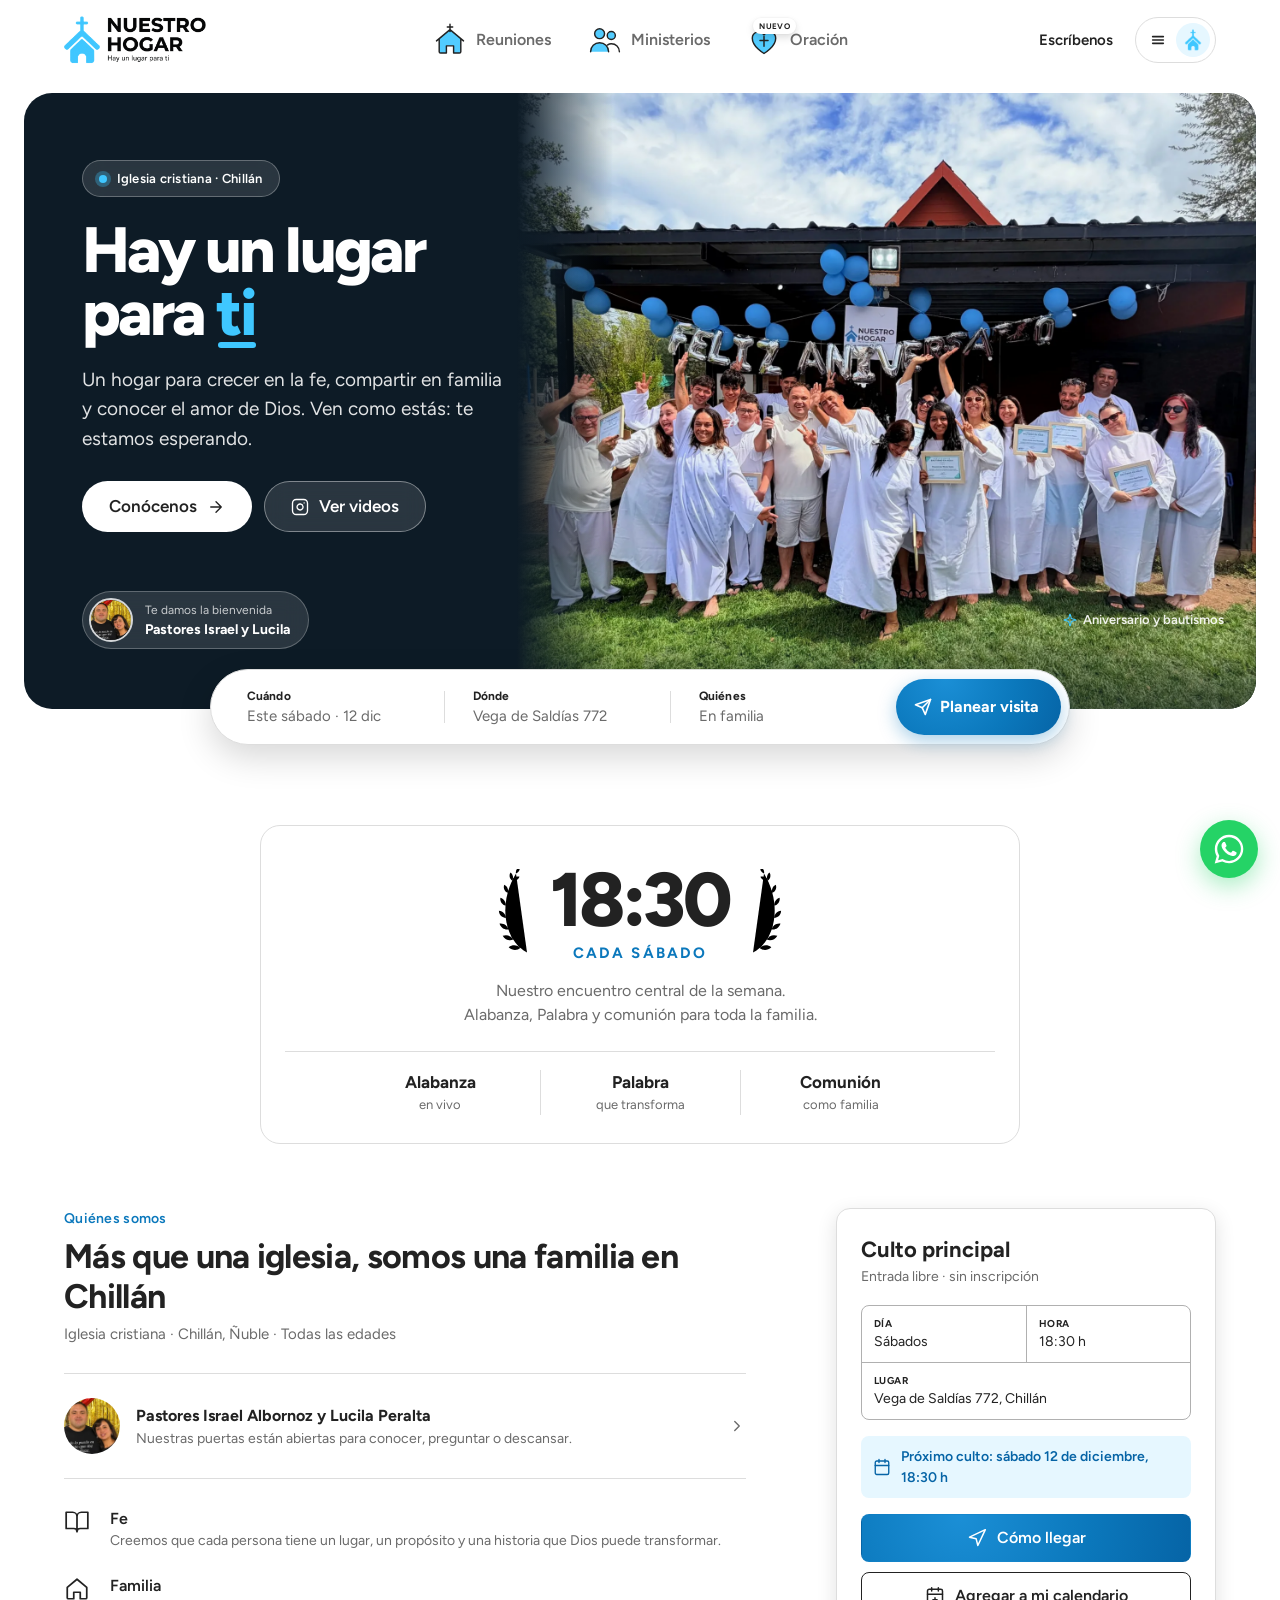
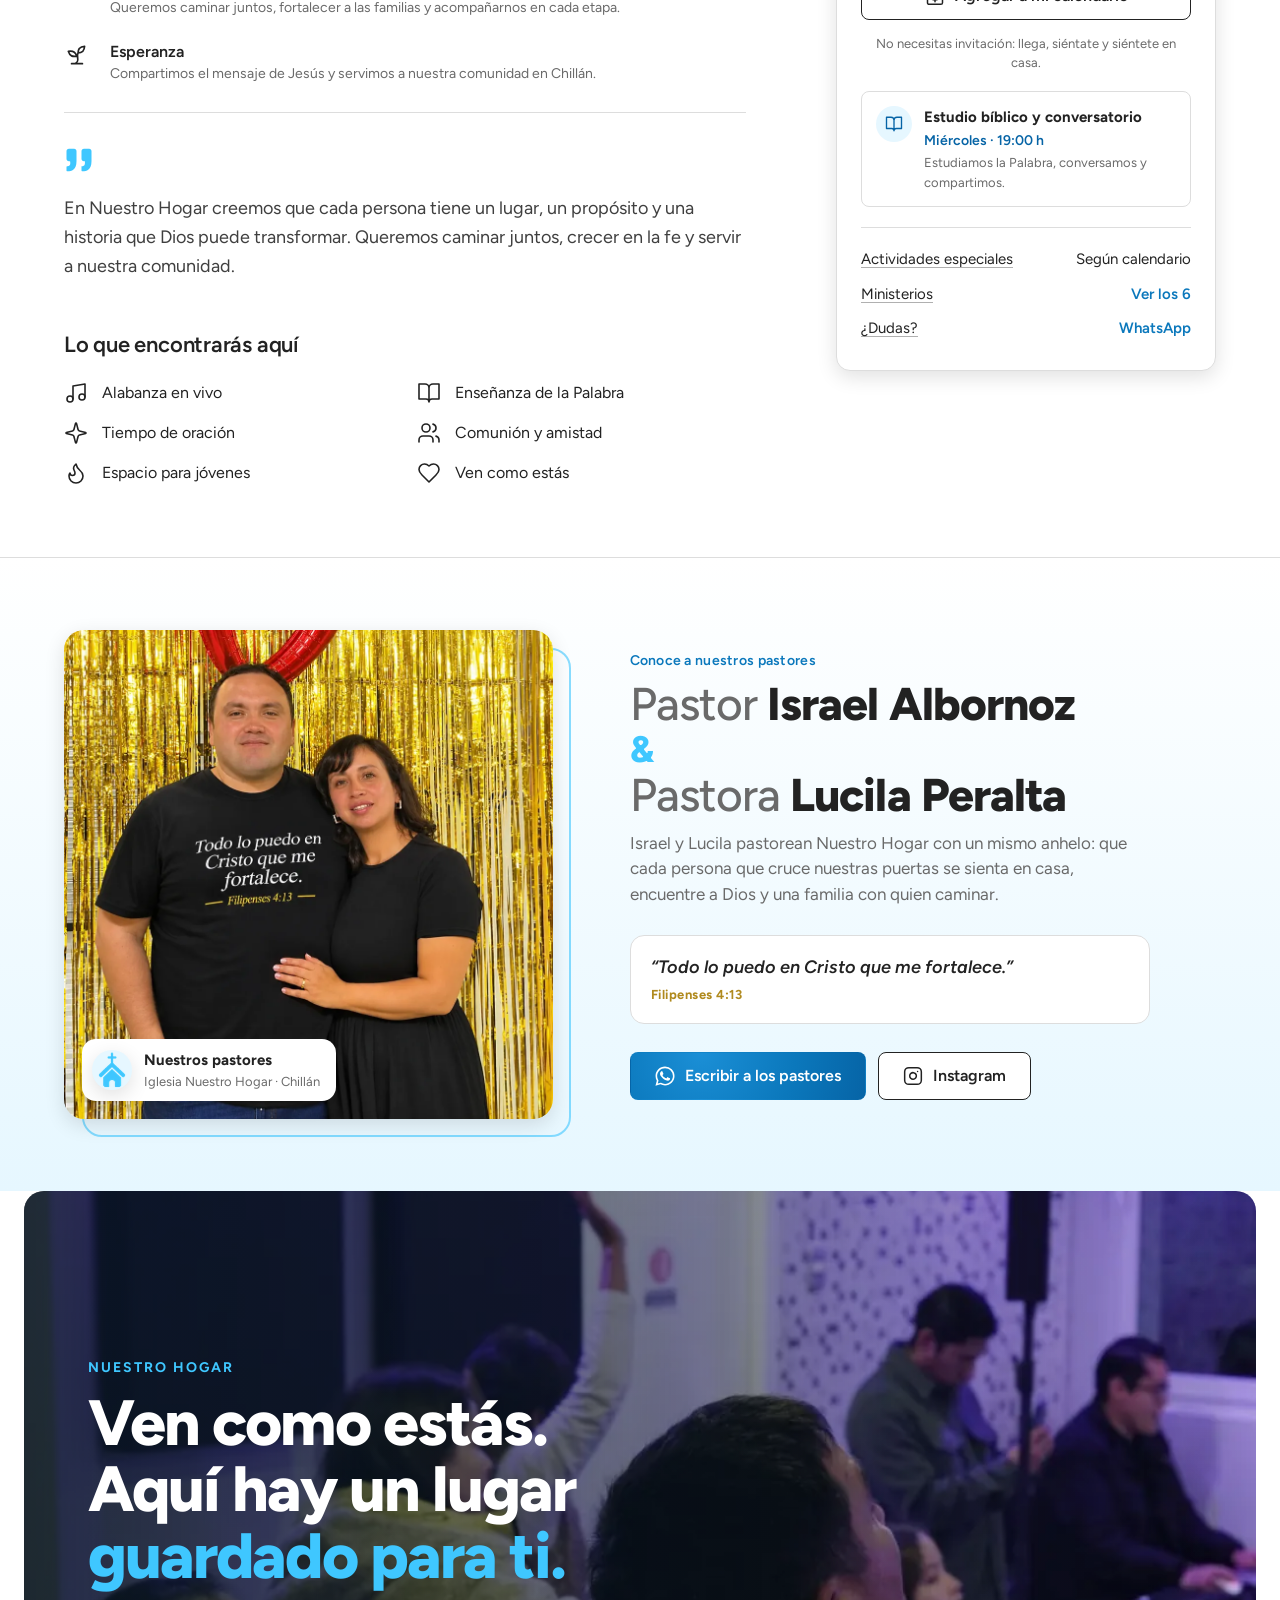
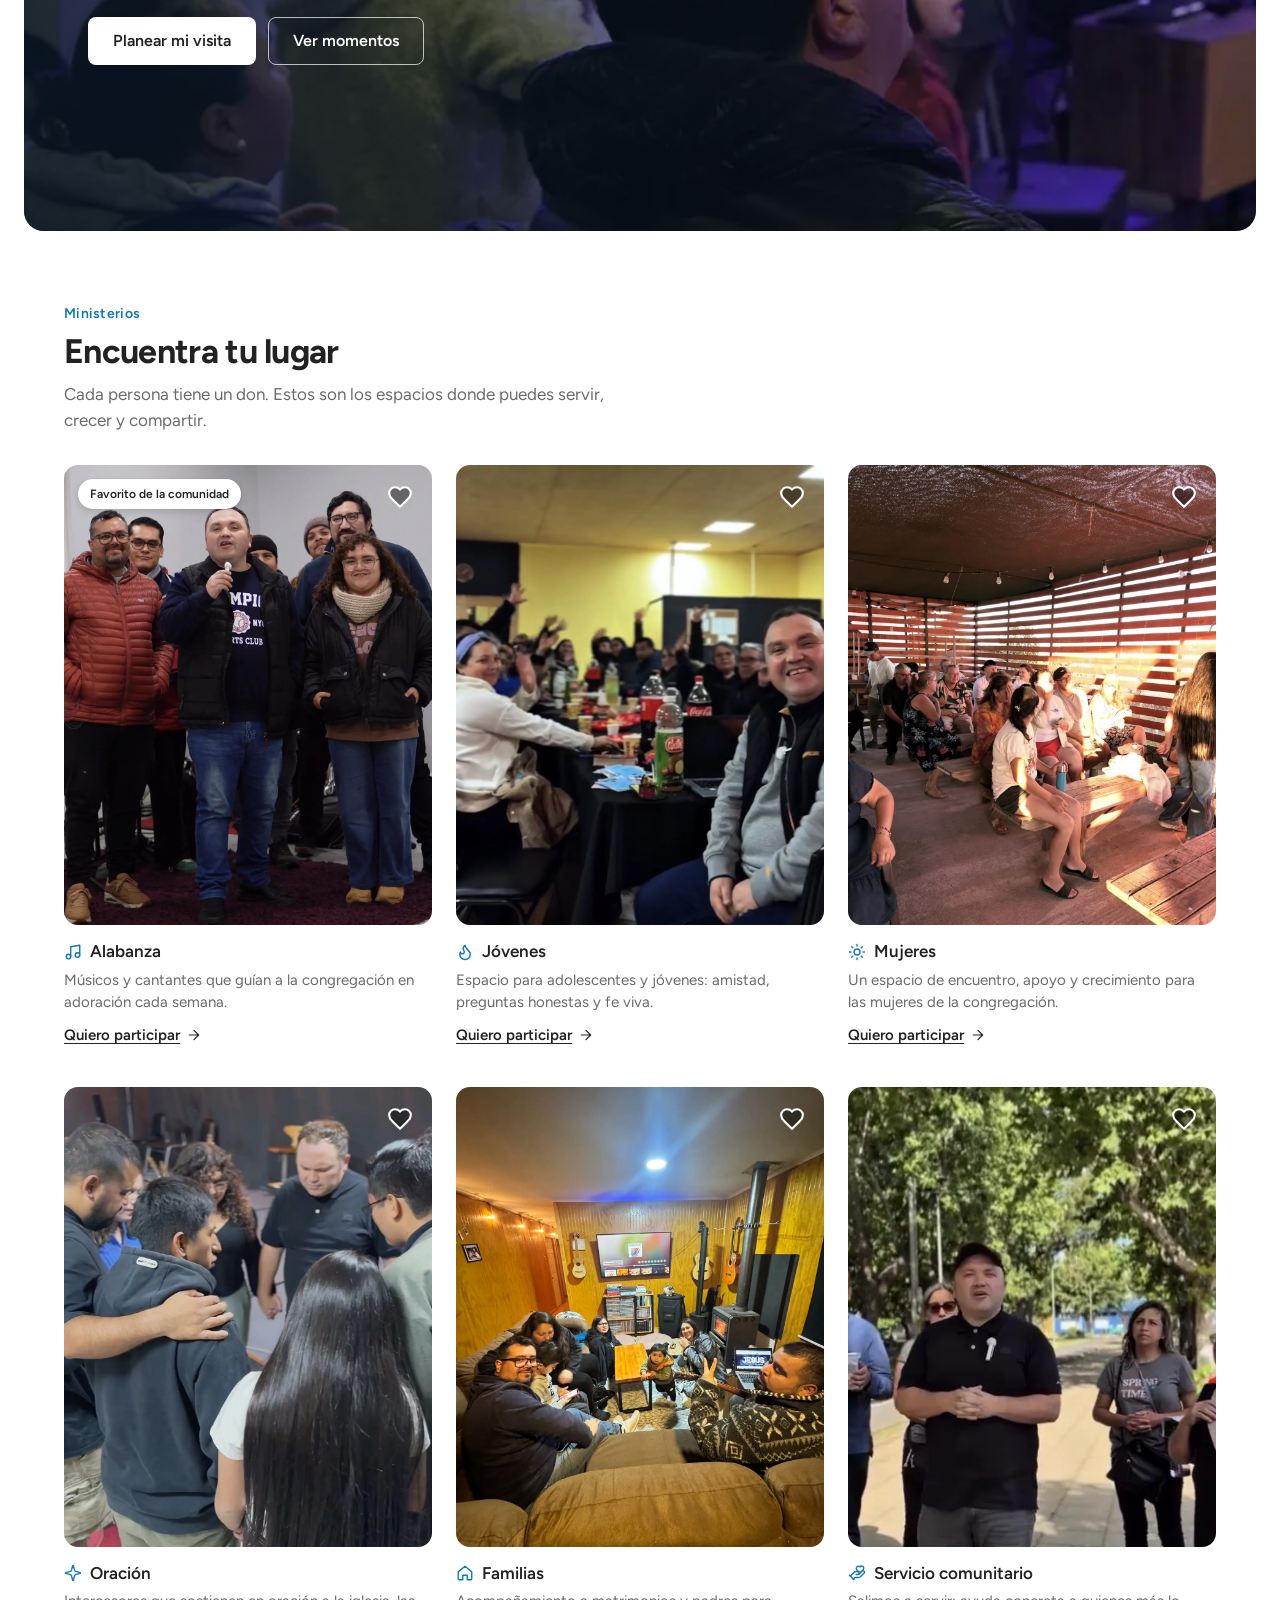
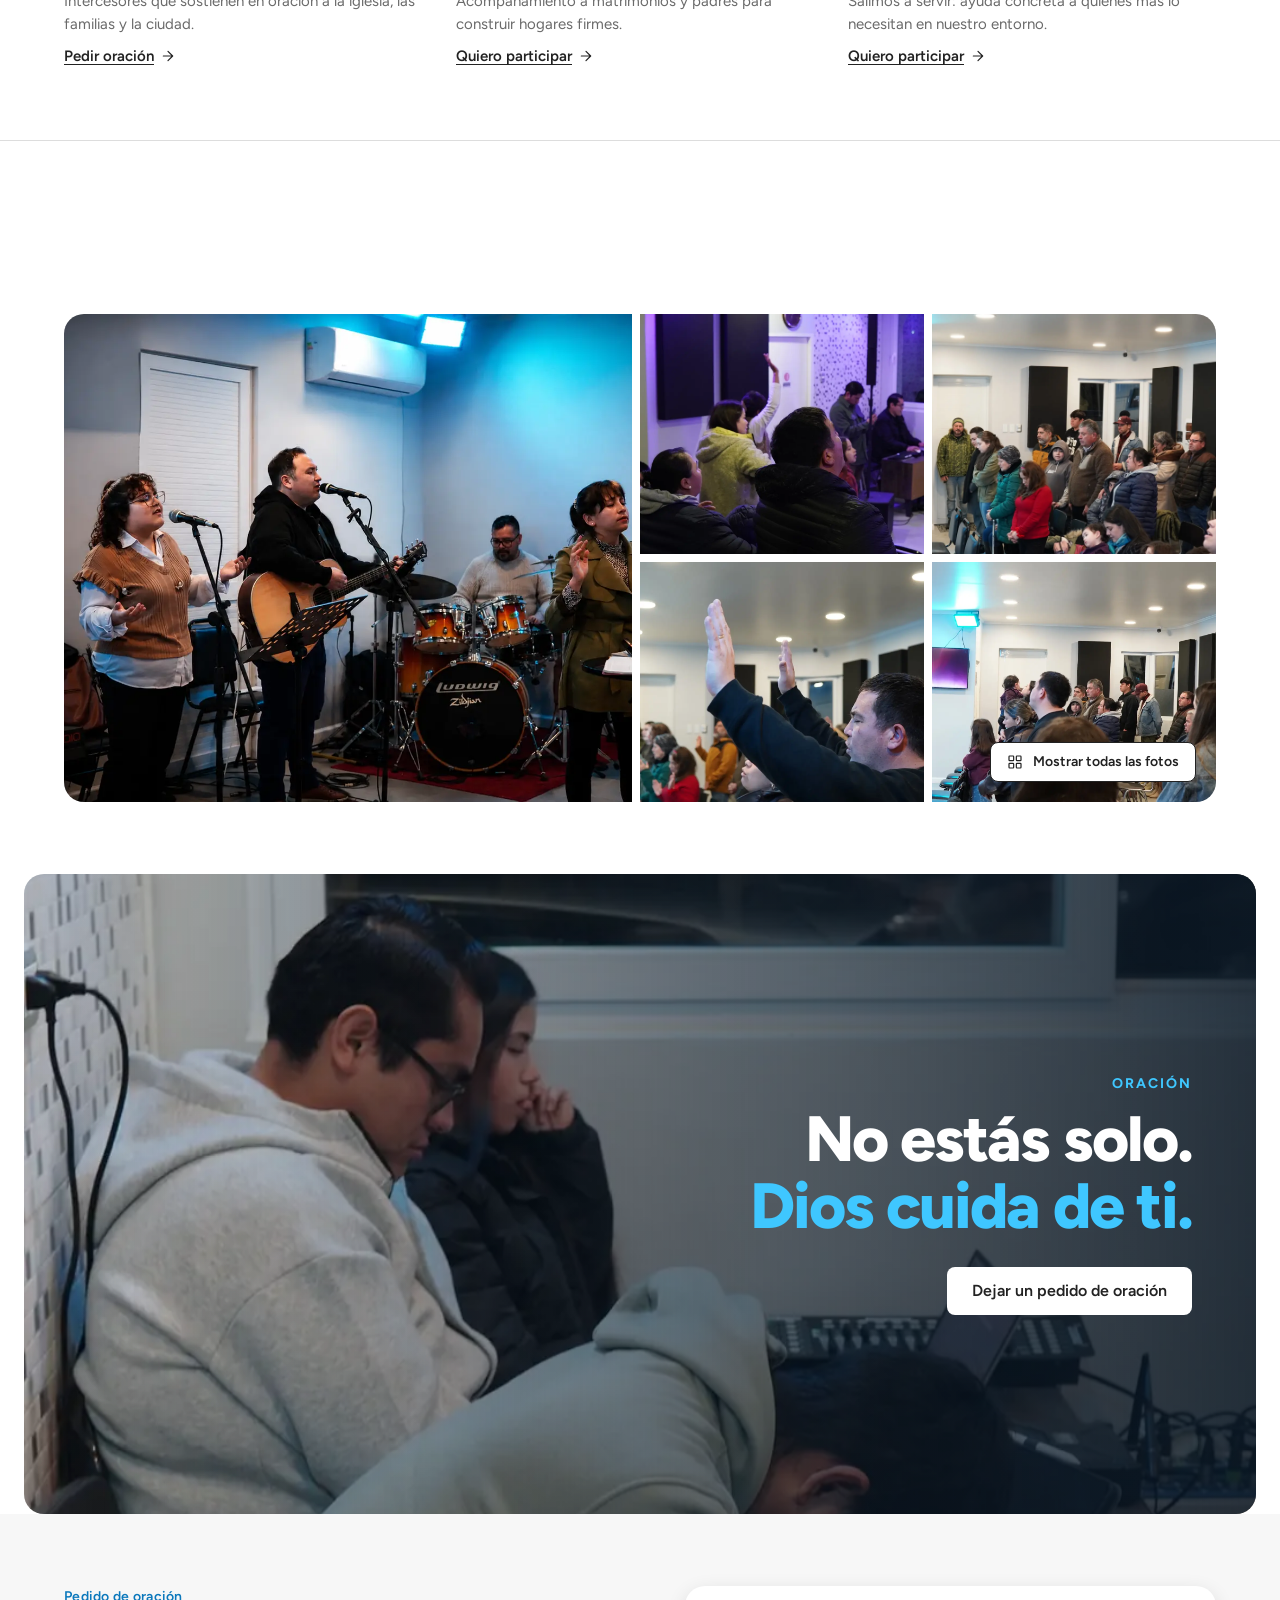
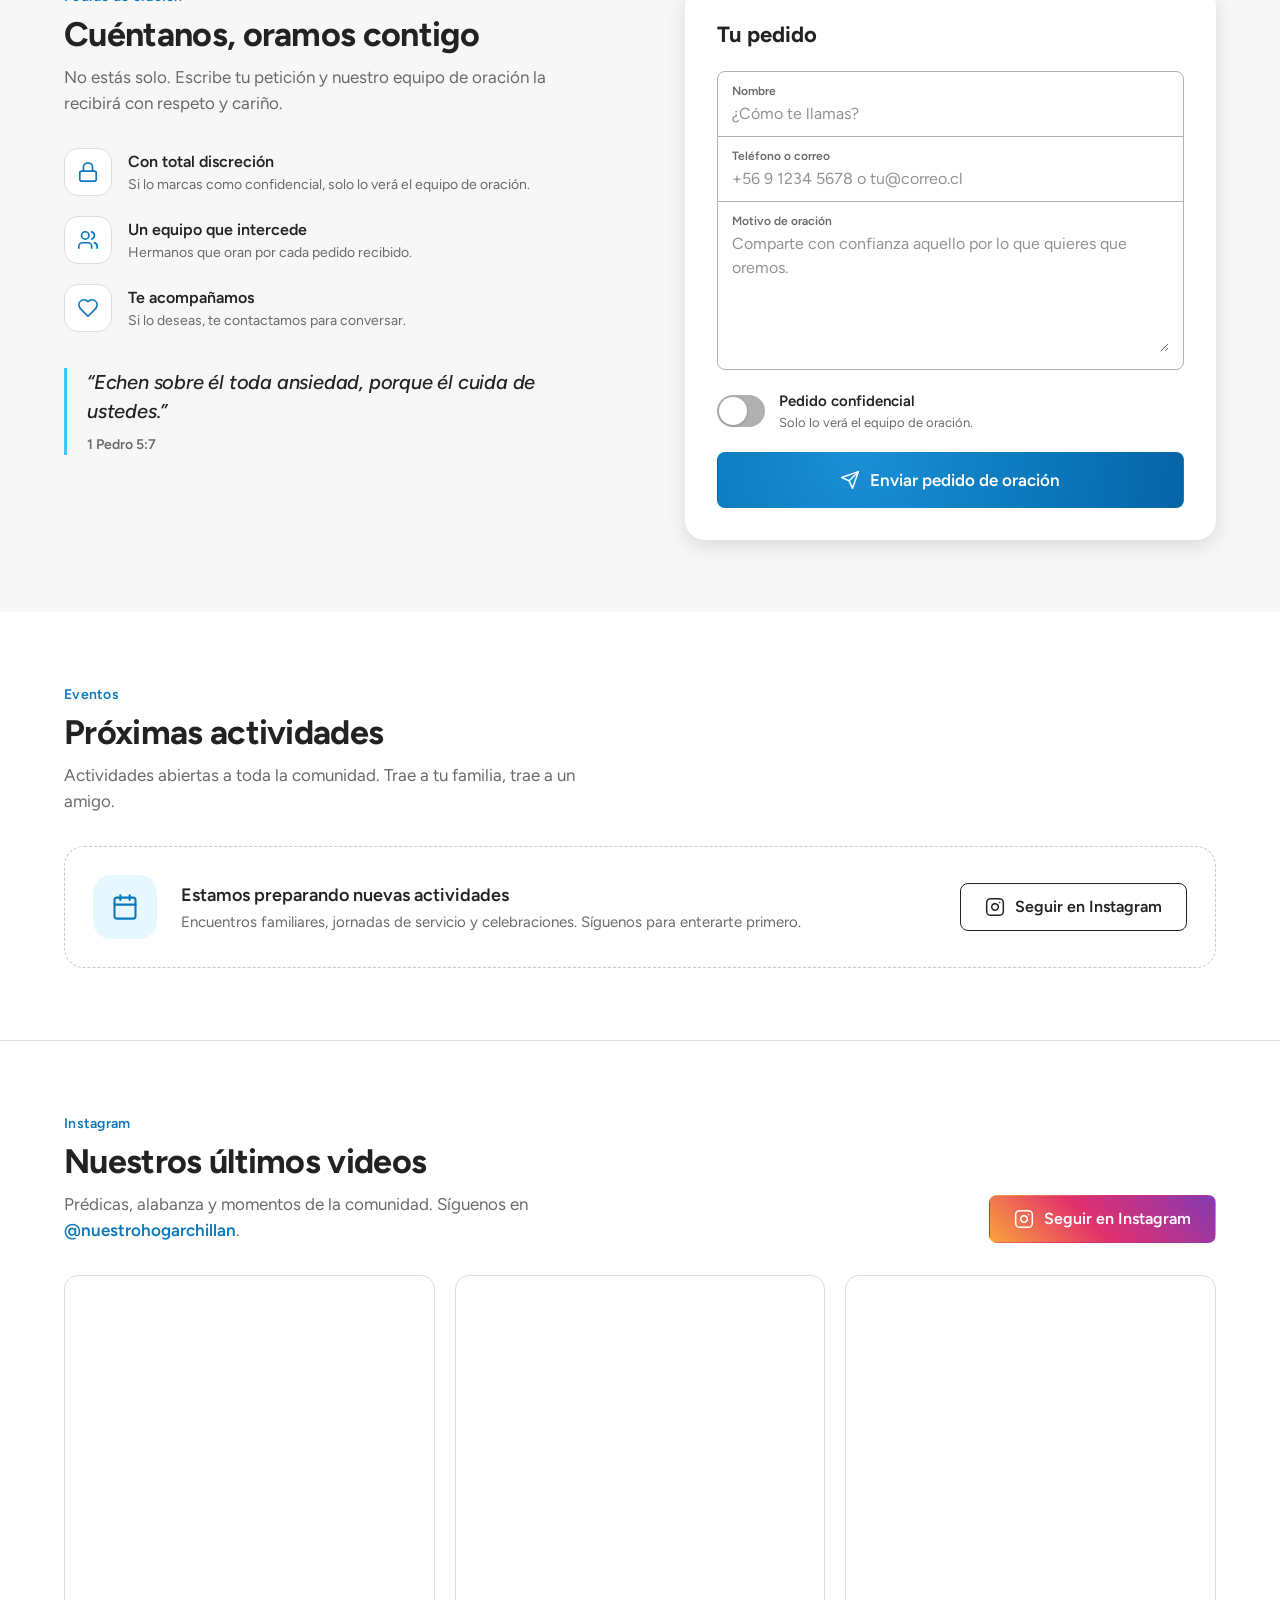
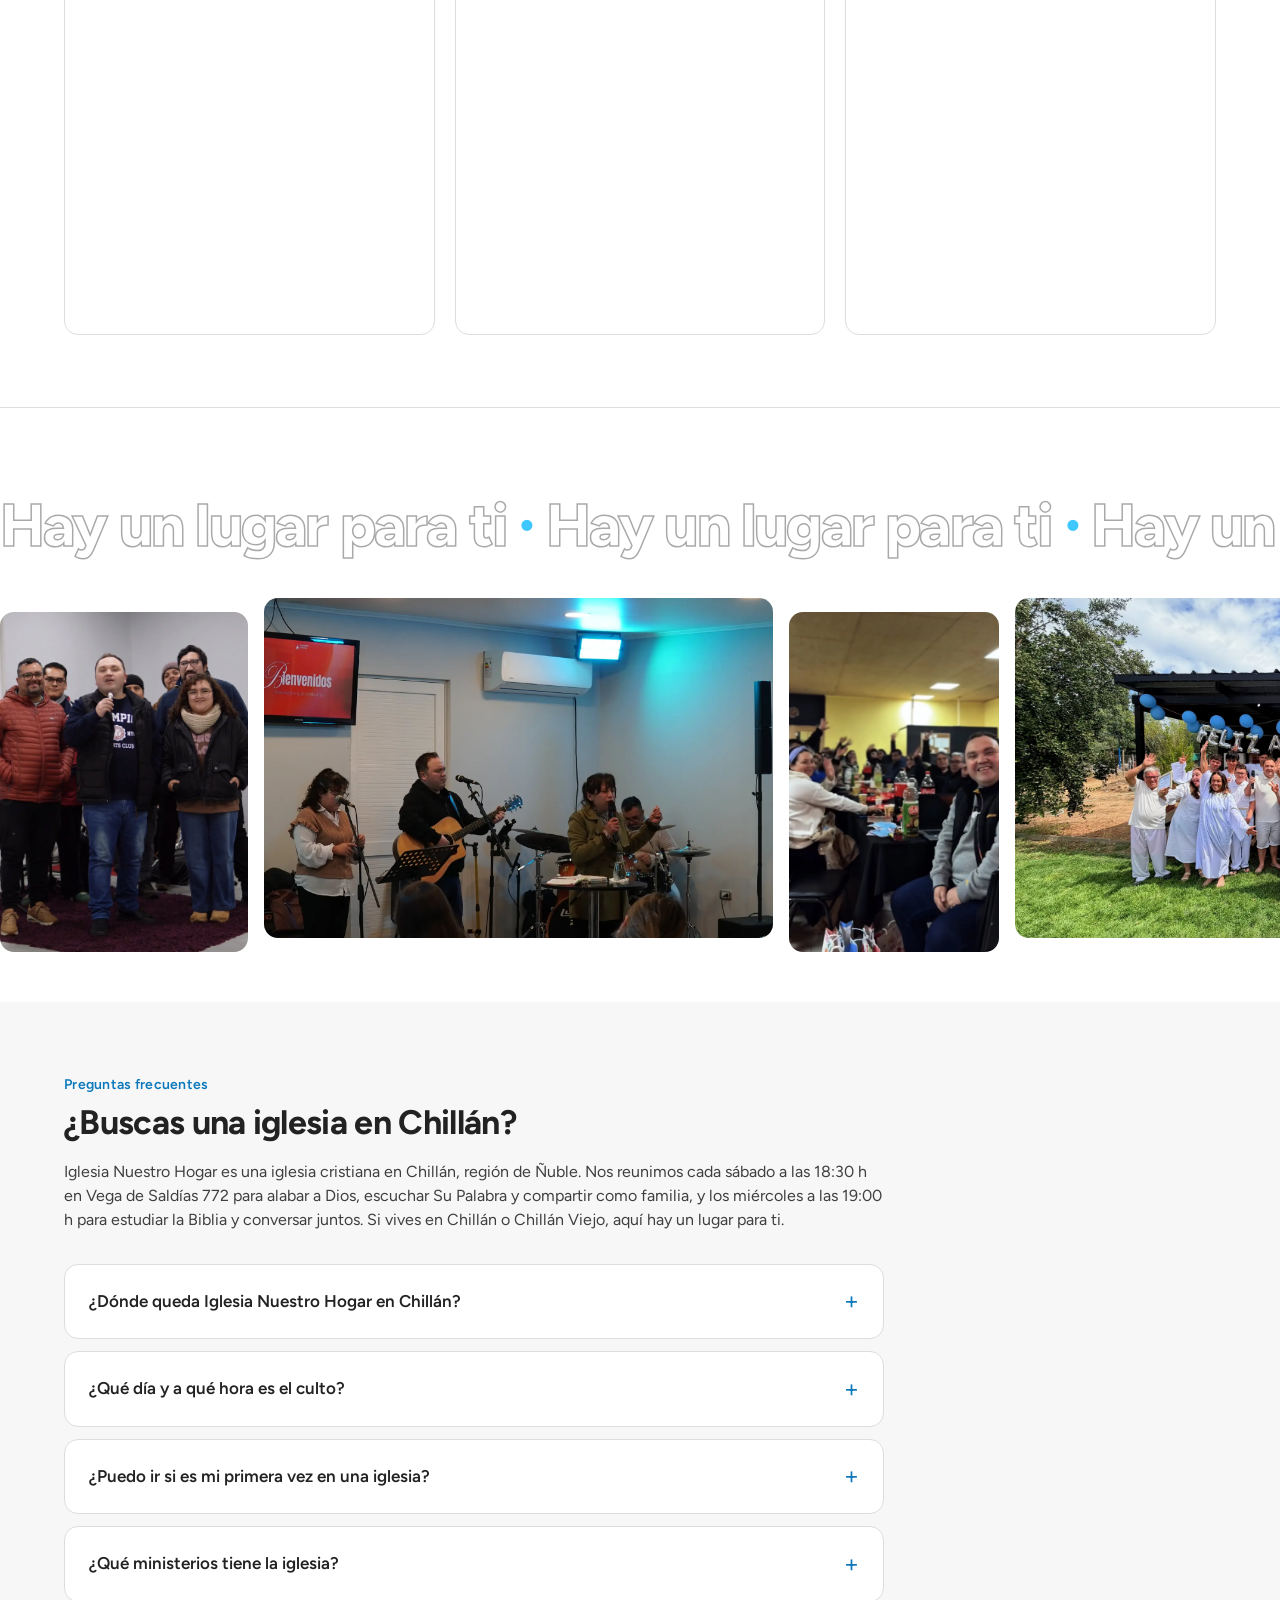
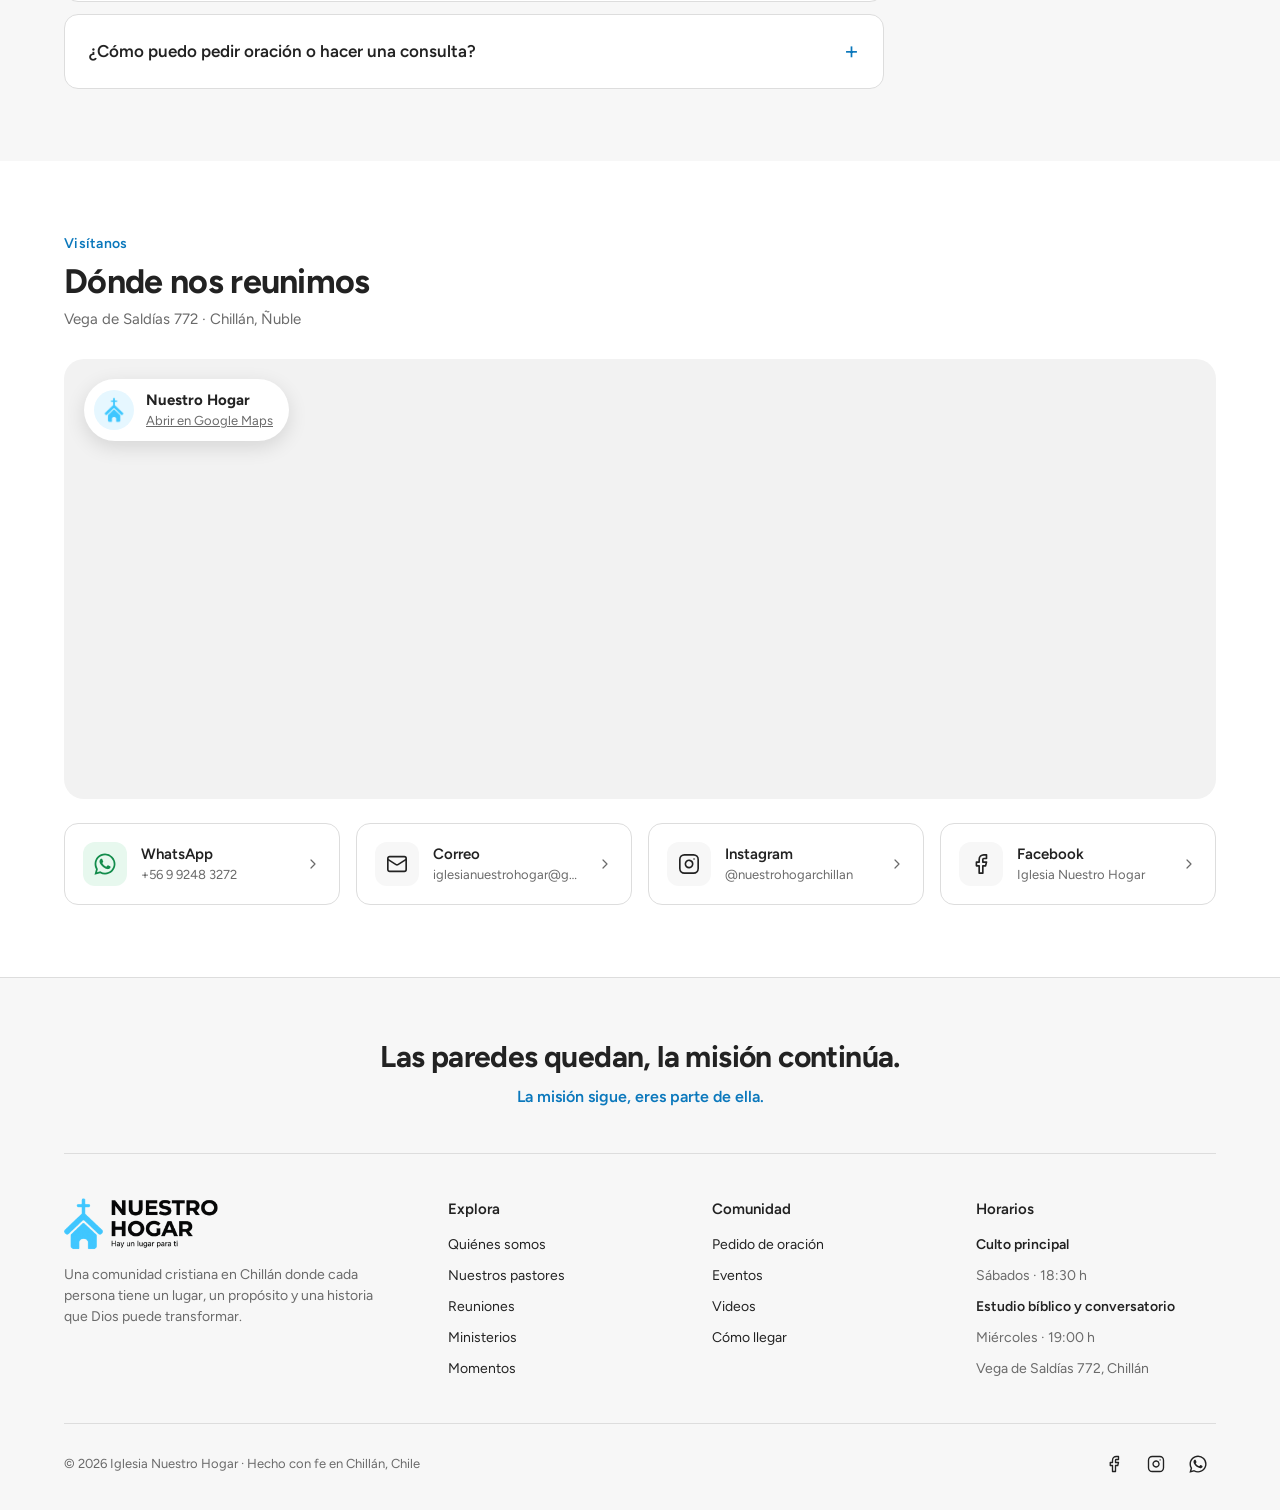
==== commit 1e5bea0a: "Agregar estudio bíblico y conversatorio los miércoles 19:00" ====
--- a/index.html
+++ b/index.html
@@ -5,7 +5,7 @@
   <meta name="viewport" content="width=device-width, initial-scale=1.0, viewport-fit=cover">
 
   <title>Iglesia Nuestro Hogar · Iglesia Cristiana en Chillán, Ñuble</title>
-  <meta name="description" content="Iglesia Nuestro Hogar es una iglesia cristiana en Chillán (Ñuble). Te esperamos cada sábado a las 18:30 h en Vega de Saldías 772: alabanza en vivo, Palabra, oración y ministerios para jóvenes, mujeres y familias.">
+  <meta name="description" content="Iglesia Nuestro Hogar es una iglesia cristiana en Chillán (Ñuble). Culto los sábados a las 18:30 h y estudio bíblico y conversatorio los miércoles a las 19:00 h en Vega de Saldías 772: alabanza en vivo, Palabra, oración y ministerios para jóvenes, mujeres y familias.">
   <meta name="robots" content="index, follow, max-image-preview:large">
   <link rel="canonical" href="https://iglesianuestrohogar.cl/">
   <meta name="theme-color" content="#ffffff">
@@ -27,21 +27,21 @@
   <meta property="og:site_name" content="Iglesia Nuestro Hogar">
   <meta property="og:url" content="https://iglesianuestrohogar.cl/">
   <meta property="og:title" content="Iglesia Nuestro Hogar · Iglesia cristiana en Chillán">
-  <meta property="og:description" content="Hay un lugar para ti. Te esperamos cada sábado a las 18:30 h en Vega de Saldías 772, Chillán.">
+  <meta property="og:description" content="Hay un lugar para ti. Te esperamos los sábados a las 18:30 h y los miércoles a las 19:00 h en Vega de Saldías 772, Chillán.">
   <meta property="og:image" content="https://iglesianuestrohogar.cl/assets/web/og.jpg">
   <meta property="og:image:width" content="1200">
   <meta property="og:image:height" content="630">
   <meta property="og:image:alt" content="Iglesia Nuestro Hogar, iglesia cristiana en Chillán">
   <meta name="twitter:card" content="summary_large_image">
   <meta name="twitter:title" content="Iglesia Nuestro Hogar · Iglesia cristiana en Chillán">
-  <meta name="twitter:description" content="Hay un lugar para ti. Te esperamos cada sábado a las 18:30 h en Vega de Saldías 772, Chillán.">
+  <meta name="twitter:description" content="Hay un lugar para ti. Te esperamos los sábados a las 18:30 h y los miércoles a las 19:00 h en Vega de Saldías 772, Chillán.">
   <meta name="twitter:image" content="https://iglesianuestrohogar.cl/assets/web/og.jpg">
 
   <link rel="preconnect" href="https://fonts.googleapis.com">
   <link rel="preconnect" href="https://fonts.gstatic.com" crossorigin>
   <link href="https://fonts.googleapis.com/css2?family=Figtree:ital,wght@0,400;0,500;0,600;0,700;0,800;1,500&display=swap" rel="stylesheet">
   <link rel="preload" as="image" href="assets/web/portada-bautismo.webp">
-  <link rel="stylesheet" href="css/styles.css?v=9">
+  <link rel="stylesheet" href="css/styles.css?v=10">
 
   <script type="application/ld+json">
   {
@@ -62,7 +62,7 @@
         "name": "Iglesia Nuestro Hogar",
         "alternateName": "Nuestro Hogar Chillán",
         "slogan": "Hay un lugar para ti",
-        "description": "Iglesia cristiana en Chillán, Ñuble, para crecer en la fe, compartir en familia y conocer el amor de Dios. Culto principal los sábados a las 18:30 h.",
+        "description": "Iglesia cristiana en Chillán, Ñuble, para crecer en la fe, compartir en familia y conocer el amor de Dios. Culto principal los sábados a las 18:30 h y estudio bíblico y conversatorio los miércoles a las 19:00 h.",
         "url": "https://iglesianuestrohogar.cl/",
         "logo": {
           "@type": "ImageObject",
@@ -103,7 +103,7 @@
           "opens": "18:30",
           "closes": "20:30"
         }],
-        "event": {
+        "event": [{
           "@type": "Event",
           "name": "Culto principal · Iglesia Nuestro Hogar",
           "description": "Encuentro semanal con alabanza en vivo, enseñanza de la Palabra y comunión para toda la familia. Entrada libre.",
@@ -118,7 +118,22 @@
           "eventAttendanceMode": "https://schema.org/OfflineEventAttendanceMode",
           "isAccessibleForFree": true,
           "location": { "@id": "https://iglesianuestrohogar.cl/#iglesia" }
-        }
+        },
+        {
+          "@type": "Event",
+          "name": "Estudio bíblico y conversatorio · Iglesia Nuestro Hogar",
+          "description": "Reunión de mitad de semana para estudiar la Biblia, conversar y compartir. Entrada libre.",
+          "eventSchedule": {
+            "@type": "Schedule",
+            "byDay": "https://schema.org/Wednesday",
+            "startTime": "19:00",
+            "repeatFrequency": "P1W",
+            "scheduleTimezone": "America/Santiago"
+          },
+          "eventAttendanceMode": "https://schema.org/OfflineEventAttendanceMode",
+          "isAccessibleForFree": true,
+          "location": { "@id": "https://iglesianuestrohogar.cl/#iglesia" }
+        }]
       },
       {
         "@type": "FAQPage",
@@ -127,7 +142,7 @@
           { "@type": "Question", "name": "¿Dónde queda Iglesia Nuestro Hogar en Chillán?",
             "acceptedAnswer": { "@type": "Answer", "text": "Nos reunimos en Vega de Saldías 772, Chillán, región de Ñuble." } },
           { "@type": "Question", "name": "¿Qué día y a qué hora es el culto?",
-            "acceptedAnswer": { "@type": "Answer", "text": "Nuestro culto principal es cada sábado a las 18:30 h. La entrada es libre y no necesitas inscribirte." } },
+            "acceptedAnswer": { "@type": "Answer", "text": "Nuestro culto principal es cada sábado a las 18:30 h. Además, los miércoles a las 19:00 h tenemos estudio bíblico y conversatorio, un tiempo para estudiar la Palabra y compartir. La entrada es libre y no necesitas inscribirte." } },
           { "@type": "Question", "name": "¿Puedo ir si es mi primera vez en una iglesia?",
             "acceptedAnswer": { "@type": "Answer", "text": "Sí. Ven como estás: no necesitas invitación ni conocer a nadie. Llega, siéntate y siéntete en casa." } },
           { "@type": "Question", "name": "¿Qué ministerios tiene la iglesia?",
@@ -455,6 +470,15 @@
 
           <p class="reserve-note">No necesitas invitación: llega, siéntate y siéntete en casa.</p>
 
+          <div class="reserve-alt">
+            <span class="reserve-alt-ico"><svg class="ic" aria-hidden="true"><use href="#i-book"/></svg></span>
+            <div>
+              <strong>Estudio bíblico y conversatorio</strong>
+              <span class="reserve-alt-when">Miércoles · 19:00 h</span>
+              <span>Estudiamos la Palabra, conversamos y compartimos.</span>
+            </div>
+          </div>
+
           <hr class="hair">
 
           <ul class="reserve-list">
@@ -819,7 +843,7 @@
   <div class="wrap">
     <p class="kicker reveal">Preguntas frecuentes</p>
     <h2 class="h2 reveal d1">¿Buscas una iglesia en Chillán?</h2>
-    <p class="seo-intro reveal d1">Iglesia Nuestro Hogar es una iglesia cristiana en Chillán, región de Ñuble. Nos reunimos cada sábado a las 18:30 h en Vega de Saldías 772 para alabar a Dios, escuchar Su Palabra y compartir como familia. Si vives en Chillán o Chillán Viejo, aquí hay un lugar para ti.</p>
+    <p class="seo-intro reveal d1">Iglesia Nuestro Hogar es una iglesia cristiana en Chillán, región de Ñuble. Nos reunimos cada sábado a las 18:30 h en Vega de Saldías 772 para alabar a Dios, escuchar Su Palabra y compartir como familia, y los miércoles a las 19:00 h para estudiar la Biblia y conversar juntos. Si vives en Chillán o Chillán Viejo, aquí hay un lugar para ti.</p>
     <div class="faq reveal d2">
       <details>
         <summary>¿Dónde queda Iglesia Nuestro Hogar en Chillán?</summary>
@@ -827,7 +851,7 @@
       </details>
       <details>
         <summary>¿Qué día y a qué hora es el culto?</summary>
-        <p>Nuestro culto principal es <strong>cada sábado a las 18:30 h</strong>. La entrada es libre y no necesitas inscribirte.</p>
+        <p>Nuestro culto principal es <strong>cada sábado a las 18:30 h</strong>. Además, los <strong>miércoles a las 19:00 h</strong> tenemos estudio bíblico y conversatorio, un tiempo para estudiar la Palabra y compartir. La entrada es libre y no necesitas inscribirte.</p>
       </details>
       <details>
         <summary>¿Puedo ir si es mi primera vez en una iglesia?</summary>
@@ -932,6 +956,8 @@
         <ul class="plain">
           <li><strong>Culto principal</strong></li>
           <li>Sábados · 18:30 h</li>
+          <li><strong>Estudio bíblico y conversatorio</strong></li>
+          <li>Miércoles · 19:00 h</li>
           <li>Vega de Saldías 772, Chillán</li>
         </ul>
       </div>
--- a/css/styles.css
+++ b/css/styles.css
@@ -354,6 +354,12 @@
 .reserve-next .ic { width: 18px; height: 18px; }
 .reserve .btn + .btn { margin-top: 10px; }
 .reserve-note { text-align: center; color: var(--muted); font-size: 13px; margin-top: 14px; }
+.reserve-alt { display: flex; gap: 12px; align-items: flex-start; margin-top: 18px; padding: 14px; border: 1px solid var(--hairline); border-radius: var(--r-sm); }
+.reserve-alt-ico { flex: none; width: 36px; height: 36px; border-radius: 50%; display: grid; place-items: center; background: var(--sky-soft); color: var(--primary-active); }
+.reserve-alt-ico .ic { width: 18px; height: 18px; }
+.reserve-alt strong { display: block; font-size: 15px; }
+.reserve-alt div span { display: block; font-size: 13px; color: var(--muted); }
+.reserve-alt div .reserve-alt-when { font-size: 14px; font-weight: 600; color: var(--primary-active); margin: 2px 0; }
 .hair { border: 0; border-top: 1px solid var(--hairline); margin: 20px 0 14px; }
 .reserve-list li { display: flex; justify-content: space-between; padding: 6px 0; font-size: 15px; }
 .reserve-list li span:first-child { text-decoration: underline; text-decoration-color: #b0b0b0; text-underline-offset: 3px; }
